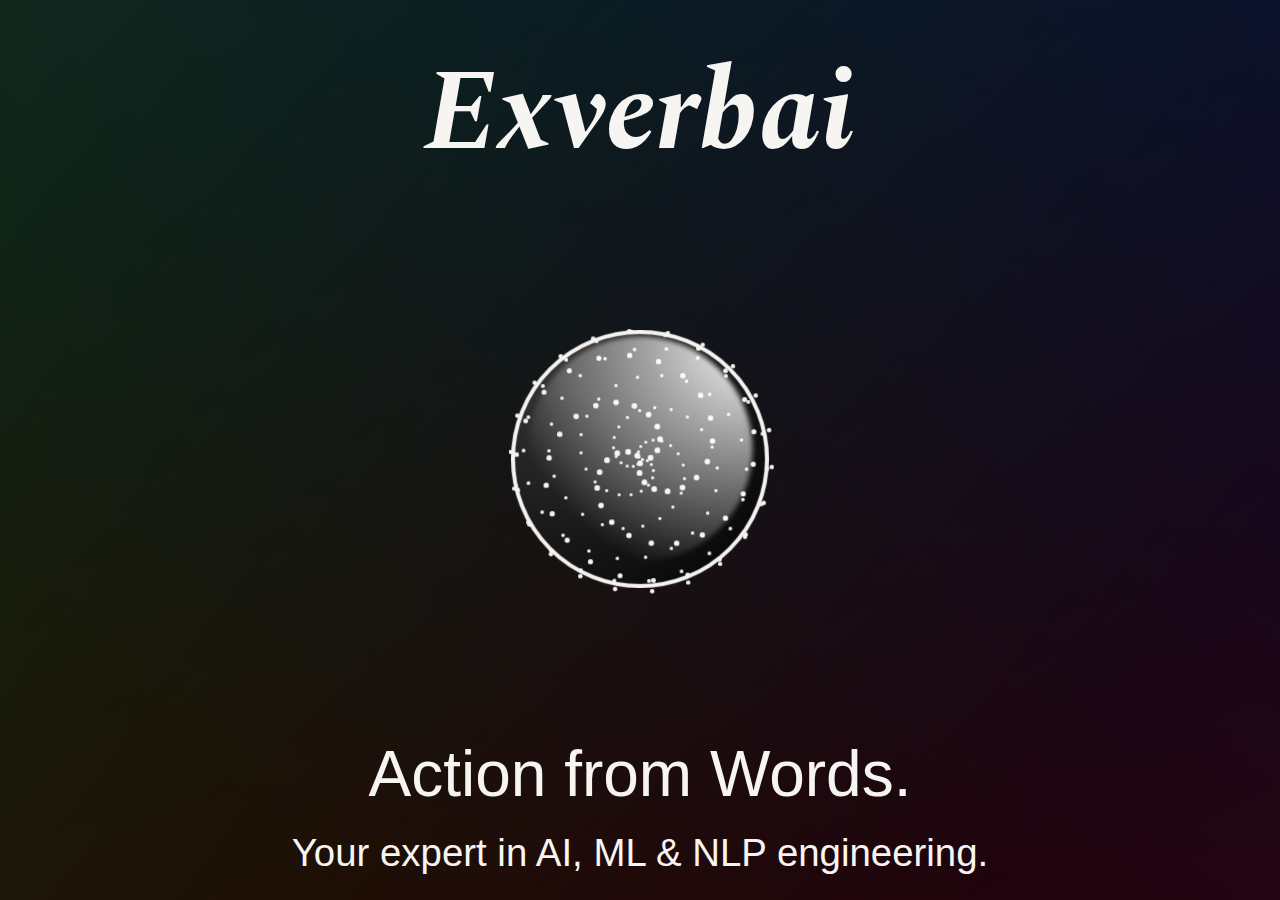
==== index.html @ 731467fd "feat: fix layout, colors" ====
<!doctypehtml><html lang=en><meta charset=UTF-8><meta content="width=device-width,initial-scale=1"name=viewport><meta content="Exverbai is your expert in AI, ML, and NLP engineering."name=description><title>Exverbai</title><link href="https://fonts.googleapis.com/css2?family=Spectral:ital,wght@1,700&display=swap"rel=stylesheet><link href=/favicon.svg rel=icon type=image/svg+xml><link href=/apple-touch-icon.png rel=apple-touch-icon sizes=180x180><link href=/favicon-32x32.png rel=icon sizes=32x32 type=image/png><link href=/favicon-16x16.png rel=icon sizes=16x16 type=image/png><link href=/site.webmanifest rel=manifest><link href=/safari-pinned-tab.svg rel=mask-icon color=#000000><meta content=#ffffff name=msapplication-TileColor><meta content=#ffffff name=theme-color><style>html{-webkit-background-size:cover;-moz-background-size:cover;-o-background-size:cover;background-size:cover;background:linear-gradient(217deg,rgba(0,55,200,.2),rgba(255,50,50,0) 85%),linear-gradient(127deg,rgba(120,255,100,.15),rgba(100,255,100,0) 85%),linear-gradient(336deg,rgba(255,0,0,.15),rgba(100,100,255,0) 85%),#000}body{margin:0;display:flex;height:100vh;width:100vw;overflow:hidden;justify-content:center;align-items:center;flex-direction:column}.logo{color:#f7f5f2;font-family:Spectral,'Iowan Old Style','Palatino Linotype','URW Palladio L',P052,serif;font-style:italic;font-weight:700;font-size:clamp(2vh,9vw,8rem);position:relative}.subtitle{color:#f7f5f2;font-family:-apple-system,BlinkMacSystemFont,"Segoe UI",Roboto,Oxygen-Sans,Ubuntu,Cantarell,"Helvetica Neue",sans-serif;font-size:clamp(1vh,5vw,5rem);margin-top:20px}.aard{width:500px;height:500px;position:relative;perspective:800px;background:radial-gradient(circle at 100px 100px,#363636,#000);border-radius:50%;border:8px solid #f7f5f2;transform:scale(.5,.5)}.aard:before{content:"";position:absolute;top:1%;left:5%;width:90%;height:90%;border-radius:50%;background:radial-gradient(circle at 100% 0,#fff,rgba(255,255,255,0) 80%);filter:blur(5px);z-index:2}.maan{width:500px;height:500px;transform-style:preserve-3d;animation:rotate 25s infinite linear}span{display:inline-block;position:absolute;top:50%;left:50%;perspective:800px;transform-style:preserve-3d;width:0;height:0}span:before{content:"";width:8px;height:8px;display:inline-block;position:absolute;top:calc(50% - 2px);left:calc(50% - 2px);background:currentColor;color:inherit;border-radius:50%;animation:invertRotate 25s infinite linear,scale 2s infinite linear}.aard span:nth-child(1){transform:translate3d(-1.81569px,3.96736px,249.96192px);color:#f7f5f2}.aard span:nth-child(1):before{animation-delay:0s,-8.33ms}.aard span:nth-child(2){transform:translate3d(-5.70296px,-6.60301px,249.84771px);color:#f7f5f2}.aard span:nth-child(2):before{animation-delay:0s,-16.67ms}.aard span:nth-child(3){transform:translate3d(12.56286px,-3.65587px,249.65738px);color:#f7f5f2}.aard span:nth-child(3):before{animation-delay:0s,-25ms}.aard span:nth-child(4){transform:translate3d(-2.53739px,17.25354px,249.39101px);color:#f7f5f2}.aard span:nth-child(4):before{animation-delay:0s,-33.33ms}.aard span:nth-child(5){transform:translate3d(-18.28248px,-11.85364px,249.04867px);color:#f7f5f2}.aard span:nth-child(5):before{animation-delay:0s,-41.67ms}.aard span:nth-child(6){transform:translate3d(22.05169px,-14.02179px,248.63047px);color:#f7f5f2}.aard span:nth-child(6):before{animation-delay:0s,-50ms}.aard span:nth-child(7){transform:translate3d(4.16602px,30.18117px,248.13654px);color:#f7f5f2}.aard span:nth-child(7):before{animation-delay:0s,-58.33ms}.aard span:nth-child(8){transform:translate3d(-33.32011px,-10.0171px,247.56702px);color:#f7f5f2}.aard span:nth-child(8):before{animation-delay:0s,-.06667s}.aard span:nth-child(9){transform:translate3d(25.82407px,-29.37007px,246.92209px);color:#f7f5f2}.aard span:nth-child(9):before{animation-delay:0s,-75ms}.aard span:nth-child(10){transform:translate3d(17.71568px,39.63282px,246.20194px);color:#f7f5f2}.aard span:nth-child(10):before{animation-delay:0s,-83.33ms}.aard span:nth-child(11){transform:translate3d(-47.70038px,-.42223px,245.4068px);color:#f7f5f2}.aard span:nth-child(11):before{animation-delay:0s,-91.67ms}.aard span:nth-child(12){transform:translate3d(22.04794px,-47.07008px,244.5369px);color:#f7f5f2}.aard span:nth-child(12):before{animation-delay:0s,-.1s}.aard span:nth-child(13){transform:translate3d(36.3813px,42.88458px,243.59252px);color:#f7f5f2}.aard span:nth-child(13):before{animation-delay:0s,-.10833s}.aard span:nth-child(14){transform:translate3d(-58.21886px,16.38451px,242.57393px);color:#f7f5f2}.aard span:nth-child(14):before{animation-delay:0s,-.11667s}.aard span:nth-child(15){transform:translate3d(9.9808px,-63.93035px,241.48146px);color:#f7f5f2}.aard span:nth-child(15):before{animation-delay:0s,-125ms}.aard span:nth-child(16){transform:translate3d(57.48578px,37.99845px,240.31542px);color:#f7f5f2}.aard span:nth-child(16):before{animation-delay:0s,-.13333s}.aard span:nth-child(17){transform:translate3d(-62.02448px,38.6722px,239.07619px);color:#f7f5f2}.aard span:nth-child(17):before{animation-delay:0s,-.14167s}.aard span:nth-child(18){transform:translate3d(-9.88574px,-76.61913px,237.76413px);color:#f7f5f2}.aard span:nth-child(18):before{animation-delay:0s,-.15s}.aard span:nth-child(19){transform:translate3d(77.73539px,24.12204px,236.37964px);color:#f7f5f2}.aard span:nth-child(19):before{animation-delay:0s,-.15833s}.aard span:nth-child(20){transform:translate3d(-57.02656px,63.71093px,234.92316px);color:#f7f5f2}.aard span:nth-child(20):before{animation-delay:0s,-.16667s}.aard span:nth-child(21){transform:translate3d(-35.83548px,-82.11299px,233.39511px);color:#f7f5f2}.aard span:nth-child(21):before{animation-delay:0s,-175ms}.aard span:nth-child(22){transform:translate3d(93.63697px,1.65781px,231.79596px);color:#f7f5f2}.aard span:nth-child(22):before{animation-delay:0s,-.18333s}.aard span:nth-child(23){transform:translate3d(-42.21634px,88.08919px,230.12621px);color:#f7f5f2}.aard span:nth-child(23):before{animation-delay:0s,-.19167s}.aard span:nth-child(24){transform:translate3d(-65.09254px,-78.11933px,228.38636px);color:#f7f5f2}.aard span:nth-child(24):before{animation-delay:0s,-.2s}.aard span:nth-child(25){transform:translate3d(101.95307px,-27.7211px,226.57695px);color:#f7f5f2}.aard span:nth-child(25):before{animation-delay:0s,-.20833s}.aard span:nth-child(26){transform:translate3d(-17.86261px,108.12727px,224.69851px);color:#f7f5f2}.aard span:nth-child(26):before{animation-delay:0s,-.21667s}.aard span:nth-child(27){transform:translate3d(-94.1247px,-63.42123px,222.75163px);color:#f7f5f2}.aard span:nth-child(27):before{animation-delay:0s,-225ms}.aard span:nth-child(28){transform:translate3d(100.14064px,-61.21334px,220.7369px);color:#f7f5f2}.aard span:nth-child(28):before{animation-delay:0s,-.23333s}.aard span:nth-child(29){transform:translate3d(14.44492px,120.33855px,218.65493px);color:#f7f5f2}.aard span:nth-child(29):before{animation-delay:0s,-.24167s}.aard span:nth-child(30){transform:translate3d(-119.05162px,-38.10133px,216.50635px);color:#f7f5f2}.aard span:nth-child(30):before{animation-delay:0s,-.25s}.aard span:nth-child(31){transform:translate3d(86.72046px,-95.17655px,214.29183px);color:#f7f5f2}.aard span:nth-child(31):before{animation-delay:0s,-.25833s}.aard span:nth-child(32){transform:translate3d(51.91317px,121.88488px,212.01202px);color:#f7f5f2}.aard span:nth-child(32):before{animation-delay:0s,-.26667s}.aard span:nth-child(33){transform:translate3d(-136.11176px,-3.6152px,209.66764px);color:#f7f5f2}.aard span:nth-child(33):before{animation-delay:0s,-275ms}.aard span:nth-child(34){transform:translate3d(61.53121px,-125.5287px,207.25939px);color:#f7f5f2}.aard span:nth-child(34):before{animation-delay:0s,-.28333s}.aard span:nth-child(35){transform:translate3d(90.81424px,110.97136px,204.78801px);color:#f7f5f2}.aard span:nth-child(35):before{animation-delay:0s,-.29167s}.aard span:nth-child(36){transform:translate3d(-142.13391px,37.29841px,202.25425px);color:#f7f5f2}.aard span:nth-child(36):before{animation-delay:0s,-.3s}.aard span:nth-child(37){transform:translate3d(25.83552px,-148.21895px,199.65888px);color:#f7f5f2}.aard span:nth-child(37):before{animation-delay:0s,-.30833s}.aard span:nth-child(38){transform:translate3d(126.87726px,87.13267px,197.00269px);color:#f7f5f2}.aard span:nth-child(38):before{animation-delay:0s,-.31667s}.aard span:nth-child(39){transform:translate3d(-134.95824px,80.86428px,194.28649px);color:#f7f5f2}.aard span:nth-child(39):before{animation-delay:0s,-325ms}.aard span:nth-child(40){transform:translate3d(-17.73889px,-159.71483px,191.51111px);color:#f7f5f2}.aard span:nth-child(40):before{animation-delay:0s,-.33333s}.aard span:nth-child(41){transform:translate3d(155.76116px,51.37414px,188.6774px);color:#f7f5f2}.aard span:nth-child(41):before{animation-delay:0s,-.34167s}.aard span:nth-child(42){transform:translate3d(-113.75613px,122.65002px,185.78621px);color:#f7f5f2}.aard span:nth-child(42):before{animation-delay:0s,-.35s}.aard span:nth-child(43){transform:translate3d(-65.42043px,-157.44929px,182.83843px);color:#f7f5f2}.aard span:nth-child(43):before{animation-delay:0s,-.35833s}.aard span:nth-child(44){transform:translate3d(173.55575px,6.14743px,179.83495px);color:#f7f5f2}.aard span:nth-child(44):before{animation-delay:0s,-.36667s}.aard span:nth-child(45){transform:translate3d(-79.20897px,158.03778px,176.7767px);color:#f7f5f2}.aard span:nth-child(45):before{animation-delay:0s,-375ms}.aard span:nth-child(46){transform:translate3d(-112.65661px,-140.17524px,173.66459px);color:#f7f5f2}.aard span:nth-child(46):before{animation-delay:0s,-.38333s}.aard span:nth-child(47){transform:translate3d(177.25442px,-44.84149px,170.49959px);color:#f7f5f2}.aard span:nth-child(47):before{animation-delay:0s,-.39167s}.aard span:nth-child(48){transform:translate3d(-33.52149px,182.73704px,167.28265px);color:#f7f5f2}.aard span:nth-child(48):before{animation-delay:0s,-.4s}.aard span:nth-child(49){transform:translate3d(-154.58117px,-108.1842px,164.01476px);color:#f7f5f2}.aard span:nth-child(49):before{animation-delay:0s,-.40833s}.aard span:nth-child(50){transform:translate3d(165.14365px,-96.97465px,160.6969px);color:#f7f5f2}.aard span:nth-child(50):before{animation-delay:0s,-.41667s}.aard span:nth-child(51){transform:translate3d(19.73673px,193.28141px,157.3301px);color:#f7f5f2}.aard span:nth-child(51):before{animation-delay:0s,-425ms}.aard span:nth-child(52){transform:translate3d(-186.53554px,-63.36048px,153.91537px);color:#f7f5f2}.aard span:nth-child(52):before{animation-delay:0s,-.43333s}.aard span:nth-child(53){transform:translate3d(137.06313px,-145.18046px,150.45376px);color:#f7f5f2}.aard span:nth-child(53):before{animation-delay:0s,-.44167s}.aard span:nth-child(54){transform:translate3d(75.94841px,187.45298px,146.94631px);color:#f7f5f2}.aard span:nth-child(54):before{animation-delay:0s,-.45s}.aard span:nth-child(55){transform:translate3d(-204.58749px,-9.06037px,143.39411px);color:#f7f5f2}.aard span:nth-child(55):before{animation-delay:0s,-.45833s}.aard span:nth-child(56){transform:translate3d(94.50388px,-184.45995px,139.79823px);color:#f7f5f2}.aard span:nth-child(56):before{animation-delay:0s,-.46667s}.aard span:nth-child(57){transform:translate3d(129.89343px,164.58499px,136.15976px);color:#f7f5f2}.aard span:nth-child(57):before{animation-delay:0s,-475ms}.aard span:nth-child(58){transform:translate3d(-205.98923px,50.17506px,132.47982px);color:#f7f5f2}.aard span:nth-child(58):before{animation-delay:0s,-.48333s}.aard span:nth-child(59){transform:translate3d(40.52889px,-210.42432px,128.75952px);color:#f7f5f2}.aard span:nth-child(59):before{animation-delay:0s,-.49167s}.aard span:nth-child(60){transform:translate3d(176.27535px,125.70601px,125px);color:#f7f5f2}.aard span:nth-child(60):before{animation-delay:0s,-.5s}.aard span:nth-child(61){transform:translate3d(-189.52289px,109.04609px,121.20241px);color:#f7f5f2}.aard span:nth-child(61):before{animation-delay:0s,-.50833s}.aard span:nth-child(62){transform:translate3d(-20.47913px,-219.78486px,117.36789px);color:#f7f5f2}.aard span:nth-child(62):before{animation-delay:0s,-.51667s}.aard span:nth-child(63){transform:translate3d(210.27401px,73.50599px,113.49762px);color:#f7f5f2}.aard span:nth-child(63):before{animation-delay:0s,-525ms}.aard span:nth-child(64){transform:translate3d(-155.69266px,162.0161px,109.59279px);color:#f7f5f2}.aard span:nth-child(64):before{animation-delay:0s,-.53333s}.aard span:nth-child(65){transform:translate3d(-83.21975px,-210.74057px,105.65457px);color:#f7f5f2}.aard span:nth-child(65):before{animation-delay:0s,-.54167s}.aard span:nth-child(66){transform:translate3d(228.06436px,12.12357px,101.68416px);color:#f7f5f2}.aard span:nth-child(66):before{animation-delay:0s,-.55s}.aard span:nth-child(67){transform:translate3d(-106.73918px,203.87452px,97.68278px);color:#f7f5f2}.aard span:nth-child(67):before{animation-delay:0s,-.55833s}.aard span:nth-child(68){transform:translate3d(-141.98621px,-183.21923px,93.65165px);color:#f7f5f2}.aard span:nth-child(68):before{animation-delay:0s,-.56667s}.aard span:nth-child(69){transform:translate3d(227.24489px,-53.22628px,89.59199px);color:#f7f5f2}.aard span:nth-child(69):before{animation-delay:0s,-575ms}.aard span:nth-child(70){transform:translate3d(-46.47099px,230.28099px,85.50504px);color:#f7f5f2}.aard span:nth-child(70):before{animation-delay:0s,-.58333s}.aard span:nth-child(71){transform:translate3d(-191.23347px,-138.94277px,81.39204px);color:#f7f5f2}.aard span:nth-child(71):before{animation-delay:0s,-.59167s}.aard span:nth-child(72){transform:translate3d(207.1276px,-116.74732px,77.25425px);color:#f7f5f2}.aard span:nth-child(72):before{animation-delay:0s,-.6s}.aard span:nth-child(73){transform:translate3d(20.0727px,238.23205px,73.09293px);color:#f7f5f2}.aard span:nth-child(73):before{animation-delay:0s,-.60833s}.aard span:nth-child(74){transform:translate3d(-226.14314px,-81.30673px,68.90934px);color:#f7f5f2}.aard span:nth-child(74):before{animation-delay:0s,-.61667s}.aard span:nth-child(75){transform:translate3d(168.8561px,-172.6294px,64.70476px);color:#f7f5f2}.aard span:nth-child(75):before{animation-delay:0s,-625ms}.aard span:nth-child(76){transform:translate3d(87.09478px,226.39923px,60.48047px);color:#f7f5f2}.aard span:nth-child(76):before{animation-delay:0s,-.63333s}.aard span:nth-child(77){transform:translate3d(-243.12509px,-15.08333px,56.23776px);color:#f7f5f2}.aard span:nth-child(77):before{animation-delay:0s,-.64167s}.aard span:nth-child(78){transform:translate3d(115.33639px,-215.62888px,51.97792px);color:#f7f5f2}.aard span:nth-child(78):before{animation-delay:0s,-.65s}.aard span:nth-child(79){transform:translate3d(148.60066px,195.30064px,47.70225px);color:#f7f5f2}.aard span:nth-child(79):before{animation-delay:0s,-.65833s}.aard span:nth-child(80){transform:translate3d(-240.20183px,54.02292px,43.41204px);color:#f7f5f2}.aard span:nth-child(80):before{animation-delay:0s,-.66667s}.aard span:nth-child(81){transform:translate3d(50.98502px,-241.601px,39.10862px);color:#f7f5f2}.aard span:nth-child(81):before{animation-delay:0s,-675ms}.aard span:nth-child(82){transform:translate3d(198.98829px,147.28573px,34.79328px);color:#f7f5f2}.aard span:nth-child(82):before{animation-delay:0s,-.68333s}.aard span:nth-child(83){transform:translate3d(-217.23348px,119.9223px,30.46734px);color:#f7f5f2}.aard span:nth-child(83):before{animation-delay:0s,-.69167s}.aard span:nth-child(84){transform:translate3d(-18.68112px,-247.92767px,26.13212px);color:#f7f5f2}.aard span:nth-child(84):before{animation-delay:0s,-.7s}.aard span:nth-child(85){transform:translate3d(233.60635px,86.33259px,21.78894px);color:#f7f5f2}.aard span:nth-child(85):before{animation-delay:0s,-.70833s}.aard span:nth-child(86){transform:translate3d(-175.95808px,176.73322px,17.43912px);color:#f7f5f2}.aard span:nth-child(86):before{animation-delay:0s,-.71667s}.aard span:nth-child(87){transform:translate3d(-87.5721px,-233.79465px,13.08399px);color:#f7f5f2}.aard span:nth-child(87):before{animation-delay:0s,-725ms}.aard span:nth-child(88){transform:translate3d(249.22157px,17.67728px,8.72487px);color:#f7f5f2}.aard span:nth-child(88):before{animation-delay:0s,-.73333s}.aard span:nth-child(89){transform:translate3d(-119.84144px,219.36042px,4.3631px);color:#f7f5f2}.aard span:nth-child(89):before{animation-delay:0s,-.74167s}.aard span:nth-child(90){transform:translate3d(-149.61502px,-200.28816px,0);color:#f7f5f2}.aard span:nth-child(90):before{animation-delay:0s,-.75s}.aard span:nth-child(91){transform:translate3d(244.3461px,-52.68724px,-4.3631px);color:#f7f5f2}.aard span:nth-child(91):before{animation-delay:0s,-.75833s}.aard span:nth-child(92){transform:translate3d(-53.75091px,243.99737px,-8.72487px);color:#f7f5f2}.aard span:nth-child(92):before{animation-delay:0s,-.76667s}.aard span:nth-child(93){transform:translate3d(-199.34594px,-150.29972px,-13.08399px);color:#f7f5f2}.aard span:nth-child(93):before{animation-delay:0s,-775ms}.aard span:nth-child(94){transform:translate3d(219.39px,-118.59133px,-17.43912px);color:#f7f5f2}.aard span:nth-child(94):before{animation-delay:0s,-.78333s}.aard span:nth-child(95){transform:translate3d(16.51364px,248.50059px,-21.78894px);color:#f7f5f2}.aard span:nth-child(95):before{animation-delay:0s,-.79167s}.aard span:nth-child(96){transform:translate3d(-232.44207px,-88.24849px,-26.13212px);color:#f7f5f2}.aard span:nth-child(96):before{animation-delay:0s,-.8s}.aard span:nth-child(97){transform:translate3d(176.62258px,-174.28771px,-30.46734px);color:#f7f5f2}.aard span:nth-child(97):before{animation-delay:0s,-.80833s}.aard span:nth-child(98){transform:translate3d(84.7834px,232.59665px,-34.79328px);color:#f7f5f2}.aard span:nth-child(98):before{animation-delay:0s,-.81667s}.aard span:nth-child(99){transform:translate3d(-246.139px,-19.64971px,-39.10862px);color:#f7f5f2}.aard span:nth-child(99):before{animation-delay:0s,-825ms}.aard span:nth-child(100){transform:translate3d(119.94655px,-215.00749px,-43.41204px);color:#f7f5f2}.aard span:nth-child(100):before{animation-delay:0s,-.83333s}.aard span:nth-child(101){transform:translate3d(145.12017px,197.90056px,-47.70225px);color:#f7f5f2}.aard span:nth-child(101):before{animation-delay:0s,-.84167s}.aard span:nth-child(102){transform:translate3d(-239.48983px,49.42589px,-51.97792px);color:#f7f5f2}.aard span:nth-child(102):before{animation-delay:0s,-.85s}.aard span:nth-child(103){transform:translate3d(54.50878px,-237.41547px,-56.23776px);color:#f7f5f2}.aard span:nth-child(103):before{animation-delay:0s,-.85833s}.aard span:nth-child(104){transform:translate3d(192.38977px,147.744px,-60.48047px);color:#f7f5f2}.aard span:nth-child(104):before{animation-delay:0s,-.86667s}.aard span:nth-child(105){transform:translate3d(-213.44002px,112.94535px,-64.70476px);color:#f7f5f2}.aard span:nth-child(105):before{animation-delay:0s,-875ms}.aard span:nth-child(106){transform:translate3d(-13.81151px,-239.91821px,-68.90934px);color:#f7f5f2}.aard span:nth-child(106):before{animation-delay:0s,-.88333s}.aard span:nth-child(107){transform:translate3d(222.75001px,86.83234px,-73.09293px);color:#f7f5f2}.aard span:nth-child(107):before{animation-delay:0s,-.89167s}.aard span:nth-child(108){transform:translate3d(-170.7111px,165.49774px,-77.25425px);color:#f7f5f2}.aard span:nth-child(108):before{animation-delay:0s,-.9s}.aard span:nth-child(109){transform:translate3d(-78.98318px,-222.79361px,-81.39204px);color:#f7f5f2}.aard span:nth-child(109):before{animation-delay:0s,-.90833s}.aard span:nth-child(110){transform:translate3d(234.00347px,20.7669px,-85.50504px);color:#f7f5f2}.aard span:nth-child(110):before{animation-delay:0s,-.91667s}.aard span:nth-child(111){transform:translate3d(-115.50687px,202.80887px,-89.59199px);color:#f7f5f2}.aard span:nth-child(111):before{animation-delay:0s,-925ms}.aard span:nth-child(112){transform:translate3d(-135.41157px,-188.13047px,-93.65165px);color:#f7f5f2}.aard span:nth-child(112):before{animation-delay:0s,-.93333s}.aard span:nth-child(113){transform:translate3d(225.77944px,-44.51649px,-97.68278px);color:#f7f5f2}.aard span:nth-child(113):before{animation-delay:0s,-.94167s}.aard span:nth-child(114){transform:translate3d(-53.07435px,222.13385px,-101.68416px);color:#f7f5f2}.aard span:nth-child(114):before{animation-delay:0s,-.95s}.aard span:nth-child(115){transform:translate3d(-178.47374px,-139.58595px,-105.65457px);color:#f7f5f2}.aard span:nth-child(115):before{animation-delay:0s,-.95833s}.aard span:nth-child(116){transform:translate3d(199.52841px,-103.33362px,-109.59279px);color:#f7f5f2}.aard span:nth-child(116):before{animation-delay:0s,-.96667s}.aard span:nth-child(117){transform:translate3d(10.83319px,222.48805px,-113.49762px);color:#f7f5f2}.aard span:nth-child(117):before{animation-delay:0s,-975ms}.aard span:nth-child(118){transform:translate3d(-204.94541px,-81.98877px,-117.36789px);color:#f7f5f2}.aard span:nth-child(118):before{animation-delay:0s,-.98333s}.aard span:nth-child(119){transform:translate3d(158.33197px,-150.80108px,-121.20241px);color:#f7f5f2}.aard span:nth-child(119):before{animation-delay:0s,-.99167s}.aard span:nth-child(120){transform:translate3d(70.53372px,204.69488px,-125px);color:#f7f5f2}.aard span:nth-child(120):before{animation-delay:0s,-1s}.aard span:nth-child(121){transform:translate3d(-213.27688px,-20.83172px,-128.75952px);color:#f7f5f2}.aard span:nth-child(121):before{animation-delay:0s,-1.00833s}.aard span:nth-child(122){transform:translate3d(106.55096px,-183.29209px,-132.47982px);color:#f7f5f2}.aard span:nth-child(122):before{animation-delay:0s,-1.01667s}.aard span:nth-child(123){transform:translate3d(120.97352px,171.24814px,-136.15976px);color:#f7f5f2}.aard span:nth-child(123):before{animation-delay:0s,-1.025s}.aard span:nth-child(124){transform:translate3d(-203.69145px,38.29161px,-139.79823px);color:#f7f5f2}.aard span:nth-child(124):before{animation-delay:0s,-1.03333s}.aard span:nth-child(125){transform:translate3d(49.35152px,-198.7525px,-143.39411px);color:#f7f5f2}.aard span:nth-child(125):before{animation-delay:0s,-1.04167s}.aard span:nth-child(126){transform:translate3d(158.20572px,126.00687px,-146.94631px);color:#f7f5f2}.aard span:nth-child(126):before{animation-delay:0s,-1.05s}.aard span:nth-child(127){transform:translate3d(-178.09941px,90.24559px,-150.45376px);color:#f7f5f2}.aard span:nth-child(127):before{animation-delay:0s,-1.05833s}.aard span:nth-child(128){transform:translate3d(-7.83889px,-196.84667px,-153.91537px);color:#f7f5f2}.aard span:nth-child(128):before{animation-delay:0s,-1.06667s}.aard span:nth-child(129){transform:translate3d(179.74144px,73.75807px,-157.3301px);color:#f7f5f2}.aard span:nth-child(129):before{animation-delay:0s,-1.075s}.aard span:nth-child(130){transform:translate3d(-139.84029px,130.84799px,-160.6969px);color:#f7f5f2}.aard span:nth-child(130):before{animation-delay:0s,-1.08333s}.aard span:nth-child(131){transform:translate3d(-59.88623px,-178.92121px,-164.01476px);color:#f7f5f2}.aard span:nth-child(131):before{animation-delay:0s,-1.09167s}.aard span:nth-child(132){transform:translate3d(184.73916px,19.69659px,-167.28265px);color:#f7f5f2}.aard span:nth-child(132):before{animation-delay:0s,-1.1s}.aard span:nth-child(133){transform:translate3d(-93.28471px,157.25092px,-170.49959px);color:#f7f5f2}.aard span:nth-child(133):before{animation-delay:0s,-1.10833s}.aard span:nth-child(134){transform:translate3d(-102.45657px,-147.79466px,-173.66459px);color:#f7f5f2}.aard span:nth-child(134):before{animation-delay:0s,-1.11667s}.aard span:nth-child(135){transform:translate3d(174.01579px,-31.12082px,-176.7767px);color:#f7f5f2}.aard span:nth-child(135):before{animation-delay:0s,-1.125s}.aard span:nth-child(136){transform:translate3d(-43.34135px,168.16931px,-179.83495px);color:#f7f5f2}.aard span:nth-child(136):before{animation-delay:0s,-1.13333s}.aard span:nth-child(137){transform:translate3d(-132.4214px,-107.39964px,-182.83843px);color:#f7f5f2}.aard span:nth-child(137):before{animation-delay:0s,-1.14167s}.aard span:nth-child(138){transform:translate3d(149.88264px,-74.28783px,-185.78621px);color:#f7f5f2}.aard span:nth-child(138):before{animation-delay:0s,-1.15s}.aard span:nth-child(139){transform:translate3d(5.07542px,163.93621px,-188.6774px);color:#f7f5f2}.aard span:nth-child(139):before{animation-delay:0s,-1.15833s}.aard span:nth-child(140){transform:translate3d(-148.1207px,-62.31977px,-191.51111px);color:#f7f5f2}.aard span:nth-child(140):before{animation-delay:0s,-1.16667s}.aard span:nth-child(141){transform:translate3d(115.82848px,-106.47311px,-194.28649px);color:#f7f5f2}.aard span:nth-child(141):before{animation-delay:0s,-1.175s}.aard span:nth-child(142){transform:translate3d(47.55893px,146.38336px,-197.00269px);color:#f7f5f2}.aard span:nth-child(142):before{animation-delay:0s,-1.18333s}.aard span:nth-child(143){transform:translate3d(-149.45879px,-17.27431px,-199.65888px);color:#f7f5f2}.aard span:nth-child(143):before{animation-delay:0s,-1.19167s}.aard span:nth-child(144){transform:translate3d(76.08815px,-125.71321px,-202.25425px);color:#f7f5f2}.aard span:nth-child(144):before{animation-delay:0s,-1.2s}.aard span:nth-child(145){transform:translate3d(80.64899px,118.56479px,-204.78801px);color:#f7f5f2}.aard span:nth-child(145):before{animation-delay:0s,-1.20833s}.aard span:nth-child(146){transform:translate3d(-137.8273px,23.39188px,-207.25939px);color:#f7f5f2}.aard span:nth-child(146):before{animation-delay:0s,-1.21667s}.aard span:nth-child(147){transform:translate3d(35.14702px,-131.5453px,-209.66764px);color:#f7f5f2}.aard span:nth-child(147):before{animation-delay:0s,-1.225s}.aard span:nth-child(148){transform:translate3d(102.15002px,84.35801px,-212.01202px);color:#f7f5f2}.aard span:nth-child(148):before{animation-delay:0s,-1.23333s}.aard span:nth-child(149){transform:translate3d(-115.86811px,56.15687px,-214.29183px);color:#f7f5f2}.aard span:nth-child(149):before{animation-delay:0s,-1.24167s}.aard span:nth-child(150){transform:translate3d(-2.76208px,-124.96948px,-216.50635px);color:#f7f5f2}.aard span:nth-child(150):before{animation-delay:0s,-1.25s}.aard span:nth-child(151){transform:translate3d(111.29664px,47.99044px,-218.65493px);color:#f7f5f2}.aard span:nth-child(151):before{animation-delay:0s,-1.25833s}.aard span:nth-child(152){transform:translate3d(-87.10744px,78.66076px,-220.7369px);color:#f7f5f2}.aard span:nth-child(152):before{animation-delay:0s,-1.26667s}.aard span:nth-child(153){transform:translate3d(-34.11328px,-108.24969px,-222.75163px);color:#f7f5f2}.aard span:nth-child(153):before{animation-delay:0s,-1.275s}.aard span:nth-child(154){transform:translate3d(108.7524px,13.546px,-224.69851px);color:#f7f5f2}.aard span:nth-child(154):before{animation-delay:0s,-1.28333s}.aard span:nth-child(155){transform:translate3d(-55.50538px,89.90017px,-226.57695px);color:#f7f5f2}.aard span:nth-child(155):before{animation-delay:0s,-1.29167s}.aard span:nth-child(156){transform:translate3d(-56.44368px,-84.58002px,-228.38636px);color:#f7f5f2}.aard span:nth-child(156):before{animation-delay:0s,-1.3s}.aard span:nth-child(157){transform:translate3d(96.44651px,-15.4918px,-230.12621px);color:#f7f5f2}.aard span:nth-child(157):before{animation-delay:0s,-1.30833s}.aard span:nth-child(158){transform:translate3d(-24.97427px,90.26027px,-231.79596px);color:#f7f5f2}.aard span:nth-child(158):before{animation-delay:0s,-1.31667s}.aard span:nth-child(159){transform:translate3d(-68.57323px,-57.65793px,-233.39511px);color:#f7f5f2}.aard span:nth-child(159):before{animation-delay:0s,-1.325s}.aard span:nth-child(160){transform:translate3d(77.27134px,-36.60945px,-234.92316px);color:#f7f5f2}.aard span:nth-child(160):before{animation-delay:0s,-1.33333s}.aard span:nth-child(161){transform:translate3d(1.07817px,81.3849px,-236.37964px);color:#f7f5f2}.aard span:nth-child(161):before{animation-delay:0s,-1.34167s}.aard span:nth-child(162){transform:translate3d(-70.66679px,-31.21575px,-237.76413px);color:#f7f5f2}.aard span:nth-child(162):before{animation-delay:0s,-1.35s}.aard span:nth-child(163){transform:translate3d(54.67918px,-48.50529px,-239.07619px);color:#f7f5f2}.aard span:nth-child(163):before{animation-delay:0s,-1.35833s}.aard span:nth-child(164){transform:translate3d(20.12911px,65.90384px,-240.31542px);color:#f7f5f2}.aard span:nth-child(164):before{animation-delay:0s,-1.36667s}.aard span:nth-child(165){transform:translate3d(-64.13528px,-8.56572px,-241.48146px);color:#f7f5f2}.aard span:nth-child(165):before{animation-delay:0s,-1.375s}.aard span:nth-child(166){transform:translate3d(32.22754px,-51.17884px,-242.57393px);color:#f7f5f2}.aard span:nth-child(166):before{animation-delay:0s,-1.38333s}.aard span:nth-child(167){transform:translate3d(30.80165px,47.05257px,-243.59252px);color:#f7f5f2}.aard span:nth-child(167):before{animation-delay:0s,-1.39167s}.aard span:nth-child(168){transform:translate3d(-51.39105px,7.78876px,-244.5369px);color:#f7f5f2}.aard span:nth-child(168):before{animation-delay:0s,-1.4s}.aard span:nth-child(169){transform:translate3d(13.12729px,-45.86043px,-245.4068px);color:#f7f5f2}.aard span:nth-child(169):before{animation-delay:0s,-1.40833s}.aard span:nth-child(170){transform:translate3d(32.97875px,28.23132px,-246.20194px);color:#f7f5f2}.aard span:nth-child(170):before{animation-delay:0s,-1.41667s}.aard span:nth-child(171){transform:translate3d(-35.48948px,16.43108px,-246.92209px);color:#f7f5f2}.aard span:nth-child(171):before{animation-delay:0s,-1.425s}.aard span:nth-child(172){transform:translate3d(-.15294px,-34.79294px,-247.56702px);color:#f7f5f2}.aard span:nth-child(172):before{animation-delay:0s,-1.43333s}.aard span:nth-child(173){transform:translate3d(27.75933px,12.55699px,-248.13654px);color:#f7f5f2}.aard span:nth-child(173):before{animation-delay:0s,-1.44167s}.aard span:nth-child(174){transform:translate3d(-19.70158px,17.16786px,-248.63047px);color:#f7f5f2}.aard span:nth-child(174):before{animation-delay:0s,-1.45s}.aard span:nth-child(175){transform:translate3d(-6.18007px,-20.89413px,-249.04867px);color:#f7f5f2}.aard span:nth-child(175):before{animation-delay:0s,-1.45833s}.aard span:nth-child(176){transform:translate3d(17.26452px,2.46153px,-249.39101px);color:#f7f5f2}.aard span:nth-child(176):before{animation-delay:0s,-1.46667s}.aard span:nth-child(177){transform:translate3d(-7.06964px,11.00958px,-249.65738px);color:#f7f5f2}.aard span:nth-child(177):before{animation-delay:0s,-1.475s}.aard span:nth-child(178){transform:translate3d(-4.71385px,-7.34187px,-249.84771px);color:#f7f5f2}.aard span:nth-child(178):before{animation-delay:0s,-1.48333s}.aard span:nth-child(179){transform:translate3d(4.31946px,-.61559px,-249.96192px);color:#f7f5f2}.aard span:nth-child(179):before{animation-delay:0s,-1.49167s}.aard span:nth-child(180){transform:translate3d(0,0,-250px);color:#f7f5f2}.aard span:nth-child(180):before{animation-delay:0s,-1.5s}@keyframes rotate{to{transform:rotateY(360deg)}}@keyframes invertRotate{to{transform:rotateY(-360deg)}}</style><div class=logo>Exverbai</div><div class=aard><div class=maan><span></span><span></span><span></span><span></span><span></span><span></span><span></span><span></span><span></span><span></span><span></span><span></span><span></span><span></span><span></span><span></span><span></span><span></span><span></span><span></span><span></span><span></span><span></span><span></span><span></span><span></span><span></span><span></span><span></span><span></span><span></span><span></span><span></span><span></span><span></span><span></span><span></span><span></span><span></span><span></span><span></span><span></span><span></span><span></span><span></span><span></span><span></span><span></span><span></span><span></span><span></span><span></span><span></span><span></span><span></span><span></span><span></span><span></span><span></span><span></span><span></span><span></span><span></span><span></span><span></span><span></span><span></span><span></span><span></span><span></span><span></span><span></span><span></span><span></span><span></span><span></span><span></span><span></span><span></span><span></span><span></span><span></span><span></span><span></span><span></span><span></span><span></span><span></span><span></span><span></span><span></span><span></span><span></span><span></span><span></span><span></span><span></span><span></span><span></span><span></span><span></span><span></span><span></span><span></span><span></span><span></span><span></span><span></span><span></span><span></span><span></span><span></span><span></span><span></span><span></span><span></span><span></span><span></span><span></span><span></span><span></span><span></span><span></span><span></span><span></span><span></span><span></span><span></span><span></span><span></span><span></span><span></span><span></span><span></span><span></span><span></span><span></span><span></span><span></span><span></span><span></span><span></span><span></span><span></span><span></span><span></span><span></span><span></span><span></span><span></span><span></span><span></span><span></span><span></span><span></span><span></span><span></span><span></span><span></span><span></span><span></span><span></span><span></span><span></span><span></span><span></span><span></span><span></span><span></span><span></span><span></span><span></span><span></span><span></span><span></span><span></span><span></span><span></span><span></span></div></div><div class=subtitle>Action from Words.</div><div class=subtitle style=font-size:clamp(1vh,3vw,3rem)>Your expert in AI, ML & NLP engineering.</div>
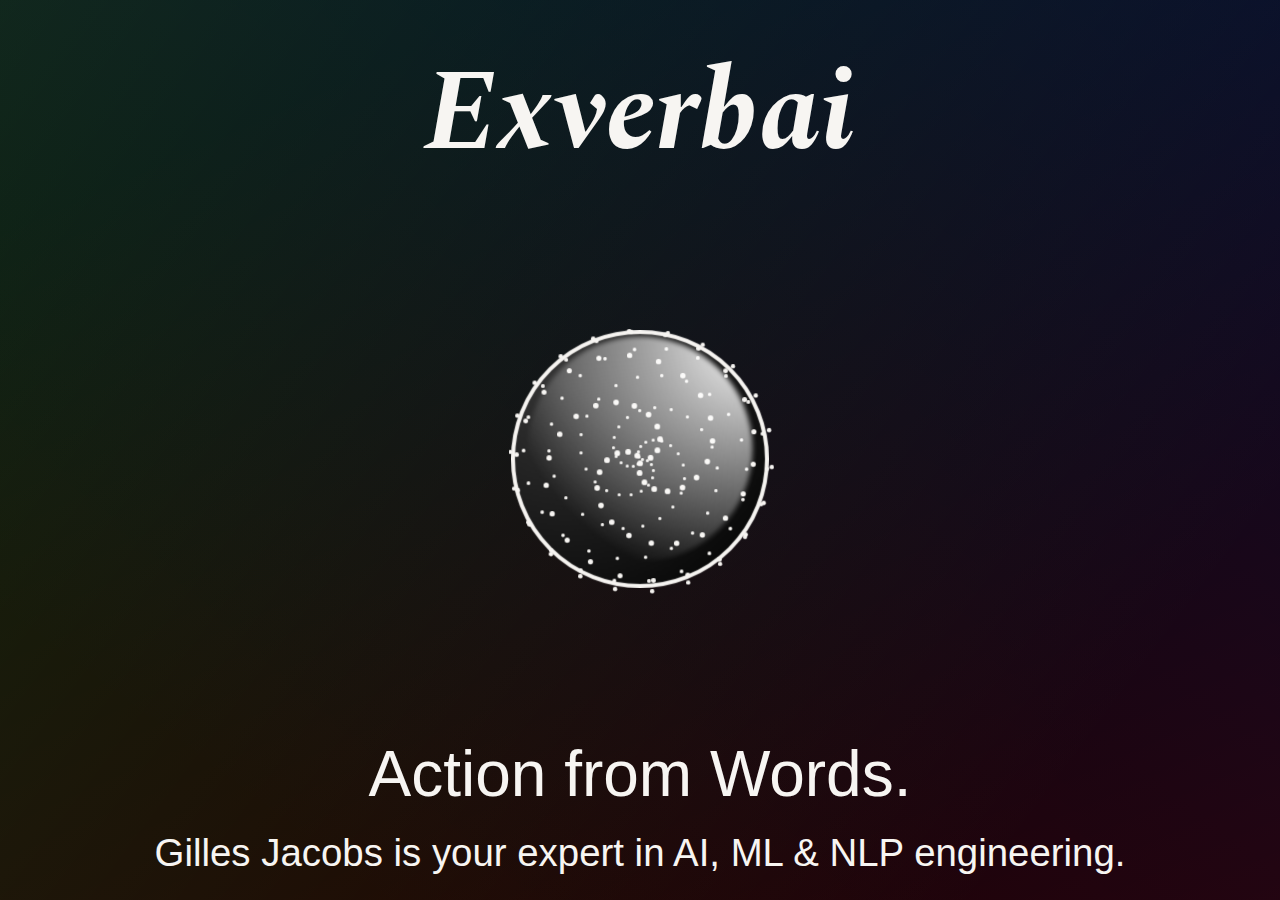
==== commit f9a28ac5: "Update index.html" ====
--- a/index.html
+++ b/index.html
@@ -1 +1 @@
-<!doctypehtml><html lang=en><meta charset=UTF-8><meta content="width=device-width,initial-scale=1"name=viewport><meta content="Exverbai is your expert in AI, ML, and NLP engineering."name=description><title>Exverbai</title><link href="https://fonts.googleapis.com/css2?family=Spectral:ital,wght@1,700&display=swap"rel=stylesheet><link href=/favicon.svg rel=icon type=image/svg+xml><link href=/apple-touch-icon.png rel=apple-touch-icon sizes=180x180><link href=/favicon-32x32.png rel=icon sizes=32x32 type=image/png><link href=/favicon-16x16.png rel=icon sizes=16x16 type=image/png><link href=/site.webmanifest rel=manifest><link href=/safari-pinned-tab.svg rel=mask-icon color=#000000><meta content=#ffffff name=msapplication-TileColor><meta content=#ffffff name=theme-color><style>html{-webkit-background-size:cover;-moz-background-size:cover;-o-background-size:cover;background-size:cover;background:linear-gradient(217deg,rgba(0,55,200,.2),rgba(255,50,50,0) 85%),linear-gradient(127deg,rgba(120,255,100,.15),rgba(100,255,100,0) 85%),linear-gradient(336deg,rgba(255,0,0,.15),rgba(100,100,255,0) 85%),#000}body{margin:0;display:flex;height:100vh;width:100vw;overflow:hidden;justify-content:center;align-items:center;flex-direction:column}.logo{color:#f7f5f2;font-family:Spectral,'Iowan Old Style','Palatino Linotype','URW Palladio L',P052,serif;font-style:italic;font-weight:700;font-size:clamp(2vh,9vw,8rem);position:relative}.subtitle{color:#f7f5f2;font-family:-apple-system,BlinkMacSystemFont,"Segoe UI",Roboto,Oxygen-Sans,Ubuntu,Cantarell,"Helvetica Neue",sans-serif;font-size:clamp(1vh,5vw,5rem);margin-top:20px}.aard{width:500px;height:500px;position:relative;perspective:800px;background:radial-gradient(circle at 100px 100px,#363636,#000);border-radius:50%;border:8px solid #f7f5f2;transform:scale(.5,.5)}.aard:before{content:"";position:absolute;top:1%;left:5%;width:90%;height:90%;border-radius:50%;background:radial-gradient(circle at 100% 0,#fff,rgba(255,255,255,0) 80%);filter:blur(5px);z-index:2}.maan{width:500px;height:500px;transform-style:preserve-3d;animation:rotate 25s infinite linear}span{display:inline-block;position:absolute;top:50%;left:50%;perspective:800px;transform-style:preserve-3d;width:0;height:0}span:before{content:"";width:8px;height:8px;display:inline-block;position:absolute;top:calc(50% - 2px);left:calc(50% - 2px);background:currentColor;color:inherit;border-radius:50%;animation:invertRotate 25s infinite linear,scale 2s infinite linear}.aard span:nth-child(1){transform:translate3d(-1.81569px,3.96736px,249.96192px);color:#f7f5f2}.aard span:nth-child(1):before{animation-delay:0s,-8.33ms}.aard span:nth-child(2){transform:translate3d(-5.70296px,-6.60301px,249.84771px);color:#f7f5f2}.aard span:nth-child(2):before{animation-delay:0s,-16.67ms}.aard span:nth-child(3){transform:translate3d(12.56286px,-3.65587px,249.65738px);color:#f7f5f2}.aard span:nth-child(3):before{animation-delay:0s,-25ms}.aard span:nth-child(4){transform:translate3d(-2.53739px,17.25354px,249.39101px);color:#f7f5f2}.aard span:nth-child(4):before{animation-delay:0s,-33.33ms}.aard span:nth-child(5){transform:translate3d(-18.28248px,-11.85364px,249.04867px);color:#f7f5f2}.aard span:nth-child(5):before{animation-delay:0s,-41.67ms}.aard span:nth-child(6){transform:translate3d(22.05169px,-14.02179px,248.63047px);color:#f7f5f2}.aard span:nth-child(6):before{animation-delay:0s,-50ms}.aard span:nth-child(7){transform:translate3d(4.16602px,30.18117px,248.13654px);color:#f7f5f2}.aard span:nth-child(7):before{animation-delay:0s,-58.33ms}.aard span:nth-child(8){transform:translate3d(-33.32011px,-10.0171px,247.56702px);color:#f7f5f2}.aard span:nth-child(8):before{animation-delay:0s,-.06667s}.aard span:nth-child(9){transform:translate3d(25.82407px,-29.37007px,246.92209px);color:#f7f5f2}.aard span:nth-child(9):before{animation-delay:0s,-75ms}.aard span:nth-child(10){transform:translate3d(17.71568px,39.63282px,246.20194px);color:#f7f5f2}.aard span:nth-child(10):before{animation-delay:0s,-83.33ms}.aard span:nth-child(11){transform:translate3d(-47.70038px,-.42223px,245.4068px);color:#f7f5f2}.aard span:nth-child(11):before{animation-delay:0s,-91.67ms}.aard span:nth-child(12){transform:translate3d(22.04794px,-47.07008px,244.5369px);color:#f7f5f2}.aard span:nth-child(12):before{animation-delay:0s,-.1s}.aard span:nth-child(13){transform:translate3d(36.3813px,42.88458px,243.59252px);color:#f7f5f2}.aard span:nth-child(13):before{animation-delay:0s,-.10833s}.aard span:nth-child(14){transform:translate3d(-58.21886px,16.38451px,242.57393px);color:#f7f5f2}.aard span:nth-child(14):before{animation-delay:0s,-.11667s}.aard span:nth-child(15){transform:translate3d(9.9808px,-63.93035px,241.48146px);color:#f7f5f2}.aard span:nth-child(15):before{animation-delay:0s,-125ms}.aard span:nth-child(16){transform:translate3d(57.48578px,37.99845px,240.31542px);color:#f7f5f2}.aard span:nth-child(16):before{animation-delay:0s,-.13333s}.aard span:nth-child(17){transform:translate3d(-62.02448px,38.6722px,239.07619px);color:#f7f5f2}.aard span:nth-child(17):before{animation-delay:0s,-.14167s}.aard span:nth-child(18){transform:translate3d(-9.88574px,-76.61913px,237.76413px);color:#f7f5f2}.aard span:nth-child(18):before{animation-delay:0s,-.15s}.aard span:nth-child(19){transform:translate3d(77.73539px,24.12204px,236.37964px);color:#f7f5f2}.aard span:nth-child(19):before{animation-delay:0s,-.15833s}.aard span:nth-child(20){transform:translate3d(-57.02656px,63.71093px,234.92316px);color:#f7f5f2}.aard span:nth-child(20):before{animation-delay:0s,-.16667s}.aard span:nth-child(21){transform:translate3d(-35.83548px,-82.11299px,233.39511px);color:#f7f5f2}.aard span:nth-child(21):before{animation-delay:0s,-175ms}.aard span:nth-child(22){transform:translate3d(93.63697px,1.65781px,231.79596px);color:#f7f5f2}.aard span:nth-child(22):before{animation-delay:0s,-.18333s}.aard span:nth-child(23){transform:translate3d(-42.21634px,88.08919px,230.12621px);color:#f7f5f2}.aard span:nth-child(23):before{animation-delay:0s,-.19167s}.aard span:nth-child(24){transform:translate3d(-65.09254px,-78.11933px,228.38636px);color:#f7f5f2}.aard span:nth-child(24):before{animation-delay:0s,-.2s}.aard span:nth-child(25){transform:translate3d(101.95307px,-27.7211px,226.57695px);color:#f7f5f2}.aard span:nth-child(25):before{animation-delay:0s,-.20833s}.aard span:nth-child(26){transform:translate3d(-17.86261px,108.12727px,224.69851px);color:#f7f5f2}.aard span:nth-child(26):before{animation-delay:0s,-.21667s}.aard span:nth-child(27){transform:translate3d(-94.1247px,-63.42123px,222.75163px);color:#f7f5f2}.aard span:nth-child(27):before{animation-delay:0s,-225ms}.aard span:nth-child(28){transform:translate3d(100.14064px,-61.21334px,220.7369px);color:#f7f5f2}.aard span:nth-child(28):before{animation-delay:0s,-.23333s}.aard span:nth-child(29){transform:translate3d(14.44492px,120.33855px,218.65493px);color:#f7f5f2}.aard span:nth-child(29):before{animation-delay:0s,-.24167s}.aard span:nth-child(30){transform:translate3d(-119.05162px,-38.10133px,216.50635px);color:#f7f5f2}.aard span:nth-child(30):before{animation-delay:0s,-.25s}.aard span:nth-child(31){transform:translate3d(86.72046px,-95.17655px,214.29183px);color:#f7f5f2}.aard span:nth-child(31):before{animation-delay:0s,-.25833s}.aard span:nth-child(32){transform:translate3d(51.91317px,121.88488px,212.01202px);color:#f7f5f2}.aard span:nth-child(32):before{animation-delay:0s,-.26667s}.aard span:nth-child(33){transform:translate3d(-136.11176px,-3.6152px,209.66764px);color:#f7f5f2}.aard span:nth-child(33):before{animation-delay:0s,-275ms}.aard span:nth-child(34){transform:translate3d(61.53121px,-125.5287px,207.25939px);color:#f7f5f2}.aard span:nth-child(34):before{animation-delay:0s,-.28333s}.aard span:nth-child(35){transform:translate3d(90.81424px,110.97136px,204.78801px);color:#f7f5f2}.aard span:nth-child(35):before{animation-delay:0s,-.29167s}.aard span:nth-child(36){transform:translate3d(-142.13391px,37.29841px,202.25425px);color:#f7f5f2}.aard span:nth-child(36):before{animation-delay:0s,-.3s}.aard span:nth-child(37){transform:translate3d(25.83552px,-148.21895px,199.65888px);color:#f7f5f2}.aard span:nth-child(37):before{animation-delay:0s,-.30833s}.aard span:nth-child(38){transform:translate3d(126.87726px,87.13267px,197.00269px);color:#f7f5f2}.aard span:nth-child(38):before{animation-delay:0s,-.31667s}.aard span:nth-child(39){transform:translate3d(-134.95824px,80.86428px,194.28649px);color:#f7f5f2}.aard span:nth-child(39):before{animation-delay:0s,-325ms}.aard span:nth-child(40){transform:translate3d(-17.73889px,-159.71483px,191.51111px);color:#f7f5f2}.aard span:nth-child(40):before{animation-delay:0s,-.33333s}.aard span:nth-child(41){transform:translate3d(155.76116px,51.37414px,188.6774px);color:#f7f5f2}.aard span:nth-child(41):before{animation-delay:0s,-.34167s}.aard span:nth-child(42){transform:translate3d(-113.75613px,122.65002px,185.78621px);color:#f7f5f2}.aard span:nth-child(42):before{animation-delay:0s,-.35s}.aard span:nth-child(43){transform:translate3d(-65.42043px,-157.44929px,182.83843px);color:#f7f5f2}.aard span:nth-child(43):before{animation-delay:0s,-.35833s}.aard span:nth-child(44){transform:translate3d(173.55575px,6.14743px,179.83495px);color:#f7f5f2}.aard span:nth-child(44):before{animation-delay:0s,-.36667s}.aard span:nth-child(45){transform:translate3d(-79.20897px,158.03778px,176.7767px);color:#f7f5f2}.aard span:nth-child(45):before{animation-delay:0s,-375ms}.aard span:nth-child(46){transform:translate3d(-112.65661px,-140.17524px,173.66459px);color:#f7f5f2}.aard span:nth-child(46):before{animation-delay:0s,-.38333s}.aard span:nth-child(47){transform:translate3d(177.25442px,-44.84149px,170.49959px);color:#f7f5f2}.aard span:nth-child(47):before{animation-delay:0s,-.39167s}.aard span:nth-child(48){transform:translate3d(-33.52149px,182.73704px,167.28265px);color:#f7f5f2}.aard span:nth-child(48):before{animation-delay:0s,-.4s}.aard span:nth-child(49){transform:translate3d(-154.58117px,-108.1842px,164.01476px);color:#f7f5f2}.aard span:nth-child(49):before{animation-delay:0s,-.40833s}.aard span:nth-child(50){transform:translate3d(165.14365px,-96.97465px,160.6969px);color:#f7f5f2}.aard span:nth-child(50):before{animation-delay:0s,-.41667s}.aard span:nth-child(51){transform:translate3d(19.73673px,193.28141px,157.3301px);color:#f7f5f2}.aard span:nth-child(51):before{animation-delay:0s,-425ms}.aard span:nth-child(52){transform:translate3d(-186.53554px,-63.36048px,153.91537px);color:#f7f5f2}.aard span:nth-child(52):before{animation-delay:0s,-.43333s}.aard span:nth-child(53){transform:translate3d(137.06313px,-145.18046px,150.45376px);color:#f7f5f2}.aard span:nth-child(53):before{animation-delay:0s,-.44167s}.aard span:nth-child(54){transform:translate3d(75.94841px,187.45298px,146.94631px);color:#f7f5f2}.aard span:nth-child(54):before{animation-delay:0s,-.45s}.aard span:nth-child(55){transform:translate3d(-204.58749px,-9.06037px,143.39411px);color:#f7f5f2}.aard span:nth-child(55):before{animation-delay:0s,-.45833s}.aard span:nth-child(56){transform:translate3d(94.50388px,-184.45995px,139.79823px);color:#f7f5f2}.aard span:nth-child(56):before{animation-delay:0s,-.46667s}.aard span:nth-child(57){transform:translate3d(129.89343px,164.58499px,136.15976px);color:#f7f5f2}.aard span:nth-child(57):before{animation-delay:0s,-475ms}.aard span:nth-child(58){transform:translate3d(-205.98923px,50.17506px,132.47982px);color:#f7f5f2}.aard span:nth-child(58):before{animation-delay:0s,-.48333s}.aard span:nth-child(59){transform:translate3d(40.52889px,-210.42432px,128.75952px);color:#f7f5f2}.aard span:nth-child(59):before{animation-delay:0s,-.49167s}.aard span:nth-child(60){transform:translate3d(176.27535px,125.70601px,125px);color:#f7f5f2}.aard span:nth-child(60):before{animation-delay:0s,-.5s}.aard span:nth-child(61){transform:translate3d(-189.52289px,109.04609px,121.20241px);color:#f7f5f2}.aard span:nth-child(61):before{animation-delay:0s,-.50833s}.aard span:nth-child(62){transform:translate3d(-20.47913px,-219.78486px,117.36789px);color:#f7f5f2}.aard span:nth-child(62):before{animation-delay:0s,-.51667s}.aard span:nth-child(63){transform:translate3d(210.27401px,73.50599px,113.49762px);color:#f7f5f2}.aard span:nth-child(63):before{animation-delay:0s,-525ms}.aard span:nth-child(64){transform:translate3d(-155.69266px,162.0161px,109.59279px);color:#f7f5f2}.aard span:nth-child(64):before{animation-delay:0s,-.53333s}.aard span:nth-child(65){transform:translate3d(-83.21975px,-210.74057px,105.65457px);color:#f7f5f2}.aard span:nth-child(65):before{animation-delay:0s,-.54167s}.aard span:nth-child(66){transform:translate3d(228.06436px,12.12357px,101.68416px);color:#f7f5f2}.aard span:nth-child(66):before{animation-delay:0s,-.55s}.aard span:nth-child(67){transform:translate3d(-106.73918px,203.87452px,97.68278px);color:#f7f5f2}.aard span:nth-child(67):before{animation-delay:0s,-.55833s}.aard span:nth-child(68){transform:translate3d(-141.98621px,-183.21923px,93.65165px);color:#f7f5f2}.aard span:nth-child(68):before{animation-delay:0s,-.56667s}.aard span:nth-child(69){transform:translate3d(227.24489px,-53.22628px,89.59199px);color:#f7f5f2}.aard span:nth-child(69):before{animation-delay:0s,-575ms}.aard span:nth-child(70){transform:translate3d(-46.47099px,230.28099px,85.50504px);color:#f7f5f2}.aard span:nth-child(70):before{animation-delay:0s,-.58333s}.aard span:nth-child(71){transform:translate3d(-191.23347px,-138.94277px,81.39204px);color:#f7f5f2}.aard span:nth-child(71):before{animation-delay:0s,-.59167s}.aard span:nth-child(72){transform:translate3d(207.1276px,-116.74732px,77.25425px);color:#f7f5f2}.aard span:nth-child(72):before{animation-delay:0s,-.6s}.aard span:nth-child(73){transform:translate3d(20.0727px,238.23205px,73.09293px);color:#f7f5f2}.aard span:nth-child(73):before{animation-delay:0s,-.60833s}.aard span:nth-child(74){transform:translate3d(-226.14314px,-81.30673px,68.90934px);color:#f7f5f2}.aard span:nth-child(74):before{animation-delay:0s,-.61667s}.aard span:nth-child(75){transform:translate3d(168.8561px,-172.6294px,64.70476px);color:#f7f5f2}.aard span:nth-child(75):before{animation-delay:0s,-625ms}.aard span:nth-child(76){transform:translate3d(87.09478px,226.39923px,60.48047px);color:#f7f5f2}.aard span:nth-child(76):before{animation-delay:0s,-.63333s}.aard span:nth-child(77){transform:translate3d(-243.12509px,-15.08333px,56.23776px);color:#f7f5f2}.aard span:nth-child(77):before{animation-delay:0s,-.64167s}.aard span:nth-child(78){transform:translate3d(115.33639px,-215.62888px,51.97792px);color:#f7f5f2}.aard span:nth-child(78):before{animation-delay:0s,-.65s}.aard span:nth-child(79){transform:translate3d(148.60066px,195.30064px,47.70225px);color:#f7f5f2}.aard span:nth-child(79):before{animation-delay:0s,-.65833s}.aard span:nth-child(80){transform:translate3d(-240.20183px,54.02292px,43.41204px);color:#f7f5f2}.aard span:nth-child(80):before{animation-delay:0s,-.66667s}.aard span:nth-child(81){transform:translate3d(50.98502px,-241.601px,39.10862px);color:#f7f5f2}.aard span:nth-child(81):before{animation-delay:0s,-675ms}.aard span:nth-child(82){transform:translate3d(198.98829px,147.28573px,34.79328px);color:#f7f5f2}.aard span:nth-child(82):before{animation-delay:0s,-.68333s}.aard span:nth-child(83){transform:translate3d(-217.23348px,119.9223px,30.46734px);color:#f7f5f2}.aard span:nth-child(83):before{animation-delay:0s,-.69167s}.aard span:nth-child(84){transform:translate3d(-18.68112px,-247.92767px,26.13212px);color:#f7f5f2}.aard span:nth-child(84):before{animation-delay:0s,-.7s}.aard span:nth-child(85){transform:translate3d(233.60635px,86.33259px,21.78894px);color:#f7f5f2}.aard span:nth-child(85):before{animation-delay:0s,-.70833s}.aard span:nth-child(86){transform:translate3d(-175.95808px,176.73322px,17.43912px);color:#f7f5f2}.aard span:nth-child(86):before{animation-delay:0s,-.71667s}.aard span:nth-child(87){transform:translate3d(-87.5721px,-233.79465px,13.08399px);color:#f7f5f2}.aard span:nth-child(87):before{animation-delay:0s,-725ms}.aard span:nth-child(88){transform:translate3d(249.22157px,17.67728px,8.72487px);color:#f7f5f2}.aard span:nth-child(88):before{animation-delay:0s,-.73333s}.aard span:nth-child(89){transform:translate3d(-119.84144px,219.36042px,4.3631px);color:#f7f5f2}.aard span:nth-child(89):before{animation-delay:0s,-.74167s}.aard span:nth-child(90){transform:translate3d(-149.61502px,-200.28816px,0);color:#f7f5f2}.aard span:nth-child(90):before{animation-delay:0s,-.75s}.aard span:nth-child(91){transform:translate3d(244.3461px,-52.68724px,-4.3631px);color:#f7f5f2}.aard span:nth-child(91):before{animation-delay:0s,-.75833s}.aard span:nth-child(92){transform:translate3d(-53.75091px,243.99737px,-8.72487px);color:#f7f5f2}.aard span:nth-child(92):before{animation-delay:0s,-.76667s}.aard span:nth-child(93){transform:translate3d(-199.34594px,-150.29972px,-13.08399px);color:#f7f5f2}.aard span:nth-child(93):before{animation-delay:0s,-775ms}.aard span:nth-child(94){transform:translate3d(219.39px,-118.59133px,-17.43912px);color:#f7f5f2}.aard span:nth-child(94):before{animation-delay:0s,-.78333s}.aard span:nth-child(95){transform:translate3d(16.51364px,248.50059px,-21.78894px);color:#f7f5f2}.aard span:nth-child(95):before{animation-delay:0s,-.79167s}.aard span:nth-child(96){transform:translate3d(-232.44207px,-88.24849px,-26.13212px);color:#f7f5f2}.aard span:nth-child(96):before{animation-delay:0s,-.8s}.aard span:nth-child(97){transform:translate3d(176.62258px,-174.28771px,-30.46734px);color:#f7f5f2}.aard span:nth-child(97):before{animation-delay:0s,-.80833s}.aard span:nth-child(98){transform:translate3d(84.7834px,232.59665px,-34.79328px);color:#f7f5f2}.aard span:nth-child(98):before{animation-delay:0s,-.81667s}.aard span:nth-child(99){transform:translate3d(-246.139px,-19.64971px,-39.10862px);color:#f7f5f2}.aard span:nth-child(99):before{animation-delay:0s,-825ms}.aard span:nth-child(100){transform:translate3d(119.94655px,-215.00749px,-43.41204px);color:#f7f5f2}.aard span:nth-child(100):before{animation-delay:0s,-.83333s}.aard span:nth-child(101){transform:translate3d(145.12017px,197.90056px,-47.70225px);color:#f7f5f2}.aard span:nth-child(101):before{animation-delay:0s,-.84167s}.aard span:nth-child(102){transform:translate3d(-239.48983px,49.42589px,-51.97792px);color:#f7f5f2}.aard span:nth-child(102):before{animation-delay:0s,-.85s}.aard span:nth-child(103){transform:translate3d(54.50878px,-237.41547px,-56.23776px);color:#f7f5f2}.aard span:nth-child(103):before{animation-delay:0s,-.85833s}.aard span:nth-child(104){transform:translate3d(192.38977px,147.744px,-60.48047px);color:#f7f5f2}.aard span:nth-child(104):before{animation-delay:0s,-.86667s}.aard span:nth-child(105){transform:translate3d(-213.44002px,112.94535px,-64.70476px);color:#f7f5f2}.aard span:nth-child(105):before{animation-delay:0s,-875ms}.aard span:nth-child(106){transform:translate3d(-13.81151px,-239.91821px,-68.90934px);color:#f7f5f2}.aard span:nth-child(106):before{animation-delay:0s,-.88333s}.aard span:nth-child(107){transform:translate3d(222.75001px,86.83234px,-73.09293px);color:#f7f5f2}.aard span:nth-child(107):before{animation-delay:0s,-.89167s}.aard span:nth-child(108){transform:translate3d(-170.7111px,165.49774px,-77.25425px);color:#f7f5f2}.aard span:nth-child(108):before{animation-delay:0s,-.9s}.aard span:nth-child(109){transform:translate3d(-78.98318px,-222.79361px,-81.39204px);color:#f7f5f2}.aard span:nth-child(109):before{animation-delay:0s,-.90833s}.aard span:nth-child(110){transform:translate3d(234.00347px,20.7669px,-85.50504px);color:#f7f5f2}.aard span:nth-child(110):before{animation-delay:0s,-.91667s}.aard span:nth-child(111){transform:translate3d(-115.50687px,202.80887px,-89.59199px);color:#f7f5f2}.aard span:nth-child(111):before{animation-delay:0s,-925ms}.aard span:nth-child(112){transform:translate3d(-135.41157px,-188.13047px,-93.65165px);color:#f7f5f2}.aard span:nth-child(112):before{animation-delay:0s,-.93333s}.aard span:nth-child(113){transform:translate3d(225.77944px,-44.51649px,-97.68278px);color:#f7f5f2}.aard span:nth-child(113):before{animation-delay:0s,-.94167s}.aard span:nth-child(114){transform:translate3d(-53.07435px,222.13385px,-101.68416px);color:#f7f5f2}.aard span:nth-child(114):before{animation-delay:0s,-.95s}.aard span:nth-child(115){transform:translate3d(-178.47374px,-139.58595px,-105.65457px);color:#f7f5f2}.aard span:nth-child(115):before{animation-delay:0s,-.95833s}.aard span:nth-child(116){transform:translate3d(199.52841px,-103.33362px,-109.59279px);color:#f7f5f2}.aard span:nth-child(116):before{animation-delay:0s,-.96667s}.aard span:nth-child(117){transform:translate3d(10.83319px,222.48805px,-113.49762px);color:#f7f5f2}.aard span:nth-child(117):before{animation-delay:0s,-975ms}.aard span:nth-child(118){transform:translate3d(-204.94541px,-81.98877px,-117.36789px);color:#f7f5f2}.aard span:nth-child(118):before{animation-delay:0s,-.98333s}.aard span:nth-child(119){transform:translate3d(158.33197px,-150.80108px,-121.20241px);color:#f7f5f2}.aard span:nth-child(119):before{animation-delay:0s,-.99167s}.aard span:nth-child(120){transform:translate3d(70.53372px,204.69488px,-125px);color:#f7f5f2}.aard span:nth-child(120):before{animation-delay:0s,-1s}.aard span:nth-child(121){transform:translate3d(-213.27688px,-20.83172px,-128.75952px);color:#f7f5f2}.aard span:nth-child(121):before{animation-delay:0s,-1.00833s}.aard span:nth-child(122){transform:translate3d(106.55096px,-183.29209px,-132.47982px);color:#f7f5f2}.aard span:nth-child(122):before{animation-delay:0s,-1.01667s}.aard span:nth-child(123){transform:translate3d(120.97352px,171.24814px,-136.15976px);color:#f7f5f2}.aard span:nth-child(123):before{animation-delay:0s,-1.025s}.aard span:nth-child(124){transform:translate3d(-203.69145px,38.29161px,-139.79823px);color:#f7f5f2}.aard span:nth-child(124):before{animation-delay:0s,-1.03333s}.aard span:nth-child(125){transform:translate3d(49.35152px,-198.7525px,-143.39411px);color:#f7f5f2}.aard span:nth-child(125):before{animation-delay:0s,-1.04167s}.aard span:nth-child(126){transform:translate3d(158.20572px,126.00687px,-146.94631px);color:#f7f5f2}.aard span:nth-child(126):before{animation-delay:0s,-1.05s}.aard span:nth-child(127){transform:translate3d(-178.09941px,90.24559px,-150.45376px);color:#f7f5f2}.aard span:nth-child(127):before{animation-delay:0s,-1.05833s}.aard span:nth-child(128){transform:translate3d(-7.83889px,-196.84667px,-153.91537px);color:#f7f5f2}.aard span:nth-child(128):before{animation-delay:0s,-1.06667s}.aard span:nth-child(129){transform:translate3d(179.74144px,73.75807px,-157.3301px);color:#f7f5f2}.aard span:nth-child(129):before{animation-delay:0s,-1.075s}.aard span:nth-child(130){transform:translate3d(-139.84029px,130.84799px,-160.6969px);color:#f7f5f2}.aard span:nth-child(130):before{animation-delay:0s,-1.08333s}.aard span:nth-child(131){transform:translate3d(-59.88623px,-178.92121px,-164.01476px);color:#f7f5f2}.aard span:nth-child(131):before{animation-delay:0s,-1.09167s}.aard span:nth-child(132){transform:translate3d(184.73916px,19.69659px,-167.28265px);color:#f7f5f2}.aard span:nth-child(132):before{animation-delay:0s,-1.1s}.aard span:nth-child(133){transform:translate3d(-93.28471px,157.25092px,-170.49959px);color:#f7f5f2}.aard span:nth-child(133):before{animation-delay:0s,-1.10833s}.aard span:nth-child(134){transform:translate3d(-102.45657px,-147.79466px,-173.66459px);color:#f7f5f2}.aard span:nth-child(134):before{animation-delay:0s,-1.11667s}.aard span:nth-child(135){transform:translate3d(174.01579px,-31.12082px,-176.7767px);color:#f7f5f2}.aard span:nth-child(135):before{animation-delay:0s,-1.125s}.aard span:nth-child(136){transform:translate3d(-43.34135px,168.16931px,-179.83495px);color:#f7f5f2}.aard span:nth-child(136):before{animation-delay:0s,-1.13333s}.aard span:nth-child(137){transform:translate3d(-132.4214px,-107.39964px,-182.83843px);color:#f7f5f2}.aard span:nth-child(137):before{animation-delay:0s,-1.14167s}.aard span:nth-child(138){transform:translate3d(149.88264px,-74.28783px,-185.78621px);color:#f7f5f2}.aard span:nth-child(138):before{animation-delay:0s,-1.15s}.aard span:nth-child(139){transform:translate3d(5.07542px,163.93621px,-188.6774px);color:#f7f5f2}.aard span:nth-child(139):before{animation-delay:0s,-1.15833s}.aard span:nth-child(140){transform:translate3d(-148.1207px,-62.31977px,-191.51111px);color:#f7f5f2}.aard span:nth-child(140):before{animation-delay:0s,-1.16667s}.aard span:nth-child(141){transform:translate3d(115.82848px,-106.47311px,-194.28649px);color:#f7f5f2}.aard span:nth-child(141):before{animation-delay:0s,-1.175s}.aard span:nth-child(142){transform:translate3d(47.55893px,146.38336px,-197.00269px);color:#f7f5f2}.aard span:nth-child(142):before{animation-delay:0s,-1.18333s}.aard span:nth-child(143){transform:translate3d(-149.45879px,-17.27431px,-199.65888px);color:#f7f5f2}.aard span:nth-child(143):before{animation-delay:0s,-1.19167s}.aard span:nth-child(144){transform:translate3d(76.08815px,-125.71321px,-202.25425px);color:#f7f5f2}.aard span:nth-child(144):before{animation-delay:0s,-1.2s}.aard span:nth-child(145){transform:translate3d(80.64899px,118.56479px,-204.78801px);color:#f7f5f2}.aard span:nth-child(145):before{animation-delay:0s,-1.20833s}.aard span:nth-child(146){transform:translate3d(-137.8273px,23.39188px,-207.25939px);color:#f7f5f2}.aard span:nth-child(146):before{animation-delay:0s,-1.21667s}.aard span:nth-child(147){transform:translate3d(35.14702px,-131.5453px,-209.66764px);color:#f7f5f2}.aard span:nth-child(147):before{animation-delay:0s,-1.225s}.aard span:nth-child(148){transform:translate3d(102.15002px,84.35801px,-212.01202px);color:#f7f5f2}.aard span:nth-child(148):before{animation-delay:0s,-1.23333s}.aard span:nth-child(149){transform:translate3d(-115.86811px,56.15687px,-214.29183px);color:#f7f5f2}.aard span:nth-child(149):before{animation-delay:0s,-1.24167s}.aard span:nth-child(150){transform:translate3d(-2.76208px,-124.96948px,-216.50635px);color:#f7f5f2}.aard span:nth-child(150):before{animation-delay:0s,-1.25s}.aard span:nth-child(151){transform:translate3d(111.29664px,47.99044px,-218.65493px);color:#f7f5f2}.aard span:nth-child(151):before{animation-delay:0s,-1.25833s}.aard span:nth-child(152){transform:translate3d(-87.10744px,78.66076px,-220.7369px);color:#f7f5f2}.aard span:nth-child(152):before{animation-delay:0s,-1.26667s}.aard span:nth-child(153){transform:translate3d(-34.11328px,-108.24969px,-222.75163px);color:#f7f5f2}.aard span:nth-child(153):before{animation-delay:0s,-1.275s}.aard span:nth-child(154){transform:translate3d(108.7524px,13.546px,-224.69851px);color:#f7f5f2}.aard span:nth-child(154):before{animation-delay:0s,-1.28333s}.aard span:nth-child(155){transform:translate3d(-55.50538px,89.90017px,-226.57695px);color:#f7f5f2}.aard span:nth-child(155):before{animation-delay:0s,-1.29167s}.aard span:nth-child(156){transform:translate3d(-56.44368px,-84.58002px,-228.38636px);color:#f7f5f2}.aard span:nth-child(156):before{animation-delay:0s,-1.3s}.aard span:nth-child(157){transform:translate3d(96.44651px,-15.4918px,-230.12621px);color:#f7f5f2}.aard span:nth-child(157):before{animation-delay:0s,-1.30833s}.aard span:nth-child(158){transform:translate3d(-24.97427px,90.26027px,-231.79596px);color:#f7f5f2}.aard span:nth-child(158):before{animation-delay:0s,-1.31667s}.aard span:nth-child(159){transform:translate3d(-68.57323px,-57.65793px,-233.39511px);color:#f7f5f2}.aard span:nth-child(159):before{animation-delay:0s,-1.325s}.aard span:nth-child(160){transform:translate3d(77.27134px,-36.60945px,-234.92316px);color:#f7f5f2}.aard span:nth-child(160):before{animation-delay:0s,-1.33333s}.aard span:nth-child(161){transform:translate3d(1.07817px,81.3849px,-236.37964px);color:#f7f5f2}.aard span:nth-child(161):before{animation-delay:0s,-1.34167s}.aard span:nth-child(162){transform:translate3d(-70.66679px,-31.21575px,-237.76413px);color:#f7f5f2}.aard span:nth-child(162):before{animation-delay:0s,-1.35s}.aard span:nth-child(163){transform:translate3d(54.67918px,-48.50529px,-239.07619px);color:#f7f5f2}.aard span:nth-child(163):before{animation-delay:0s,-1.35833s}.aard span:nth-child(164){transform:translate3d(20.12911px,65.90384px,-240.31542px);color:#f7f5f2}.aard span:nth-child(164):before{animation-delay:0s,-1.36667s}.aard span:nth-child(165){transform:translate3d(-64.13528px,-8.56572px,-241.48146px);color:#f7f5f2}.aard span:nth-child(165):before{animation-delay:0s,-1.375s}.aard span:nth-child(166){transform:translate3d(32.22754px,-51.17884px,-242.57393px);color:#f7f5f2}.aard span:nth-child(166):before{animation-delay:0s,-1.38333s}.aard span:nth-child(167){transform:translate3d(30.80165px,47.05257px,-243.59252px);color:#f7f5f2}.aard span:nth-child(167):before{animation-delay:0s,-1.39167s}.aard span:nth-child(168){transform:translate3d(-51.39105px,7.78876px,-244.5369px);color:#f7f5f2}.aard span:nth-child(168):before{animation-delay:0s,-1.4s}.aard span:nth-child(169){transform:translate3d(13.12729px,-45.86043px,-245.4068px);color:#f7f5f2}.aard span:nth-child(169):before{animation-delay:0s,-1.40833s}.aard span:nth-child(170){transform:translate3d(32.97875px,28.23132px,-246.20194px);color:#f7f5f2}.aard span:nth-child(170):before{animation-delay:0s,-1.41667s}.aard span:nth-child(171){transform:translate3d(-35.48948px,16.43108px,-246.92209px);color:#f7f5f2}.aard span:nth-child(171):before{animation-delay:0s,-1.425s}.aard span:nth-child(172){transform:translate3d(-.15294px,-34.79294px,-247.56702px);color:#f7f5f2}.aard span:nth-child(172):before{animation-delay:0s,-1.43333s}.aard span:nth-child(173){transform:translate3d(27.75933px,12.55699px,-248.13654px);color:#f7f5f2}.aard span:nth-child(173):before{animation-delay:0s,-1.44167s}.aard span:nth-child(174){transform:translate3d(-19.70158px,17.16786px,-248.63047px);color:#f7f5f2}.aard span:nth-child(174):before{animation-delay:0s,-1.45s}.aard span:nth-child(175){transform:translate3d(-6.18007px,-20.89413px,-249.04867px);color:#f7f5f2}.aard span:nth-child(175):before{animation-delay:0s,-1.45833s}.aard span:nth-child(176){transform:translate3d(17.26452px,2.46153px,-249.39101px);color:#f7f5f2}.aard span:nth-child(176):before{animation-delay:0s,-1.46667s}.aard span:nth-child(177){transform:translate3d(-7.06964px,11.00958px,-249.65738px);color:#f7f5f2}.aard span:nth-child(177):before{animation-delay:0s,-1.475s}.aard span:nth-child(178){transform:translate3d(-4.71385px,-7.34187px,-249.84771px);color:#f7f5f2}.aard span:nth-child(178):before{animation-delay:0s,-1.48333s}.aard span:nth-child(179){transform:translate3d(4.31946px,-.61559px,-249.96192px);color:#f7f5f2}.aard span:nth-child(179):before{animation-delay:0s,-1.49167s}.aard span:nth-child(180){transform:translate3d(0,0,-250px);color:#f7f5f2}.aard span:nth-child(180):before{animation-delay:0s,-1.5s}@keyframes rotate{to{transform:rotateY(360deg)}}@keyframes invertRotate{to{transform:rotateY(-360deg)}}</style><div class=logo>Exverbai</div><div class=aard><div class=maan><span></span><span></span><span></span><span></span><span></span><span></span><span></span><span></span><span></span><span></span><span></span><span></span><span></span><span></span><span></span><span></span><span></span><span></span><span></span><span></span><span></span><span></span><span></span><span></span><span></span><span></span><span></span><span></span><span></span><span></span><span></span><span></span><span></span><span></span><span></span><span></span><span></span><span></span><span></span><span></span><span></span><span></span><span></span><span></span><span></span><span></span><span></span><span></span><span></span><span></span><span></span><span></span><span></span><span></span><span></span><span></span><span></span><span></span><span></span><span></span><span></span><span></span><span></span><span></span><span></span><span></span><span></span><span></span><span></span><span></span><span></span><span></span><span></span><span></span><span></span><span></span><span></span><span></span><span></span><span></span><span></span><span></span><span></span><span></span><span></span><span></span><span></span><span></span><span></span><span></span><span></span><span></span><span></span><span></span><span></span><span></span><span></span><span></span><span></span><span></span><span></span><span></span><span></span><span></span><span></span><span></span><span></span><span></span><span></span><span></span><span></span><span></span><span></span><span></span><span></span><span></span><span></span><span></span><span></span><span></span><span></span><span></span><span></span><span></span><span></span><span></span><span></span><span></span><span></span><span></span><span></span><span></span><span></span><span></span><span></span><span></span><span></span><span></span><span></span><span></span><span></span><span></span><span></span><span></span><span></span><span></span><span></span><span></span><span></span><span></span><span></span><span></span><span></span><span></span><span></span><span></span><span></span><span></span><span></span><span></span><span></span><span></span><span></span><span></span><span></span><span></span><span></span><span></span><span></span><span></span><span></span><span></span><span></span><span></span><span></span><span></span><span></span><span></span><span></span></div></div><div class=subtitle>Action from Words.</div><div class=subtitle style=font-size:clamp(1vh,3vw,3rem)>Your expert in AI, ML & NLP engineering.</div>+<!doctypehtml><html lang=en><meta charset=UTF-8><meta content="width=device-width,initial-scale=1"name=viewport><meta content="Exverbai is your expert in AI, ML, and NLP engineering."name=description><title>Exverbai</title><link href="https://fonts.googleapis.com/css2?family=Spectral:ital,wght@1,700&display=swap"rel=stylesheet><link href=/favicon.svg rel=icon type=image/svg+xml><link href=/apple-touch-icon.png rel=apple-touch-icon sizes=180x180><link href=/favicon-32x32.png rel=icon sizes=32x32 type=image/png><link href=/favicon-16x16.png rel=icon sizes=16x16 type=image/png><link href=/site.webmanifest rel=manifest><link href=/safari-pinned-tab.svg rel=mask-icon color=#000000><meta content=#ffffff name=msapplication-TileColor><meta content=#ffffff name=theme-color><style>html{-webkit-background-size:cover;-moz-background-size:cover;-o-background-size:cover;background-size:cover;background:linear-gradient(217deg,rgba(0,55,200,.2),rgba(255,50,50,0) 85%),linear-gradient(127deg,rgba(120,255,100,.15),rgba(100,255,100,0) 85%),linear-gradient(336deg,rgba(255,0,0,.15),rgba(100,100,255,0) 85%),#000}body{margin:0;display:flex;height:100vh;width:100vw;overflow:hidden;justify-content:center;align-items:center;flex-direction:column}.logo{color:#f7f5f2;font-family:Spectral,'Iowan Old Style','Palatino Linotype','URW Palladio L',P052,serif;font-style:italic;font-weight:700;font-size:clamp(2vh,9vw,8rem);position:relative}.subtitle{color:#f7f5f2;font-family:-apple-system,BlinkMacSystemFont,"Segoe UI",Roboto,Oxygen-Sans,Ubuntu,Cantarell,"Helvetica Neue",sans-serif;font-size:clamp(1vh,5vw,5rem);margin-top:20px}.aard{width:500px;height:500px;position:relative;perspective:800px;background:radial-gradient(circle at 100px 100px,#363636,#000);border-radius:50%;border:8px solid #f7f5f2;transform:scale(.5,.5)}.aard:before{content:"";position:absolute;top:1%;left:5%;width:90%;height:90%;border-radius:50%;background:radial-gradient(circle at 100% 0,#fff,rgba(255,255,255,0) 80%);filter:blur(5px);z-index:2}.maan{width:500px;height:500px;transform-style:preserve-3d;animation:rotate 25s infinite linear}span{display:inline-block;position:absolute;top:50%;left:50%;perspective:800px;transform-style:preserve-3d;width:0;height:0}span:before{content:"";width:8px;height:8px;display:inline-block;position:absolute;top:calc(50% - 2px);left:calc(50% - 2px);background:currentColor;color:inherit;border-radius:50%;animation:invertRotate 25s infinite linear,scale 2s infinite linear}.aard span:nth-child(1){transform:translate3d(-1.81569px,3.96736px,249.96192px);color:#f7f5f2}.aard span:nth-child(1):before{animation-delay:0s,-8.33ms}.aard span:nth-child(2){transform:translate3d(-5.70296px,-6.60301px,249.84771px);color:#f7f5f2}.aard span:nth-child(2):before{animation-delay:0s,-16.67ms}.aard span:nth-child(3){transform:translate3d(12.56286px,-3.65587px,249.65738px);color:#f7f5f2}.aard span:nth-child(3):before{animation-delay:0s,-25ms}.aard span:nth-child(4){transform:translate3d(-2.53739px,17.25354px,249.39101px);color:#f7f5f2}.aard span:nth-child(4):before{animation-delay:0s,-33.33ms}.aard span:nth-child(5){transform:translate3d(-18.28248px,-11.85364px,249.04867px);color:#f7f5f2}.aard span:nth-child(5):before{animation-delay:0s,-41.67ms}.aard span:nth-child(6){transform:translate3d(22.05169px,-14.02179px,248.63047px);color:#f7f5f2}.aard span:nth-child(6):before{animation-delay:0s,-50ms}.aard span:nth-child(7){transform:translate3d(4.16602px,30.18117px,248.13654px);color:#f7f5f2}.aard span:nth-child(7):before{animation-delay:0s,-58.33ms}.aard span:nth-child(8){transform:translate3d(-33.32011px,-10.0171px,247.56702px);color:#f7f5f2}.aard span:nth-child(8):before{animation-delay:0s,-.06667s}.aard span:nth-child(9){transform:translate3d(25.82407px,-29.37007px,246.92209px);color:#f7f5f2}.aard span:nth-child(9):before{animation-delay:0s,-75ms}.aard span:nth-child(10){transform:translate3d(17.71568px,39.63282px,246.20194px);color:#f7f5f2}.aard span:nth-child(10):before{animation-delay:0s,-83.33ms}.aard span:nth-child(11){transform:translate3d(-47.70038px,-.42223px,245.4068px);color:#f7f5f2}.aard span:nth-child(11):before{animation-delay:0s,-91.67ms}.aard span:nth-child(12){transform:translate3d(22.04794px,-47.07008px,244.5369px);color:#f7f5f2}.aard span:nth-child(12):before{animation-delay:0s,-.1s}.aard span:nth-child(13){transform:translate3d(36.3813px,42.88458px,243.59252px);color:#f7f5f2}.aard span:nth-child(13):before{animation-delay:0s,-.10833s}.aard span:nth-child(14){transform:translate3d(-58.21886px,16.38451px,242.57393px);color:#f7f5f2}.aard span:nth-child(14):before{animation-delay:0s,-.11667s}.aard span:nth-child(15){transform:translate3d(9.9808px,-63.93035px,241.48146px);color:#f7f5f2}.aard span:nth-child(15):before{animation-delay:0s,-125ms}.aard span:nth-child(16){transform:translate3d(57.48578px,37.99845px,240.31542px);color:#f7f5f2}.aard span:nth-child(16):before{animation-delay:0s,-.13333s}.aard span:nth-child(17){transform:translate3d(-62.02448px,38.6722px,239.07619px);color:#f7f5f2}.aard span:nth-child(17):before{animation-delay:0s,-.14167s}.aard span:nth-child(18){transform:translate3d(-9.88574px,-76.61913px,237.76413px);color:#f7f5f2}.aard span:nth-child(18):before{animation-delay:0s,-.15s}.aard span:nth-child(19){transform:translate3d(77.73539px,24.12204px,236.37964px);color:#f7f5f2}.aard span:nth-child(19):before{animation-delay:0s,-.15833s}.aard span:nth-child(20){transform:translate3d(-57.02656px,63.71093px,234.92316px);color:#f7f5f2}.aard span:nth-child(20):before{animation-delay:0s,-.16667s}.aard span:nth-child(21){transform:translate3d(-35.83548px,-82.11299px,233.39511px);color:#f7f5f2}.aard span:nth-child(21):before{animation-delay:0s,-175ms}.aard span:nth-child(22){transform:translate3d(93.63697px,1.65781px,231.79596px);color:#f7f5f2}.aard span:nth-child(22):before{animation-delay:0s,-.18333s}.aard span:nth-child(23){transform:translate3d(-42.21634px,88.08919px,230.12621px);color:#f7f5f2}.aard span:nth-child(23):before{animation-delay:0s,-.19167s}.aard span:nth-child(24){transform:translate3d(-65.09254px,-78.11933px,228.38636px);color:#f7f5f2}.aard span:nth-child(24):before{animation-delay:0s,-.2s}.aard span:nth-child(25){transform:translate3d(101.95307px,-27.7211px,226.57695px);color:#f7f5f2}.aard span:nth-child(25):before{animation-delay:0s,-.20833s}.aard span:nth-child(26){transform:translate3d(-17.86261px,108.12727px,224.69851px);color:#f7f5f2}.aard span:nth-child(26):before{animation-delay:0s,-.21667s}.aard span:nth-child(27){transform:translate3d(-94.1247px,-63.42123px,222.75163px);color:#f7f5f2}.aard span:nth-child(27):before{animation-delay:0s,-225ms}.aard span:nth-child(28){transform:translate3d(100.14064px,-61.21334px,220.7369px);color:#f7f5f2}.aard span:nth-child(28):before{animation-delay:0s,-.23333s}.aard span:nth-child(29){transform:translate3d(14.44492px,120.33855px,218.65493px);color:#f7f5f2}.aard span:nth-child(29):before{animation-delay:0s,-.24167s}.aard span:nth-child(30){transform:translate3d(-119.05162px,-38.10133px,216.50635px);color:#f7f5f2}.aard span:nth-child(30):before{animation-delay:0s,-.25s}.aard span:nth-child(31){transform:translate3d(86.72046px,-95.17655px,214.29183px);color:#f7f5f2}.aard span:nth-child(31):before{animation-delay:0s,-.25833s}.aard span:nth-child(32){transform:translate3d(51.91317px,121.88488px,212.01202px);color:#f7f5f2}.aard span:nth-child(32):before{animation-delay:0s,-.26667s}.aard span:nth-child(33){transform:translate3d(-136.11176px,-3.6152px,209.66764px);color:#f7f5f2}.aard span:nth-child(33):before{animation-delay:0s,-275ms}.aard span:nth-child(34){transform:translate3d(61.53121px,-125.5287px,207.25939px);color:#f7f5f2}.aard span:nth-child(34):before{animation-delay:0s,-.28333s}.aard span:nth-child(35){transform:translate3d(90.81424px,110.97136px,204.78801px);color:#f7f5f2}.aard span:nth-child(35):before{animation-delay:0s,-.29167s}.aard span:nth-child(36){transform:translate3d(-142.13391px,37.29841px,202.25425px);color:#f7f5f2}.aard span:nth-child(36):before{animation-delay:0s,-.3s}.aard span:nth-child(37){transform:translate3d(25.83552px,-148.21895px,199.65888px);color:#f7f5f2}.aard span:nth-child(37):before{animation-delay:0s,-.30833s}.aard span:nth-child(38){transform:translate3d(126.87726px,87.13267px,197.00269px);color:#f7f5f2}.aard span:nth-child(38):before{animation-delay:0s,-.31667s}.aard span:nth-child(39){transform:translate3d(-134.95824px,80.86428px,194.28649px);color:#f7f5f2}.aard span:nth-child(39):before{animation-delay:0s,-325ms}.aard span:nth-child(40){transform:translate3d(-17.73889px,-159.71483px,191.51111px);color:#f7f5f2}.aard span:nth-child(40):before{animation-delay:0s,-.33333s}.aard span:nth-child(41){transform:translate3d(155.76116px,51.37414px,188.6774px);color:#f7f5f2}.aard span:nth-child(41):before{animation-delay:0s,-.34167s}.aard span:nth-child(42){transform:translate3d(-113.75613px,122.65002px,185.78621px);color:#f7f5f2}.aard span:nth-child(42):before{animation-delay:0s,-.35s}.aard span:nth-child(43){transform:translate3d(-65.42043px,-157.44929px,182.83843px);color:#f7f5f2}.aard span:nth-child(43):before{animation-delay:0s,-.35833s}.aard span:nth-child(44){transform:translate3d(173.55575px,6.14743px,179.83495px);color:#f7f5f2}.aard span:nth-child(44):before{animation-delay:0s,-.36667s}.aard span:nth-child(45){transform:translate3d(-79.20897px,158.03778px,176.7767px);color:#f7f5f2}.aard span:nth-child(45):before{animation-delay:0s,-375ms}.aard span:nth-child(46){transform:translate3d(-112.65661px,-140.17524px,173.66459px);color:#f7f5f2}.aard span:nth-child(46):before{animation-delay:0s,-.38333s}.aard span:nth-child(47){transform:translate3d(177.25442px,-44.84149px,170.49959px);color:#f7f5f2}.aard span:nth-child(47):before{animation-delay:0s,-.39167s}.aard span:nth-child(48){transform:translate3d(-33.52149px,182.73704px,167.28265px);color:#f7f5f2}.aard span:nth-child(48):before{animation-delay:0s,-.4s}.aard span:nth-child(49){transform:translate3d(-154.58117px,-108.1842px,164.01476px);color:#f7f5f2}.aard span:nth-child(49):before{animation-delay:0s,-.40833s}.aard span:nth-child(50){transform:translate3d(165.14365px,-96.97465px,160.6969px);color:#f7f5f2}.aard span:nth-child(50):before{animation-delay:0s,-.41667s}.aard span:nth-child(51){transform:translate3d(19.73673px,193.28141px,157.3301px);color:#f7f5f2}.aard span:nth-child(51):before{animation-delay:0s,-425ms}.aard span:nth-child(52){transform:translate3d(-186.53554px,-63.36048px,153.91537px);color:#f7f5f2}.aard span:nth-child(52):before{animation-delay:0s,-.43333s}.aard span:nth-child(53){transform:translate3d(137.06313px,-145.18046px,150.45376px);color:#f7f5f2}.aard span:nth-child(53):before{animation-delay:0s,-.44167s}.aard span:nth-child(54){transform:translate3d(75.94841px,187.45298px,146.94631px);color:#f7f5f2}.aard span:nth-child(54):before{animation-delay:0s,-.45s}.aard span:nth-child(55){transform:translate3d(-204.58749px,-9.06037px,143.39411px);color:#f7f5f2}.aard span:nth-child(55):before{animation-delay:0s,-.45833s}.aard span:nth-child(56){transform:translate3d(94.50388px,-184.45995px,139.79823px);color:#f7f5f2}.aard span:nth-child(56):before{animation-delay:0s,-.46667s}.aard span:nth-child(57){transform:translate3d(129.89343px,164.58499px,136.15976px);color:#f7f5f2}.aard span:nth-child(57):before{animation-delay:0s,-475ms}.aard span:nth-child(58){transform:translate3d(-205.98923px,50.17506px,132.47982px);color:#f7f5f2}.aard span:nth-child(58):before{animation-delay:0s,-.48333s}.aard span:nth-child(59){transform:translate3d(40.52889px,-210.42432px,128.75952px);color:#f7f5f2}.aard span:nth-child(59):before{animation-delay:0s,-.49167s}.aard span:nth-child(60){transform:translate3d(176.27535px,125.70601px,125px);color:#f7f5f2}.aard span:nth-child(60):before{animation-delay:0s,-.5s}.aard span:nth-child(61){transform:translate3d(-189.52289px,109.04609px,121.20241px);color:#f7f5f2}.aard span:nth-child(61):before{animation-delay:0s,-.50833s}.aard span:nth-child(62){transform:translate3d(-20.47913px,-219.78486px,117.36789px);color:#f7f5f2}.aard span:nth-child(62):before{animation-delay:0s,-.51667s}.aard span:nth-child(63){transform:translate3d(210.27401px,73.50599px,113.49762px);color:#f7f5f2}.aard span:nth-child(63):before{animation-delay:0s,-525ms}.aard span:nth-child(64){transform:translate3d(-155.69266px,162.0161px,109.59279px);color:#f7f5f2}.aard span:nth-child(64):before{animation-delay:0s,-.53333s}.aard span:nth-child(65){transform:translate3d(-83.21975px,-210.74057px,105.65457px);color:#f7f5f2}.aard span:nth-child(65):before{animation-delay:0s,-.54167s}.aard span:nth-child(66){transform:translate3d(228.06436px,12.12357px,101.68416px);color:#f7f5f2}.aard span:nth-child(66):before{animation-delay:0s,-.55s}.aard span:nth-child(67){transform:translate3d(-106.73918px,203.87452px,97.68278px);color:#f7f5f2}.aard span:nth-child(67):before{animation-delay:0s,-.55833s}.aard span:nth-child(68){transform:translate3d(-141.98621px,-183.21923px,93.65165px);color:#f7f5f2}.aard span:nth-child(68):before{animation-delay:0s,-.56667s}.aard span:nth-child(69){transform:translate3d(227.24489px,-53.22628px,89.59199px);color:#f7f5f2}.aard span:nth-child(69):before{animation-delay:0s,-575ms}.aard span:nth-child(70){transform:translate3d(-46.47099px,230.28099px,85.50504px);color:#f7f5f2}.aard span:nth-child(70):before{animation-delay:0s,-.58333s}.aard span:nth-child(71){transform:translate3d(-191.23347px,-138.94277px,81.39204px);color:#f7f5f2}.aard span:nth-child(71):before{animation-delay:0s,-.59167s}.aard span:nth-child(72){transform:translate3d(207.1276px,-116.74732px,77.25425px);color:#f7f5f2}.aard span:nth-child(72):before{animation-delay:0s,-.6s}.aard span:nth-child(73){transform:translate3d(20.0727px,238.23205px,73.09293px);color:#f7f5f2}.aard span:nth-child(73):before{animation-delay:0s,-.60833s}.aard span:nth-child(74){transform:translate3d(-226.14314px,-81.30673px,68.90934px);color:#f7f5f2}.aard span:nth-child(74):before{animation-delay:0s,-.61667s}.aard span:nth-child(75){transform:translate3d(168.8561px,-172.6294px,64.70476px);color:#f7f5f2}.aard span:nth-child(75):before{animation-delay:0s,-625ms}.aard span:nth-child(76){transform:translate3d(87.09478px,226.39923px,60.48047px);color:#f7f5f2}.aard span:nth-child(76):before{animation-delay:0s,-.63333s}.aard span:nth-child(77){transform:translate3d(-243.12509px,-15.08333px,56.23776px);color:#f7f5f2}.aard span:nth-child(77):before{animation-delay:0s,-.64167s}.aard span:nth-child(78){transform:translate3d(115.33639px,-215.62888px,51.97792px);color:#f7f5f2}.aard span:nth-child(78):before{animation-delay:0s,-.65s}.aard span:nth-child(79){transform:translate3d(148.60066px,195.30064px,47.70225px);color:#f7f5f2}.aard span:nth-child(79):before{animation-delay:0s,-.65833s}.aard span:nth-child(80){transform:translate3d(-240.20183px,54.02292px,43.41204px);color:#f7f5f2}.aard span:nth-child(80):before{animation-delay:0s,-.66667s}.aard span:nth-child(81){transform:translate3d(50.98502px,-241.601px,39.10862px);color:#f7f5f2}.aard span:nth-child(81):before{animation-delay:0s,-675ms}.aard span:nth-child(82){transform:translate3d(198.98829px,147.28573px,34.79328px);color:#f7f5f2}.aard span:nth-child(82):before{animation-delay:0s,-.68333s}.aard span:nth-child(83){transform:translate3d(-217.23348px,119.9223px,30.46734px);color:#f7f5f2}.aard span:nth-child(83):before{animation-delay:0s,-.69167s}.aard span:nth-child(84){transform:translate3d(-18.68112px,-247.92767px,26.13212px);color:#f7f5f2}.aard span:nth-child(84):before{animation-delay:0s,-.7s}.aard span:nth-child(85){transform:translate3d(233.60635px,86.33259px,21.78894px);color:#f7f5f2}.aard span:nth-child(85):before{animation-delay:0s,-.70833s}.aard span:nth-child(86){transform:translate3d(-175.95808px,176.73322px,17.43912px);color:#f7f5f2}.aard span:nth-child(86):before{animation-delay:0s,-.71667s}.aard span:nth-child(87){transform:translate3d(-87.5721px,-233.79465px,13.08399px);color:#f7f5f2}.aard span:nth-child(87):before{animation-delay:0s,-725ms}.aard span:nth-child(88){transform:translate3d(249.22157px,17.67728px,8.72487px);color:#f7f5f2}.aard span:nth-child(88):before{animation-delay:0s,-.73333s}.aard span:nth-child(89){transform:translate3d(-119.84144px,219.36042px,4.3631px);color:#f7f5f2}.aard span:nth-child(89):before{animation-delay:0s,-.74167s}.aard span:nth-child(90){transform:translate3d(-149.61502px,-200.28816px,0);color:#f7f5f2}.aard span:nth-child(90):before{animation-delay:0s,-.75s}.aard span:nth-child(91){transform:translate3d(244.3461px,-52.68724px,-4.3631px);color:#f7f5f2}.aard span:nth-child(91):before{animation-delay:0s,-.75833s}.aard span:nth-child(92){transform:translate3d(-53.75091px,243.99737px,-8.72487px);color:#f7f5f2}.aard span:nth-child(92):before{animation-delay:0s,-.76667s}.aard span:nth-child(93){transform:translate3d(-199.34594px,-150.29972px,-13.08399px);color:#f7f5f2}.aard span:nth-child(93):before{animation-delay:0s,-775ms}.aard span:nth-child(94){transform:translate3d(219.39px,-118.59133px,-17.43912px);color:#f7f5f2}.aard span:nth-child(94):before{animation-delay:0s,-.78333s}.aard span:nth-child(95){transform:translate3d(16.51364px,248.50059px,-21.78894px);color:#f7f5f2}.aard span:nth-child(95):before{animation-delay:0s,-.79167s}.aard span:nth-child(96){transform:translate3d(-232.44207px,-88.24849px,-26.13212px);color:#f7f5f2}.aard span:nth-child(96):before{animation-delay:0s,-.8s}.aard span:nth-child(97){transform:translate3d(176.62258px,-174.28771px,-30.46734px);color:#f7f5f2}.aard span:nth-child(97):before{animation-delay:0s,-.80833s}.aard span:nth-child(98){transform:translate3d(84.7834px,232.59665px,-34.79328px);color:#f7f5f2}.aard span:nth-child(98):before{animation-delay:0s,-.81667s}.aard span:nth-child(99){transform:translate3d(-246.139px,-19.64971px,-39.10862px);color:#f7f5f2}.aard span:nth-child(99):before{animation-delay:0s,-825ms}.aard span:nth-child(100){transform:translate3d(119.94655px,-215.00749px,-43.41204px);color:#f7f5f2}.aard span:nth-child(100):before{animation-delay:0s,-.83333s}.aard span:nth-child(101){transform:translate3d(145.12017px,197.90056px,-47.70225px);color:#f7f5f2}.aard span:nth-child(101):before{animation-delay:0s,-.84167s}.aard span:nth-child(102){transform:translate3d(-239.48983px,49.42589px,-51.97792px);color:#f7f5f2}.aard span:nth-child(102):before{animation-delay:0s,-.85s}.aard span:nth-child(103){transform:translate3d(54.50878px,-237.41547px,-56.23776px);color:#f7f5f2}.aard span:nth-child(103):before{animation-delay:0s,-.85833s}.aard span:nth-child(104){transform:translate3d(192.38977px,147.744px,-60.48047px);color:#f7f5f2}.aard span:nth-child(104):before{animation-delay:0s,-.86667s}.aard span:nth-child(105){transform:translate3d(-213.44002px,112.94535px,-64.70476px);color:#f7f5f2}.aard span:nth-child(105):before{animation-delay:0s,-875ms}.aard span:nth-child(106){transform:translate3d(-13.81151px,-239.91821px,-68.90934px);color:#f7f5f2}.aard span:nth-child(106):before{animation-delay:0s,-.88333s}.aard span:nth-child(107){transform:translate3d(222.75001px,86.83234px,-73.09293px);color:#f7f5f2}.aard span:nth-child(107):before{animation-delay:0s,-.89167s}.aard span:nth-child(108){transform:translate3d(-170.7111px,165.49774px,-77.25425px);color:#f7f5f2}.aard span:nth-child(108):before{animation-delay:0s,-.9s}.aard span:nth-child(109){transform:translate3d(-78.98318px,-222.79361px,-81.39204px);color:#f7f5f2}.aard span:nth-child(109):before{animation-delay:0s,-.90833s}.aard span:nth-child(110){transform:translate3d(234.00347px,20.7669px,-85.50504px);color:#f7f5f2}.aard span:nth-child(110):before{animation-delay:0s,-.91667s}.aard span:nth-child(111){transform:translate3d(-115.50687px,202.80887px,-89.59199px);color:#f7f5f2}.aard span:nth-child(111):before{animation-delay:0s,-925ms}.aard span:nth-child(112){transform:translate3d(-135.41157px,-188.13047px,-93.65165px);color:#f7f5f2}.aard span:nth-child(112):before{animation-delay:0s,-.93333s}.aard span:nth-child(113){transform:translate3d(225.77944px,-44.51649px,-97.68278px);color:#f7f5f2}.aard span:nth-child(113):before{animation-delay:0s,-.94167s}.aard span:nth-child(114){transform:translate3d(-53.07435px,222.13385px,-101.68416px);color:#f7f5f2}.aard span:nth-child(114):before{animation-delay:0s,-.95s}.aard span:nth-child(115){transform:translate3d(-178.47374px,-139.58595px,-105.65457px);color:#f7f5f2}.aard span:nth-child(115):before{animation-delay:0s,-.95833s}.aard span:nth-child(116){transform:translate3d(199.52841px,-103.33362px,-109.59279px);color:#f7f5f2}.aard span:nth-child(116):before{animation-delay:0s,-.96667s}.aard span:nth-child(117){transform:translate3d(10.83319px,222.48805px,-113.49762px);color:#f7f5f2}.aard span:nth-child(117):before{animation-delay:0s,-975ms}.aard span:nth-child(118){transform:translate3d(-204.94541px,-81.98877px,-117.36789px);color:#f7f5f2}.aard span:nth-child(118):before{animation-delay:0s,-.98333s}.aard span:nth-child(119){transform:translate3d(158.33197px,-150.80108px,-121.20241px);color:#f7f5f2}.aard span:nth-child(119):before{animation-delay:0s,-.99167s}.aard span:nth-child(120){transform:translate3d(70.53372px,204.69488px,-125px);color:#f7f5f2}.aard span:nth-child(120):before{animation-delay:0s,-1s}.aard span:nth-child(121){transform:translate3d(-213.27688px,-20.83172px,-128.75952px);color:#f7f5f2}.aard span:nth-child(121):before{animation-delay:0s,-1.00833s}.aard span:nth-child(122){transform:translate3d(106.55096px,-183.29209px,-132.47982px);color:#f7f5f2}.aard span:nth-child(122):before{animation-delay:0s,-1.01667s}.aard span:nth-child(123){transform:translate3d(120.97352px,171.24814px,-136.15976px);color:#f7f5f2}.aard span:nth-child(123):before{animation-delay:0s,-1.025s}.aard span:nth-child(124){transform:translate3d(-203.69145px,38.29161px,-139.79823px);color:#f7f5f2}.aard span:nth-child(124):before{animation-delay:0s,-1.03333s}.aard span:nth-child(125){transform:translate3d(49.35152px,-198.7525px,-143.39411px);color:#f7f5f2}.aard span:nth-child(125):before{animation-delay:0s,-1.04167s}.aard span:nth-child(126){transform:translate3d(158.20572px,126.00687px,-146.94631px);color:#f7f5f2}.aard span:nth-child(126):before{animation-delay:0s,-1.05s}.aard span:nth-child(127){transform:translate3d(-178.09941px,90.24559px,-150.45376px);color:#f7f5f2}.aard span:nth-child(127):before{animation-delay:0s,-1.05833s}.aard span:nth-child(128){transform:translate3d(-7.83889px,-196.84667px,-153.91537px);color:#f7f5f2}.aard span:nth-child(128):before{animation-delay:0s,-1.06667s}.aard span:nth-child(129){transform:translate3d(179.74144px,73.75807px,-157.3301px);color:#f7f5f2}.aard span:nth-child(129):before{animation-delay:0s,-1.075s}.aard span:nth-child(130){transform:translate3d(-139.84029px,130.84799px,-160.6969px);color:#f7f5f2}.aard span:nth-child(130):before{animation-delay:0s,-1.08333s}.aard span:nth-child(131){transform:translate3d(-59.88623px,-178.92121px,-164.01476px);color:#f7f5f2}.aard span:nth-child(131):before{animation-delay:0s,-1.09167s}.aard span:nth-child(132){transform:translate3d(184.73916px,19.69659px,-167.28265px);color:#f7f5f2}.aard span:nth-child(132):before{animation-delay:0s,-1.1s}.aard span:nth-child(133){transform:translate3d(-93.28471px,157.25092px,-170.49959px);color:#f7f5f2}.aard span:nth-child(133):before{animation-delay:0s,-1.10833s}.aard span:nth-child(134){transform:translate3d(-102.45657px,-147.79466px,-173.66459px);color:#f7f5f2}.aard span:nth-child(134):before{animation-delay:0s,-1.11667s}.aard span:nth-child(135){transform:translate3d(174.01579px,-31.12082px,-176.7767px);color:#f7f5f2}.aard span:nth-child(135):before{animation-delay:0s,-1.125s}.aard span:nth-child(136){transform:translate3d(-43.34135px,168.16931px,-179.83495px);color:#f7f5f2}.aard span:nth-child(136):before{animation-delay:0s,-1.13333s}.aard span:nth-child(137){transform:translate3d(-132.4214px,-107.39964px,-182.83843px);color:#f7f5f2}.aard span:nth-child(137):before{animation-delay:0s,-1.14167s}.aard span:nth-child(138){transform:translate3d(149.88264px,-74.28783px,-185.78621px);color:#f7f5f2}.aard span:nth-child(138):before{animation-delay:0s,-1.15s}.aard span:nth-child(139){transform:translate3d(5.07542px,163.93621px,-188.6774px);color:#f7f5f2}.aard span:nth-child(139):before{animation-delay:0s,-1.15833s}.aard span:nth-child(140){transform:translate3d(-148.1207px,-62.31977px,-191.51111px);color:#f7f5f2}.aard span:nth-child(140):before{animation-delay:0s,-1.16667s}.aard span:nth-child(141){transform:translate3d(115.82848px,-106.47311px,-194.28649px);color:#f7f5f2}.aard span:nth-child(141):before{animation-delay:0s,-1.175s}.aard span:nth-child(142){transform:translate3d(47.55893px,146.38336px,-197.00269px);color:#f7f5f2}.aard span:nth-child(142):before{animation-delay:0s,-1.18333s}.aard span:nth-child(143){transform:translate3d(-149.45879px,-17.27431px,-199.65888px);color:#f7f5f2}.aard span:nth-child(143):before{animation-delay:0s,-1.19167s}.aard span:nth-child(144){transform:translate3d(76.08815px,-125.71321px,-202.25425px);color:#f7f5f2}.aard span:nth-child(144):before{animation-delay:0s,-1.2s}.aard span:nth-child(145){transform:translate3d(80.64899px,118.56479px,-204.78801px);color:#f7f5f2}.aard span:nth-child(145):before{animation-delay:0s,-1.20833s}.aard span:nth-child(146){transform:translate3d(-137.8273px,23.39188px,-207.25939px);color:#f7f5f2}.aard span:nth-child(146):before{animation-delay:0s,-1.21667s}.aard span:nth-child(147){transform:translate3d(35.14702px,-131.5453px,-209.66764px);color:#f7f5f2}.aard span:nth-child(147):before{animation-delay:0s,-1.225s}.aard span:nth-child(148){transform:translate3d(102.15002px,84.35801px,-212.01202px);color:#f7f5f2}.aard span:nth-child(148):before{animation-delay:0s,-1.23333s}.aard span:nth-child(149){transform:translate3d(-115.86811px,56.15687px,-214.29183px);color:#f7f5f2}.aard span:nth-child(149):before{animation-delay:0s,-1.24167s}.aard span:nth-child(150){transform:translate3d(-2.76208px,-124.96948px,-216.50635px);color:#f7f5f2}.aard span:nth-child(150):before{animation-delay:0s,-1.25s}.aard span:nth-child(151){transform:translate3d(111.29664px,47.99044px,-218.65493px);color:#f7f5f2}.aard span:nth-child(151):before{animation-delay:0s,-1.25833s}.aard span:nth-child(152){transform:translate3d(-87.10744px,78.66076px,-220.7369px);color:#f7f5f2}.aard span:nth-child(152):before{animation-delay:0s,-1.26667s}.aard span:nth-child(153){transform:translate3d(-34.11328px,-108.24969px,-222.75163px);color:#f7f5f2}.aard span:nth-child(153):before{animation-delay:0s,-1.275s}.aard span:nth-child(154){transform:translate3d(108.7524px,13.546px,-224.69851px);color:#f7f5f2}.aard span:nth-child(154):before{animation-delay:0s,-1.28333s}.aard span:nth-child(155){transform:translate3d(-55.50538px,89.90017px,-226.57695px);color:#f7f5f2}.aard span:nth-child(155):before{animation-delay:0s,-1.29167s}.aard span:nth-child(156){transform:translate3d(-56.44368px,-84.58002px,-228.38636px);color:#f7f5f2}.aard span:nth-child(156):before{animation-delay:0s,-1.3s}.aard span:nth-child(157){transform:translate3d(96.44651px,-15.4918px,-230.12621px);color:#f7f5f2}.aard span:nth-child(157):before{animation-delay:0s,-1.30833s}.aard span:nth-child(158){transform:translate3d(-24.97427px,90.26027px,-231.79596px);color:#f7f5f2}.aard span:nth-child(158):before{animation-delay:0s,-1.31667s}.aard span:nth-child(159){transform:translate3d(-68.57323px,-57.65793px,-233.39511px);color:#f7f5f2}.aard span:nth-child(159):before{animation-delay:0s,-1.325s}.aard span:nth-child(160){transform:translate3d(77.27134px,-36.60945px,-234.92316px);color:#f7f5f2}.aard span:nth-child(160):before{animation-delay:0s,-1.33333s}.aard span:nth-child(161){transform:translate3d(1.07817px,81.3849px,-236.37964px);color:#f7f5f2}.aard span:nth-child(161):before{animation-delay:0s,-1.34167s}.aard span:nth-child(162){transform:translate3d(-70.66679px,-31.21575px,-237.76413px);color:#f7f5f2}.aard span:nth-child(162):before{animation-delay:0s,-1.35s}.aard span:nth-child(163){transform:translate3d(54.67918px,-48.50529px,-239.07619px);color:#f7f5f2}.aard span:nth-child(163):before{animation-delay:0s,-1.35833s}.aard span:nth-child(164){transform:translate3d(20.12911px,65.90384px,-240.31542px);color:#f7f5f2}.aard span:nth-child(164):before{animation-delay:0s,-1.36667s}.aard span:nth-child(165){transform:translate3d(-64.13528px,-8.56572px,-241.48146px);color:#f7f5f2}.aard span:nth-child(165):before{animation-delay:0s,-1.375s}.aard span:nth-child(166){transform:translate3d(32.22754px,-51.17884px,-242.57393px);color:#f7f5f2}.aard span:nth-child(166):before{animation-delay:0s,-1.38333s}.aard span:nth-child(167){transform:translate3d(30.80165px,47.05257px,-243.59252px);color:#f7f5f2}.aard span:nth-child(167):before{animation-delay:0s,-1.39167s}.aard span:nth-child(168){transform:translate3d(-51.39105px,7.78876px,-244.5369px);color:#f7f5f2}.aard span:nth-child(168):before{animation-delay:0s,-1.4s}.aard span:nth-child(169){transform:translate3d(13.12729px,-45.86043px,-245.4068px);color:#f7f5f2}.aard span:nth-child(169):before{animation-delay:0s,-1.40833s}.aard span:nth-child(170){transform:translate3d(32.97875px,28.23132px,-246.20194px);color:#f7f5f2}.aard span:nth-child(170):before{animation-delay:0s,-1.41667s}.aard span:nth-child(171){transform:translate3d(-35.48948px,16.43108px,-246.92209px);color:#f7f5f2}.aard span:nth-child(171):before{animation-delay:0s,-1.425s}.aard span:nth-child(172){transform:translate3d(-.15294px,-34.79294px,-247.56702px);color:#f7f5f2}.aard span:nth-child(172):before{animation-delay:0s,-1.43333s}.aard span:nth-child(173){transform:translate3d(27.75933px,12.55699px,-248.13654px);color:#f7f5f2}.aard span:nth-child(173):before{animation-delay:0s,-1.44167s}.aard span:nth-child(174){transform:translate3d(-19.70158px,17.16786px,-248.63047px);color:#f7f5f2}.aard span:nth-child(174):before{animation-delay:0s,-1.45s}.aard span:nth-child(175){transform:translate3d(-6.18007px,-20.89413px,-249.04867px);color:#f7f5f2}.aard span:nth-child(175):before{animation-delay:0s,-1.45833s}.aard span:nth-child(176){transform:translate3d(17.26452px,2.46153px,-249.39101px);color:#f7f5f2}.aard span:nth-child(176):before{animation-delay:0s,-1.46667s}.aard span:nth-child(177){transform:translate3d(-7.06964px,11.00958px,-249.65738px);color:#f7f5f2}.aard span:nth-child(177):before{animation-delay:0s,-1.475s}.aard span:nth-child(178){transform:translate3d(-4.71385px,-7.34187px,-249.84771px);color:#f7f5f2}.aard span:nth-child(178):before{animation-delay:0s,-1.48333s}.aard span:nth-child(179){transform:translate3d(4.31946px,-.61559px,-249.96192px);color:#f7f5f2}.aard span:nth-child(179):before{animation-delay:0s,-1.49167s}.aard span:nth-child(180){transform:translate3d(0,0,-250px);color:#f7f5f2}.aard span:nth-child(180):before{animation-delay:0s,-1.5s}@keyframes rotate{to{transform:rotateY(360deg)}}@keyframes invertRotate{to{transform:rotateY(-360deg)}}</style><div class=logo>Exverbai</div><div class=aard><div class=maan><span></span><span></span><span></span><span></span><span></span><span></span><span></span><span></span><span></span><span></span><span></span><span></span><span></span><span></span><span></span><span></span><span></span><span></span><span></span><span></span><span></span><span></span><span></span><span></span><span></span><span></span><span></span><span></span><span></span><span></span><span></span><span></span><span></span><span></span><span></span><span></span><span></span><span></span><span></span><span></span><span></span><span></span><span></span><span></span><span></span><span></span><span></span><span></span><span></span><span></span><span></span><span></span><span></span><span></span><span></span><span></span><span></span><span></span><span></span><span></span><span></span><span></span><span></span><span></span><span></span><span></span><span></span><span></span><span></span><span></span><span></span><span></span><span></span><span></span><span></span><span></span><span></span><span></span><span></span><span></span><span></span><span></span><span></span><span></span><span></span><span></span><span></span><span></span><span></span><span></span><span></span><span></span><span></span><span></span><span></span><span></span><span></span><span></span><span></span><span></span><span></span><span></span><span></span><span></span><span></span><span></span><span></span><span></span><span></span><span></span><span></span><span></span><span></span><span></span><span></span><span></span><span></span><span></span><span></span><span></span><span></span><span></span><span></span><span></span><span></span><span></span><span></span><span></span><span></span><span></span><span></span><span></span><span></span><span></span><span></span><span></span><span></span><span></span><span></span><span></span><span></span><span></span><span></span><span></span><span></span><span></span><span></span><span></span><span></span><span></span><span></span><span></span><span></span><span></span><span></span><span></span><span></span><span></span><span></span><span></span><span></span><span></span><span></span><span></span><span></span><span></span><span></span><span></span><span></span><span></span><span></span><span></span><span></span><span></span><span></span><span></span><span></span><span></span><span></span></div></div><div class=subtitle>Action from Words.</div><div class=subtitle style=font-size:clamp(1vh,3vw,3rem)>Gilles Jacobs is your expert in AI, ML & NLP engineering.</div>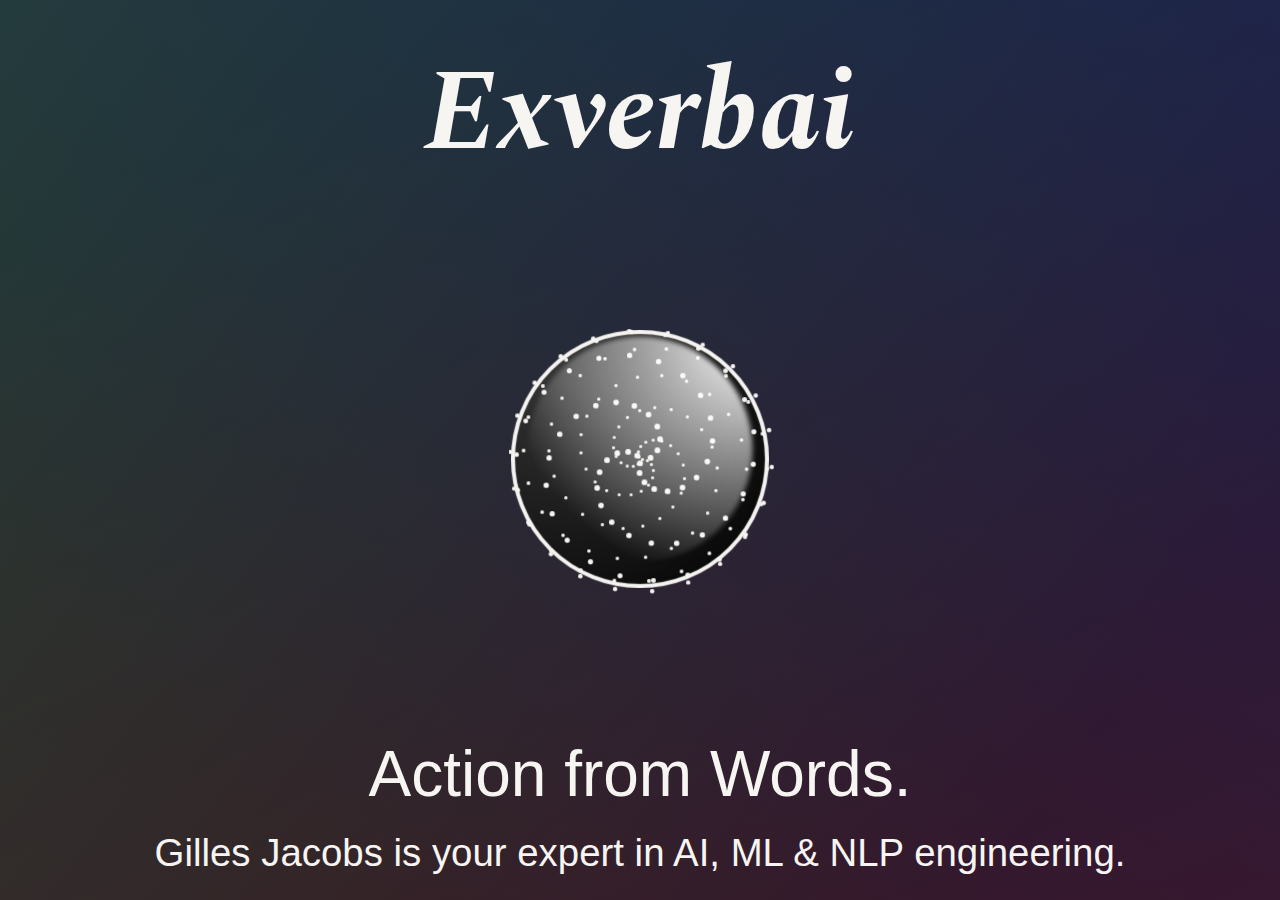
==== commit 912ab7a9: "feat: bg lighter" ====
--- a/index.html
+++ b/index.html
@@ -1 +1 @@
-<!doctypehtml><html lang=en><meta charset=UTF-8><meta content="width=device-width,initial-scale=1"name=viewport><meta content="Exverbai is your expert in AI, ML, and NLP engineering."name=description><title>Exverbai</title><link href="https://fonts.googleapis.com/css2?family=Spectral:ital,wght@1,700&display=swap"rel=stylesheet><link href=/favicon.svg rel=icon type=image/svg+xml><link href=/apple-touch-icon.png rel=apple-touch-icon sizes=180x180><link href=/favicon-32x32.png rel=icon sizes=32x32 type=image/png><link href=/favicon-16x16.png rel=icon sizes=16x16 type=image/png><link href=/site.webmanifest rel=manifest><link href=/safari-pinned-tab.svg rel=mask-icon color=#000000><meta content=#ffffff name=msapplication-TileColor><meta content=#ffffff name=theme-color><style>html{-webkit-background-size:cover;-moz-background-size:cover;-o-background-size:cover;background-size:cover;background:linear-gradient(217deg,rgba(0,55,200,.2),rgba(255,50,50,0) 85%),linear-gradient(127deg,rgba(120,255,100,.15),rgba(100,255,100,0) 85%),linear-gradient(336deg,rgba(255,0,0,.15),rgba(100,100,255,0) 85%),#000}body{margin:0;display:flex;height:100vh;width:100vw;overflow:hidden;justify-content:center;align-items:center;flex-direction:column}.logo{color:#f7f5f2;font-family:Spectral,'Iowan Old Style','Palatino Linotype','URW Palladio L',P052,serif;font-style:italic;font-weight:700;font-size:clamp(2vh,9vw,8rem);position:relative}.subtitle{color:#f7f5f2;font-family:-apple-system,BlinkMacSystemFont,"Segoe UI",Roboto,Oxygen-Sans,Ubuntu,Cantarell,"Helvetica Neue",sans-serif;font-size:clamp(1vh,5vw,5rem);margin-top:20px}.aard{width:500px;height:500px;position:relative;perspective:800px;background:radial-gradient(circle at 100px 100px,#363636,#000);border-radius:50%;border:8px solid #f7f5f2;transform:scale(.5,.5)}.aard:before{content:"";position:absolute;top:1%;left:5%;width:90%;height:90%;border-radius:50%;background:radial-gradient(circle at 100% 0,#fff,rgba(255,255,255,0) 80%);filter:blur(5px);z-index:2}.maan{width:500px;height:500px;transform-style:preserve-3d;animation:rotate 25s infinite linear}span{display:inline-block;position:absolute;top:50%;left:50%;perspective:800px;transform-style:preserve-3d;width:0;height:0}span:before{content:"";width:8px;height:8px;display:inline-block;position:absolute;top:calc(50% - 2px);left:calc(50% - 2px);background:currentColor;color:inherit;border-radius:50%;animation:invertRotate 25s infinite linear,scale 2s infinite linear}.aard span:nth-child(1){transform:translate3d(-1.81569px,3.96736px,249.96192px);color:#f7f5f2}.aard span:nth-child(1):before{animation-delay:0s,-8.33ms}.aard span:nth-child(2){transform:translate3d(-5.70296px,-6.60301px,249.84771px);color:#f7f5f2}.aard span:nth-child(2):before{animation-delay:0s,-16.67ms}.aard span:nth-child(3){transform:translate3d(12.56286px,-3.65587px,249.65738px);color:#f7f5f2}.aard span:nth-child(3):before{animation-delay:0s,-25ms}.aard span:nth-child(4){transform:translate3d(-2.53739px,17.25354px,249.39101px);color:#f7f5f2}.aard span:nth-child(4):before{animation-delay:0s,-33.33ms}.aard span:nth-child(5){transform:translate3d(-18.28248px,-11.85364px,249.04867px);color:#f7f5f2}.aard span:nth-child(5):before{animation-delay:0s,-41.67ms}.aard span:nth-child(6){transform:translate3d(22.05169px,-14.02179px,248.63047px);color:#f7f5f2}.aard span:nth-child(6):before{animation-delay:0s,-50ms}.aard span:nth-child(7){transform:translate3d(4.16602px,30.18117px,248.13654px);color:#f7f5f2}.aard span:nth-child(7):before{animation-delay:0s,-58.33ms}.aard span:nth-child(8){transform:translate3d(-33.32011px,-10.0171px,247.56702px);color:#f7f5f2}.aard span:nth-child(8):before{animation-delay:0s,-.06667s}.aard span:nth-child(9){transform:translate3d(25.82407px,-29.37007px,246.92209px);color:#f7f5f2}.aard span:nth-child(9):before{animation-delay:0s,-75ms}.aard span:nth-child(10){transform:translate3d(17.71568px,39.63282px,246.20194px);color:#f7f5f2}.aard span:nth-child(10):before{animation-delay:0s,-83.33ms}.aard span:nth-child(11){transform:translate3d(-47.70038px,-.42223px,245.4068px);color:#f7f5f2}.aard span:nth-child(11):before{animation-delay:0s,-91.67ms}.aard span:nth-child(12){transform:translate3d(22.04794px,-47.07008px,244.5369px);color:#f7f5f2}.aard span:nth-child(12):before{animation-delay:0s,-.1s}.aard span:nth-child(13){transform:translate3d(36.3813px,42.88458px,243.59252px);color:#f7f5f2}.aard span:nth-child(13):before{animation-delay:0s,-.10833s}.aard span:nth-child(14){transform:translate3d(-58.21886px,16.38451px,242.57393px);color:#f7f5f2}.aard span:nth-child(14):before{animation-delay:0s,-.11667s}.aard span:nth-child(15){transform:translate3d(9.9808px,-63.93035px,241.48146px);color:#f7f5f2}.aard span:nth-child(15):before{animation-delay:0s,-125ms}.aard span:nth-child(16){transform:translate3d(57.48578px,37.99845px,240.31542px);color:#f7f5f2}.aard span:nth-child(16):before{animation-delay:0s,-.13333s}.aard span:nth-child(17){transform:translate3d(-62.02448px,38.6722px,239.07619px);color:#f7f5f2}.aard span:nth-child(17):before{animation-delay:0s,-.14167s}.aard span:nth-child(18){transform:translate3d(-9.88574px,-76.61913px,237.76413px);color:#f7f5f2}.aard span:nth-child(18):before{animation-delay:0s,-.15s}.aard span:nth-child(19){transform:translate3d(77.73539px,24.12204px,236.37964px);color:#f7f5f2}.aard span:nth-child(19):before{animation-delay:0s,-.15833s}.aard span:nth-child(20){transform:translate3d(-57.02656px,63.71093px,234.92316px);color:#f7f5f2}.aard span:nth-child(20):before{animation-delay:0s,-.16667s}.aard span:nth-child(21){transform:translate3d(-35.83548px,-82.11299px,233.39511px);color:#f7f5f2}.aard span:nth-child(21):before{animation-delay:0s,-175ms}.aard span:nth-child(22){transform:translate3d(93.63697px,1.65781px,231.79596px);color:#f7f5f2}.aard span:nth-child(22):before{animation-delay:0s,-.18333s}.aard span:nth-child(23){transform:translate3d(-42.21634px,88.08919px,230.12621px);color:#f7f5f2}.aard span:nth-child(23):before{animation-delay:0s,-.19167s}.aard span:nth-child(24){transform:translate3d(-65.09254px,-78.11933px,228.38636px);color:#f7f5f2}.aard span:nth-child(24):before{animation-delay:0s,-.2s}.aard span:nth-child(25){transform:translate3d(101.95307px,-27.7211px,226.57695px);color:#f7f5f2}.aard span:nth-child(25):before{animation-delay:0s,-.20833s}.aard span:nth-child(26){transform:translate3d(-17.86261px,108.12727px,224.69851px);color:#f7f5f2}.aard span:nth-child(26):before{animation-delay:0s,-.21667s}.aard span:nth-child(27){transform:translate3d(-94.1247px,-63.42123px,222.75163px);color:#f7f5f2}.aard span:nth-child(27):before{animation-delay:0s,-225ms}.aard span:nth-child(28){transform:translate3d(100.14064px,-61.21334px,220.7369px);color:#f7f5f2}.aard span:nth-child(28):before{animation-delay:0s,-.23333s}.aard span:nth-child(29){transform:translate3d(14.44492px,120.33855px,218.65493px);color:#f7f5f2}.aard span:nth-child(29):before{animation-delay:0s,-.24167s}.aard span:nth-child(30){transform:translate3d(-119.05162px,-38.10133px,216.50635px);color:#f7f5f2}.aard span:nth-child(30):before{animation-delay:0s,-.25s}.aard span:nth-child(31){transform:translate3d(86.72046px,-95.17655px,214.29183px);color:#f7f5f2}.aard span:nth-child(31):before{animation-delay:0s,-.25833s}.aard span:nth-child(32){transform:translate3d(51.91317px,121.88488px,212.01202px);color:#f7f5f2}.aard span:nth-child(32):before{animation-delay:0s,-.26667s}.aard span:nth-child(33){transform:translate3d(-136.11176px,-3.6152px,209.66764px);color:#f7f5f2}.aard span:nth-child(33):before{animation-delay:0s,-275ms}.aard span:nth-child(34){transform:translate3d(61.53121px,-125.5287px,207.25939px);color:#f7f5f2}.aard span:nth-child(34):before{animation-delay:0s,-.28333s}.aard span:nth-child(35){transform:translate3d(90.81424px,110.97136px,204.78801px);color:#f7f5f2}.aard span:nth-child(35):before{animation-delay:0s,-.29167s}.aard span:nth-child(36){transform:translate3d(-142.13391px,37.29841px,202.25425px);color:#f7f5f2}.aard span:nth-child(36):before{animation-delay:0s,-.3s}.aard span:nth-child(37){transform:translate3d(25.83552px,-148.21895px,199.65888px);color:#f7f5f2}.aard span:nth-child(37):before{animation-delay:0s,-.30833s}.aard span:nth-child(38){transform:translate3d(126.87726px,87.13267px,197.00269px);color:#f7f5f2}.aard span:nth-child(38):before{animation-delay:0s,-.31667s}.aard span:nth-child(39){transform:translate3d(-134.95824px,80.86428px,194.28649px);color:#f7f5f2}.aard span:nth-child(39):before{animation-delay:0s,-325ms}.aard span:nth-child(40){transform:translate3d(-17.73889px,-159.71483px,191.51111px);color:#f7f5f2}.aard span:nth-child(40):before{animation-delay:0s,-.33333s}.aard span:nth-child(41){transform:translate3d(155.76116px,51.37414px,188.6774px);color:#f7f5f2}.aard span:nth-child(41):before{animation-delay:0s,-.34167s}.aard span:nth-child(42){transform:translate3d(-113.75613px,122.65002px,185.78621px);color:#f7f5f2}.aard span:nth-child(42):before{animation-delay:0s,-.35s}.aard span:nth-child(43){transform:translate3d(-65.42043px,-157.44929px,182.83843px);color:#f7f5f2}.aard span:nth-child(43):before{animation-delay:0s,-.35833s}.aard span:nth-child(44){transform:translate3d(173.55575px,6.14743px,179.83495px);color:#f7f5f2}.aard span:nth-child(44):before{animation-delay:0s,-.36667s}.aard span:nth-child(45){transform:translate3d(-79.20897px,158.03778px,176.7767px);color:#f7f5f2}.aard span:nth-child(45):before{animation-delay:0s,-375ms}.aard span:nth-child(46){transform:translate3d(-112.65661px,-140.17524px,173.66459px);color:#f7f5f2}.aard span:nth-child(46):before{animation-delay:0s,-.38333s}.aard span:nth-child(47){transform:translate3d(177.25442px,-44.84149px,170.49959px);color:#f7f5f2}.aard span:nth-child(47):before{animation-delay:0s,-.39167s}.aard span:nth-child(48){transform:translate3d(-33.52149px,182.73704px,167.28265px);color:#f7f5f2}.aard span:nth-child(48):before{animation-delay:0s,-.4s}.aard span:nth-child(49){transform:translate3d(-154.58117px,-108.1842px,164.01476px);color:#f7f5f2}.aard span:nth-child(49):before{animation-delay:0s,-.40833s}.aard span:nth-child(50){transform:translate3d(165.14365px,-96.97465px,160.6969px);color:#f7f5f2}.aard span:nth-child(50):before{animation-delay:0s,-.41667s}.aard span:nth-child(51){transform:translate3d(19.73673px,193.28141px,157.3301px);color:#f7f5f2}.aard span:nth-child(51):before{animation-delay:0s,-425ms}.aard span:nth-child(52){transform:translate3d(-186.53554px,-63.36048px,153.91537px);color:#f7f5f2}.aard span:nth-child(52):before{animation-delay:0s,-.43333s}.aard span:nth-child(53){transform:translate3d(137.06313px,-145.18046px,150.45376px);color:#f7f5f2}.aard span:nth-child(53):before{animation-delay:0s,-.44167s}.aard span:nth-child(54){transform:translate3d(75.94841px,187.45298px,146.94631px);color:#f7f5f2}.aard span:nth-child(54):before{animation-delay:0s,-.45s}.aard span:nth-child(55){transform:translate3d(-204.58749px,-9.06037px,143.39411px);color:#f7f5f2}.aard span:nth-child(55):before{animation-delay:0s,-.45833s}.aard span:nth-child(56){transform:translate3d(94.50388px,-184.45995px,139.79823px);color:#f7f5f2}.aard span:nth-child(56):before{animation-delay:0s,-.46667s}.aard span:nth-child(57){transform:translate3d(129.89343px,164.58499px,136.15976px);color:#f7f5f2}.aard span:nth-child(57):before{animation-delay:0s,-475ms}.aard span:nth-child(58){transform:translate3d(-205.98923px,50.17506px,132.47982px);color:#f7f5f2}.aard span:nth-child(58):before{animation-delay:0s,-.48333s}.aard span:nth-child(59){transform:translate3d(40.52889px,-210.42432px,128.75952px);color:#f7f5f2}.aard span:nth-child(59):before{animation-delay:0s,-.49167s}.aard span:nth-child(60){transform:translate3d(176.27535px,125.70601px,125px);color:#f7f5f2}.aard span:nth-child(60):before{animation-delay:0s,-.5s}.aard span:nth-child(61){transform:translate3d(-189.52289px,109.04609px,121.20241px);color:#f7f5f2}.aard span:nth-child(61):before{animation-delay:0s,-.50833s}.aard span:nth-child(62){transform:translate3d(-20.47913px,-219.78486px,117.36789px);color:#f7f5f2}.aard span:nth-child(62):before{animation-delay:0s,-.51667s}.aard span:nth-child(63){transform:translate3d(210.27401px,73.50599px,113.49762px);color:#f7f5f2}.aard span:nth-child(63):before{animation-delay:0s,-525ms}.aard span:nth-child(64){transform:translate3d(-155.69266px,162.0161px,109.59279px);color:#f7f5f2}.aard span:nth-child(64):before{animation-delay:0s,-.53333s}.aard span:nth-child(65){transform:translate3d(-83.21975px,-210.74057px,105.65457px);color:#f7f5f2}.aard span:nth-child(65):before{animation-delay:0s,-.54167s}.aard span:nth-child(66){transform:translate3d(228.06436px,12.12357px,101.68416px);color:#f7f5f2}.aard span:nth-child(66):before{animation-delay:0s,-.55s}.aard span:nth-child(67){transform:translate3d(-106.73918px,203.87452px,97.68278px);color:#f7f5f2}.aard span:nth-child(67):before{animation-delay:0s,-.55833s}.aard span:nth-child(68){transform:translate3d(-141.98621px,-183.21923px,93.65165px);color:#f7f5f2}.aard span:nth-child(68):before{animation-delay:0s,-.56667s}.aard span:nth-child(69){transform:translate3d(227.24489px,-53.22628px,89.59199px);color:#f7f5f2}.aard span:nth-child(69):before{animation-delay:0s,-575ms}.aard span:nth-child(70){transform:translate3d(-46.47099px,230.28099px,85.50504px);color:#f7f5f2}.aard span:nth-child(70):before{animation-delay:0s,-.58333s}.aard span:nth-child(71){transform:translate3d(-191.23347px,-138.94277px,81.39204px);color:#f7f5f2}.aard span:nth-child(71):before{animation-delay:0s,-.59167s}.aard span:nth-child(72){transform:translate3d(207.1276px,-116.74732px,77.25425px);color:#f7f5f2}.aard span:nth-child(72):before{animation-delay:0s,-.6s}.aard span:nth-child(73){transform:translate3d(20.0727px,238.23205px,73.09293px);color:#f7f5f2}.aard span:nth-child(73):before{animation-delay:0s,-.60833s}.aard span:nth-child(74){transform:translate3d(-226.14314px,-81.30673px,68.90934px);color:#f7f5f2}.aard span:nth-child(74):before{animation-delay:0s,-.61667s}.aard span:nth-child(75){transform:translate3d(168.8561px,-172.6294px,64.70476px);color:#f7f5f2}.aard span:nth-child(75):before{animation-delay:0s,-625ms}.aard span:nth-child(76){transform:translate3d(87.09478px,226.39923px,60.48047px);color:#f7f5f2}.aard span:nth-child(76):before{animation-delay:0s,-.63333s}.aard span:nth-child(77){transform:translate3d(-243.12509px,-15.08333px,56.23776px);color:#f7f5f2}.aard span:nth-child(77):before{animation-delay:0s,-.64167s}.aard span:nth-child(78){transform:translate3d(115.33639px,-215.62888px,51.97792px);color:#f7f5f2}.aard span:nth-child(78):before{animation-delay:0s,-.65s}.aard span:nth-child(79){transform:translate3d(148.60066px,195.30064px,47.70225px);color:#f7f5f2}.aard span:nth-child(79):before{animation-delay:0s,-.65833s}.aard span:nth-child(80){transform:translate3d(-240.20183px,54.02292px,43.41204px);color:#f7f5f2}.aard span:nth-child(80):before{animation-delay:0s,-.66667s}.aard span:nth-child(81){transform:translate3d(50.98502px,-241.601px,39.10862px);color:#f7f5f2}.aard span:nth-child(81):before{animation-delay:0s,-675ms}.aard span:nth-child(82){transform:translate3d(198.98829px,147.28573px,34.79328px);color:#f7f5f2}.aard span:nth-child(82):before{animation-delay:0s,-.68333s}.aard span:nth-child(83){transform:translate3d(-217.23348px,119.9223px,30.46734px);color:#f7f5f2}.aard span:nth-child(83):before{animation-delay:0s,-.69167s}.aard span:nth-child(84){transform:translate3d(-18.68112px,-247.92767px,26.13212px);color:#f7f5f2}.aard span:nth-child(84):before{animation-delay:0s,-.7s}.aard span:nth-child(85){transform:translate3d(233.60635px,86.33259px,21.78894px);color:#f7f5f2}.aard span:nth-child(85):before{animation-delay:0s,-.70833s}.aard span:nth-child(86){transform:translate3d(-175.95808px,176.73322px,17.43912px);color:#f7f5f2}.aard span:nth-child(86):before{animation-delay:0s,-.71667s}.aard span:nth-child(87){transform:translate3d(-87.5721px,-233.79465px,13.08399px);color:#f7f5f2}.aard span:nth-child(87):before{animation-delay:0s,-725ms}.aard span:nth-child(88){transform:translate3d(249.22157px,17.67728px,8.72487px);color:#f7f5f2}.aard span:nth-child(88):before{animation-delay:0s,-.73333s}.aard span:nth-child(89){transform:translate3d(-119.84144px,219.36042px,4.3631px);color:#f7f5f2}.aard span:nth-child(89):before{animation-delay:0s,-.74167s}.aard span:nth-child(90){transform:translate3d(-149.61502px,-200.28816px,0);color:#f7f5f2}.aard span:nth-child(90):before{animation-delay:0s,-.75s}.aard span:nth-child(91){transform:translate3d(244.3461px,-52.68724px,-4.3631px);color:#f7f5f2}.aard span:nth-child(91):before{animation-delay:0s,-.75833s}.aard span:nth-child(92){transform:translate3d(-53.75091px,243.99737px,-8.72487px);color:#f7f5f2}.aard span:nth-child(92):before{animation-delay:0s,-.76667s}.aard span:nth-child(93){transform:translate3d(-199.34594px,-150.29972px,-13.08399px);color:#f7f5f2}.aard span:nth-child(93):before{animation-delay:0s,-775ms}.aard span:nth-child(94){transform:translate3d(219.39px,-118.59133px,-17.43912px);color:#f7f5f2}.aard span:nth-child(94):before{animation-delay:0s,-.78333s}.aard span:nth-child(95){transform:translate3d(16.51364px,248.50059px,-21.78894px);color:#f7f5f2}.aard span:nth-child(95):before{animation-delay:0s,-.79167s}.aard span:nth-child(96){transform:translate3d(-232.44207px,-88.24849px,-26.13212px);color:#f7f5f2}.aard span:nth-child(96):before{animation-delay:0s,-.8s}.aard span:nth-child(97){transform:translate3d(176.62258px,-174.28771px,-30.46734px);color:#f7f5f2}.aard span:nth-child(97):before{animation-delay:0s,-.80833s}.aard span:nth-child(98){transform:translate3d(84.7834px,232.59665px,-34.79328px);color:#f7f5f2}.aard span:nth-child(98):before{animation-delay:0s,-.81667s}.aard span:nth-child(99){transform:translate3d(-246.139px,-19.64971px,-39.10862px);color:#f7f5f2}.aard span:nth-child(99):before{animation-delay:0s,-825ms}.aard span:nth-child(100){transform:translate3d(119.94655px,-215.00749px,-43.41204px);color:#f7f5f2}.aard span:nth-child(100):before{animation-delay:0s,-.83333s}.aard span:nth-child(101){transform:translate3d(145.12017px,197.90056px,-47.70225px);color:#f7f5f2}.aard span:nth-child(101):before{animation-delay:0s,-.84167s}.aard span:nth-child(102){transform:translate3d(-239.48983px,49.42589px,-51.97792px);color:#f7f5f2}.aard span:nth-child(102):before{animation-delay:0s,-.85s}.aard span:nth-child(103){transform:translate3d(54.50878px,-237.41547px,-56.23776px);color:#f7f5f2}.aard span:nth-child(103):before{animation-delay:0s,-.85833s}.aard span:nth-child(104){transform:translate3d(192.38977px,147.744px,-60.48047px);color:#f7f5f2}.aard span:nth-child(104):before{animation-delay:0s,-.86667s}.aard span:nth-child(105){transform:translate3d(-213.44002px,112.94535px,-64.70476px);color:#f7f5f2}.aard span:nth-child(105):before{animation-delay:0s,-875ms}.aard span:nth-child(106){transform:translate3d(-13.81151px,-239.91821px,-68.90934px);color:#f7f5f2}.aard span:nth-child(106):before{animation-delay:0s,-.88333s}.aard span:nth-child(107){transform:translate3d(222.75001px,86.83234px,-73.09293px);color:#f7f5f2}.aard span:nth-child(107):before{animation-delay:0s,-.89167s}.aard span:nth-child(108){transform:translate3d(-170.7111px,165.49774px,-77.25425px);color:#f7f5f2}.aard span:nth-child(108):before{animation-delay:0s,-.9s}.aard span:nth-child(109){transform:translate3d(-78.98318px,-222.79361px,-81.39204px);color:#f7f5f2}.aard span:nth-child(109):before{animation-delay:0s,-.90833s}.aard span:nth-child(110){transform:translate3d(234.00347px,20.7669px,-85.50504px);color:#f7f5f2}.aard span:nth-child(110):before{animation-delay:0s,-.91667s}.aard span:nth-child(111){transform:translate3d(-115.50687px,202.80887px,-89.59199px);color:#f7f5f2}.aard span:nth-child(111):before{animation-delay:0s,-925ms}.aard span:nth-child(112){transform:translate3d(-135.41157px,-188.13047px,-93.65165px);color:#f7f5f2}.aard span:nth-child(112):before{animation-delay:0s,-.93333s}.aard span:nth-child(113){transform:translate3d(225.77944px,-44.51649px,-97.68278px);color:#f7f5f2}.aard span:nth-child(113):before{animation-delay:0s,-.94167s}.aard span:nth-child(114){transform:translate3d(-53.07435px,222.13385px,-101.68416px);color:#f7f5f2}.aard span:nth-child(114):before{animation-delay:0s,-.95s}.aard span:nth-child(115){transform:translate3d(-178.47374px,-139.58595px,-105.65457px);color:#f7f5f2}.aard span:nth-child(115):before{animation-delay:0s,-.95833s}.aard span:nth-child(116){transform:translate3d(199.52841px,-103.33362px,-109.59279px);color:#f7f5f2}.aard span:nth-child(116):before{animation-delay:0s,-.96667s}.aard span:nth-child(117){transform:translate3d(10.83319px,222.48805px,-113.49762px);color:#f7f5f2}.aard span:nth-child(117):before{animation-delay:0s,-975ms}.aard span:nth-child(118){transform:translate3d(-204.94541px,-81.98877px,-117.36789px);color:#f7f5f2}.aard span:nth-child(118):before{animation-delay:0s,-.98333s}.aard span:nth-child(119){transform:translate3d(158.33197px,-150.80108px,-121.20241px);color:#f7f5f2}.aard span:nth-child(119):before{animation-delay:0s,-.99167s}.aard span:nth-child(120){transform:translate3d(70.53372px,204.69488px,-125px);color:#f7f5f2}.aard span:nth-child(120):before{animation-delay:0s,-1s}.aard span:nth-child(121){transform:translate3d(-213.27688px,-20.83172px,-128.75952px);color:#f7f5f2}.aard span:nth-child(121):before{animation-delay:0s,-1.00833s}.aard span:nth-child(122){transform:translate3d(106.55096px,-183.29209px,-132.47982px);color:#f7f5f2}.aard span:nth-child(122):before{animation-delay:0s,-1.01667s}.aard span:nth-child(123){transform:translate3d(120.97352px,171.24814px,-136.15976px);color:#f7f5f2}.aard span:nth-child(123):before{animation-delay:0s,-1.025s}.aard span:nth-child(124){transform:translate3d(-203.69145px,38.29161px,-139.79823px);color:#f7f5f2}.aard span:nth-child(124):before{animation-delay:0s,-1.03333s}.aard span:nth-child(125){transform:translate3d(49.35152px,-198.7525px,-143.39411px);color:#f7f5f2}.aard span:nth-child(125):before{animation-delay:0s,-1.04167s}.aard span:nth-child(126){transform:translate3d(158.20572px,126.00687px,-146.94631px);color:#f7f5f2}.aard span:nth-child(126):before{animation-delay:0s,-1.05s}.aard span:nth-child(127){transform:translate3d(-178.09941px,90.24559px,-150.45376px);color:#f7f5f2}.aard span:nth-child(127):before{animation-delay:0s,-1.05833s}.aard span:nth-child(128){transform:translate3d(-7.83889px,-196.84667px,-153.91537px);color:#f7f5f2}.aard span:nth-child(128):before{animation-delay:0s,-1.06667s}.aard span:nth-child(129){transform:translate3d(179.74144px,73.75807px,-157.3301px);color:#f7f5f2}.aard span:nth-child(129):before{animation-delay:0s,-1.075s}.aard span:nth-child(130){transform:translate3d(-139.84029px,130.84799px,-160.6969px);color:#f7f5f2}.aard span:nth-child(130):before{animation-delay:0s,-1.08333s}.aard span:nth-child(131){transform:translate3d(-59.88623px,-178.92121px,-164.01476px);color:#f7f5f2}.aard span:nth-child(131):before{animation-delay:0s,-1.09167s}.aard span:nth-child(132){transform:translate3d(184.73916px,19.69659px,-167.28265px);color:#f7f5f2}.aard span:nth-child(132):before{animation-delay:0s,-1.1s}.aard span:nth-child(133){transform:translate3d(-93.28471px,157.25092px,-170.49959px);color:#f7f5f2}.aard span:nth-child(133):before{animation-delay:0s,-1.10833s}.aard span:nth-child(134){transform:translate3d(-102.45657px,-147.79466px,-173.66459px);color:#f7f5f2}.aard span:nth-child(134):before{animation-delay:0s,-1.11667s}.aard span:nth-child(135){transform:translate3d(174.01579px,-31.12082px,-176.7767px);color:#f7f5f2}.aard span:nth-child(135):before{animation-delay:0s,-1.125s}.aard span:nth-child(136){transform:translate3d(-43.34135px,168.16931px,-179.83495px);color:#f7f5f2}.aard span:nth-child(136):before{animation-delay:0s,-1.13333s}.aard span:nth-child(137){transform:translate3d(-132.4214px,-107.39964px,-182.83843px);color:#f7f5f2}.aard span:nth-child(137):before{animation-delay:0s,-1.14167s}.aard span:nth-child(138){transform:translate3d(149.88264px,-74.28783px,-185.78621px);color:#f7f5f2}.aard span:nth-child(138):before{animation-delay:0s,-1.15s}.aard span:nth-child(139){transform:translate3d(5.07542px,163.93621px,-188.6774px);color:#f7f5f2}.aard span:nth-child(139):before{animation-delay:0s,-1.15833s}.aard span:nth-child(140){transform:translate3d(-148.1207px,-62.31977px,-191.51111px);color:#f7f5f2}.aard span:nth-child(140):before{animation-delay:0s,-1.16667s}.aard span:nth-child(141){transform:translate3d(115.82848px,-106.47311px,-194.28649px);color:#f7f5f2}.aard span:nth-child(141):before{animation-delay:0s,-1.175s}.aard span:nth-child(142){transform:translate3d(47.55893px,146.38336px,-197.00269px);color:#f7f5f2}.aard span:nth-child(142):before{animation-delay:0s,-1.18333s}.aard span:nth-child(143){transform:translate3d(-149.45879px,-17.27431px,-199.65888px);color:#f7f5f2}.aard span:nth-child(143):before{animation-delay:0s,-1.19167s}.aard span:nth-child(144){transform:translate3d(76.08815px,-125.71321px,-202.25425px);color:#f7f5f2}.aard span:nth-child(144):before{animation-delay:0s,-1.2s}.aard span:nth-child(145){transform:translate3d(80.64899px,118.56479px,-204.78801px);color:#f7f5f2}.aard span:nth-child(145):before{animation-delay:0s,-1.20833s}.aard span:nth-child(146){transform:translate3d(-137.8273px,23.39188px,-207.25939px);color:#f7f5f2}.aard span:nth-child(146):before{animation-delay:0s,-1.21667s}.aard span:nth-child(147){transform:translate3d(35.14702px,-131.5453px,-209.66764px);color:#f7f5f2}.aard span:nth-child(147):before{animation-delay:0s,-1.225s}.aard span:nth-child(148){transform:translate3d(102.15002px,84.35801px,-212.01202px);color:#f7f5f2}.aard span:nth-child(148):before{animation-delay:0s,-1.23333s}.aard span:nth-child(149){transform:translate3d(-115.86811px,56.15687px,-214.29183px);color:#f7f5f2}.aard span:nth-child(149):before{animation-delay:0s,-1.24167s}.aard span:nth-child(150){transform:translate3d(-2.76208px,-124.96948px,-216.50635px);color:#f7f5f2}.aard span:nth-child(150):before{animation-delay:0s,-1.25s}.aard span:nth-child(151){transform:translate3d(111.29664px,47.99044px,-218.65493px);color:#f7f5f2}.aard span:nth-child(151):before{animation-delay:0s,-1.25833s}.aard span:nth-child(152){transform:translate3d(-87.10744px,78.66076px,-220.7369px);color:#f7f5f2}.aard span:nth-child(152):before{animation-delay:0s,-1.26667s}.aard span:nth-child(153){transform:translate3d(-34.11328px,-108.24969px,-222.75163px);color:#f7f5f2}.aard span:nth-child(153):before{animation-delay:0s,-1.275s}.aard span:nth-child(154){transform:translate3d(108.7524px,13.546px,-224.69851px);color:#f7f5f2}.aard span:nth-child(154):before{animation-delay:0s,-1.28333s}.aard span:nth-child(155){transform:translate3d(-55.50538px,89.90017px,-226.57695px);color:#f7f5f2}.aard span:nth-child(155):before{animation-delay:0s,-1.29167s}.aard span:nth-child(156){transform:translate3d(-56.44368px,-84.58002px,-228.38636px);color:#f7f5f2}.aard span:nth-child(156):before{animation-delay:0s,-1.3s}.aard span:nth-child(157){transform:translate3d(96.44651px,-15.4918px,-230.12621px);color:#f7f5f2}.aard span:nth-child(157):before{animation-delay:0s,-1.30833s}.aard span:nth-child(158){transform:translate3d(-24.97427px,90.26027px,-231.79596px);color:#f7f5f2}.aard span:nth-child(158):before{animation-delay:0s,-1.31667s}.aard span:nth-child(159){transform:translate3d(-68.57323px,-57.65793px,-233.39511px);color:#f7f5f2}.aard span:nth-child(159):before{animation-delay:0s,-1.325s}.aard span:nth-child(160){transform:translate3d(77.27134px,-36.60945px,-234.92316px);color:#f7f5f2}.aard span:nth-child(160):before{animation-delay:0s,-1.33333s}.aard span:nth-child(161){transform:translate3d(1.07817px,81.3849px,-236.37964px);color:#f7f5f2}.aard span:nth-child(161):before{animation-delay:0s,-1.34167s}.aard span:nth-child(162){transform:translate3d(-70.66679px,-31.21575px,-237.76413px);color:#f7f5f2}.aard span:nth-child(162):before{animation-delay:0s,-1.35s}.aard span:nth-child(163){transform:translate3d(54.67918px,-48.50529px,-239.07619px);color:#f7f5f2}.aard span:nth-child(163):before{animation-delay:0s,-1.35833s}.aard span:nth-child(164){transform:translate3d(20.12911px,65.90384px,-240.31542px);color:#f7f5f2}.aard span:nth-child(164):before{animation-delay:0s,-1.36667s}.aard span:nth-child(165){transform:translate3d(-64.13528px,-8.56572px,-241.48146px);color:#f7f5f2}.aard span:nth-child(165):before{animation-delay:0s,-1.375s}.aard span:nth-child(166){transform:translate3d(32.22754px,-51.17884px,-242.57393px);color:#f7f5f2}.aard span:nth-child(166):before{animation-delay:0s,-1.38333s}.aard span:nth-child(167){transform:translate3d(30.80165px,47.05257px,-243.59252px);color:#f7f5f2}.aard span:nth-child(167):before{animation-delay:0s,-1.39167s}.aard span:nth-child(168){transform:translate3d(-51.39105px,7.78876px,-244.5369px);color:#f7f5f2}.aard span:nth-child(168):before{animation-delay:0s,-1.4s}.aard span:nth-child(169){transform:translate3d(13.12729px,-45.86043px,-245.4068px);color:#f7f5f2}.aard span:nth-child(169):before{animation-delay:0s,-1.40833s}.aard span:nth-child(170){transform:translate3d(32.97875px,28.23132px,-246.20194px);color:#f7f5f2}.aard span:nth-child(170):before{animation-delay:0s,-1.41667s}.aard span:nth-child(171){transform:translate3d(-35.48948px,16.43108px,-246.92209px);color:#f7f5f2}.aard span:nth-child(171):before{animation-delay:0s,-1.425s}.aard span:nth-child(172){transform:translate3d(-.15294px,-34.79294px,-247.56702px);color:#f7f5f2}.aard span:nth-child(172):before{animation-delay:0s,-1.43333s}.aard span:nth-child(173){transform:translate3d(27.75933px,12.55699px,-248.13654px);color:#f7f5f2}.aard span:nth-child(173):before{animation-delay:0s,-1.44167s}.aard span:nth-child(174){transform:translate3d(-19.70158px,17.16786px,-248.63047px);color:#f7f5f2}.aard span:nth-child(174):before{animation-delay:0s,-1.45s}.aard span:nth-child(175){transform:translate3d(-6.18007px,-20.89413px,-249.04867px);color:#f7f5f2}.aard span:nth-child(175):before{animation-delay:0s,-1.45833s}.aard span:nth-child(176){transform:translate3d(17.26452px,2.46153px,-249.39101px);color:#f7f5f2}.aard span:nth-child(176):before{animation-delay:0s,-1.46667s}.aard span:nth-child(177){transform:translate3d(-7.06964px,11.00958px,-249.65738px);color:#f7f5f2}.aard span:nth-child(177):before{animation-delay:0s,-1.475s}.aard span:nth-child(178){transform:translate3d(-4.71385px,-7.34187px,-249.84771px);color:#f7f5f2}.aard span:nth-child(178):before{animation-delay:0s,-1.48333s}.aard span:nth-child(179){transform:translate3d(4.31946px,-.61559px,-249.96192px);color:#f7f5f2}.aard span:nth-child(179):before{animation-delay:0s,-1.49167s}.aard span:nth-child(180){transform:translate3d(0,0,-250px);color:#f7f5f2}.aard span:nth-child(180):before{animation-delay:0s,-1.5s}@keyframes rotate{to{transform:rotateY(360deg)}}@keyframes invertRotate{to{transform:rotateY(-360deg)}}</style><div class=logo>Exverbai</div><div class=aard><div class=maan><span></span><span></span><span></span><span></span><span></span><span></span><span></span><span></span><span></span><span></span><span></span><span></span><span></span><span></span><span></span><span></span><span></span><span></span><span></span><span></span><span></span><span></span><span></span><span></span><span></span><span></span><span></span><span></span><span></span><span></span><span></span><span></span><span></span><span></span><span></span><span></span><span></span><span></span><span></span><span></span><span></span><span></span><span></span><span></span><span></span><span></span><span></span><span></span><span></span><span></span><span></span><span></span><span></span><span></span><span></span><span></span><span></span><span></span><span></span><span></span><span></span><span></span><span></span><span></span><span></span><span></span><span></span><span></span><span></span><span></span><span></span><span></span><span></span><span></span><span></span><span></span><span></span><span></span><span></span><span></span><span></span><span></span><span></span><span></span><span></span><span></span><span></span><span></span><span></span><span></span><span></span><span></span><span></span><span></span><span></span><span></span><span></span><span></span><span></span><span></span><span></span><span></span><span></span><span></span><span></span><span></span><span></span><span></span><span></span><span></span><span></span><span></span><span></span><span></span><span></span><span></span><span></span><span></span><span></span><span></span><span></span><span></span><span></span><span></span><span></span><span></span><span></span><span></span><span></span><span></span><span></span><span></span><span></span><span></span><span></span><span></span><span></span><span></span><span></span><span></span><span></span><span></span><span></span><span></span><span></span><span></span><span></span><span></span><span></span><span></span><span></span><span></span><span></span><span></span><span></span><span></span><span></span><span></span><span></span><span></span><span></span><span></span><span></span><span></span><span></span><span></span><span></span><span></span><span></span><span></span><span></span><span></span><span></span><span></span><span></span><span></span><span></span><span></span><span></span></div></div><div class=subtitle>Action from Words.</div><div class=subtitle style=font-size:clamp(1vh,3vw,3rem)>Gilles Jacobs is your expert in AI, ML & NLP engineering.</div>+<!doctypehtml><html lang=en><meta charset=UTF-8><meta content="width=device-width,initial-scale=1"name=viewport><meta content="Exverbai is your expert in AI, ML, and NLP engineering."name=description><title>Exverbai</title><link href="https://fonts.googleapis.com/css2?family=Spectral:ital,wght@1,700&display=swap"rel=stylesheet><link href=/favicon.svg rel=icon type=image/svg+xml><link href=/apple-touch-icon.png rel=apple-touch-icon sizes=180x180><link href=/favicon-32x32.png rel=icon sizes=32x32 type=image/png><link href=/favicon-16x16.png rel=icon sizes=16x16 type=image/png><link href=/site.webmanifest rel=manifest><link href=/safari-pinned-tab.svg rel=mask-icon color=#000000><meta content=#ffffff name=msapplication-TileColor><meta content=#ffffff name=theme-color><style>html{-webkit-background-size:cover;-moz-background-size:cover;-o-background-size:cover;background-size:cover;background:linear-gradient(217deg,rgba(0,55,200,.2),rgba(255,50,50,0) 85%),linear-gradient(127deg,rgba(120,255,100,.15),rgba(100,255,100,0) 85%),linear-gradient(336deg,rgba(255,0,0,.15),rgba(100,100,255,0) 85%),rgba(25,25,40,1)}body{margin:0;display:flex;height:100vh;width:100vw;overflow:hidden;justify-content:center;align-items:center;flex-direction:column}.logo{color:#f7f5f2;font-family:Spectral,'Iowan Old Style','Palatino Linotype','URW Palladio L',P052,serif;font-style:italic;font-weight:700;font-size:clamp(2vh,9vw,8rem);position:relative}.subtitle{color:#f7f5f2;font-family:-apple-system,BlinkMacSystemFont,"Segoe UI",Roboto,Oxygen-Sans,Ubuntu,Cantarell,"Helvetica Neue",sans-serif;font-size:clamp(1vh,5vw,5rem);margin-top:20px}.aard{width:500px;height:500px;position:relative;perspective:800px;background:radial-gradient(circle at 100px 100px,#363636,#000);border-radius:50%;border:8px solid #f7f5f2;transform:scale(.5,.5)}.aard:before{content:"";position:absolute;top:1%;left:5%;width:90%;height:90%;border-radius:50%;background:radial-gradient(circle at 100% 0,#fff,rgba(255,255,255,0) 80%);filter:blur(5px);z-index:2}.maan{width:500px;height:500px;transform-style:preserve-3d;animation:rotate 25s infinite linear}span{display:inline-block;position:absolute;top:50%;left:50%;perspective:800px;transform-style:preserve-3d;width:0;height:0}span:before{content:"";width:8px;height:8px;display:inline-block;position:absolute;top:calc(50% - 2px);left:calc(50% - 2px);background:currentColor;color:inherit;border-radius:50%;animation:invertRotate 25s infinite linear,scale 2s infinite linear}.aard span:nth-child(1){transform:translate3d(-1.81569px,3.96736px,249.96192px);color:#f7f5f2}.aard span:nth-child(1):before{animation-delay:0s,-8.33ms}.aard span:nth-child(2){transform:translate3d(-5.70296px,-6.60301px,249.84771px);color:#f7f5f2}.aard span:nth-child(2):before{animation-delay:0s,-16.67ms}.aard span:nth-child(3){transform:translate3d(12.56286px,-3.65587px,249.65738px);color:#f7f5f2}.aard span:nth-child(3):before{animation-delay:0s,-25ms}.aard span:nth-child(4){transform:translate3d(-2.53739px,17.25354px,249.39101px);color:#f7f5f2}.aard span:nth-child(4):before{animation-delay:0s,-33.33ms}.aard span:nth-child(5){transform:translate3d(-18.28248px,-11.85364px,249.04867px);color:#f7f5f2}.aard span:nth-child(5):before{animation-delay:0s,-41.67ms}.aard span:nth-child(6){transform:translate3d(22.05169px,-14.02179px,248.63047px);color:#f7f5f2}.aard span:nth-child(6):before{animation-delay:0s,-50ms}.aard span:nth-child(7){transform:translate3d(4.16602px,30.18117px,248.13654px);color:#f7f5f2}.aard span:nth-child(7):before{animation-delay:0s,-58.33ms}.aard span:nth-child(8){transform:translate3d(-33.32011px,-10.0171px,247.56702px);color:#f7f5f2}.aard span:nth-child(8):before{animation-delay:0s,-.06667s}.aard span:nth-child(9){transform:translate3d(25.82407px,-29.37007px,246.92209px);color:#f7f5f2}.aard span:nth-child(9):before{animation-delay:0s,-75ms}.aard span:nth-child(10){transform:translate3d(17.71568px,39.63282px,246.20194px);color:#f7f5f2}.aard span:nth-child(10):before{animation-delay:0s,-83.33ms}.aard span:nth-child(11){transform:translate3d(-47.70038px,-.42223px,245.4068px);color:#f7f5f2}.aard span:nth-child(11):before{animation-delay:0s,-91.67ms}.aard span:nth-child(12){transform:translate3d(22.04794px,-47.07008px,244.5369px);color:#f7f5f2}.aard span:nth-child(12):before{animation-delay:0s,-.1s}.aard span:nth-child(13){transform:translate3d(36.3813px,42.88458px,243.59252px);color:#f7f5f2}.aard span:nth-child(13):before{animation-delay:0s,-.10833s}.aard span:nth-child(14){transform:translate3d(-58.21886px,16.38451px,242.57393px);color:#f7f5f2}.aard span:nth-child(14):before{animation-delay:0s,-.11667s}.aard span:nth-child(15){transform:translate3d(9.9808px,-63.93035px,241.48146px);color:#f7f5f2}.aard span:nth-child(15):before{animation-delay:0s,-125ms}.aard span:nth-child(16){transform:translate3d(57.48578px,37.99845px,240.31542px);color:#f7f5f2}.aard span:nth-child(16):before{animation-delay:0s,-.13333s}.aard span:nth-child(17){transform:translate3d(-62.02448px,38.6722px,239.07619px);color:#f7f5f2}.aard span:nth-child(17):before{animation-delay:0s,-.14167s}.aard span:nth-child(18){transform:translate3d(-9.88574px,-76.61913px,237.76413px);color:#f7f5f2}.aard span:nth-child(18):before{animation-delay:0s,-.15s}.aard span:nth-child(19){transform:translate3d(77.73539px,24.12204px,236.37964px);color:#f7f5f2}.aard span:nth-child(19):before{animation-delay:0s,-.15833s}.aard span:nth-child(20){transform:translate3d(-57.02656px,63.71093px,234.92316px);color:#f7f5f2}.aard span:nth-child(20):before{animation-delay:0s,-.16667s}.aard span:nth-child(21){transform:translate3d(-35.83548px,-82.11299px,233.39511px);color:#f7f5f2}.aard span:nth-child(21):before{animation-delay:0s,-175ms}.aard span:nth-child(22){transform:translate3d(93.63697px,1.65781px,231.79596px);color:#f7f5f2}.aard span:nth-child(22):before{animation-delay:0s,-.18333s}.aard span:nth-child(23){transform:translate3d(-42.21634px,88.08919px,230.12621px);color:#f7f5f2}.aard span:nth-child(23):before{animation-delay:0s,-.19167s}.aard span:nth-child(24){transform:translate3d(-65.09254px,-78.11933px,228.38636px);color:#f7f5f2}.aard span:nth-child(24):before{animation-delay:0s,-.2s}.aard span:nth-child(25){transform:translate3d(101.95307px,-27.7211px,226.57695px);color:#f7f5f2}.aard span:nth-child(25):before{animation-delay:0s,-.20833s}.aard span:nth-child(26){transform:translate3d(-17.86261px,108.12727px,224.69851px);color:#f7f5f2}.aard span:nth-child(26):before{animation-delay:0s,-.21667s}.aard span:nth-child(27){transform:translate3d(-94.1247px,-63.42123px,222.75163px);color:#f7f5f2}.aard span:nth-child(27):before{animation-delay:0s,-225ms}.aard span:nth-child(28){transform:translate3d(100.14064px,-61.21334px,220.7369px);color:#f7f5f2}.aard span:nth-child(28):before{animation-delay:0s,-.23333s}.aard span:nth-child(29){transform:translate3d(14.44492px,120.33855px,218.65493px);color:#f7f5f2}.aard span:nth-child(29):before{animation-delay:0s,-.24167s}.aard span:nth-child(30){transform:translate3d(-119.05162px,-38.10133px,216.50635px);color:#f7f5f2}.aard span:nth-child(30):before{animation-delay:0s,-.25s}.aard span:nth-child(31){transform:translate3d(86.72046px,-95.17655px,214.29183px);color:#f7f5f2}.aard span:nth-child(31):before{animation-delay:0s,-.25833s}.aard span:nth-child(32){transform:translate3d(51.91317px,121.88488px,212.01202px);color:#f7f5f2}.aard span:nth-child(32):before{animation-delay:0s,-.26667s}.aard span:nth-child(33){transform:translate3d(-136.11176px,-3.6152px,209.66764px);color:#f7f5f2}.aard span:nth-child(33):before{animation-delay:0s,-275ms}.aard span:nth-child(34){transform:translate3d(61.53121px,-125.5287px,207.25939px);color:#f7f5f2}.aard span:nth-child(34):before{animation-delay:0s,-.28333s}.aard span:nth-child(35){transform:translate3d(90.81424px,110.97136px,204.78801px);color:#f7f5f2}.aard span:nth-child(35):before{animation-delay:0s,-.29167s}.aard span:nth-child(36){transform:translate3d(-142.13391px,37.29841px,202.25425px);color:#f7f5f2}.aard span:nth-child(36):before{animation-delay:0s,-.3s}.aard span:nth-child(37){transform:translate3d(25.83552px,-148.21895px,199.65888px);color:#f7f5f2}.aard span:nth-child(37):before{animation-delay:0s,-.30833s}.aard span:nth-child(38){transform:translate3d(126.87726px,87.13267px,197.00269px);color:#f7f5f2}.aard span:nth-child(38):before{animation-delay:0s,-.31667s}.aard span:nth-child(39){transform:translate3d(-134.95824px,80.86428px,194.28649px);color:#f7f5f2}.aard span:nth-child(39):before{animation-delay:0s,-325ms}.aard span:nth-child(40){transform:translate3d(-17.73889px,-159.71483px,191.51111px);color:#f7f5f2}.aard span:nth-child(40):before{animation-delay:0s,-.33333s}.aard span:nth-child(41){transform:translate3d(155.76116px,51.37414px,188.6774px);color:#f7f5f2}.aard span:nth-child(41):before{animation-delay:0s,-.34167s}.aard span:nth-child(42){transform:translate3d(-113.75613px,122.65002px,185.78621px);color:#f7f5f2}.aard span:nth-child(42):before{animation-delay:0s,-.35s}.aard span:nth-child(43){transform:translate3d(-65.42043px,-157.44929px,182.83843px);color:#f7f5f2}.aard span:nth-child(43):before{animation-delay:0s,-.35833s}.aard span:nth-child(44){transform:translate3d(173.55575px,6.14743px,179.83495px);color:#f7f5f2}.aard span:nth-child(44):before{animation-delay:0s,-.36667s}.aard span:nth-child(45){transform:translate3d(-79.20897px,158.03778px,176.7767px);color:#f7f5f2}.aard span:nth-child(45):before{animation-delay:0s,-375ms}.aard span:nth-child(46){transform:translate3d(-112.65661px,-140.17524px,173.66459px);color:#f7f5f2}.aard span:nth-child(46):before{animation-delay:0s,-.38333s}.aard span:nth-child(47){transform:translate3d(177.25442px,-44.84149px,170.49959px);color:#f7f5f2}.aard span:nth-child(47):before{animation-delay:0s,-.39167s}.aard span:nth-child(48){transform:translate3d(-33.52149px,182.73704px,167.28265px);color:#f7f5f2}.aard span:nth-child(48):before{animation-delay:0s,-.4s}.aard span:nth-child(49){transform:translate3d(-154.58117px,-108.1842px,164.01476px);color:#f7f5f2}.aard span:nth-child(49):before{animation-delay:0s,-.40833s}.aard span:nth-child(50){transform:translate3d(165.14365px,-96.97465px,160.6969px);color:#f7f5f2}.aard span:nth-child(50):before{animation-delay:0s,-.41667s}.aard span:nth-child(51){transform:translate3d(19.73673px,193.28141px,157.3301px);color:#f7f5f2}.aard span:nth-child(51):before{animation-delay:0s,-425ms}.aard span:nth-child(52){transform:translate3d(-186.53554px,-63.36048px,153.91537px);color:#f7f5f2}.aard span:nth-child(52):before{animation-delay:0s,-.43333s}.aard span:nth-child(53){transform:translate3d(137.06313px,-145.18046px,150.45376px);color:#f7f5f2}.aard span:nth-child(53):before{animation-delay:0s,-.44167s}.aard span:nth-child(54){transform:translate3d(75.94841px,187.45298px,146.94631px);color:#f7f5f2}.aard span:nth-child(54):before{animation-delay:0s,-.45s}.aard span:nth-child(55){transform:translate3d(-204.58749px,-9.06037px,143.39411px);color:#f7f5f2}.aard span:nth-child(55):before{animation-delay:0s,-.45833s}.aard span:nth-child(56){transform:translate3d(94.50388px,-184.45995px,139.79823px);color:#f7f5f2}.aard span:nth-child(56):before{animation-delay:0s,-.46667s}.aard span:nth-child(57){transform:translate3d(129.89343px,164.58499px,136.15976px);color:#f7f5f2}.aard span:nth-child(57):before{animation-delay:0s,-475ms}.aard span:nth-child(58){transform:translate3d(-205.98923px,50.17506px,132.47982px);color:#f7f5f2}.aard span:nth-child(58):before{animation-delay:0s,-.48333s}.aard span:nth-child(59){transform:translate3d(40.52889px,-210.42432px,128.75952px);color:#f7f5f2}.aard span:nth-child(59):before{animation-delay:0s,-.49167s}.aard span:nth-child(60){transform:translate3d(176.27535px,125.70601px,125px);color:#f7f5f2}.aard span:nth-child(60):before{animation-delay:0s,-.5s}.aard span:nth-child(61){transform:translate3d(-189.52289px,109.04609px,121.20241px);color:#f7f5f2}.aard span:nth-child(61):before{animation-delay:0s,-.50833s}.aard span:nth-child(62){transform:translate3d(-20.47913px,-219.78486px,117.36789px);color:#f7f5f2}.aard span:nth-child(62):before{animation-delay:0s,-.51667s}.aard span:nth-child(63){transform:translate3d(210.27401px,73.50599px,113.49762px);color:#f7f5f2}.aard span:nth-child(63):before{animation-delay:0s,-525ms}.aard span:nth-child(64){transform:translate3d(-155.69266px,162.0161px,109.59279px);color:#f7f5f2}.aard span:nth-child(64):before{animation-delay:0s,-.53333s}.aard span:nth-child(65){transform:translate3d(-83.21975px,-210.74057px,105.65457px);color:#f7f5f2}.aard span:nth-child(65):before{animation-delay:0s,-.54167s}.aard span:nth-child(66){transform:translate3d(228.06436px,12.12357px,101.68416px);color:#f7f5f2}.aard span:nth-child(66):before{animation-delay:0s,-.55s}.aard span:nth-child(67){transform:translate3d(-106.73918px,203.87452px,97.68278px);color:#f7f5f2}.aard span:nth-child(67):before{animation-delay:0s,-.55833s}.aard span:nth-child(68){transform:translate3d(-141.98621px,-183.21923px,93.65165px);color:#f7f5f2}.aard span:nth-child(68):before{animation-delay:0s,-.56667s}.aard span:nth-child(69){transform:translate3d(227.24489px,-53.22628px,89.59199px);color:#f7f5f2}.aard span:nth-child(69):before{animation-delay:0s,-575ms}.aard span:nth-child(70){transform:translate3d(-46.47099px,230.28099px,85.50504px);color:#f7f5f2}.aard span:nth-child(70):before{animation-delay:0s,-.58333s}.aard span:nth-child(71){transform:translate3d(-191.23347px,-138.94277px,81.39204px);color:#f7f5f2}.aard span:nth-child(71):before{animation-delay:0s,-.59167s}.aard span:nth-child(72){transform:translate3d(207.1276px,-116.74732px,77.25425px);color:#f7f5f2}.aard span:nth-child(72):before{animation-delay:0s,-.6s}.aard span:nth-child(73){transform:translate3d(20.0727px,238.23205px,73.09293px);color:#f7f5f2}.aard span:nth-child(73):before{animation-delay:0s,-.60833s}.aard span:nth-child(74){transform:translate3d(-226.14314px,-81.30673px,68.90934px);color:#f7f5f2}.aard span:nth-child(74):before{animation-delay:0s,-.61667s}.aard span:nth-child(75){transform:translate3d(168.8561px,-172.6294px,64.70476px);color:#f7f5f2}.aard span:nth-child(75):before{animation-delay:0s,-625ms}.aard span:nth-child(76){transform:translate3d(87.09478px,226.39923px,60.48047px);color:#f7f5f2}.aard span:nth-child(76):before{animation-delay:0s,-.63333s}.aard span:nth-child(77){transform:translate3d(-243.12509px,-15.08333px,56.23776px);color:#f7f5f2}.aard span:nth-child(77):before{animation-delay:0s,-.64167s}.aard span:nth-child(78){transform:translate3d(115.33639px,-215.62888px,51.97792px);color:#f7f5f2}.aard span:nth-child(78):before{animation-delay:0s,-.65s}.aard span:nth-child(79){transform:translate3d(148.60066px,195.30064px,47.70225px);color:#f7f5f2}.aard span:nth-child(79):before{animation-delay:0s,-.65833s}.aard span:nth-child(80){transform:translate3d(-240.20183px,54.02292px,43.41204px);color:#f7f5f2}.aard span:nth-child(80):before{animation-delay:0s,-.66667s}.aard span:nth-child(81){transform:translate3d(50.98502px,-241.601px,39.10862px);color:#f7f5f2}.aard span:nth-child(81):before{animation-delay:0s,-675ms}.aard span:nth-child(82){transform:translate3d(198.98829px,147.28573px,34.79328px);color:#f7f5f2}.aard span:nth-child(82):before{animation-delay:0s,-.68333s}.aard span:nth-child(83){transform:translate3d(-217.23348px,119.9223px,30.46734px);color:#f7f5f2}.aard span:nth-child(83):before{animation-delay:0s,-.69167s}.aard span:nth-child(84){transform:translate3d(-18.68112px,-247.92767px,26.13212px);color:#f7f5f2}.aard span:nth-child(84):before{animation-delay:0s,-.7s}.aard span:nth-child(85){transform:translate3d(233.60635px,86.33259px,21.78894px);color:#f7f5f2}.aard span:nth-child(85):before{animation-delay:0s,-.70833s}.aard span:nth-child(86){transform:translate3d(-175.95808px,176.73322px,17.43912px);color:#f7f5f2}.aard span:nth-child(86):before{animation-delay:0s,-.71667s}.aard span:nth-child(87){transform:translate3d(-87.5721px,-233.79465px,13.08399px);color:#f7f5f2}.aard span:nth-child(87):before{animation-delay:0s,-725ms}.aard span:nth-child(88){transform:translate3d(249.22157px,17.67728px,8.72487px);color:#f7f5f2}.aard span:nth-child(88):before{animation-delay:0s,-.73333s}.aard span:nth-child(89){transform:translate3d(-119.84144px,219.36042px,4.3631px);color:#f7f5f2}.aard span:nth-child(89):before{animation-delay:0s,-.74167s}.aard span:nth-child(90){transform:translate3d(-149.61502px,-200.28816px,0);color:#f7f5f2}.aard span:nth-child(90):before{animation-delay:0s,-.75s}.aard span:nth-child(91){transform:translate3d(244.3461px,-52.68724px,-4.3631px);color:#f7f5f2}.aard span:nth-child(91):before{animation-delay:0s,-.75833s}.aard span:nth-child(92){transform:translate3d(-53.75091px,243.99737px,-8.72487px);color:#f7f5f2}.aard span:nth-child(92):before{animation-delay:0s,-.76667s}.aard span:nth-child(93){transform:translate3d(-199.34594px,-150.29972px,-13.08399px);color:#f7f5f2}.aard span:nth-child(93):before{animation-delay:0s,-775ms}.aard span:nth-child(94){transform:translate3d(219.39px,-118.59133px,-17.43912px);color:#f7f5f2}.aard span:nth-child(94):before{animation-delay:0s,-.78333s}.aard span:nth-child(95){transform:translate3d(16.51364px,248.50059px,-21.78894px);color:#f7f5f2}.aard span:nth-child(95):before{animation-delay:0s,-.79167s}.aard span:nth-child(96){transform:translate3d(-232.44207px,-88.24849px,-26.13212px);color:#f7f5f2}.aard span:nth-child(96):before{animation-delay:0s,-.8s}.aard span:nth-child(97){transform:translate3d(176.62258px,-174.28771px,-30.46734px);color:#f7f5f2}.aard span:nth-child(97):before{animation-delay:0s,-.80833s}.aard span:nth-child(98){transform:translate3d(84.7834px,232.59665px,-34.79328px);color:#f7f5f2}.aard span:nth-child(98):before{animation-delay:0s,-.81667s}.aard span:nth-child(99){transform:translate3d(-246.139px,-19.64971px,-39.10862px);color:#f7f5f2}.aard span:nth-child(99):before{animation-delay:0s,-825ms}.aard span:nth-child(100){transform:translate3d(119.94655px,-215.00749px,-43.41204px);color:#f7f5f2}.aard span:nth-child(100):before{animation-delay:0s,-.83333s}.aard span:nth-child(101){transform:translate3d(145.12017px,197.90056px,-47.70225px);color:#f7f5f2}.aard span:nth-child(101):before{animation-delay:0s,-.84167s}.aard span:nth-child(102){transform:translate3d(-239.48983px,49.42589px,-51.97792px);color:#f7f5f2}.aard span:nth-child(102):before{animation-delay:0s,-.85s}.aard span:nth-child(103){transform:translate3d(54.50878px,-237.41547px,-56.23776px);color:#f7f5f2}.aard span:nth-child(103):before{animation-delay:0s,-.85833s}.aard span:nth-child(104){transform:translate3d(192.38977px,147.744px,-60.48047px);color:#f7f5f2}.aard span:nth-child(104):before{animation-delay:0s,-.86667s}.aard span:nth-child(105){transform:translate3d(-213.44002px,112.94535px,-64.70476px);color:#f7f5f2}.aard span:nth-child(105):before{animation-delay:0s,-875ms}.aard span:nth-child(106){transform:translate3d(-13.81151px,-239.91821px,-68.90934px);color:#f7f5f2}.aard span:nth-child(106):before{animation-delay:0s,-.88333s}.aard span:nth-child(107){transform:translate3d(222.75001px,86.83234px,-73.09293px);color:#f7f5f2}.aard span:nth-child(107):before{animation-delay:0s,-.89167s}.aard span:nth-child(108){transform:translate3d(-170.7111px,165.49774px,-77.25425px);color:#f7f5f2}.aard span:nth-child(108):before{animation-delay:0s,-.9s}.aard span:nth-child(109){transform:translate3d(-78.98318px,-222.79361px,-81.39204px);color:#f7f5f2}.aard span:nth-child(109):before{animation-delay:0s,-.90833s}.aard span:nth-child(110){transform:translate3d(234.00347px,20.7669px,-85.50504px);color:#f7f5f2}.aard span:nth-child(110):before{animation-delay:0s,-.91667s}.aard span:nth-child(111){transform:translate3d(-115.50687px,202.80887px,-89.59199px);color:#f7f5f2}.aard span:nth-child(111):before{animation-delay:0s,-925ms}.aard span:nth-child(112){transform:translate3d(-135.41157px,-188.13047px,-93.65165px);color:#f7f5f2}.aard span:nth-child(112):before{animation-delay:0s,-.93333s}.aard span:nth-child(113){transform:translate3d(225.77944px,-44.51649px,-97.68278px);color:#f7f5f2}.aard span:nth-child(113):before{animation-delay:0s,-.94167s}.aard span:nth-child(114){transform:translate3d(-53.07435px,222.13385px,-101.68416px);color:#f7f5f2}.aard span:nth-child(114):before{animation-delay:0s,-.95s}.aard span:nth-child(115){transform:translate3d(-178.47374px,-139.58595px,-105.65457px);color:#f7f5f2}.aard span:nth-child(115):before{animation-delay:0s,-.95833s}.aard span:nth-child(116){transform:translate3d(199.52841px,-103.33362px,-109.59279px);color:#f7f5f2}.aard span:nth-child(116):before{animation-delay:0s,-.96667s}.aard span:nth-child(117){transform:translate3d(10.83319px,222.48805px,-113.49762px);color:#f7f5f2}.aard span:nth-child(117):before{animation-delay:0s,-975ms}.aard span:nth-child(118){transform:translate3d(-204.94541px,-81.98877px,-117.36789px);color:#f7f5f2}.aard span:nth-child(118):before{animation-delay:0s,-.98333s}.aard span:nth-child(119){transform:translate3d(158.33197px,-150.80108px,-121.20241px);color:#f7f5f2}.aard span:nth-child(119):before{animation-delay:0s,-.99167s}.aard span:nth-child(120){transform:translate3d(70.53372px,204.69488px,-125px);color:#f7f5f2}.aard span:nth-child(120):before{animation-delay:0s,-1s}.aard span:nth-child(121){transform:translate3d(-213.27688px,-20.83172px,-128.75952px);color:#f7f5f2}.aard span:nth-child(121):before{animation-delay:0s,-1.00833s}.aard span:nth-child(122){transform:translate3d(106.55096px,-183.29209px,-132.47982px);color:#f7f5f2}.aard span:nth-child(122):before{animation-delay:0s,-1.01667s}.aard span:nth-child(123){transform:translate3d(120.97352px,171.24814px,-136.15976px);color:#f7f5f2}.aard span:nth-child(123):before{animation-delay:0s,-1.025s}.aard span:nth-child(124){transform:translate3d(-203.69145px,38.29161px,-139.79823px);color:#f7f5f2}.aard span:nth-child(124):before{animation-delay:0s,-1.03333s}.aard span:nth-child(125){transform:translate3d(49.35152px,-198.7525px,-143.39411px);color:#f7f5f2}.aard span:nth-child(125):before{animation-delay:0s,-1.04167s}.aard span:nth-child(126){transform:translate3d(158.20572px,126.00687px,-146.94631px);color:#f7f5f2}.aard span:nth-child(126):before{animation-delay:0s,-1.05s}.aard span:nth-child(127){transform:translate3d(-178.09941px,90.24559px,-150.45376px);color:#f7f5f2}.aard span:nth-child(127):before{animation-delay:0s,-1.05833s}.aard span:nth-child(128){transform:translate3d(-7.83889px,-196.84667px,-153.91537px);color:#f7f5f2}.aard span:nth-child(128):before{animation-delay:0s,-1.06667s}.aard span:nth-child(129){transform:translate3d(179.74144px,73.75807px,-157.3301px);color:#f7f5f2}.aard span:nth-child(129):before{animation-delay:0s,-1.075s}.aard span:nth-child(130){transform:translate3d(-139.84029px,130.84799px,-160.6969px);color:#f7f5f2}.aard span:nth-child(130):before{animation-delay:0s,-1.08333s}.aard span:nth-child(131){transform:translate3d(-59.88623px,-178.92121px,-164.01476px);color:#f7f5f2}.aard span:nth-child(131):before{animation-delay:0s,-1.09167s}.aard span:nth-child(132){transform:translate3d(184.73916px,19.69659px,-167.28265px);color:#f7f5f2}.aard span:nth-child(132):before{animation-delay:0s,-1.1s}.aard span:nth-child(133){transform:translate3d(-93.28471px,157.25092px,-170.49959px);color:#f7f5f2}.aard span:nth-child(133):before{animation-delay:0s,-1.10833s}.aard span:nth-child(134){transform:translate3d(-102.45657px,-147.79466px,-173.66459px);color:#f7f5f2}.aard span:nth-child(134):before{animation-delay:0s,-1.11667s}.aard span:nth-child(135){transform:translate3d(174.01579px,-31.12082px,-176.7767px);color:#f7f5f2}.aard span:nth-child(135):before{animation-delay:0s,-1.125s}.aard span:nth-child(136){transform:translate3d(-43.34135px,168.16931px,-179.83495px);color:#f7f5f2}.aard span:nth-child(136):before{animation-delay:0s,-1.13333s}.aard span:nth-child(137){transform:translate3d(-132.4214px,-107.39964px,-182.83843px);color:#f7f5f2}.aard span:nth-child(137):before{animation-delay:0s,-1.14167s}.aard span:nth-child(138){transform:translate3d(149.88264px,-74.28783px,-185.78621px);color:#f7f5f2}.aard span:nth-child(138):before{animation-delay:0s,-1.15s}.aard span:nth-child(139){transform:translate3d(5.07542px,163.93621px,-188.6774px);color:#f7f5f2}.aard span:nth-child(139):before{animation-delay:0s,-1.15833s}.aard span:nth-child(140){transform:translate3d(-148.1207px,-62.31977px,-191.51111px);color:#f7f5f2}.aard span:nth-child(140):before{animation-delay:0s,-1.16667s}.aard span:nth-child(141){transform:translate3d(115.82848px,-106.47311px,-194.28649px);color:#f7f5f2}.aard span:nth-child(141):before{animation-delay:0s,-1.175s}.aard span:nth-child(142){transform:translate3d(47.55893px,146.38336px,-197.00269px);color:#f7f5f2}.aard span:nth-child(142):before{animation-delay:0s,-1.18333s}.aard span:nth-child(143){transform:translate3d(-149.45879px,-17.27431px,-199.65888px);color:#f7f5f2}.aard span:nth-child(143):before{animation-delay:0s,-1.19167s}.aard span:nth-child(144){transform:translate3d(76.08815px,-125.71321px,-202.25425px);color:#f7f5f2}.aard span:nth-child(144):before{animation-delay:0s,-1.2s}.aard span:nth-child(145){transform:translate3d(80.64899px,118.56479px,-204.78801px);color:#f7f5f2}.aard span:nth-child(145):before{animation-delay:0s,-1.20833s}.aard span:nth-child(146){transform:translate3d(-137.8273px,23.39188px,-207.25939px);color:#f7f5f2}.aard span:nth-child(146):before{animation-delay:0s,-1.21667s}.aard span:nth-child(147){transform:translate3d(35.14702px,-131.5453px,-209.66764px);color:#f7f5f2}.aard span:nth-child(147):before{animation-delay:0s,-1.225s}.aard span:nth-child(148){transform:translate3d(102.15002px,84.35801px,-212.01202px);color:#f7f5f2}.aard span:nth-child(148):before{animation-delay:0s,-1.23333s}.aard span:nth-child(149){transform:translate3d(-115.86811px,56.15687px,-214.29183px);color:#f7f5f2}.aard span:nth-child(149):before{animation-delay:0s,-1.24167s}.aard span:nth-child(150){transform:translate3d(-2.76208px,-124.96948px,-216.50635px);color:#f7f5f2}.aard span:nth-child(150):before{animation-delay:0s,-1.25s}.aard span:nth-child(151){transform:translate3d(111.29664px,47.99044px,-218.65493px);color:#f7f5f2}.aard span:nth-child(151):before{animation-delay:0s,-1.25833s}.aard span:nth-child(152){transform:translate3d(-87.10744px,78.66076px,-220.7369px);color:#f7f5f2}.aard span:nth-child(152):before{animation-delay:0s,-1.26667s}.aard span:nth-child(153){transform:translate3d(-34.11328px,-108.24969px,-222.75163px);color:#f7f5f2}.aard span:nth-child(153):before{animation-delay:0s,-1.275s}.aard span:nth-child(154){transform:translate3d(108.7524px,13.546px,-224.69851px);color:#f7f5f2}.aard span:nth-child(154):before{animation-delay:0s,-1.28333s}.aard span:nth-child(155){transform:translate3d(-55.50538px,89.90017px,-226.57695px);color:#f7f5f2}.aard span:nth-child(155):before{animation-delay:0s,-1.29167s}.aard span:nth-child(156){transform:translate3d(-56.44368px,-84.58002px,-228.38636px);color:#f7f5f2}.aard span:nth-child(156):before{animation-delay:0s,-1.3s}.aard span:nth-child(157){transform:translate3d(96.44651px,-15.4918px,-230.12621px);color:#f7f5f2}.aard span:nth-child(157):before{animation-delay:0s,-1.30833s}.aard span:nth-child(158){transform:translate3d(-24.97427px,90.26027px,-231.79596px);color:#f7f5f2}.aard span:nth-child(158):before{animation-delay:0s,-1.31667s}.aard span:nth-child(159){transform:translate3d(-68.57323px,-57.65793px,-233.39511px);color:#f7f5f2}.aard span:nth-child(159):before{animation-delay:0s,-1.325s}.aard span:nth-child(160){transform:translate3d(77.27134px,-36.60945px,-234.92316px);color:#f7f5f2}.aard span:nth-child(160):before{animation-delay:0s,-1.33333s}.aard span:nth-child(161){transform:translate3d(1.07817px,81.3849px,-236.37964px);color:#f7f5f2}.aard span:nth-child(161):before{animation-delay:0s,-1.34167s}.aard span:nth-child(162){transform:translate3d(-70.66679px,-31.21575px,-237.76413px);color:#f7f5f2}.aard span:nth-child(162):before{animation-delay:0s,-1.35s}.aard span:nth-child(163){transform:translate3d(54.67918px,-48.50529px,-239.07619px);color:#f7f5f2}.aard span:nth-child(163):before{animation-delay:0s,-1.35833s}.aard span:nth-child(164){transform:translate3d(20.12911px,65.90384px,-240.31542px);color:#f7f5f2}.aard span:nth-child(164):before{animation-delay:0s,-1.36667s}.aard span:nth-child(165){transform:translate3d(-64.13528px,-8.56572px,-241.48146px);color:#f7f5f2}.aard span:nth-child(165):before{animation-delay:0s,-1.375s}.aard span:nth-child(166){transform:translate3d(32.22754px,-51.17884px,-242.57393px);color:#f7f5f2}.aard span:nth-child(166):before{animation-delay:0s,-1.38333s}.aard span:nth-child(167){transform:translate3d(30.80165px,47.05257px,-243.59252px);color:#f7f5f2}.aard span:nth-child(167):before{animation-delay:0s,-1.39167s}.aard span:nth-child(168){transform:translate3d(-51.39105px,7.78876px,-244.5369px);color:#f7f5f2}.aard span:nth-child(168):before{animation-delay:0s,-1.4s}.aard span:nth-child(169){transform:translate3d(13.12729px,-45.86043px,-245.4068px);color:#f7f5f2}.aard span:nth-child(169):before{animation-delay:0s,-1.40833s}.aard span:nth-child(170){transform:translate3d(32.97875px,28.23132px,-246.20194px);color:#f7f5f2}.aard span:nth-child(170):before{animation-delay:0s,-1.41667s}.aard span:nth-child(171){transform:translate3d(-35.48948px,16.43108px,-246.92209px);color:#f7f5f2}.aard span:nth-child(171):before{animation-delay:0s,-1.425s}.aard span:nth-child(172){transform:translate3d(-.15294px,-34.79294px,-247.56702px);color:#f7f5f2}.aard span:nth-child(172):before{animation-delay:0s,-1.43333s}.aard span:nth-child(173){transform:translate3d(27.75933px,12.55699px,-248.13654px);color:#f7f5f2}.aard span:nth-child(173):before{animation-delay:0s,-1.44167s}.aard span:nth-child(174){transform:translate3d(-19.70158px,17.16786px,-248.63047px);color:#f7f5f2}.aard span:nth-child(174):before{animation-delay:0s,-1.45s}.aard span:nth-child(175){transform:translate3d(-6.18007px,-20.89413px,-249.04867px);color:#f7f5f2}.aard span:nth-child(175):before{animation-delay:0s,-1.45833s}.aard span:nth-child(176){transform:translate3d(17.26452px,2.46153px,-249.39101px);color:#f7f5f2}.aard span:nth-child(176):before{animation-delay:0s,-1.46667s}.aard span:nth-child(177){transform:translate3d(-7.06964px,11.00958px,-249.65738px);color:#f7f5f2}.aard span:nth-child(177):before{animation-delay:0s,-1.475s}.aard span:nth-child(178){transform:translate3d(-4.71385px,-7.34187px,-249.84771px);color:#f7f5f2}.aard span:nth-child(178):before{animation-delay:0s,-1.48333s}.aard span:nth-child(179){transform:translate3d(4.31946px,-.61559px,-249.96192px);color:#f7f5f2}.aard span:nth-child(179):before{animation-delay:0s,-1.49167s}.aard span:nth-child(180){transform:translate3d(0,0,-250px);color:#f7f5f2}.aard span:nth-child(180):before{animation-delay:0s,-1.5s}@keyframes rotate{to{transform:rotateY(360deg)}}@keyframes invertRotate{to{transform:rotateY(-360deg)}}</style><div class=logo>Exverbai</div><div class=aard><div class=maan><span></span><span></span><span></span><span></span><span></span><span></span><span></span><span></span><span></span><span></span><span></span><span></span><span></span><span></span><span></span><span></span><span></span><span></span><span></span><span></span><span></span><span></span><span></span><span></span><span></span><span></span><span></span><span></span><span></span><span></span><span></span><span></span><span></span><span></span><span></span><span></span><span></span><span></span><span></span><span></span><span></span><span></span><span></span><span></span><span></span><span></span><span></span><span></span><span></span><span></span><span></span><span></span><span></span><span></span><span></span><span></span><span></span><span></span><span></span><span></span><span></span><span></span><span></span><span></span><span></span><span></span><span></span><span></span><span></span><span></span><span></span><span></span><span></span><span></span><span></span><span></span><span></span><span></span><span></span><span></span><span></span><span></span><span></span><span></span><span></span><span></span><span></span><span></span><span></span><span></span><span></span><span></span><span></span><span></span><span></span><span></span><span></span><span></span><span></span><span></span><span></span><span></span><span></span><span></span><span></span><span></span><span></span><span></span><span></span><span></span><span></span><span></span><span></span><span></span><span></span><span></span><span></span><span></span><span></span><span></span><span></span><span></span><span></span><span></span><span></span><span></span><span></span><span></span><span></span><span></span><span></span><span></span><span></span><span></span><span></span><span></span><span></span><span></span><span></span><span></span><span></span><span></span><span></span><span></span><span></span><span></span><span></span><span></span><span></span><span></span><span></span><span></span><span></span><span></span><span></span><span></span><span></span><span></span><span></span><span></span><span></span><span></span><span></span><span></span><span></span><span></span><span></span><span></span><span></span><span></span><span></span><span></span><span></span><span></span><span></span><span></span><span></span><span></span><span></span></div></div><div class=subtitle>Action from Words.</div><div class=subtitle style=font-size:clamp(1vh,3vw,3rem)>Gilles Jacobs is your expert in AI, ML & NLP engineering.</div>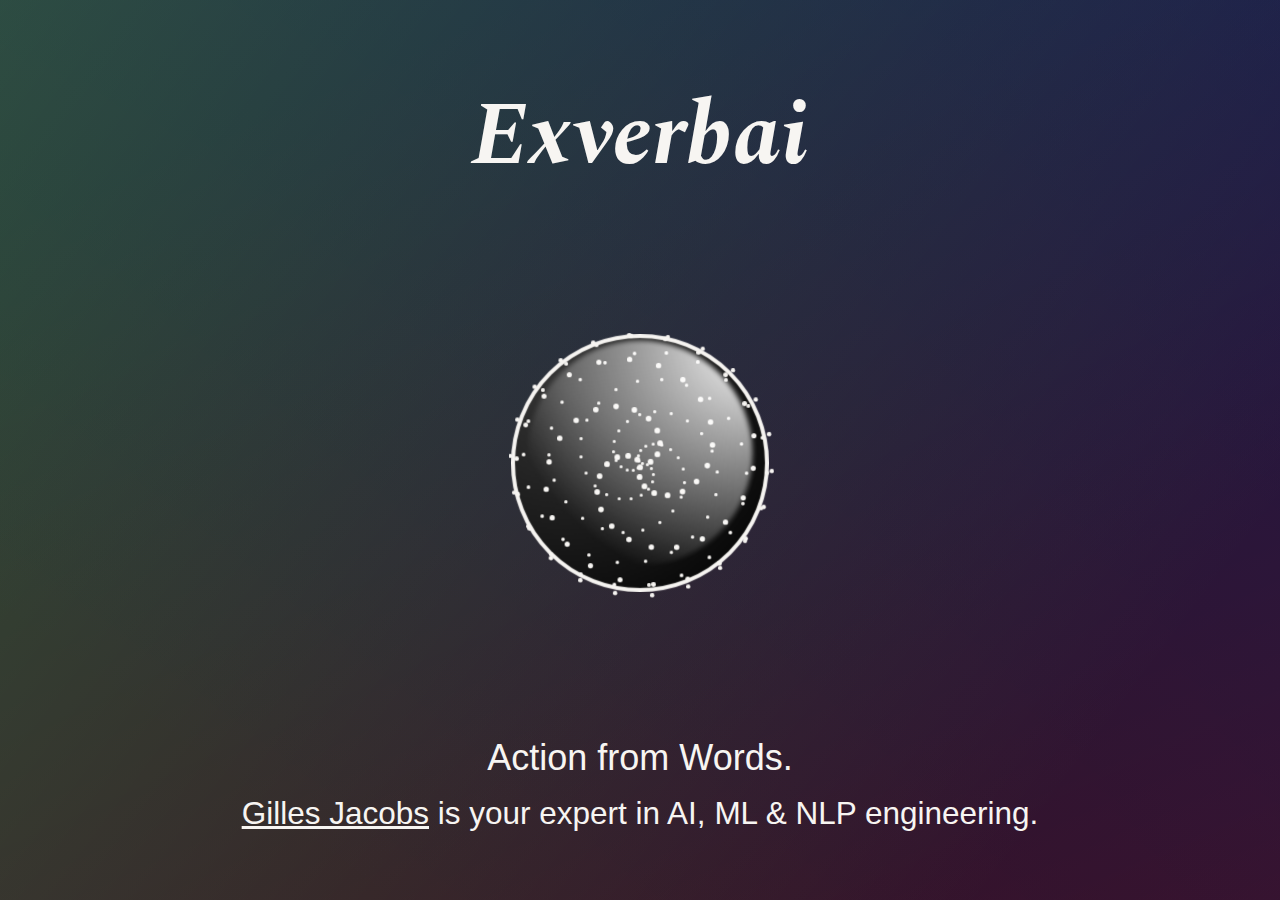
==== commit d970458f: "feat: styling + content" ====
--- a/index.html
+++ b/index.html
@@ -1 +1 @@
-<!doctypehtml><html lang=en><meta charset=UTF-8><meta content="width=device-width,initial-scale=1"name=viewport><meta content="Exverbai is your expert in AI, ML, and NLP engineering."name=description><title>Exverbai</title><link href="https://fonts.googleapis.com/css2?family=Spectral:ital,wght@1,700&display=swap"rel=stylesheet><link href=/favicon.svg rel=icon type=image/svg+xml><link href=/apple-touch-icon.png rel=apple-touch-icon sizes=180x180><link href=/favicon-32x32.png rel=icon sizes=32x32 type=image/png><link href=/favicon-16x16.png rel=icon sizes=16x16 type=image/png><link href=/site.webmanifest rel=manifest><link href=/safari-pinned-tab.svg rel=mask-icon color=#000000><meta content=#ffffff name=msapplication-TileColor><meta content=#ffffff name=theme-color><style>html{-webkit-background-size:cover;-moz-background-size:cover;-o-background-size:cover;background-size:cover;background:linear-gradient(217deg,rgba(0,55,200,.2),rgba(255,50,50,0) 85%),linear-gradient(127deg,rgba(120,255,100,.15),rgba(100,255,100,0) 85%),linear-gradient(336deg,rgba(255,0,0,.15),rgba(100,100,255,0) 85%),rgba(25,25,40,1)}body{margin:0;display:flex;height:100vh;width:100vw;overflow:hidden;justify-content:center;align-items:center;flex-direction:column}.logo{color:#f7f5f2;font-family:Spectral,'Iowan Old Style','Palatino Linotype','URW Palladio L',P052,serif;font-style:italic;font-weight:700;font-size:clamp(2vh,9vw,8rem);position:relative}.subtitle{color:#f7f5f2;font-family:-apple-system,BlinkMacSystemFont,"Segoe UI",Roboto,Oxygen-Sans,Ubuntu,Cantarell,"Helvetica Neue",sans-serif;font-size:clamp(1vh,5vw,5rem);margin-top:20px}.aard{width:500px;height:500px;position:relative;perspective:800px;background:radial-gradient(circle at 100px 100px,#363636,#000);border-radius:50%;border:8px solid #f7f5f2;transform:scale(.5,.5)}.aard:before{content:"";position:absolute;top:1%;left:5%;width:90%;height:90%;border-radius:50%;background:radial-gradient(circle at 100% 0,#fff,rgba(255,255,255,0) 80%);filter:blur(5px);z-index:2}.maan{width:500px;height:500px;transform-style:preserve-3d;animation:rotate 25s infinite linear}span{display:inline-block;position:absolute;top:50%;left:50%;perspective:800px;transform-style:preserve-3d;width:0;height:0}span:before{content:"";width:8px;height:8px;display:inline-block;position:absolute;top:calc(50% - 2px);left:calc(50% - 2px);background:currentColor;color:inherit;border-radius:50%;animation:invertRotate 25s infinite linear,scale 2s infinite linear}.aard span:nth-child(1){transform:translate3d(-1.81569px,3.96736px,249.96192px);color:#f7f5f2}.aard span:nth-child(1):before{animation-delay:0s,-8.33ms}.aard span:nth-child(2){transform:translate3d(-5.70296px,-6.60301px,249.84771px);color:#f7f5f2}.aard span:nth-child(2):before{animation-delay:0s,-16.67ms}.aard span:nth-child(3){transform:translate3d(12.56286px,-3.65587px,249.65738px);color:#f7f5f2}.aard span:nth-child(3):before{animation-delay:0s,-25ms}.aard span:nth-child(4){transform:translate3d(-2.53739px,17.25354px,249.39101px);color:#f7f5f2}.aard span:nth-child(4):before{animation-delay:0s,-33.33ms}.aard span:nth-child(5){transform:translate3d(-18.28248px,-11.85364px,249.04867px);color:#f7f5f2}.aard span:nth-child(5):before{animation-delay:0s,-41.67ms}.aard span:nth-child(6){transform:translate3d(22.05169px,-14.02179px,248.63047px);color:#f7f5f2}.aard span:nth-child(6):before{animation-delay:0s,-50ms}.aard span:nth-child(7){transform:translate3d(4.16602px,30.18117px,248.13654px);color:#f7f5f2}.aard span:nth-child(7):before{animation-delay:0s,-58.33ms}.aard span:nth-child(8){transform:translate3d(-33.32011px,-10.0171px,247.56702px);color:#f7f5f2}.aard span:nth-child(8):before{animation-delay:0s,-.06667s}.aard span:nth-child(9){transform:translate3d(25.82407px,-29.37007px,246.92209px);color:#f7f5f2}.aard span:nth-child(9):before{animation-delay:0s,-75ms}.aard span:nth-child(10){transform:translate3d(17.71568px,39.63282px,246.20194px);color:#f7f5f2}.aard span:nth-child(10):before{animation-delay:0s,-83.33ms}.aard span:nth-child(11){transform:translate3d(-47.70038px,-.42223px,245.4068px);color:#f7f5f2}.aard span:nth-child(11):before{animation-delay:0s,-91.67ms}.aard span:nth-child(12){transform:translate3d(22.04794px,-47.07008px,244.5369px);color:#f7f5f2}.aard span:nth-child(12):before{animation-delay:0s,-.1s}.aard span:nth-child(13){transform:translate3d(36.3813px,42.88458px,243.59252px);color:#f7f5f2}.aard span:nth-child(13):before{animation-delay:0s,-.10833s}.aard span:nth-child(14){transform:translate3d(-58.21886px,16.38451px,242.57393px);color:#f7f5f2}.aard span:nth-child(14):before{animation-delay:0s,-.11667s}.aard span:nth-child(15){transform:translate3d(9.9808px,-63.93035px,241.48146px);color:#f7f5f2}.aard span:nth-child(15):before{animation-delay:0s,-125ms}.aard span:nth-child(16){transform:translate3d(57.48578px,37.99845px,240.31542px);color:#f7f5f2}.aard span:nth-child(16):before{animation-delay:0s,-.13333s}.aard span:nth-child(17){transform:translate3d(-62.02448px,38.6722px,239.07619px);color:#f7f5f2}.aard span:nth-child(17):before{animation-delay:0s,-.14167s}.aard span:nth-child(18){transform:translate3d(-9.88574px,-76.61913px,237.76413px);color:#f7f5f2}.aard span:nth-child(18):before{animation-delay:0s,-.15s}.aard span:nth-child(19){transform:translate3d(77.73539px,24.12204px,236.37964px);color:#f7f5f2}.aard span:nth-child(19):before{animation-delay:0s,-.15833s}.aard span:nth-child(20){transform:translate3d(-57.02656px,63.71093px,234.92316px);color:#f7f5f2}.aard span:nth-child(20):before{animation-delay:0s,-.16667s}.aard span:nth-child(21){transform:translate3d(-35.83548px,-82.11299px,233.39511px);color:#f7f5f2}.aard span:nth-child(21):before{animation-delay:0s,-175ms}.aard span:nth-child(22){transform:translate3d(93.63697px,1.65781px,231.79596px);color:#f7f5f2}.aard span:nth-child(22):before{animation-delay:0s,-.18333s}.aard span:nth-child(23){transform:translate3d(-42.21634px,88.08919px,230.12621px);color:#f7f5f2}.aard span:nth-child(23):before{animation-delay:0s,-.19167s}.aard span:nth-child(24){transform:translate3d(-65.09254px,-78.11933px,228.38636px);color:#f7f5f2}.aard span:nth-child(24):before{animation-delay:0s,-.2s}.aard span:nth-child(25){transform:translate3d(101.95307px,-27.7211px,226.57695px);color:#f7f5f2}.aard span:nth-child(25):before{animation-delay:0s,-.20833s}.aard span:nth-child(26){transform:translate3d(-17.86261px,108.12727px,224.69851px);color:#f7f5f2}.aard span:nth-child(26):before{animation-delay:0s,-.21667s}.aard span:nth-child(27){transform:translate3d(-94.1247px,-63.42123px,222.75163px);color:#f7f5f2}.aard span:nth-child(27):before{animation-delay:0s,-225ms}.aard span:nth-child(28){transform:translate3d(100.14064px,-61.21334px,220.7369px);color:#f7f5f2}.aard span:nth-child(28):before{animation-delay:0s,-.23333s}.aard span:nth-child(29){transform:translate3d(14.44492px,120.33855px,218.65493px);color:#f7f5f2}.aard span:nth-child(29):before{animation-delay:0s,-.24167s}.aard span:nth-child(30){transform:translate3d(-119.05162px,-38.10133px,216.50635px);color:#f7f5f2}.aard span:nth-child(30):before{animation-delay:0s,-.25s}.aard span:nth-child(31){transform:translate3d(86.72046px,-95.17655px,214.29183px);color:#f7f5f2}.aard span:nth-child(31):before{animation-delay:0s,-.25833s}.aard span:nth-child(32){transform:translate3d(51.91317px,121.88488px,212.01202px);color:#f7f5f2}.aard span:nth-child(32):before{animation-delay:0s,-.26667s}.aard span:nth-child(33){transform:translate3d(-136.11176px,-3.6152px,209.66764px);color:#f7f5f2}.aard span:nth-child(33):before{animation-delay:0s,-275ms}.aard span:nth-child(34){transform:translate3d(61.53121px,-125.5287px,207.25939px);color:#f7f5f2}.aard span:nth-child(34):before{animation-delay:0s,-.28333s}.aard span:nth-child(35){transform:translate3d(90.81424px,110.97136px,204.78801px);color:#f7f5f2}.aard span:nth-child(35):before{animation-delay:0s,-.29167s}.aard span:nth-child(36){transform:translate3d(-142.13391px,37.29841px,202.25425px);color:#f7f5f2}.aard span:nth-child(36):before{animation-delay:0s,-.3s}.aard span:nth-child(37){transform:translate3d(25.83552px,-148.21895px,199.65888px);color:#f7f5f2}.aard span:nth-child(37):before{animation-delay:0s,-.30833s}.aard span:nth-child(38){transform:translate3d(126.87726px,87.13267px,197.00269px);color:#f7f5f2}.aard span:nth-child(38):before{animation-delay:0s,-.31667s}.aard span:nth-child(39){transform:translate3d(-134.95824px,80.86428px,194.28649px);color:#f7f5f2}.aard span:nth-child(39):before{animation-delay:0s,-325ms}.aard span:nth-child(40){transform:translate3d(-17.73889px,-159.71483px,191.51111px);color:#f7f5f2}.aard span:nth-child(40):before{animation-delay:0s,-.33333s}.aard span:nth-child(41){transform:translate3d(155.76116px,51.37414px,188.6774px);color:#f7f5f2}.aard span:nth-child(41):before{animation-delay:0s,-.34167s}.aard span:nth-child(42){transform:translate3d(-113.75613px,122.65002px,185.78621px);color:#f7f5f2}.aard span:nth-child(42):before{animation-delay:0s,-.35s}.aard span:nth-child(43){transform:translate3d(-65.42043px,-157.44929px,182.83843px);color:#f7f5f2}.aard span:nth-child(43):before{animation-delay:0s,-.35833s}.aard span:nth-child(44){transform:translate3d(173.55575px,6.14743px,179.83495px);color:#f7f5f2}.aard span:nth-child(44):before{animation-delay:0s,-.36667s}.aard span:nth-child(45){transform:translate3d(-79.20897px,158.03778px,176.7767px);color:#f7f5f2}.aard span:nth-child(45):before{animation-delay:0s,-375ms}.aard span:nth-child(46){transform:translate3d(-112.65661px,-140.17524px,173.66459px);color:#f7f5f2}.aard span:nth-child(46):before{animation-delay:0s,-.38333s}.aard span:nth-child(47){transform:translate3d(177.25442px,-44.84149px,170.49959px);color:#f7f5f2}.aard span:nth-child(47):before{animation-delay:0s,-.39167s}.aard span:nth-child(48){transform:translate3d(-33.52149px,182.73704px,167.28265px);color:#f7f5f2}.aard span:nth-child(48):before{animation-delay:0s,-.4s}.aard span:nth-child(49){transform:translate3d(-154.58117px,-108.1842px,164.01476px);color:#f7f5f2}.aard span:nth-child(49):before{animation-delay:0s,-.40833s}.aard span:nth-child(50){transform:translate3d(165.14365px,-96.97465px,160.6969px);color:#f7f5f2}.aard span:nth-child(50):before{animation-delay:0s,-.41667s}.aard span:nth-child(51){transform:translate3d(19.73673px,193.28141px,157.3301px);color:#f7f5f2}.aard span:nth-child(51):before{animation-delay:0s,-425ms}.aard span:nth-child(52){transform:translate3d(-186.53554px,-63.36048px,153.91537px);color:#f7f5f2}.aard span:nth-child(52):before{animation-delay:0s,-.43333s}.aard span:nth-child(53){transform:translate3d(137.06313px,-145.18046px,150.45376px);color:#f7f5f2}.aard span:nth-child(53):before{animation-delay:0s,-.44167s}.aard span:nth-child(54){transform:translate3d(75.94841px,187.45298px,146.94631px);color:#f7f5f2}.aard span:nth-child(54):before{animation-delay:0s,-.45s}.aard span:nth-child(55){transform:translate3d(-204.58749px,-9.06037px,143.39411px);color:#f7f5f2}.aard span:nth-child(55):before{animation-delay:0s,-.45833s}.aard span:nth-child(56){transform:translate3d(94.50388px,-184.45995px,139.79823px);color:#f7f5f2}.aard span:nth-child(56):before{animation-delay:0s,-.46667s}.aard span:nth-child(57){transform:translate3d(129.89343px,164.58499px,136.15976px);color:#f7f5f2}.aard span:nth-child(57):before{animation-delay:0s,-475ms}.aard span:nth-child(58){transform:translate3d(-205.98923px,50.17506px,132.47982px);color:#f7f5f2}.aard span:nth-child(58):before{animation-delay:0s,-.48333s}.aard span:nth-child(59){transform:translate3d(40.52889px,-210.42432px,128.75952px);color:#f7f5f2}.aard span:nth-child(59):before{animation-delay:0s,-.49167s}.aard span:nth-child(60){transform:translate3d(176.27535px,125.70601px,125px);color:#f7f5f2}.aard span:nth-child(60):before{animation-delay:0s,-.5s}.aard span:nth-child(61){transform:translate3d(-189.52289px,109.04609px,121.20241px);color:#f7f5f2}.aard span:nth-child(61):before{animation-delay:0s,-.50833s}.aard span:nth-child(62){transform:translate3d(-20.47913px,-219.78486px,117.36789px);color:#f7f5f2}.aard span:nth-child(62):before{animation-delay:0s,-.51667s}.aard span:nth-child(63){transform:translate3d(210.27401px,73.50599px,113.49762px);color:#f7f5f2}.aard span:nth-child(63):before{animation-delay:0s,-525ms}.aard span:nth-child(64){transform:translate3d(-155.69266px,162.0161px,109.59279px);color:#f7f5f2}.aard span:nth-child(64):before{animation-delay:0s,-.53333s}.aard span:nth-child(65){transform:translate3d(-83.21975px,-210.74057px,105.65457px);color:#f7f5f2}.aard span:nth-child(65):before{animation-delay:0s,-.54167s}.aard span:nth-child(66){transform:translate3d(228.06436px,12.12357px,101.68416px);color:#f7f5f2}.aard span:nth-child(66):before{animation-delay:0s,-.55s}.aard span:nth-child(67){transform:translate3d(-106.73918px,203.87452px,97.68278px);color:#f7f5f2}.aard span:nth-child(67):before{animation-delay:0s,-.55833s}.aard span:nth-child(68){transform:translate3d(-141.98621px,-183.21923px,93.65165px);color:#f7f5f2}.aard span:nth-child(68):before{animation-delay:0s,-.56667s}.aard span:nth-child(69){transform:translate3d(227.24489px,-53.22628px,89.59199px);color:#f7f5f2}.aard span:nth-child(69):before{animation-delay:0s,-575ms}.aard span:nth-child(70){transform:translate3d(-46.47099px,230.28099px,85.50504px);color:#f7f5f2}.aard span:nth-child(70):before{animation-delay:0s,-.58333s}.aard span:nth-child(71){transform:translate3d(-191.23347px,-138.94277px,81.39204px);color:#f7f5f2}.aard span:nth-child(71):before{animation-delay:0s,-.59167s}.aard span:nth-child(72){transform:translate3d(207.1276px,-116.74732px,77.25425px);color:#f7f5f2}.aard span:nth-child(72):before{animation-delay:0s,-.6s}.aard span:nth-child(73){transform:translate3d(20.0727px,238.23205px,73.09293px);color:#f7f5f2}.aard span:nth-child(73):before{animation-delay:0s,-.60833s}.aard span:nth-child(74){transform:translate3d(-226.14314px,-81.30673px,68.90934px);color:#f7f5f2}.aard span:nth-child(74):before{animation-delay:0s,-.61667s}.aard span:nth-child(75){transform:translate3d(168.8561px,-172.6294px,64.70476px);color:#f7f5f2}.aard span:nth-child(75):before{animation-delay:0s,-625ms}.aard span:nth-child(76){transform:translate3d(87.09478px,226.39923px,60.48047px);color:#f7f5f2}.aard span:nth-child(76):before{animation-delay:0s,-.63333s}.aard span:nth-child(77){transform:translate3d(-243.12509px,-15.08333px,56.23776px);color:#f7f5f2}.aard span:nth-child(77):before{animation-delay:0s,-.64167s}.aard span:nth-child(78){transform:translate3d(115.33639px,-215.62888px,51.97792px);color:#f7f5f2}.aard span:nth-child(78):before{animation-delay:0s,-.65s}.aard span:nth-child(79){transform:translate3d(148.60066px,195.30064px,47.70225px);color:#f7f5f2}.aard span:nth-child(79):before{animation-delay:0s,-.65833s}.aard span:nth-child(80){transform:translate3d(-240.20183px,54.02292px,43.41204px);color:#f7f5f2}.aard span:nth-child(80):before{animation-delay:0s,-.66667s}.aard span:nth-child(81){transform:translate3d(50.98502px,-241.601px,39.10862px);color:#f7f5f2}.aard span:nth-child(81):before{animation-delay:0s,-675ms}.aard span:nth-child(82){transform:translate3d(198.98829px,147.28573px,34.79328px);color:#f7f5f2}.aard span:nth-child(82):before{animation-delay:0s,-.68333s}.aard span:nth-child(83){transform:translate3d(-217.23348px,119.9223px,30.46734px);color:#f7f5f2}.aard span:nth-child(83):before{animation-delay:0s,-.69167s}.aard span:nth-child(84){transform:translate3d(-18.68112px,-247.92767px,26.13212px);color:#f7f5f2}.aard span:nth-child(84):before{animation-delay:0s,-.7s}.aard span:nth-child(85){transform:translate3d(233.60635px,86.33259px,21.78894px);color:#f7f5f2}.aard span:nth-child(85):before{animation-delay:0s,-.70833s}.aard span:nth-child(86){transform:translate3d(-175.95808px,176.73322px,17.43912px);color:#f7f5f2}.aard span:nth-child(86):before{animation-delay:0s,-.71667s}.aard span:nth-child(87){transform:translate3d(-87.5721px,-233.79465px,13.08399px);color:#f7f5f2}.aard span:nth-child(87):before{animation-delay:0s,-725ms}.aard span:nth-child(88){transform:translate3d(249.22157px,17.67728px,8.72487px);color:#f7f5f2}.aard span:nth-child(88):before{animation-delay:0s,-.73333s}.aard span:nth-child(89){transform:translate3d(-119.84144px,219.36042px,4.3631px);color:#f7f5f2}.aard span:nth-child(89):before{animation-delay:0s,-.74167s}.aard span:nth-child(90){transform:translate3d(-149.61502px,-200.28816px,0);color:#f7f5f2}.aard span:nth-child(90):before{animation-delay:0s,-.75s}.aard span:nth-child(91){transform:translate3d(244.3461px,-52.68724px,-4.3631px);color:#f7f5f2}.aard span:nth-child(91):before{animation-delay:0s,-.75833s}.aard span:nth-child(92){transform:translate3d(-53.75091px,243.99737px,-8.72487px);color:#f7f5f2}.aard span:nth-child(92):before{animation-delay:0s,-.76667s}.aard span:nth-child(93){transform:translate3d(-199.34594px,-150.29972px,-13.08399px);color:#f7f5f2}.aard span:nth-child(93):before{animation-delay:0s,-775ms}.aard span:nth-child(94){transform:translate3d(219.39px,-118.59133px,-17.43912px);color:#f7f5f2}.aard span:nth-child(94):before{animation-delay:0s,-.78333s}.aard span:nth-child(95){transform:translate3d(16.51364px,248.50059px,-21.78894px);color:#f7f5f2}.aard span:nth-child(95):before{animation-delay:0s,-.79167s}.aard span:nth-child(96){transform:translate3d(-232.44207px,-88.24849px,-26.13212px);color:#f7f5f2}.aard span:nth-child(96):before{animation-delay:0s,-.8s}.aard span:nth-child(97){transform:translate3d(176.62258px,-174.28771px,-30.46734px);color:#f7f5f2}.aard span:nth-child(97):before{animation-delay:0s,-.80833s}.aard span:nth-child(98){transform:translate3d(84.7834px,232.59665px,-34.79328px);color:#f7f5f2}.aard span:nth-child(98):before{animation-delay:0s,-.81667s}.aard span:nth-child(99){transform:translate3d(-246.139px,-19.64971px,-39.10862px);color:#f7f5f2}.aard span:nth-child(99):before{animation-delay:0s,-825ms}.aard span:nth-child(100){transform:translate3d(119.94655px,-215.00749px,-43.41204px);color:#f7f5f2}.aard span:nth-child(100):before{animation-delay:0s,-.83333s}.aard span:nth-child(101){transform:translate3d(145.12017px,197.90056px,-47.70225px);color:#f7f5f2}.aard span:nth-child(101):before{animation-delay:0s,-.84167s}.aard span:nth-child(102){transform:translate3d(-239.48983px,49.42589px,-51.97792px);color:#f7f5f2}.aard span:nth-child(102):before{animation-delay:0s,-.85s}.aard span:nth-child(103){transform:translate3d(54.50878px,-237.41547px,-56.23776px);color:#f7f5f2}.aard span:nth-child(103):before{animation-delay:0s,-.85833s}.aard span:nth-child(104){transform:translate3d(192.38977px,147.744px,-60.48047px);color:#f7f5f2}.aard span:nth-child(104):before{animation-delay:0s,-.86667s}.aard span:nth-child(105){transform:translate3d(-213.44002px,112.94535px,-64.70476px);color:#f7f5f2}.aard span:nth-child(105):before{animation-delay:0s,-875ms}.aard span:nth-child(106){transform:translate3d(-13.81151px,-239.91821px,-68.90934px);color:#f7f5f2}.aard span:nth-child(106):before{animation-delay:0s,-.88333s}.aard span:nth-child(107){transform:translate3d(222.75001px,86.83234px,-73.09293px);color:#f7f5f2}.aard span:nth-child(107):before{animation-delay:0s,-.89167s}.aard span:nth-child(108){transform:translate3d(-170.7111px,165.49774px,-77.25425px);color:#f7f5f2}.aard span:nth-child(108):before{animation-delay:0s,-.9s}.aard span:nth-child(109){transform:translate3d(-78.98318px,-222.79361px,-81.39204px);color:#f7f5f2}.aard span:nth-child(109):before{animation-delay:0s,-.90833s}.aard span:nth-child(110){transform:translate3d(234.00347px,20.7669px,-85.50504px);color:#f7f5f2}.aard span:nth-child(110):before{animation-delay:0s,-.91667s}.aard span:nth-child(111){transform:translate3d(-115.50687px,202.80887px,-89.59199px);color:#f7f5f2}.aard span:nth-child(111):before{animation-delay:0s,-925ms}.aard span:nth-child(112){transform:translate3d(-135.41157px,-188.13047px,-93.65165px);color:#f7f5f2}.aard span:nth-child(112):before{animation-delay:0s,-.93333s}.aard span:nth-child(113){transform:translate3d(225.77944px,-44.51649px,-97.68278px);color:#f7f5f2}.aard span:nth-child(113):before{animation-delay:0s,-.94167s}.aard span:nth-child(114){transform:translate3d(-53.07435px,222.13385px,-101.68416px);color:#f7f5f2}.aard span:nth-child(114):before{animation-delay:0s,-.95s}.aard span:nth-child(115){transform:translate3d(-178.47374px,-139.58595px,-105.65457px);color:#f7f5f2}.aard span:nth-child(115):before{animation-delay:0s,-.95833s}.aard span:nth-child(116){transform:translate3d(199.52841px,-103.33362px,-109.59279px);color:#f7f5f2}.aard span:nth-child(116):before{animation-delay:0s,-.96667s}.aard span:nth-child(117){transform:translate3d(10.83319px,222.48805px,-113.49762px);color:#f7f5f2}.aard span:nth-child(117):before{animation-delay:0s,-975ms}.aard span:nth-child(118){transform:translate3d(-204.94541px,-81.98877px,-117.36789px);color:#f7f5f2}.aard span:nth-child(118):before{animation-delay:0s,-.98333s}.aard span:nth-child(119){transform:translate3d(158.33197px,-150.80108px,-121.20241px);color:#f7f5f2}.aard span:nth-child(119):before{animation-delay:0s,-.99167s}.aard span:nth-child(120){transform:translate3d(70.53372px,204.69488px,-125px);color:#f7f5f2}.aard span:nth-child(120):before{animation-delay:0s,-1s}.aard span:nth-child(121){transform:translate3d(-213.27688px,-20.83172px,-128.75952px);color:#f7f5f2}.aard span:nth-child(121):before{animation-delay:0s,-1.00833s}.aard span:nth-child(122){transform:translate3d(106.55096px,-183.29209px,-132.47982px);color:#f7f5f2}.aard span:nth-child(122):before{animation-delay:0s,-1.01667s}.aard span:nth-child(123){transform:translate3d(120.97352px,171.24814px,-136.15976px);color:#f7f5f2}.aard span:nth-child(123):before{animation-delay:0s,-1.025s}.aard span:nth-child(124){transform:translate3d(-203.69145px,38.29161px,-139.79823px);color:#f7f5f2}.aard span:nth-child(124):before{animation-delay:0s,-1.03333s}.aard span:nth-child(125){transform:translate3d(49.35152px,-198.7525px,-143.39411px);color:#f7f5f2}.aard span:nth-child(125):before{animation-delay:0s,-1.04167s}.aard span:nth-child(126){transform:translate3d(158.20572px,126.00687px,-146.94631px);color:#f7f5f2}.aard span:nth-child(126):before{animation-delay:0s,-1.05s}.aard span:nth-child(127){transform:translate3d(-178.09941px,90.24559px,-150.45376px);color:#f7f5f2}.aard span:nth-child(127):before{animation-delay:0s,-1.05833s}.aard span:nth-child(128){transform:translate3d(-7.83889px,-196.84667px,-153.91537px);color:#f7f5f2}.aard span:nth-child(128):before{animation-delay:0s,-1.06667s}.aard span:nth-child(129){transform:translate3d(179.74144px,73.75807px,-157.3301px);color:#f7f5f2}.aard span:nth-child(129):before{animation-delay:0s,-1.075s}.aard span:nth-child(130){transform:translate3d(-139.84029px,130.84799px,-160.6969px);color:#f7f5f2}.aard span:nth-child(130):before{animation-delay:0s,-1.08333s}.aard span:nth-child(131){transform:translate3d(-59.88623px,-178.92121px,-164.01476px);color:#f7f5f2}.aard span:nth-child(131):before{animation-delay:0s,-1.09167s}.aard span:nth-child(132){transform:translate3d(184.73916px,19.69659px,-167.28265px);color:#f7f5f2}.aard span:nth-child(132):before{animation-delay:0s,-1.1s}.aard span:nth-child(133){transform:translate3d(-93.28471px,157.25092px,-170.49959px);color:#f7f5f2}.aard span:nth-child(133):before{animation-delay:0s,-1.10833s}.aard span:nth-child(134){transform:translate3d(-102.45657px,-147.79466px,-173.66459px);color:#f7f5f2}.aard span:nth-child(134):before{animation-delay:0s,-1.11667s}.aard span:nth-child(135){transform:translate3d(174.01579px,-31.12082px,-176.7767px);color:#f7f5f2}.aard span:nth-child(135):before{animation-delay:0s,-1.125s}.aard span:nth-child(136){transform:translate3d(-43.34135px,168.16931px,-179.83495px);color:#f7f5f2}.aard span:nth-child(136):before{animation-delay:0s,-1.13333s}.aard span:nth-child(137){transform:translate3d(-132.4214px,-107.39964px,-182.83843px);color:#f7f5f2}.aard span:nth-child(137):before{animation-delay:0s,-1.14167s}.aard span:nth-child(138){transform:translate3d(149.88264px,-74.28783px,-185.78621px);color:#f7f5f2}.aard span:nth-child(138):before{animation-delay:0s,-1.15s}.aard span:nth-child(139){transform:translate3d(5.07542px,163.93621px,-188.6774px);color:#f7f5f2}.aard span:nth-child(139):before{animation-delay:0s,-1.15833s}.aard span:nth-child(140){transform:translate3d(-148.1207px,-62.31977px,-191.51111px);color:#f7f5f2}.aard span:nth-child(140):before{animation-delay:0s,-1.16667s}.aard span:nth-child(141){transform:translate3d(115.82848px,-106.47311px,-194.28649px);color:#f7f5f2}.aard span:nth-child(141):before{animation-delay:0s,-1.175s}.aard span:nth-child(142){transform:translate3d(47.55893px,146.38336px,-197.00269px);color:#f7f5f2}.aard span:nth-child(142):before{animation-delay:0s,-1.18333s}.aard span:nth-child(143){transform:translate3d(-149.45879px,-17.27431px,-199.65888px);color:#f7f5f2}.aard span:nth-child(143):before{animation-delay:0s,-1.19167s}.aard span:nth-child(144){transform:translate3d(76.08815px,-125.71321px,-202.25425px);color:#f7f5f2}.aard span:nth-child(144):before{animation-delay:0s,-1.2s}.aard span:nth-child(145){transform:translate3d(80.64899px,118.56479px,-204.78801px);color:#f7f5f2}.aard span:nth-child(145):before{animation-delay:0s,-1.20833s}.aard span:nth-child(146){transform:translate3d(-137.8273px,23.39188px,-207.25939px);color:#f7f5f2}.aard span:nth-child(146):before{animation-delay:0s,-1.21667s}.aard span:nth-child(147){transform:translate3d(35.14702px,-131.5453px,-209.66764px);color:#f7f5f2}.aard span:nth-child(147):before{animation-delay:0s,-1.225s}.aard span:nth-child(148){transform:translate3d(102.15002px,84.35801px,-212.01202px);color:#f7f5f2}.aard span:nth-child(148):before{animation-delay:0s,-1.23333s}.aard span:nth-child(149){transform:translate3d(-115.86811px,56.15687px,-214.29183px);color:#f7f5f2}.aard span:nth-child(149):before{animation-delay:0s,-1.24167s}.aard span:nth-child(150){transform:translate3d(-2.76208px,-124.96948px,-216.50635px);color:#f7f5f2}.aard span:nth-child(150):before{animation-delay:0s,-1.25s}.aard span:nth-child(151){transform:translate3d(111.29664px,47.99044px,-218.65493px);color:#f7f5f2}.aard span:nth-child(151):before{animation-delay:0s,-1.25833s}.aard span:nth-child(152){transform:translate3d(-87.10744px,78.66076px,-220.7369px);color:#f7f5f2}.aard span:nth-child(152):before{animation-delay:0s,-1.26667s}.aard span:nth-child(153){transform:translate3d(-34.11328px,-108.24969px,-222.75163px);color:#f7f5f2}.aard span:nth-child(153):before{animation-delay:0s,-1.275s}.aard span:nth-child(154){transform:translate3d(108.7524px,13.546px,-224.69851px);color:#f7f5f2}.aard span:nth-child(154):before{animation-delay:0s,-1.28333s}.aard span:nth-child(155){transform:translate3d(-55.50538px,89.90017px,-226.57695px);color:#f7f5f2}.aard span:nth-child(155):before{animation-delay:0s,-1.29167s}.aard span:nth-child(156){transform:translate3d(-56.44368px,-84.58002px,-228.38636px);color:#f7f5f2}.aard span:nth-child(156):before{animation-delay:0s,-1.3s}.aard span:nth-child(157){transform:translate3d(96.44651px,-15.4918px,-230.12621px);color:#f7f5f2}.aard span:nth-child(157):before{animation-delay:0s,-1.30833s}.aard span:nth-child(158){transform:translate3d(-24.97427px,90.26027px,-231.79596px);color:#f7f5f2}.aard span:nth-child(158):before{animation-delay:0s,-1.31667s}.aard span:nth-child(159){transform:translate3d(-68.57323px,-57.65793px,-233.39511px);color:#f7f5f2}.aard span:nth-child(159):before{animation-delay:0s,-1.325s}.aard span:nth-child(160){transform:translate3d(77.27134px,-36.60945px,-234.92316px);color:#f7f5f2}.aard span:nth-child(160):before{animation-delay:0s,-1.33333s}.aard span:nth-child(161){transform:translate3d(1.07817px,81.3849px,-236.37964px);color:#f7f5f2}.aard span:nth-child(161):before{animation-delay:0s,-1.34167s}.aard span:nth-child(162){transform:translate3d(-70.66679px,-31.21575px,-237.76413px);color:#f7f5f2}.aard span:nth-child(162):before{animation-delay:0s,-1.35s}.aard span:nth-child(163){transform:translate3d(54.67918px,-48.50529px,-239.07619px);color:#f7f5f2}.aard span:nth-child(163):before{animation-delay:0s,-1.35833s}.aard span:nth-child(164){transform:translate3d(20.12911px,65.90384px,-240.31542px);color:#f7f5f2}.aard span:nth-child(164):before{animation-delay:0s,-1.36667s}.aard span:nth-child(165){transform:translate3d(-64.13528px,-8.56572px,-241.48146px);color:#f7f5f2}.aard span:nth-child(165):before{animation-delay:0s,-1.375s}.aard span:nth-child(166){transform:translate3d(32.22754px,-51.17884px,-242.57393px);color:#f7f5f2}.aard span:nth-child(166):before{animation-delay:0s,-1.38333s}.aard span:nth-child(167){transform:translate3d(30.80165px,47.05257px,-243.59252px);color:#f7f5f2}.aard span:nth-child(167):before{animation-delay:0s,-1.39167s}.aard span:nth-child(168){transform:translate3d(-51.39105px,7.78876px,-244.5369px);color:#f7f5f2}.aard span:nth-child(168):before{animation-delay:0s,-1.4s}.aard span:nth-child(169){transform:translate3d(13.12729px,-45.86043px,-245.4068px);color:#f7f5f2}.aard span:nth-child(169):before{animation-delay:0s,-1.40833s}.aard span:nth-child(170){transform:translate3d(32.97875px,28.23132px,-246.20194px);color:#f7f5f2}.aard span:nth-child(170):before{animation-delay:0s,-1.41667s}.aard span:nth-child(171){transform:translate3d(-35.48948px,16.43108px,-246.92209px);color:#f7f5f2}.aard span:nth-child(171):before{animation-delay:0s,-1.425s}.aard span:nth-child(172){transform:translate3d(-.15294px,-34.79294px,-247.56702px);color:#f7f5f2}.aard span:nth-child(172):before{animation-delay:0s,-1.43333s}.aard span:nth-child(173){transform:translate3d(27.75933px,12.55699px,-248.13654px);color:#f7f5f2}.aard span:nth-child(173):before{animation-delay:0s,-1.44167s}.aard span:nth-child(174){transform:translate3d(-19.70158px,17.16786px,-248.63047px);color:#f7f5f2}.aard span:nth-child(174):before{animation-delay:0s,-1.45s}.aard span:nth-child(175){transform:translate3d(-6.18007px,-20.89413px,-249.04867px);color:#f7f5f2}.aard span:nth-child(175):before{animation-delay:0s,-1.45833s}.aard span:nth-child(176){transform:translate3d(17.26452px,2.46153px,-249.39101px);color:#f7f5f2}.aard span:nth-child(176):before{animation-delay:0s,-1.46667s}.aard span:nth-child(177){transform:translate3d(-7.06964px,11.00958px,-249.65738px);color:#f7f5f2}.aard span:nth-child(177):before{animation-delay:0s,-1.475s}.aard span:nth-child(178){transform:translate3d(-4.71385px,-7.34187px,-249.84771px);color:#f7f5f2}.aard span:nth-child(178):before{animation-delay:0s,-1.48333s}.aard span:nth-child(179){transform:translate3d(4.31946px,-.61559px,-249.96192px);color:#f7f5f2}.aard span:nth-child(179):before{animation-delay:0s,-1.49167s}.aard span:nth-child(180){transform:translate3d(0,0,-250px);color:#f7f5f2}.aard span:nth-child(180):before{animation-delay:0s,-1.5s}@keyframes rotate{to{transform:rotateY(360deg)}}@keyframes invertRotate{to{transform:rotateY(-360deg)}}</style><div class=logo>Exverbai</div><div class=aard><div class=maan><span></span><span></span><span></span><span></span><span></span><span></span><span></span><span></span><span></span><span></span><span></span><span></span><span></span><span></span><span></span><span></span><span></span><span></span><span></span><span></span><span></span><span></span><span></span><span></span><span></span><span></span><span></span><span></span><span></span><span></span><span></span><span></span><span></span><span></span><span></span><span></span><span></span><span></span><span></span><span></span><span></span><span></span><span></span><span></span><span></span><span></span><span></span><span></span><span></span><span></span><span></span><span></span><span></span><span></span><span></span><span></span><span></span><span></span><span></span><span></span><span></span><span></span><span></span><span></span><span></span><span></span><span></span><span></span><span></span><span></span><span></span><span></span><span></span><span></span><span></span><span></span><span></span><span></span><span></span><span></span><span></span><span></span><span></span><span></span><span></span><span></span><span></span><span></span><span></span><span></span><span></span><span></span><span></span><span></span><span></span><span></span><span></span><span></span><span></span><span></span><span></span><span></span><span></span><span></span><span></span><span></span><span></span><span></span><span></span><span></span><span></span><span></span><span></span><span></span><span></span><span></span><span></span><span></span><span></span><span></span><span></span><span></span><span></span><span></span><span></span><span></span><span></span><span></span><span></span><span></span><span></span><span></span><span></span><span></span><span></span><span></span><span></span><span></span><span></span><span></span><span></span><span></span><span></span><span></span><span></span><span></span><span></span><span></span><span></span><span></span><span></span><span></span><span></span><span></span><span></span><span></span><span></span><span></span><span></span><span></span><span></span><span></span><span></span><span></span><span></span><span></span><span></span><span></span><span></span><span></span><span></span><span></span><span></span><span></span><span></span><span></span><span></span><span></span><span></span></div></div><div class=subtitle>Action from Words.</div><div class=subtitle style=font-size:clamp(1vh,3vw,3rem)>Gilles Jacobs is your expert in AI, ML & NLP engineering.</div>+<!doctypehtml><html lang=en><meta charset=UTF-8><meta content="width=device-width,initial-scale=1"name=viewport><meta content="Exverbai is your expert in AI, ML, and NLP engineering."name=description><title>Exverbai</title><link href="https://fonts.googleapis.com/css2?family=Spectral:ital,wght@1,700&display=swap"rel=preload as=style onload='this.rel="stylesheet"'><link href=/favicon.svg rel=icon type=image/svg+xml><link href=/apple-touch-icon.png rel=apple-touch-icon sizes=180x180><link href=/favicon-32x32.png rel=icon sizes=32x32 type=image/png><link href=/favicon-16x16.png rel=icon sizes=16x16 type=image/png><link href=/site.webmanifest rel=manifest><link href=/safari-pinned-tab.svg rel=mask-icon color=#000000><meta content=#ffffff name=msapplication-TileColor><meta content=#ffffff name=theme-color><style>html{-webkit-background-size:cover;-moz-background-size:cover;-o-background-size:cover;background-size:cover;background:linear-gradient(217deg,rgba(0,45,200,.2),rgba(255,50,50,0) 85%),linear-gradient(127deg,rgba(120,255,100,.25),rgba(100,255,100,0) 85%),linear-gradient(336deg,rgba(255,0,0,.15),rgba(100,100,255,0) 85%),rgba(25,20,40,1)}body{margin:0;display:flex;height:100vh;width:100vw;overflow:hidden;justify-content:center;align-items:center;flex-direction:column}:root{--scale-factor:0.6}.logo{color:#f7f5f2;font-family:Spectral,'Iowan Old Style','Palatino Linotype','URW Palladio L',P052,serif;font-style:italic;font-weight:700;font-size:clamp(5vh,8vw,10vh);position:relative}.subtitle{color:#f7f5f2;font-family:-apple-system,BlinkMacSystemFont,"Segoe UI",Roboto,Oxygen-Sans,Ubuntu,Cantarell,"Helvetica Neue",sans-serif;font-size:clamp(2vh,3vw + 1vh,4vh);margin-top:1rem;position:relative;justify-content:center;align-items:center}.subtitle.subtitle--second{font-size:clamp(1.5vh,2.5vw + .5vh,3.5vh)}.aard{width:500px;height:500px;position:relative;perspective:800px;background:radial-gradient(circle at 100px 100px,#363636,#000);border-radius:50%;border:8px solid #f7f5f2;transform:scale(var(--scale-factor))}.aard:before{content:"";position:absolute;top:1%;left:5%;width:90%;height:90%;border-radius:50%;background:radial-gradient(circle at 100% 0,#fff,rgba(255,255,255,0) 80%);filter:blur(5px);z-index:2}.maan{width:500px;height:500px;transform-style:preserve-3d;animation:rotate 25s infinite linear}span{display:inline-block;position:absolute;top:50%;left:50%;perspective:800px;transform-style:preserve-3d;width:0;height:0}span:before{content:"";width:8px;height:8px;display:inline-block;position:absolute;top:calc(50% - 2px);left:calc(50% - 2px);background:currentColor;color:inherit;border-radius:50%;animation:invertRotate 25s infinite linear,scale 2s infinite linear}.aard span:nth-child(1){transform:translate3d(-1.81569px,3.96736px,249.96192px);color:#f7f5f2}.aard span:nth-child(1):before{animation-delay:0s,-8.33ms}.aard span:nth-child(2){transform:translate3d(-5.70296px,-6.60301px,249.84771px);color:#f7f5f2}.aard span:nth-child(2):before{animation-delay:0s,-16.67ms}.aard span:nth-child(3){transform:translate3d(12.56286px,-3.65587px,249.65738px);color:#f7f5f2}.aard span:nth-child(3):before{animation-delay:0s,-25ms}.aard span:nth-child(4){transform:translate3d(-2.53739px,17.25354px,249.39101px);color:#f7f5f2}.aard span:nth-child(4):before{animation-delay:0s,-33.33ms}.aard span:nth-child(5){transform:translate3d(-18.28248px,-11.85364px,249.04867px);color:#f7f5f2}.aard span:nth-child(5):before{animation-delay:0s,-41.67ms}.aard span:nth-child(6){transform:translate3d(22.05169px,-14.02179px,248.63047px);color:#f7f5f2}.aard span:nth-child(6):before{animation-delay:0s,-50ms}.aard span:nth-child(7){transform:translate3d(4.16602px,30.18117px,248.13654px);color:#f7f5f2}.aard span:nth-child(7):before{animation-delay:0s,-58.33ms}.aard span:nth-child(8){transform:translate3d(-33.32011px,-10.0171px,247.56702px);color:#f7f5f2}.aard span:nth-child(8):before{animation-delay:0s,-.06667s}.aard span:nth-child(9){transform:translate3d(25.82407px,-29.37007px,246.92209px);color:#f7f5f2}.aard span:nth-child(9):before{animation-delay:0s,-75ms}.aard span:nth-child(10){transform:translate3d(17.71568px,39.63282px,246.20194px);color:#f7f5f2}.aard span:nth-child(10):before{animation-delay:0s,-83.33ms}.aard span:nth-child(11){transform:translate3d(-47.70038px,-.42223px,245.4068px);color:#f7f5f2}.aard span:nth-child(11):before{animation-delay:0s,-91.67ms}.aard span:nth-child(12){transform:translate3d(22.04794px,-47.07008px,244.5369px);color:#f7f5f2}.aard span:nth-child(12):before{animation-delay:0s,-.1s}.aard span:nth-child(13){transform:translate3d(36.3813px,42.88458px,243.59252px);color:#f7f5f2}.aard span:nth-child(13):before{animation-delay:0s,-.10833s}.aard span:nth-child(14){transform:translate3d(-58.21886px,16.38451px,242.57393px);color:#f7f5f2}.aard span:nth-child(14):before{animation-delay:0s,-.11667s}.aard span:nth-child(15){transform:translate3d(9.9808px,-63.93035px,241.48146px);color:#f7f5f2}.aard span:nth-child(15):before{animation-delay:0s,-125ms}.aard span:nth-child(16){transform:translate3d(57.48578px,37.99845px,240.31542px);color:#f7f5f2}.aard span:nth-child(16):before{animation-delay:0s,-.13333s}.aard span:nth-child(17){transform:translate3d(-62.02448px,38.6722px,239.07619px);color:#f7f5f2}.aard span:nth-child(17):before{animation-delay:0s,-.14167s}.aard span:nth-child(18){transform:translate3d(-9.88574px,-76.61913px,237.76413px);color:#f7f5f2}.aard span:nth-child(18):before{animation-delay:0s,-.15s}.aard span:nth-child(19){transform:translate3d(77.73539px,24.12204px,236.37964px);color:#f7f5f2}.aard span:nth-child(19):before{animation-delay:0s,-.15833s}.aard span:nth-child(20){transform:translate3d(-57.02656px,63.71093px,234.92316px);color:#f7f5f2}.aard span:nth-child(20):before{animation-delay:0s,-.16667s}.aard span:nth-child(21){transform:translate3d(-35.83548px,-82.11299px,233.39511px);color:#f7f5f2}.aard span:nth-child(21):before{animation-delay:0s,-175ms}.aard span:nth-child(22){transform:translate3d(93.63697px,1.65781px,231.79596px);color:#f7f5f2}.aard span:nth-child(22):before{animation-delay:0s,-.18333s}.aard span:nth-child(23){transform:translate3d(-42.21634px,88.08919px,230.12621px);color:#f7f5f2}.aard span:nth-child(23):before{animation-delay:0s,-.19167s}.aard span:nth-child(24){transform:translate3d(-65.09254px,-78.11933px,228.38636px);color:#f7f5f2}.aard span:nth-child(24):before{animation-delay:0s,-.2s}.aard span:nth-child(25){transform:translate3d(101.95307px,-27.7211px,226.57695px);color:#f7f5f2}.aard span:nth-child(25):before{animation-delay:0s,-.20833s}.aard span:nth-child(26){transform:translate3d(-17.86261px,108.12727px,224.69851px);color:#f7f5f2}.aard span:nth-child(26):before{animation-delay:0s,-.21667s}.aard span:nth-child(27){transform:translate3d(-94.1247px,-63.42123px,222.75163px);color:#f7f5f2}.aard span:nth-child(27):before{animation-delay:0s,-225ms}.aard span:nth-child(28){transform:translate3d(100.14064px,-61.21334px,220.7369px);color:#f7f5f2}.aard span:nth-child(28):before{animation-delay:0s,-.23333s}.aard span:nth-child(29){transform:translate3d(14.44492px,120.33855px,218.65493px);color:#f7f5f2}.aard span:nth-child(29):before{animation-delay:0s,-.24167s}.aard span:nth-child(30){transform:translate3d(-119.05162px,-38.10133px,216.50635px);color:#f7f5f2}.aard span:nth-child(30):before{animation-delay:0s,-.25s}.aard span:nth-child(31){transform:translate3d(86.72046px,-95.17655px,214.29183px);color:#f7f5f2}.aard span:nth-child(31):before{animation-delay:0s,-.25833s}.aard span:nth-child(32){transform:translate3d(51.91317px,121.88488px,212.01202px);color:#f7f5f2}.aard span:nth-child(32):before{animation-delay:0s,-.26667s}.aard span:nth-child(33){transform:translate3d(-136.11176px,-3.6152px,209.66764px);color:#f7f5f2}.aard span:nth-child(33):before{animation-delay:0s,-275ms}.aard span:nth-child(34){transform:translate3d(61.53121px,-125.5287px,207.25939px);color:#f7f5f2}.aard span:nth-child(34):before{animation-delay:0s,-.28333s}.aard span:nth-child(35){transform:translate3d(90.81424px,110.97136px,204.78801px);color:#f7f5f2}.aard span:nth-child(35):before{animation-delay:0s,-.29167s}.aard span:nth-child(36){transform:translate3d(-142.13391px,37.29841px,202.25425px);color:#f7f5f2}.aard span:nth-child(36):before{animation-delay:0s,-.3s}.aard span:nth-child(37){transform:translate3d(25.83552px,-148.21895px,199.65888px);color:#f7f5f2}.aard span:nth-child(37):before{animation-delay:0s,-.30833s}.aard span:nth-child(38){transform:translate3d(126.87726px,87.13267px,197.00269px);color:#f7f5f2}.aard span:nth-child(38):before{animation-delay:0s,-.31667s}.aard span:nth-child(39){transform:translate3d(-134.95824px,80.86428px,194.28649px);color:#f7f5f2}.aard span:nth-child(39):before{animation-delay:0s,-325ms}.aard span:nth-child(40){transform:translate3d(-17.73889px,-159.71483px,191.51111px);color:#f7f5f2}.aard span:nth-child(40):before{animation-delay:0s,-.33333s}.aard span:nth-child(41){transform:translate3d(155.76116px,51.37414px,188.6774px);color:#f7f5f2}.aard span:nth-child(41):before{animation-delay:0s,-.34167s}.aard span:nth-child(42){transform:translate3d(-113.75613px,122.65002px,185.78621px);color:#f7f5f2}.aard span:nth-child(42):before{animation-delay:0s,-.35s}.aard span:nth-child(43){transform:translate3d(-65.42043px,-157.44929px,182.83843px);color:#f7f5f2}.aard span:nth-child(43):before{animation-delay:0s,-.35833s}.aard span:nth-child(44){transform:translate3d(173.55575px,6.14743px,179.83495px);color:#f7f5f2}.aard span:nth-child(44):before{animation-delay:0s,-.36667s}.aard span:nth-child(45){transform:translate3d(-79.20897px,158.03778px,176.7767px);color:#f7f5f2}.aard span:nth-child(45):before{animation-delay:0s,-375ms}.aard span:nth-child(46){transform:translate3d(-112.65661px,-140.17524px,173.66459px);color:#f7f5f2}.aard span:nth-child(46):before{animation-delay:0s,-.38333s}.aard span:nth-child(47){transform:translate3d(177.25442px,-44.84149px,170.49959px);color:#f7f5f2}.aard span:nth-child(47):before{animation-delay:0s,-.39167s}.aard span:nth-child(48){transform:translate3d(-33.52149px,182.73704px,167.28265px);color:#f7f5f2}.aard span:nth-child(48):before{animation-delay:0s,-.4s}.aard span:nth-child(49){transform:translate3d(-154.58117px,-108.1842px,164.01476px);color:#f7f5f2}.aard span:nth-child(49):before{animation-delay:0s,-.40833s}.aard span:nth-child(50){transform:translate3d(165.14365px,-96.97465px,160.6969px);color:#f7f5f2}.aard span:nth-child(50):before{animation-delay:0s,-.41667s}.aard span:nth-child(51){transform:translate3d(19.73673px,193.28141px,157.3301px);color:#f7f5f2}.aard span:nth-child(51):before{animation-delay:0s,-425ms}.aard span:nth-child(52){transform:translate3d(-186.53554px,-63.36048px,153.91537px);color:#f7f5f2}.aard span:nth-child(52):before{animation-delay:0s,-.43333s}.aard span:nth-child(53){transform:translate3d(137.06313px,-145.18046px,150.45376px);color:#f7f5f2}.aard span:nth-child(53):before{animation-delay:0s,-.44167s}.aard span:nth-child(54){transform:translate3d(75.94841px,187.45298px,146.94631px);color:#f7f5f2}.aard span:nth-child(54):before{animation-delay:0s,-.45s}.aard span:nth-child(55){transform:translate3d(-204.58749px,-9.06037px,143.39411px);color:#f7f5f2}.aard span:nth-child(55):before{animation-delay:0s,-.45833s}.aard span:nth-child(56){transform:translate3d(94.50388px,-184.45995px,139.79823px);color:#f7f5f2}.aard span:nth-child(56):before{animation-delay:0s,-.46667s}.aard span:nth-child(57){transform:translate3d(129.89343px,164.58499px,136.15976px);color:#f7f5f2}.aard span:nth-child(57):before{animation-delay:0s,-475ms}.aard span:nth-child(58){transform:translate3d(-205.98923px,50.17506px,132.47982px);color:#f7f5f2}.aard span:nth-child(58):before{animation-delay:0s,-.48333s}.aard span:nth-child(59){transform:translate3d(40.52889px,-210.42432px,128.75952px);color:#f7f5f2}.aard span:nth-child(59):before{animation-delay:0s,-.49167s}.aard span:nth-child(60){transform:translate3d(176.27535px,125.70601px,125px);color:#f7f5f2}.aard span:nth-child(60):before{animation-delay:0s,-.5s}.aard span:nth-child(61){transform:translate3d(-189.52289px,109.04609px,121.20241px);color:#f7f5f2}.aard span:nth-child(61):before{animation-delay:0s,-.50833s}.aard span:nth-child(62){transform:translate3d(-20.47913px,-219.78486px,117.36789px);color:#f7f5f2}.aard span:nth-child(62):before{animation-delay:0s,-.51667s}.aard span:nth-child(63){transform:translate3d(210.27401px,73.50599px,113.49762px);color:#f7f5f2}.aard span:nth-child(63):before{animation-delay:0s,-525ms}.aard span:nth-child(64){transform:translate3d(-155.69266px,162.0161px,109.59279px);color:#f7f5f2}.aard span:nth-child(64):before{animation-delay:0s,-.53333s}.aard span:nth-child(65){transform:translate3d(-83.21975px,-210.74057px,105.65457px);color:#f7f5f2}.aard span:nth-child(65):before{animation-delay:0s,-.54167s}.aard span:nth-child(66){transform:translate3d(228.06436px,12.12357px,101.68416px);color:#f7f5f2}.aard span:nth-child(66):before{animation-delay:0s,-.55s}.aard span:nth-child(67){transform:translate3d(-106.73918px,203.87452px,97.68278px);color:#f7f5f2}.aard span:nth-child(67):before{animation-delay:0s,-.55833s}.aard span:nth-child(68){transform:translate3d(-141.98621px,-183.21923px,93.65165px);color:#f7f5f2}.aard span:nth-child(68):before{animation-delay:0s,-.56667s}.aard span:nth-child(69){transform:translate3d(227.24489px,-53.22628px,89.59199px);color:#f7f5f2}.aard span:nth-child(69):before{animation-delay:0s,-575ms}.aard span:nth-child(70){transform:translate3d(-46.47099px,230.28099px,85.50504px);color:#f7f5f2}.aard span:nth-child(70):before{animation-delay:0s,-.58333s}.aard span:nth-child(71){transform:translate3d(-191.23347px,-138.94277px,81.39204px);color:#f7f5f2}.aard span:nth-child(71):before{animation-delay:0s,-.59167s}.aard span:nth-child(72){transform:translate3d(207.1276px,-116.74732px,77.25425px);color:#f7f5f2}.aard span:nth-child(72):before{animation-delay:0s,-.6s}.aard span:nth-child(73){transform:translate3d(20.0727px,238.23205px,73.09293px);color:#f7f5f2}.aard span:nth-child(73):before{animation-delay:0s,-.60833s}.aard span:nth-child(74){transform:translate3d(-226.14314px,-81.30673px,68.90934px);color:#f7f5f2}.aard span:nth-child(74):before{animation-delay:0s,-.61667s}.aard span:nth-child(75){transform:translate3d(168.8561px,-172.6294px,64.70476px);color:#f7f5f2}.aard span:nth-child(75):before{animation-delay:0s,-625ms}.aard span:nth-child(76){transform:translate3d(87.09478px,226.39923px,60.48047px);color:#f7f5f2}.aard span:nth-child(76):before{animation-delay:0s,-.63333s}.aard span:nth-child(77){transform:translate3d(-243.12509px,-15.08333px,56.23776px);color:#f7f5f2}.aard span:nth-child(77):before{animation-delay:0s,-.64167s}.aard span:nth-child(78){transform:translate3d(115.33639px,-215.62888px,51.97792px);color:#f7f5f2}.aard span:nth-child(78):before{animation-delay:0s,-.65s}.aard span:nth-child(79){transform:translate3d(148.60066px,195.30064px,47.70225px);color:#f7f5f2}.aard span:nth-child(79):before{animation-delay:0s,-.65833s}.aard span:nth-child(80){transform:translate3d(-240.20183px,54.02292px,43.41204px);color:#f7f5f2}.aard span:nth-child(80):before{animation-delay:0s,-.66667s}.aard span:nth-child(81){transform:translate3d(50.98502px,-241.601px,39.10862px);color:#f7f5f2}.aard span:nth-child(81):before{animation-delay:0s,-675ms}.aard span:nth-child(82){transform:translate3d(198.98829px,147.28573px,34.79328px);color:#f7f5f2}.aard span:nth-child(82):before{animation-delay:0s,-.68333s}.aard span:nth-child(83){transform:translate3d(-217.23348px,119.9223px,30.46734px);color:#f7f5f2}.aard span:nth-child(83):before{animation-delay:0s,-.69167s}.aard span:nth-child(84){transform:translate3d(-18.68112px,-247.92767px,26.13212px);color:#f7f5f2}.aard span:nth-child(84):before{animation-delay:0s,-.7s}.aard span:nth-child(85){transform:translate3d(233.60635px,86.33259px,21.78894px);color:#f7f5f2}.aard span:nth-child(85):before{animation-delay:0s,-.70833s}.aard span:nth-child(86){transform:translate3d(-175.95808px,176.73322px,17.43912px);color:#f7f5f2}.aard span:nth-child(86):before{animation-delay:0s,-.71667s}.aard span:nth-child(87){transform:translate3d(-87.5721px,-233.79465px,13.08399px);color:#f7f5f2}.aard span:nth-child(87):before{animation-delay:0s,-725ms}.aard span:nth-child(88){transform:translate3d(249.22157px,17.67728px,8.72487px);color:#f7f5f2}.aard span:nth-child(88):before{animation-delay:0s,-.73333s}.aard span:nth-child(89){transform:translate3d(-119.84144px,219.36042px,4.3631px);color:#f7f5f2}.aard span:nth-child(89):before{animation-delay:0s,-.74167s}.aard span:nth-child(90){transform:translate3d(-149.61502px,-200.28816px,0);color:#f7f5f2}.aard span:nth-child(90):before{animation-delay:0s,-.75s}.aard span:nth-child(91){transform:translate3d(244.3461px,-52.68724px,-4.3631px);color:#f7f5f2}.aard span:nth-child(91):before{animation-delay:0s,-.75833s}.aard span:nth-child(92){transform:translate3d(-53.75091px,243.99737px,-8.72487px);color:#f7f5f2}.aard span:nth-child(92):before{animation-delay:0s,-.76667s}.aard span:nth-child(93){transform:translate3d(-199.34594px,-150.29972px,-13.08399px);color:#f7f5f2}.aard span:nth-child(93):before{animation-delay:0s,-775ms}.aard span:nth-child(94){transform:translate3d(219.39px,-118.59133px,-17.43912px);color:#f7f5f2}.aard span:nth-child(94):before{animation-delay:0s,-.78333s}.aard span:nth-child(95){transform:translate3d(16.51364px,248.50059px,-21.78894px);color:#f7f5f2}.aard span:nth-child(95):before{animation-delay:0s,-.79167s}.aard span:nth-child(96){transform:translate3d(-232.44207px,-88.24849px,-26.13212px);color:#f7f5f2}.aard span:nth-child(96):before{animation-delay:0s,-.8s}.aard span:nth-child(97){transform:translate3d(176.62258px,-174.28771px,-30.46734px);color:#f7f5f2}.aard span:nth-child(97):before{animation-delay:0s,-.80833s}.aard span:nth-child(98){transform:translate3d(84.7834px,232.59665px,-34.79328px);color:#f7f5f2}.aard span:nth-child(98):before{animation-delay:0s,-.81667s}.aard span:nth-child(99){transform:translate3d(-246.139px,-19.64971px,-39.10862px);color:#f7f5f2}.aard span:nth-child(99):before{animation-delay:0s,-825ms}.aard span:nth-child(100){transform:translate3d(119.94655px,-215.00749px,-43.41204px);color:#f7f5f2}.aard span:nth-child(100):before{animation-delay:0s,-.83333s}.aard span:nth-child(101){transform:translate3d(145.12017px,197.90056px,-47.70225px);color:#f7f5f2}.aard span:nth-child(101):before{animation-delay:0s,-.84167s}.aard span:nth-child(102){transform:translate3d(-239.48983px,49.42589px,-51.97792px);color:#f7f5f2}.aard span:nth-child(102):before{animation-delay:0s,-.85s}.aard span:nth-child(103){transform:translate3d(54.50878px,-237.41547px,-56.23776px);color:#f7f5f2}.aard span:nth-child(103):before{animation-delay:0s,-.85833s}.aard span:nth-child(104){transform:translate3d(192.38977px,147.744px,-60.48047px);color:#f7f5f2}.aard span:nth-child(104):before{animation-delay:0s,-.86667s}.aard span:nth-child(105){transform:translate3d(-213.44002px,112.94535px,-64.70476px);color:#f7f5f2}.aard span:nth-child(105):before{animation-delay:0s,-875ms}.aard span:nth-child(106){transform:translate3d(-13.81151px,-239.91821px,-68.90934px);color:#f7f5f2}.aard span:nth-child(106):before{animation-delay:0s,-.88333s}.aard span:nth-child(107){transform:translate3d(222.75001px,86.83234px,-73.09293px);color:#f7f5f2}.aard span:nth-child(107):before{animation-delay:0s,-.89167s}.aard span:nth-child(108){transform:translate3d(-170.7111px,165.49774px,-77.25425px);color:#f7f5f2}.aard span:nth-child(108):before{animation-delay:0s,-.9s}.aard span:nth-child(109){transform:translate3d(-78.98318px,-222.79361px,-81.39204px);color:#f7f5f2}.aard span:nth-child(109):before{animation-delay:0s,-.90833s}.aard span:nth-child(110){transform:translate3d(234.00347px,20.7669px,-85.50504px);color:#f7f5f2}.aard span:nth-child(110):before{animation-delay:0s,-.91667s}.aard span:nth-child(111){transform:translate3d(-115.50687px,202.80887px,-89.59199px);color:#f7f5f2}.aard span:nth-child(111):before{animation-delay:0s,-925ms}.aard span:nth-child(112){transform:translate3d(-135.41157px,-188.13047px,-93.65165px);color:#f7f5f2}.aard span:nth-child(112):before{animation-delay:0s,-.93333s}.aard span:nth-child(113){transform:translate3d(225.77944px,-44.51649px,-97.68278px);color:#f7f5f2}.aard span:nth-child(113):before{animation-delay:0s,-.94167s}.aard span:nth-child(114){transform:translate3d(-53.07435px,222.13385px,-101.68416px);color:#f7f5f2}.aard span:nth-child(114):before{animation-delay:0s,-.95s}.aard span:nth-child(115){transform:translate3d(-178.47374px,-139.58595px,-105.65457px);color:#f7f5f2}.aard span:nth-child(115):before{animation-delay:0s,-.95833s}.aard span:nth-child(116){transform:translate3d(199.52841px,-103.33362px,-109.59279px);color:#f7f5f2}.aard span:nth-child(116):before{animation-delay:0s,-.96667s}.aard span:nth-child(117){transform:translate3d(10.83319px,222.48805px,-113.49762px);color:#f7f5f2}.aard span:nth-child(117):before{animation-delay:0s,-975ms}.aard span:nth-child(118){transform:translate3d(-204.94541px,-81.98877px,-117.36789px);color:#f7f5f2}.aard span:nth-child(118):before{animation-delay:0s,-.98333s}.aard span:nth-child(119){transform:translate3d(158.33197px,-150.80108px,-121.20241px);color:#f7f5f2}.aard span:nth-child(119):before{animation-delay:0s,-.99167s}.aard span:nth-child(120){transform:translate3d(70.53372px,204.69488px,-125px);color:#f7f5f2}.aard span:nth-child(120):before{animation-delay:0s,-1s}.aard span:nth-child(121){transform:translate3d(-213.27688px,-20.83172px,-128.75952px);color:#f7f5f2}.aard span:nth-child(121):before{animation-delay:0s,-1.00833s}.aard span:nth-child(122){transform:translate3d(106.55096px,-183.29209px,-132.47982px);color:#f7f5f2}.aard span:nth-child(122):before{animation-delay:0s,-1.01667s}.aard span:nth-child(123){transform:translate3d(120.97352px,171.24814px,-136.15976px);color:#f7f5f2}.aard span:nth-child(123):before{animation-delay:0s,-1.025s}.aard span:nth-child(124){transform:translate3d(-203.69145px,38.29161px,-139.79823px);color:#f7f5f2}.aard span:nth-child(124):before{animation-delay:0s,-1.03333s}.aard span:nth-child(125){transform:translate3d(49.35152px,-198.7525px,-143.39411px);color:#f7f5f2}.aard span:nth-child(125):before{animation-delay:0s,-1.04167s}.aard span:nth-child(126){transform:translate3d(158.20572px,126.00687px,-146.94631px);color:#f7f5f2}.aard span:nth-child(126):before{animation-delay:0s,-1.05s}.aard span:nth-child(127){transform:translate3d(-178.09941px,90.24559px,-150.45376px);color:#f7f5f2}.aard span:nth-child(127):before{animation-delay:0s,-1.05833s}.aard span:nth-child(128){transform:translate3d(-7.83889px,-196.84667px,-153.91537px);color:#f7f5f2}.aard span:nth-child(128):before{animation-delay:0s,-1.06667s}.aard span:nth-child(129){transform:translate3d(179.74144px,73.75807px,-157.3301px);color:#f7f5f2}.aard span:nth-child(129):before{animation-delay:0s,-1.075s}.aard span:nth-child(130){transform:translate3d(-139.84029px,130.84799px,-160.6969px);color:#f7f5f2}.aard span:nth-child(130):before{animation-delay:0s,-1.08333s}.aard span:nth-child(131){transform:translate3d(-59.88623px,-178.92121px,-164.01476px);color:#f7f5f2}.aard span:nth-child(131):before{animation-delay:0s,-1.09167s}.aard span:nth-child(132){transform:translate3d(184.73916px,19.69659px,-167.28265px);color:#f7f5f2}.aard span:nth-child(132):before{animation-delay:0s,-1.1s}.aard span:nth-child(133){transform:translate3d(-93.28471px,157.25092px,-170.49959px);color:#f7f5f2}.aard span:nth-child(133):before{animation-delay:0s,-1.10833s}.aard span:nth-child(134){transform:translate3d(-102.45657px,-147.79466px,-173.66459px);color:#f7f5f2}.aard span:nth-child(134):before{animation-delay:0s,-1.11667s}.aard span:nth-child(135){transform:translate3d(174.01579px,-31.12082px,-176.7767px);color:#f7f5f2}.aard span:nth-child(135):before{animation-delay:0s,-1.125s}.aard span:nth-child(136){transform:translate3d(-43.34135px,168.16931px,-179.83495px);color:#f7f5f2}.aard span:nth-child(136):before{animation-delay:0s,-1.13333s}.aard span:nth-child(137){transform:translate3d(-132.4214px,-107.39964px,-182.83843px);color:#f7f5f2}.aard span:nth-child(137):before{animation-delay:0s,-1.14167s}.aard span:nth-child(138){transform:translate3d(149.88264px,-74.28783px,-185.78621px);color:#f7f5f2}.aard span:nth-child(138):before{animation-delay:0s,-1.15s}.aard span:nth-child(139){transform:translate3d(5.07542px,163.93621px,-188.6774px);color:#f7f5f2}.aard span:nth-child(139):before{animation-delay:0s,-1.15833s}.aard span:nth-child(140){transform:translate3d(-148.1207px,-62.31977px,-191.51111px);color:#f7f5f2}.aard span:nth-child(140):before{animation-delay:0s,-1.16667s}.aard span:nth-child(141){transform:translate3d(115.82848px,-106.47311px,-194.28649px);color:#f7f5f2}.aard span:nth-child(141):before{animation-delay:0s,-1.175s}.aard span:nth-child(142){transform:translate3d(47.55893px,146.38336px,-197.00269px);color:#f7f5f2}.aard span:nth-child(142):before{animation-delay:0s,-1.18333s}.aard span:nth-child(143){transform:translate3d(-149.45879px,-17.27431px,-199.65888px);color:#f7f5f2}.aard span:nth-child(143):before{animation-delay:0s,-1.19167s}.aard span:nth-child(144){transform:translate3d(76.08815px,-125.71321px,-202.25425px);color:#f7f5f2}.aard span:nth-child(144):before{animation-delay:0s,-1.2s}.aard span:nth-child(145){transform:translate3d(80.64899px,118.56479px,-204.78801px);color:#f7f5f2}.aard span:nth-child(145):before{animation-delay:0s,-1.20833s}.aard span:nth-child(146){transform:translate3d(-137.8273px,23.39188px,-207.25939px);color:#f7f5f2}.aard span:nth-child(146):before{animation-delay:0s,-1.21667s}.aard span:nth-child(147){transform:translate3d(35.14702px,-131.5453px,-209.66764px);color:#f7f5f2}.aard span:nth-child(147):before{animation-delay:0s,-1.225s}.aard span:nth-child(148){transform:translate3d(102.15002px,84.35801px,-212.01202px);color:#f7f5f2}.aard span:nth-child(148):before{animation-delay:0s,-1.23333s}.aard span:nth-child(149){transform:translate3d(-115.86811px,56.15687px,-214.29183px);color:#f7f5f2}.aard span:nth-child(149):before{animation-delay:0s,-1.24167s}.aard span:nth-child(150){transform:translate3d(-2.76208px,-124.96948px,-216.50635px);color:#f7f5f2}.aard span:nth-child(150):before{animation-delay:0s,-1.25s}.aard span:nth-child(151){transform:translate3d(111.29664px,47.99044px,-218.65493px);color:#f7f5f2}.aard span:nth-child(151):before{animation-delay:0s,-1.25833s}.aard span:nth-child(152){transform:translate3d(-87.10744px,78.66076px,-220.7369px);color:#f7f5f2}.aard span:nth-child(152):before{animation-delay:0s,-1.26667s}.aard span:nth-child(153){transform:translate3d(-34.11328px,-108.24969px,-222.75163px);color:#f7f5f2}.aard span:nth-child(153):before{animation-delay:0s,-1.275s}.aard span:nth-child(154){transform:translate3d(108.7524px,13.546px,-224.69851px);color:#f7f5f2}.aard span:nth-child(154):before{animation-delay:0s,-1.28333s}.aard span:nth-child(155){transform:translate3d(-55.50538px,89.90017px,-226.57695px);color:#f7f5f2}.aard span:nth-child(155):before{animation-delay:0s,-1.29167s}.aard span:nth-child(156){transform:translate3d(-56.44368px,-84.58002px,-228.38636px);color:#f7f5f2}.aard span:nth-child(156):before{animation-delay:0s,-1.3s}.aard span:nth-child(157){transform:translate3d(96.44651px,-15.4918px,-230.12621px);color:#f7f5f2}.aard span:nth-child(157):before{animation-delay:0s,-1.30833s}.aard span:nth-child(158){transform:translate3d(-24.97427px,90.26027px,-231.79596px);color:#f7f5f2}.aard span:nth-child(158):before{animation-delay:0s,-1.31667s}.aard span:nth-child(159){transform:translate3d(-68.57323px,-57.65793px,-233.39511px);color:#f7f5f2}.aard span:nth-child(159):before{animation-delay:0s,-1.325s}.aard span:nth-child(160){transform:translate3d(77.27134px,-36.60945px,-234.92316px);color:#f7f5f2}.aard span:nth-child(160):before{animation-delay:0s,-1.33333s}.aard span:nth-child(161){transform:translate3d(1.07817px,81.3849px,-236.37964px);color:#f7f5f2}.aard span:nth-child(161):before{animation-delay:0s,-1.34167s}.aard span:nth-child(162){transform:translate3d(-70.66679px,-31.21575px,-237.76413px);color:#f7f5f2}.aard span:nth-child(162):before{animation-delay:0s,-1.35s}.aard span:nth-child(163){transform:translate3d(54.67918px,-48.50529px,-239.07619px);color:#f7f5f2}.aard span:nth-child(163):before{animation-delay:0s,-1.35833s}.aard span:nth-child(164){transform:translate3d(20.12911px,65.90384px,-240.31542px);color:#f7f5f2}.aard span:nth-child(164):before{animation-delay:0s,-1.36667s}.aard span:nth-child(165){transform:translate3d(-64.13528px,-8.56572px,-241.48146px);color:#f7f5f2}.aard span:nth-child(165):before{animation-delay:0s,-1.375s}.aard span:nth-child(166){transform:translate3d(32.22754px,-51.17884px,-242.57393px);color:#f7f5f2}.aard span:nth-child(166):before{animation-delay:0s,-1.38333s}.aard span:nth-child(167){transform:translate3d(30.80165px,47.05257px,-243.59252px);color:#f7f5f2}.aard span:nth-child(167):before{animation-delay:0s,-1.39167s}.aard span:nth-child(168){transform:translate3d(-51.39105px,7.78876px,-244.5369px);color:#f7f5f2}.aard span:nth-child(168):before{animation-delay:0s,-1.4s}.aard span:nth-child(169){transform:translate3d(13.12729px,-45.86043px,-245.4068px);color:#f7f5f2}.aard span:nth-child(169):before{animation-delay:0s,-1.40833s}.aard span:nth-child(170){transform:translate3d(32.97875px,28.23132px,-246.20194px);color:#f7f5f2}.aard span:nth-child(170):before{animation-delay:0s,-1.41667s}.aard span:nth-child(171){transform:translate3d(-35.48948px,16.43108px,-246.92209px);color:#f7f5f2}.aard span:nth-child(171):before{animation-delay:0s,-1.425s}.aard span:nth-child(172){transform:translate3d(-.15294px,-34.79294px,-247.56702px);color:#f7f5f2}.aard span:nth-child(172):before{animation-delay:0s,-1.43333s}.aard span:nth-child(173){transform:translate3d(27.75933px,12.55699px,-248.13654px);color:#f7f5f2}.aard span:nth-child(173):before{animation-delay:0s,-1.44167s}.aard span:nth-child(174){transform:translate3d(-19.70158px,17.16786px,-248.63047px);color:#f7f5f2}.aard span:nth-child(174):before{animation-delay:0s,-1.45s}.aard span:nth-child(175){transform:translate3d(-6.18007px,-20.89413px,-249.04867px);color:#f7f5f2}.aard span:nth-child(175):before{animation-delay:0s,-1.45833s}.aard span:nth-child(176){transform:translate3d(17.26452px,2.46153px,-249.39101px);color:#f7f5f2}.aard span:nth-child(176):before{animation-delay:0s,-1.46667s}.aard span:nth-child(177){transform:translate3d(-7.06964px,11.00958px,-249.65738px);color:#f7f5f2}.aard span:nth-child(177):before{animation-delay:0s,-1.475s}.aard span:nth-child(178){transform:translate3d(-4.71385px,-7.34187px,-249.84771px);color:#f7f5f2}.aard span:nth-child(178):before{animation-delay:0s,-1.48333s}.aard span:nth-child(179){transform:translate3d(4.31946px,-.61559px,-249.96192px);color:#f7f5f2}.aard span:nth-child(179):before{animation-delay:0s,-1.49167s}.aard span:nth-child(180){transform:translate3d(0,0,-250px);color:#f7f5f2}.aard span:nth-child(180):before{animation-delay:0s,-1.5s}@keyframes rotate{to{transform:rotateY(360deg)}}@keyframes invertRotate{to{transform:rotateY(-360deg)}}@media (max-width:768px),(max-height:1080px){:root{--scale-factor:0.5}}@media (max-width:480px),(max-height:768px){:root{--scale-factor:0.4}}a:link,a:visited{color:#f7f5f2;text-decoration:underline}a:active,a:hover{color:#777}</style><div class=logo>Exverbai</div><div class=aard><div class=maan><span></span><span></span><span></span><span></span><span></span><span></span><span></span><span></span><span></span><span></span><span></span><span></span><span></span><span></span><span></span><span></span><span></span><span></span><span></span><span></span><span></span><span></span><span></span><span></span><span></span><span></span><span></span><span></span><span></span><span></span><span></span><span></span><span></span><span></span><span></span><span></span><span></span><span></span><span></span><span></span><span></span><span></span><span></span><span></span><span></span><span></span><span></span><span></span><span></span><span></span><span></span><span></span><span></span><span></span><span></span><span></span><span></span><span></span><span></span><span></span><span></span><span></span><span></span><span></span><span></span><span></span><span></span><span></span><span></span><span></span><span></span><span></span><span></span><span></span><span></span><span></span><span></span><span></span><span></span><span></span><span></span><span></span><span></span><span></span><span></span><span></span><span></span><span></span><span></span><span></span><span></span><span></span><span></span><span></span><span></span><span></span><span></span><span></span><span></span><span></span><span></span><span></span><span></span><span></span><span></span><span></span><span></span><span></span><span></span><span></span><span></span><span></span><span></span><span></span><span></span><span></span><span></span><span></span><span></span><span></span><span></span><span></span><span></span><span></span><span></span><span></span><span></span><span></span><span></span><span></span><span></span><span></span><span></span><span></span><span></span><span></span><span></span><span></span><span></span><span></span><span></span><span></span><span></span><span></span><span></span><span></span><span></span><span></span><span></span><span></span><span></span><span></span><span></span><span></span><span></span><span></span><span></span><span></span><span></span><span></span><span></span><span></span><span></span><span></span><span></span><span></span><span></span><span></span><span></span><span></span><span></span><span></span><span></span><span></span><span></span><span></span><span></span><span></span><span></span></div></div><div class=subtitle>Action from Words.</div><div class="subtitle subtitle--second"><a href=https://www.linkedin.com/in/gilles-m-jacobs/ >Gilles Jacobs</a> is your expert in AI, ML & NLP engineering.</div>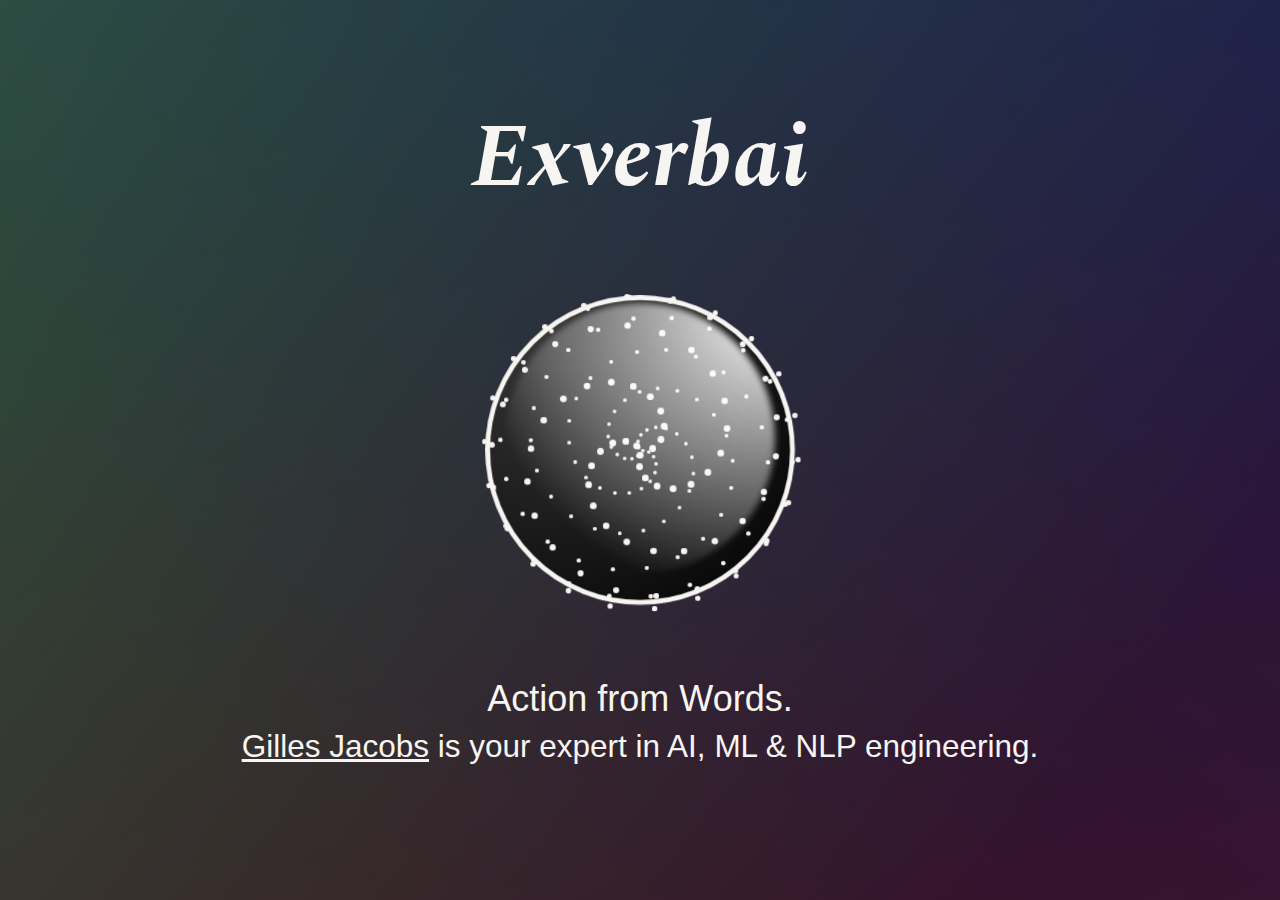
==== commit be499816: "feat: proper responsiveness" ====
--- a/index.html
+++ b/index.html
@@ -1 +1 @@
-<!doctypehtml><html lang=en><meta charset=UTF-8><meta content="width=device-width,initial-scale=1"name=viewport><meta content="Exverbai is your expert in AI, ML, and NLP engineering."name=description><title>Exverbai</title><link href="https://fonts.googleapis.com/css2?family=Spectral:ital,wght@1,700&display=swap"rel=preload as=style onload='this.rel="stylesheet"'><link href=/favicon.svg rel=icon type=image/svg+xml><link href=/apple-touch-icon.png rel=apple-touch-icon sizes=180x180><link href=/favicon-32x32.png rel=icon sizes=32x32 type=image/png><link href=/favicon-16x16.png rel=icon sizes=16x16 type=image/png><link href=/site.webmanifest rel=manifest><link href=/safari-pinned-tab.svg rel=mask-icon color=#000000><meta content=#ffffff name=msapplication-TileColor><meta content=#ffffff name=theme-color><style>html{-webkit-background-size:cover;-moz-background-size:cover;-o-background-size:cover;background-size:cover;background:linear-gradient(217deg,rgba(0,45,200,.2),rgba(255,50,50,0) 85%),linear-gradient(127deg,rgba(120,255,100,.25),rgba(100,255,100,0) 85%),linear-gradient(336deg,rgba(255,0,0,.15),rgba(100,100,255,0) 85%),rgba(25,20,40,1)}body{margin:0;display:flex;height:100vh;width:100vw;overflow:hidden;justify-content:center;align-items:center;flex-direction:column}:root{--scale-factor:0.6}.logo{color:#f7f5f2;font-family:Spectral,'Iowan Old Style','Palatino Linotype','URW Palladio L',P052,serif;font-style:italic;font-weight:700;font-size:clamp(5vh,8vw,10vh);position:relative}.subtitle{color:#f7f5f2;font-family:-apple-system,BlinkMacSystemFont,"Segoe UI",Roboto,Oxygen-Sans,Ubuntu,Cantarell,"Helvetica Neue",sans-serif;font-size:clamp(2vh,3vw + 1vh,4vh);margin-top:1rem;position:relative;justify-content:center;align-items:center}.subtitle.subtitle--second{font-size:clamp(1.5vh,2.5vw + .5vh,3.5vh)}.aard{width:500px;height:500px;position:relative;perspective:800px;background:radial-gradient(circle at 100px 100px,#363636,#000);border-radius:50%;border:8px solid #f7f5f2;transform:scale(var(--scale-factor))}.aard:before{content:"";position:absolute;top:1%;left:5%;width:90%;height:90%;border-radius:50%;background:radial-gradient(circle at 100% 0,#fff,rgba(255,255,255,0) 80%);filter:blur(5px);z-index:2}.maan{width:500px;height:500px;transform-style:preserve-3d;animation:rotate 25s infinite linear}span{display:inline-block;position:absolute;top:50%;left:50%;perspective:800px;transform-style:preserve-3d;width:0;height:0}span:before{content:"";width:8px;height:8px;display:inline-block;position:absolute;top:calc(50% - 2px);left:calc(50% - 2px);background:currentColor;color:inherit;border-radius:50%;animation:invertRotate 25s infinite linear,scale 2s infinite linear}.aard span:nth-child(1){transform:translate3d(-1.81569px,3.96736px,249.96192px);color:#f7f5f2}.aard span:nth-child(1):before{animation-delay:0s,-8.33ms}.aard span:nth-child(2){transform:translate3d(-5.70296px,-6.60301px,249.84771px);color:#f7f5f2}.aard span:nth-child(2):before{animation-delay:0s,-16.67ms}.aard span:nth-child(3){transform:translate3d(12.56286px,-3.65587px,249.65738px);color:#f7f5f2}.aard span:nth-child(3):before{animation-delay:0s,-25ms}.aard span:nth-child(4){transform:translate3d(-2.53739px,17.25354px,249.39101px);color:#f7f5f2}.aard span:nth-child(4):before{animation-delay:0s,-33.33ms}.aard span:nth-child(5){transform:translate3d(-18.28248px,-11.85364px,249.04867px);color:#f7f5f2}.aard span:nth-child(5):before{animation-delay:0s,-41.67ms}.aard span:nth-child(6){transform:translate3d(22.05169px,-14.02179px,248.63047px);color:#f7f5f2}.aard span:nth-child(6):before{animation-delay:0s,-50ms}.aard span:nth-child(7){transform:translate3d(4.16602px,30.18117px,248.13654px);color:#f7f5f2}.aard span:nth-child(7):before{animation-delay:0s,-58.33ms}.aard span:nth-child(8){transform:translate3d(-33.32011px,-10.0171px,247.56702px);color:#f7f5f2}.aard span:nth-child(8):before{animation-delay:0s,-.06667s}.aard span:nth-child(9){transform:translate3d(25.82407px,-29.37007px,246.92209px);color:#f7f5f2}.aard span:nth-child(9):before{animation-delay:0s,-75ms}.aard span:nth-child(10){transform:translate3d(17.71568px,39.63282px,246.20194px);color:#f7f5f2}.aard span:nth-child(10):before{animation-delay:0s,-83.33ms}.aard span:nth-child(11){transform:translate3d(-47.70038px,-.42223px,245.4068px);color:#f7f5f2}.aard span:nth-child(11):before{animation-delay:0s,-91.67ms}.aard span:nth-child(12){transform:translate3d(22.04794px,-47.07008px,244.5369px);color:#f7f5f2}.aard span:nth-child(12):before{animation-delay:0s,-.1s}.aard span:nth-child(13){transform:translate3d(36.3813px,42.88458px,243.59252px);color:#f7f5f2}.aard span:nth-child(13):before{animation-delay:0s,-.10833s}.aard span:nth-child(14){transform:translate3d(-58.21886px,16.38451px,242.57393px);color:#f7f5f2}.aard span:nth-child(14):before{animation-delay:0s,-.11667s}.aard span:nth-child(15){transform:translate3d(9.9808px,-63.93035px,241.48146px);color:#f7f5f2}.aard span:nth-child(15):before{animation-delay:0s,-125ms}.aard span:nth-child(16){transform:translate3d(57.48578px,37.99845px,240.31542px);color:#f7f5f2}.aard span:nth-child(16):before{animation-delay:0s,-.13333s}.aard span:nth-child(17){transform:translate3d(-62.02448px,38.6722px,239.07619px);color:#f7f5f2}.aard span:nth-child(17):before{animation-delay:0s,-.14167s}.aard span:nth-child(18){transform:translate3d(-9.88574px,-76.61913px,237.76413px);color:#f7f5f2}.aard span:nth-child(18):before{animation-delay:0s,-.15s}.aard span:nth-child(19){transform:translate3d(77.73539px,24.12204px,236.37964px);color:#f7f5f2}.aard span:nth-child(19):before{animation-delay:0s,-.15833s}.aard span:nth-child(20){transform:translate3d(-57.02656px,63.71093px,234.92316px);color:#f7f5f2}.aard span:nth-child(20):before{animation-delay:0s,-.16667s}.aard span:nth-child(21){transform:translate3d(-35.83548px,-82.11299px,233.39511px);color:#f7f5f2}.aard span:nth-child(21):before{animation-delay:0s,-175ms}.aard span:nth-child(22){transform:translate3d(93.63697px,1.65781px,231.79596px);color:#f7f5f2}.aard span:nth-child(22):before{animation-delay:0s,-.18333s}.aard span:nth-child(23){transform:translate3d(-42.21634px,88.08919px,230.12621px);color:#f7f5f2}.aard span:nth-child(23):before{animation-delay:0s,-.19167s}.aard span:nth-child(24){transform:translate3d(-65.09254px,-78.11933px,228.38636px);color:#f7f5f2}.aard span:nth-child(24):before{animation-delay:0s,-.2s}.aard span:nth-child(25){transform:translate3d(101.95307px,-27.7211px,226.57695px);color:#f7f5f2}.aard span:nth-child(25):before{animation-delay:0s,-.20833s}.aard span:nth-child(26){transform:translate3d(-17.86261px,108.12727px,224.69851px);color:#f7f5f2}.aard span:nth-child(26):before{animation-delay:0s,-.21667s}.aard span:nth-child(27){transform:translate3d(-94.1247px,-63.42123px,222.75163px);color:#f7f5f2}.aard span:nth-child(27):before{animation-delay:0s,-225ms}.aard span:nth-child(28){transform:translate3d(100.14064px,-61.21334px,220.7369px);color:#f7f5f2}.aard span:nth-child(28):before{animation-delay:0s,-.23333s}.aard span:nth-child(29){transform:translate3d(14.44492px,120.33855px,218.65493px);color:#f7f5f2}.aard span:nth-child(29):before{animation-delay:0s,-.24167s}.aard span:nth-child(30){transform:translate3d(-119.05162px,-38.10133px,216.50635px);color:#f7f5f2}.aard span:nth-child(30):before{animation-delay:0s,-.25s}.aard span:nth-child(31){transform:translate3d(86.72046px,-95.17655px,214.29183px);color:#f7f5f2}.aard span:nth-child(31):before{animation-delay:0s,-.25833s}.aard span:nth-child(32){transform:translate3d(51.91317px,121.88488px,212.01202px);color:#f7f5f2}.aard span:nth-child(32):before{animation-delay:0s,-.26667s}.aard span:nth-child(33){transform:translate3d(-136.11176px,-3.6152px,209.66764px);color:#f7f5f2}.aard span:nth-child(33):before{animation-delay:0s,-275ms}.aard span:nth-child(34){transform:translate3d(61.53121px,-125.5287px,207.25939px);color:#f7f5f2}.aard span:nth-child(34):before{animation-delay:0s,-.28333s}.aard span:nth-child(35){transform:translate3d(90.81424px,110.97136px,204.78801px);color:#f7f5f2}.aard span:nth-child(35):before{animation-delay:0s,-.29167s}.aard span:nth-child(36){transform:translate3d(-142.13391px,37.29841px,202.25425px);color:#f7f5f2}.aard span:nth-child(36):before{animation-delay:0s,-.3s}.aard span:nth-child(37){transform:translate3d(25.83552px,-148.21895px,199.65888px);color:#f7f5f2}.aard span:nth-child(37):before{animation-delay:0s,-.30833s}.aard span:nth-child(38){transform:translate3d(126.87726px,87.13267px,197.00269px);color:#f7f5f2}.aard span:nth-child(38):before{animation-delay:0s,-.31667s}.aard span:nth-child(39){transform:translate3d(-134.95824px,80.86428px,194.28649px);color:#f7f5f2}.aard span:nth-child(39):before{animation-delay:0s,-325ms}.aard span:nth-child(40){transform:translate3d(-17.73889px,-159.71483px,191.51111px);color:#f7f5f2}.aard span:nth-child(40):before{animation-delay:0s,-.33333s}.aard span:nth-child(41){transform:translate3d(155.76116px,51.37414px,188.6774px);color:#f7f5f2}.aard span:nth-child(41):before{animation-delay:0s,-.34167s}.aard span:nth-child(42){transform:translate3d(-113.75613px,122.65002px,185.78621px);color:#f7f5f2}.aard span:nth-child(42):before{animation-delay:0s,-.35s}.aard span:nth-child(43){transform:translate3d(-65.42043px,-157.44929px,182.83843px);color:#f7f5f2}.aard span:nth-child(43):before{animation-delay:0s,-.35833s}.aard span:nth-child(44){transform:translate3d(173.55575px,6.14743px,179.83495px);color:#f7f5f2}.aard span:nth-child(44):before{animation-delay:0s,-.36667s}.aard span:nth-child(45){transform:translate3d(-79.20897px,158.03778px,176.7767px);color:#f7f5f2}.aard span:nth-child(45):before{animation-delay:0s,-375ms}.aard span:nth-child(46){transform:translate3d(-112.65661px,-140.17524px,173.66459px);color:#f7f5f2}.aard span:nth-child(46):before{animation-delay:0s,-.38333s}.aard span:nth-child(47){transform:translate3d(177.25442px,-44.84149px,170.49959px);color:#f7f5f2}.aard span:nth-child(47):before{animation-delay:0s,-.39167s}.aard span:nth-child(48){transform:translate3d(-33.52149px,182.73704px,167.28265px);color:#f7f5f2}.aard span:nth-child(48):before{animation-delay:0s,-.4s}.aard span:nth-child(49){transform:translate3d(-154.58117px,-108.1842px,164.01476px);color:#f7f5f2}.aard span:nth-child(49):before{animation-delay:0s,-.40833s}.aard span:nth-child(50){transform:translate3d(165.14365px,-96.97465px,160.6969px);color:#f7f5f2}.aard span:nth-child(50):before{animation-delay:0s,-.41667s}.aard span:nth-child(51){transform:translate3d(19.73673px,193.28141px,157.3301px);color:#f7f5f2}.aard span:nth-child(51):before{animation-delay:0s,-425ms}.aard span:nth-child(52){transform:translate3d(-186.53554px,-63.36048px,153.91537px);color:#f7f5f2}.aard span:nth-child(52):before{animation-delay:0s,-.43333s}.aard span:nth-child(53){transform:translate3d(137.06313px,-145.18046px,150.45376px);color:#f7f5f2}.aard span:nth-child(53):before{animation-delay:0s,-.44167s}.aard span:nth-child(54){transform:translate3d(75.94841px,187.45298px,146.94631px);color:#f7f5f2}.aard span:nth-child(54):before{animation-delay:0s,-.45s}.aard span:nth-child(55){transform:translate3d(-204.58749px,-9.06037px,143.39411px);color:#f7f5f2}.aard span:nth-child(55):before{animation-delay:0s,-.45833s}.aard span:nth-child(56){transform:translate3d(94.50388px,-184.45995px,139.79823px);color:#f7f5f2}.aard span:nth-child(56):before{animation-delay:0s,-.46667s}.aard span:nth-child(57){transform:translate3d(129.89343px,164.58499px,136.15976px);color:#f7f5f2}.aard span:nth-child(57):before{animation-delay:0s,-475ms}.aard span:nth-child(58){transform:translate3d(-205.98923px,50.17506px,132.47982px);color:#f7f5f2}.aard span:nth-child(58):before{animation-delay:0s,-.48333s}.aard span:nth-child(59){transform:translate3d(40.52889px,-210.42432px,128.75952px);color:#f7f5f2}.aard span:nth-child(59):before{animation-delay:0s,-.49167s}.aard span:nth-child(60){transform:translate3d(176.27535px,125.70601px,125px);color:#f7f5f2}.aard span:nth-child(60):before{animation-delay:0s,-.5s}.aard span:nth-child(61){transform:translate3d(-189.52289px,109.04609px,121.20241px);color:#f7f5f2}.aard span:nth-child(61):before{animation-delay:0s,-.50833s}.aard span:nth-child(62){transform:translate3d(-20.47913px,-219.78486px,117.36789px);color:#f7f5f2}.aard span:nth-child(62):before{animation-delay:0s,-.51667s}.aard span:nth-child(63){transform:translate3d(210.27401px,73.50599px,113.49762px);color:#f7f5f2}.aard span:nth-child(63):before{animation-delay:0s,-525ms}.aard span:nth-child(64){transform:translate3d(-155.69266px,162.0161px,109.59279px);color:#f7f5f2}.aard span:nth-child(64):before{animation-delay:0s,-.53333s}.aard span:nth-child(65){transform:translate3d(-83.21975px,-210.74057px,105.65457px);color:#f7f5f2}.aard span:nth-child(65):before{animation-delay:0s,-.54167s}.aard span:nth-child(66){transform:translate3d(228.06436px,12.12357px,101.68416px);color:#f7f5f2}.aard span:nth-child(66):before{animation-delay:0s,-.55s}.aard span:nth-child(67){transform:translate3d(-106.73918px,203.87452px,97.68278px);color:#f7f5f2}.aard span:nth-child(67):before{animation-delay:0s,-.55833s}.aard span:nth-child(68){transform:translate3d(-141.98621px,-183.21923px,93.65165px);color:#f7f5f2}.aard span:nth-child(68):before{animation-delay:0s,-.56667s}.aard span:nth-child(69){transform:translate3d(227.24489px,-53.22628px,89.59199px);color:#f7f5f2}.aard span:nth-child(69):before{animation-delay:0s,-575ms}.aard span:nth-child(70){transform:translate3d(-46.47099px,230.28099px,85.50504px);color:#f7f5f2}.aard span:nth-child(70):before{animation-delay:0s,-.58333s}.aard span:nth-child(71){transform:translate3d(-191.23347px,-138.94277px,81.39204px);color:#f7f5f2}.aard span:nth-child(71):before{animation-delay:0s,-.59167s}.aard span:nth-child(72){transform:translate3d(207.1276px,-116.74732px,77.25425px);color:#f7f5f2}.aard span:nth-child(72):before{animation-delay:0s,-.6s}.aard span:nth-child(73){transform:translate3d(20.0727px,238.23205px,73.09293px);color:#f7f5f2}.aard span:nth-child(73):before{animation-delay:0s,-.60833s}.aard span:nth-child(74){transform:translate3d(-226.14314px,-81.30673px,68.90934px);color:#f7f5f2}.aard span:nth-child(74):before{animation-delay:0s,-.61667s}.aard span:nth-child(75){transform:translate3d(168.8561px,-172.6294px,64.70476px);color:#f7f5f2}.aard span:nth-child(75):before{animation-delay:0s,-625ms}.aard span:nth-child(76){transform:translate3d(87.09478px,226.39923px,60.48047px);color:#f7f5f2}.aard span:nth-child(76):before{animation-delay:0s,-.63333s}.aard span:nth-child(77){transform:translate3d(-243.12509px,-15.08333px,56.23776px);color:#f7f5f2}.aard span:nth-child(77):before{animation-delay:0s,-.64167s}.aard span:nth-child(78){transform:translate3d(115.33639px,-215.62888px,51.97792px);color:#f7f5f2}.aard span:nth-child(78):before{animation-delay:0s,-.65s}.aard span:nth-child(79){transform:translate3d(148.60066px,195.30064px,47.70225px);color:#f7f5f2}.aard span:nth-child(79):before{animation-delay:0s,-.65833s}.aard span:nth-child(80){transform:translate3d(-240.20183px,54.02292px,43.41204px);color:#f7f5f2}.aard span:nth-child(80):before{animation-delay:0s,-.66667s}.aard span:nth-child(81){transform:translate3d(50.98502px,-241.601px,39.10862px);color:#f7f5f2}.aard span:nth-child(81):before{animation-delay:0s,-675ms}.aard span:nth-child(82){transform:translate3d(198.98829px,147.28573px,34.79328px);color:#f7f5f2}.aard span:nth-child(82):before{animation-delay:0s,-.68333s}.aard span:nth-child(83){transform:translate3d(-217.23348px,119.9223px,30.46734px);color:#f7f5f2}.aard span:nth-child(83):before{animation-delay:0s,-.69167s}.aard span:nth-child(84){transform:translate3d(-18.68112px,-247.92767px,26.13212px);color:#f7f5f2}.aard span:nth-child(84):before{animation-delay:0s,-.7s}.aard span:nth-child(85){transform:translate3d(233.60635px,86.33259px,21.78894px);color:#f7f5f2}.aard span:nth-child(85):before{animation-delay:0s,-.70833s}.aard span:nth-child(86){transform:translate3d(-175.95808px,176.73322px,17.43912px);color:#f7f5f2}.aard span:nth-child(86):before{animation-delay:0s,-.71667s}.aard span:nth-child(87){transform:translate3d(-87.5721px,-233.79465px,13.08399px);color:#f7f5f2}.aard span:nth-child(87):before{animation-delay:0s,-725ms}.aard span:nth-child(88){transform:translate3d(249.22157px,17.67728px,8.72487px);color:#f7f5f2}.aard span:nth-child(88):before{animation-delay:0s,-.73333s}.aard span:nth-child(89){transform:translate3d(-119.84144px,219.36042px,4.3631px);color:#f7f5f2}.aard span:nth-child(89):before{animation-delay:0s,-.74167s}.aard span:nth-child(90){transform:translate3d(-149.61502px,-200.28816px,0);color:#f7f5f2}.aard span:nth-child(90):before{animation-delay:0s,-.75s}.aard span:nth-child(91){transform:translate3d(244.3461px,-52.68724px,-4.3631px);color:#f7f5f2}.aard span:nth-child(91):before{animation-delay:0s,-.75833s}.aard span:nth-child(92){transform:translate3d(-53.75091px,243.99737px,-8.72487px);color:#f7f5f2}.aard span:nth-child(92):before{animation-delay:0s,-.76667s}.aard span:nth-child(93){transform:translate3d(-199.34594px,-150.29972px,-13.08399px);color:#f7f5f2}.aard span:nth-child(93):before{animation-delay:0s,-775ms}.aard span:nth-child(94){transform:translate3d(219.39px,-118.59133px,-17.43912px);color:#f7f5f2}.aard span:nth-child(94):before{animation-delay:0s,-.78333s}.aard span:nth-child(95){transform:translate3d(16.51364px,248.50059px,-21.78894px);color:#f7f5f2}.aard span:nth-child(95):before{animation-delay:0s,-.79167s}.aard span:nth-child(96){transform:translate3d(-232.44207px,-88.24849px,-26.13212px);color:#f7f5f2}.aard span:nth-child(96):before{animation-delay:0s,-.8s}.aard span:nth-child(97){transform:translate3d(176.62258px,-174.28771px,-30.46734px);color:#f7f5f2}.aard span:nth-child(97):before{animation-delay:0s,-.80833s}.aard span:nth-child(98){transform:translate3d(84.7834px,232.59665px,-34.79328px);color:#f7f5f2}.aard span:nth-child(98):before{animation-delay:0s,-.81667s}.aard span:nth-child(99){transform:translate3d(-246.139px,-19.64971px,-39.10862px);color:#f7f5f2}.aard span:nth-child(99):before{animation-delay:0s,-825ms}.aard span:nth-child(100){transform:translate3d(119.94655px,-215.00749px,-43.41204px);color:#f7f5f2}.aard span:nth-child(100):before{animation-delay:0s,-.83333s}.aard span:nth-child(101){transform:translate3d(145.12017px,197.90056px,-47.70225px);color:#f7f5f2}.aard span:nth-child(101):before{animation-delay:0s,-.84167s}.aard span:nth-child(102){transform:translate3d(-239.48983px,49.42589px,-51.97792px);color:#f7f5f2}.aard span:nth-child(102):before{animation-delay:0s,-.85s}.aard span:nth-child(103){transform:translate3d(54.50878px,-237.41547px,-56.23776px);color:#f7f5f2}.aard span:nth-child(103):before{animation-delay:0s,-.85833s}.aard span:nth-child(104){transform:translate3d(192.38977px,147.744px,-60.48047px);color:#f7f5f2}.aard span:nth-child(104):before{animation-delay:0s,-.86667s}.aard span:nth-child(105){transform:translate3d(-213.44002px,112.94535px,-64.70476px);color:#f7f5f2}.aard span:nth-child(105):before{animation-delay:0s,-875ms}.aard span:nth-child(106){transform:translate3d(-13.81151px,-239.91821px,-68.90934px);color:#f7f5f2}.aard span:nth-child(106):before{animation-delay:0s,-.88333s}.aard span:nth-child(107){transform:translate3d(222.75001px,86.83234px,-73.09293px);color:#f7f5f2}.aard span:nth-child(107):before{animation-delay:0s,-.89167s}.aard span:nth-child(108){transform:translate3d(-170.7111px,165.49774px,-77.25425px);color:#f7f5f2}.aard span:nth-child(108):before{animation-delay:0s,-.9s}.aard span:nth-child(109){transform:translate3d(-78.98318px,-222.79361px,-81.39204px);color:#f7f5f2}.aard span:nth-child(109):before{animation-delay:0s,-.90833s}.aard span:nth-child(110){transform:translate3d(234.00347px,20.7669px,-85.50504px);color:#f7f5f2}.aard span:nth-child(110):before{animation-delay:0s,-.91667s}.aard span:nth-child(111){transform:translate3d(-115.50687px,202.80887px,-89.59199px);color:#f7f5f2}.aard span:nth-child(111):before{animation-delay:0s,-925ms}.aard span:nth-child(112){transform:translate3d(-135.41157px,-188.13047px,-93.65165px);color:#f7f5f2}.aard span:nth-child(112):before{animation-delay:0s,-.93333s}.aard span:nth-child(113){transform:translate3d(225.77944px,-44.51649px,-97.68278px);color:#f7f5f2}.aard span:nth-child(113):before{animation-delay:0s,-.94167s}.aard span:nth-child(114){transform:translate3d(-53.07435px,222.13385px,-101.68416px);color:#f7f5f2}.aard span:nth-child(114):before{animation-delay:0s,-.95s}.aard span:nth-child(115){transform:translate3d(-178.47374px,-139.58595px,-105.65457px);color:#f7f5f2}.aard span:nth-child(115):before{animation-delay:0s,-.95833s}.aard span:nth-child(116){transform:translate3d(199.52841px,-103.33362px,-109.59279px);color:#f7f5f2}.aard span:nth-child(116):before{animation-delay:0s,-.96667s}.aard span:nth-child(117){transform:translate3d(10.83319px,222.48805px,-113.49762px);color:#f7f5f2}.aard span:nth-child(117):before{animation-delay:0s,-975ms}.aard span:nth-child(118){transform:translate3d(-204.94541px,-81.98877px,-117.36789px);color:#f7f5f2}.aard span:nth-child(118):before{animation-delay:0s,-.98333s}.aard span:nth-child(119){transform:translate3d(158.33197px,-150.80108px,-121.20241px);color:#f7f5f2}.aard span:nth-child(119):before{animation-delay:0s,-.99167s}.aard span:nth-child(120){transform:translate3d(70.53372px,204.69488px,-125px);color:#f7f5f2}.aard span:nth-child(120):before{animation-delay:0s,-1s}.aard span:nth-child(121){transform:translate3d(-213.27688px,-20.83172px,-128.75952px);color:#f7f5f2}.aard span:nth-child(121):before{animation-delay:0s,-1.00833s}.aard span:nth-child(122){transform:translate3d(106.55096px,-183.29209px,-132.47982px);color:#f7f5f2}.aard span:nth-child(122):before{animation-delay:0s,-1.01667s}.aard span:nth-child(123){transform:translate3d(120.97352px,171.24814px,-136.15976px);color:#f7f5f2}.aard span:nth-child(123):before{animation-delay:0s,-1.025s}.aard span:nth-child(124){transform:translate3d(-203.69145px,38.29161px,-139.79823px);color:#f7f5f2}.aard span:nth-child(124):before{animation-delay:0s,-1.03333s}.aard span:nth-child(125){transform:translate3d(49.35152px,-198.7525px,-143.39411px);color:#f7f5f2}.aard span:nth-child(125):before{animation-delay:0s,-1.04167s}.aard span:nth-child(126){transform:translate3d(158.20572px,126.00687px,-146.94631px);color:#f7f5f2}.aard span:nth-child(126):before{animation-delay:0s,-1.05s}.aard span:nth-child(127){transform:translate3d(-178.09941px,90.24559px,-150.45376px);color:#f7f5f2}.aard span:nth-child(127):before{animation-delay:0s,-1.05833s}.aard span:nth-child(128){transform:translate3d(-7.83889px,-196.84667px,-153.91537px);color:#f7f5f2}.aard span:nth-child(128):before{animation-delay:0s,-1.06667s}.aard span:nth-child(129){transform:translate3d(179.74144px,73.75807px,-157.3301px);color:#f7f5f2}.aard span:nth-child(129):before{animation-delay:0s,-1.075s}.aard span:nth-child(130){transform:translate3d(-139.84029px,130.84799px,-160.6969px);color:#f7f5f2}.aard span:nth-child(130):before{animation-delay:0s,-1.08333s}.aard span:nth-child(131){transform:translate3d(-59.88623px,-178.92121px,-164.01476px);color:#f7f5f2}.aard span:nth-child(131):before{animation-delay:0s,-1.09167s}.aard span:nth-child(132){transform:translate3d(184.73916px,19.69659px,-167.28265px);color:#f7f5f2}.aard span:nth-child(132):before{animation-delay:0s,-1.1s}.aard span:nth-child(133){transform:translate3d(-93.28471px,157.25092px,-170.49959px);color:#f7f5f2}.aard span:nth-child(133):before{animation-delay:0s,-1.10833s}.aard span:nth-child(134){transform:translate3d(-102.45657px,-147.79466px,-173.66459px);color:#f7f5f2}.aard span:nth-child(134):before{animation-delay:0s,-1.11667s}.aard span:nth-child(135){transform:translate3d(174.01579px,-31.12082px,-176.7767px);color:#f7f5f2}.aard span:nth-child(135):before{animation-delay:0s,-1.125s}.aard span:nth-child(136){transform:translate3d(-43.34135px,168.16931px,-179.83495px);color:#f7f5f2}.aard span:nth-child(136):before{animation-delay:0s,-1.13333s}.aard span:nth-child(137){transform:translate3d(-132.4214px,-107.39964px,-182.83843px);color:#f7f5f2}.aard span:nth-child(137):before{animation-delay:0s,-1.14167s}.aard span:nth-child(138){transform:translate3d(149.88264px,-74.28783px,-185.78621px);color:#f7f5f2}.aard span:nth-child(138):before{animation-delay:0s,-1.15s}.aard span:nth-child(139){transform:translate3d(5.07542px,163.93621px,-188.6774px);color:#f7f5f2}.aard span:nth-child(139):before{animation-delay:0s,-1.15833s}.aard span:nth-child(140){transform:translate3d(-148.1207px,-62.31977px,-191.51111px);color:#f7f5f2}.aard span:nth-child(140):before{animation-delay:0s,-1.16667s}.aard span:nth-child(141){transform:translate3d(115.82848px,-106.47311px,-194.28649px);color:#f7f5f2}.aard span:nth-child(141):before{animation-delay:0s,-1.175s}.aard span:nth-child(142){transform:translate3d(47.55893px,146.38336px,-197.00269px);color:#f7f5f2}.aard span:nth-child(142):before{animation-delay:0s,-1.18333s}.aard span:nth-child(143){transform:translate3d(-149.45879px,-17.27431px,-199.65888px);color:#f7f5f2}.aard span:nth-child(143):before{animation-delay:0s,-1.19167s}.aard span:nth-child(144){transform:translate3d(76.08815px,-125.71321px,-202.25425px);color:#f7f5f2}.aard span:nth-child(144):before{animation-delay:0s,-1.2s}.aard span:nth-child(145){transform:translate3d(80.64899px,118.56479px,-204.78801px);color:#f7f5f2}.aard span:nth-child(145):before{animation-delay:0s,-1.20833s}.aard span:nth-child(146){transform:translate3d(-137.8273px,23.39188px,-207.25939px);color:#f7f5f2}.aard span:nth-child(146):before{animation-delay:0s,-1.21667s}.aard span:nth-child(147){transform:translate3d(35.14702px,-131.5453px,-209.66764px);color:#f7f5f2}.aard span:nth-child(147):before{animation-delay:0s,-1.225s}.aard span:nth-child(148){transform:translate3d(102.15002px,84.35801px,-212.01202px);color:#f7f5f2}.aard span:nth-child(148):before{animation-delay:0s,-1.23333s}.aard span:nth-child(149){transform:translate3d(-115.86811px,56.15687px,-214.29183px);color:#f7f5f2}.aard span:nth-child(149):before{animation-delay:0s,-1.24167s}.aard span:nth-child(150){transform:translate3d(-2.76208px,-124.96948px,-216.50635px);color:#f7f5f2}.aard span:nth-child(150):before{animation-delay:0s,-1.25s}.aard span:nth-child(151){transform:translate3d(111.29664px,47.99044px,-218.65493px);color:#f7f5f2}.aard span:nth-child(151):before{animation-delay:0s,-1.25833s}.aard span:nth-child(152){transform:translate3d(-87.10744px,78.66076px,-220.7369px);color:#f7f5f2}.aard span:nth-child(152):before{animation-delay:0s,-1.26667s}.aard span:nth-child(153){transform:translate3d(-34.11328px,-108.24969px,-222.75163px);color:#f7f5f2}.aard span:nth-child(153):before{animation-delay:0s,-1.275s}.aard span:nth-child(154){transform:translate3d(108.7524px,13.546px,-224.69851px);color:#f7f5f2}.aard span:nth-child(154):before{animation-delay:0s,-1.28333s}.aard span:nth-child(155){transform:translate3d(-55.50538px,89.90017px,-226.57695px);color:#f7f5f2}.aard span:nth-child(155):before{animation-delay:0s,-1.29167s}.aard span:nth-child(156){transform:translate3d(-56.44368px,-84.58002px,-228.38636px);color:#f7f5f2}.aard span:nth-child(156):before{animation-delay:0s,-1.3s}.aard span:nth-child(157){transform:translate3d(96.44651px,-15.4918px,-230.12621px);color:#f7f5f2}.aard span:nth-child(157):before{animation-delay:0s,-1.30833s}.aard span:nth-child(158){transform:translate3d(-24.97427px,90.26027px,-231.79596px);color:#f7f5f2}.aard span:nth-child(158):before{animation-delay:0s,-1.31667s}.aard span:nth-child(159){transform:translate3d(-68.57323px,-57.65793px,-233.39511px);color:#f7f5f2}.aard span:nth-child(159):before{animation-delay:0s,-1.325s}.aard span:nth-child(160){transform:translate3d(77.27134px,-36.60945px,-234.92316px);color:#f7f5f2}.aard span:nth-child(160):before{animation-delay:0s,-1.33333s}.aard span:nth-child(161){transform:translate3d(1.07817px,81.3849px,-236.37964px);color:#f7f5f2}.aard span:nth-child(161):before{animation-delay:0s,-1.34167s}.aard span:nth-child(162){transform:translate3d(-70.66679px,-31.21575px,-237.76413px);color:#f7f5f2}.aard span:nth-child(162):before{animation-delay:0s,-1.35s}.aard span:nth-child(163){transform:translate3d(54.67918px,-48.50529px,-239.07619px);color:#f7f5f2}.aard span:nth-child(163):before{animation-delay:0s,-1.35833s}.aard span:nth-child(164){transform:translate3d(20.12911px,65.90384px,-240.31542px);color:#f7f5f2}.aard span:nth-child(164):before{animation-delay:0s,-1.36667s}.aard span:nth-child(165){transform:translate3d(-64.13528px,-8.56572px,-241.48146px);color:#f7f5f2}.aard span:nth-child(165):before{animation-delay:0s,-1.375s}.aard span:nth-child(166){transform:translate3d(32.22754px,-51.17884px,-242.57393px);color:#f7f5f2}.aard span:nth-child(166):before{animation-delay:0s,-1.38333s}.aard span:nth-child(167){transform:translate3d(30.80165px,47.05257px,-243.59252px);color:#f7f5f2}.aard span:nth-child(167):before{animation-delay:0s,-1.39167s}.aard span:nth-child(168){transform:translate3d(-51.39105px,7.78876px,-244.5369px);color:#f7f5f2}.aard span:nth-child(168):before{animation-delay:0s,-1.4s}.aard span:nth-child(169){transform:translate3d(13.12729px,-45.86043px,-245.4068px);color:#f7f5f2}.aard span:nth-child(169):before{animation-delay:0s,-1.40833s}.aard span:nth-child(170){transform:translate3d(32.97875px,28.23132px,-246.20194px);color:#f7f5f2}.aard span:nth-child(170):before{animation-delay:0s,-1.41667s}.aard span:nth-child(171){transform:translate3d(-35.48948px,16.43108px,-246.92209px);color:#f7f5f2}.aard span:nth-child(171):before{animation-delay:0s,-1.425s}.aard span:nth-child(172){transform:translate3d(-.15294px,-34.79294px,-247.56702px);color:#f7f5f2}.aard span:nth-child(172):before{animation-delay:0s,-1.43333s}.aard span:nth-child(173){transform:translate3d(27.75933px,12.55699px,-248.13654px);color:#f7f5f2}.aard span:nth-child(173):before{animation-delay:0s,-1.44167s}.aard span:nth-child(174){transform:translate3d(-19.70158px,17.16786px,-248.63047px);color:#f7f5f2}.aard span:nth-child(174):before{animation-delay:0s,-1.45s}.aard span:nth-child(175){transform:translate3d(-6.18007px,-20.89413px,-249.04867px);color:#f7f5f2}.aard span:nth-child(175):before{animation-delay:0s,-1.45833s}.aard span:nth-child(176){transform:translate3d(17.26452px,2.46153px,-249.39101px);color:#f7f5f2}.aard span:nth-child(176):before{animation-delay:0s,-1.46667s}.aard span:nth-child(177){transform:translate3d(-7.06964px,11.00958px,-249.65738px);color:#f7f5f2}.aard span:nth-child(177):before{animation-delay:0s,-1.475s}.aard span:nth-child(178){transform:translate3d(-4.71385px,-7.34187px,-249.84771px);color:#f7f5f2}.aard span:nth-child(178):before{animation-delay:0s,-1.48333s}.aard span:nth-child(179){transform:translate3d(4.31946px,-.61559px,-249.96192px);color:#f7f5f2}.aard span:nth-child(179):before{animation-delay:0s,-1.49167s}.aard span:nth-child(180){transform:translate3d(0,0,-250px);color:#f7f5f2}.aard span:nth-child(180):before{animation-delay:0s,-1.5s}@keyframes rotate{to{transform:rotateY(360deg)}}@keyframes invertRotate{to{transform:rotateY(-360deg)}}@media (max-width:768px),(max-height:1080px){:root{--scale-factor:0.5}}@media (max-width:480px),(max-height:768px){:root{--scale-factor:0.4}}a:link,a:visited{color:#f7f5f2;text-decoration:underline}a:active,a:hover{color:#777}</style><div class=logo>Exverbai</div><div class=aard><div class=maan><span></span><span></span><span></span><span></span><span></span><span></span><span></span><span></span><span></span><span></span><span></span><span></span><span></span><span></span><span></span><span></span><span></span><span></span><span></span><span></span><span></span><span></span><span></span><span></span><span></span><span></span><span></span><span></span><span></span><span></span><span></span><span></span><span></span><span></span><span></span><span></span><span></span><span></span><span></span><span></span><span></span><span></span><span></span><span></span><span></span><span></span><span></span><span></span><span></span><span></span><span></span><span></span><span></span><span></span><span></span><span></span><span></span><span></span><span></span><span></span><span></span><span></span><span></span><span></span><span></span><span></span><span></span><span></span><span></span><span></span><span></span><span></span><span></span><span></span><span></span><span></span><span></span><span></span><span></span><span></span><span></span><span></span><span></span><span></span><span></span><span></span><span></span><span></span><span></span><span></span><span></span><span></span><span></span><span></span><span></span><span></span><span></span><span></span><span></span><span></span><span></span><span></span><span></span><span></span><span></span><span></span><span></span><span></span><span></span><span></span><span></span><span></span><span></span><span></span><span></span><span></span><span></span><span></span><span></span><span></span><span></span><span></span><span></span><span></span><span></span><span></span><span></span><span></span><span></span><span></span><span></span><span></span><span></span><span></span><span></span><span></span><span></span><span></span><span></span><span></span><span></span><span></span><span></span><span></span><span></span><span></span><span></span><span></span><span></span><span></span><span></span><span></span><span></span><span></span><span></span><span></span><span></span><span></span><span></span><span></span><span></span><span></span><span></span><span></span><span></span><span></span><span></span><span></span><span></span><span></span><span></span><span></span><span></span><span></span><span></span><span></span><span></span><span></span><span></span></div></div><div class=subtitle>Action from Words.</div><div class="subtitle subtitle--second"><a href=https://www.linkedin.com/in/gilles-m-jacobs/ >Gilles Jacobs</a> is your expert in AI, ML & NLP engineering.</div>+<!doctypehtml><html lang=en><meta charset=UTF-8><meta content="width=device-width,initial-scale=1"name=viewport><meta content="Exverbai is your expert in AI, ML, and NLP engineering."name=description><title>Exverbai</title><link href="https://fonts.googleapis.com/css2?family=Spectral:ital,wght@1,700&display=swap"rel=preload as=style onload='this.rel="stylesheet"'><link href=/favicon.svg rel=icon type=image/svg+xml><link href=/apple-touch-icon.png rel=apple-touch-icon sizes=180x180><link href=/favicon-32x32.png rel=icon sizes=32x32 type=image/png><link href=/favicon-16x16.png rel=icon sizes=16x16 type=image/png><link href=/site.webmanifest rel=manifest><link href=/safari-pinned-tab.svg rel=mask-icon color=#000000><meta content=#ffffff name=msapplication-TileColor><meta content=#ffffff name=theme-color><style>html{-webkit-background-size:cover;-moz-background-size:cover;-o-background-size:cover;background-size:cover;background:linear-gradient(217deg,rgba(0,45,200,.2),rgba(255,50,50,0) 85%),linear-gradient(127deg,rgba(120,255,100,.25),rgba(100,255,100,0) 85%),linear-gradient(336deg,rgba(255,0,0,.15),rgba(100,100,255,0) 85%),rgba(25,20,40,1)}body{margin:0;display:flex;height:100vh;width:100vw;overflow:hidden;justify-content:center;align-items:center;flex-direction:column}:root{--scale-factor:0.6}.logo{color:#f7f5f2;font-family:Spectral,'Iowan Old Style','Palatino Linotype','URW Palladio L',P052,serif;font-style:italic;font-weight:700;font-size:clamp(5vh,8vw,10vh);position:absolute;top:10vh;user-select:none}.subtitle{color:#f7f5f2;font-family:-apple-system,BlinkMacSystemFont,"Segoe UI",Roboto,Oxygen-Sans,Ubuntu,Cantarell,"Helvetica Neue",sans-serif;font-size:clamp(2vh,3vw + 1vh,4vh);margin-top:1rem;position:absolute;justify-content:center;align-items:center;bottom:20vh}.subtitle.subtitle--second{font-size:clamp(1.5vh,2.5vw + .5vh,3.5vh);bottom:15vh}.aard{width:500px;height:500px;position:relative;perspective:800px;background:radial-gradient(circle at 100px 100px,#363636,#000);border-radius:50%;border:8px solid #f7f5f2;transform:scale(var(--scale-factor))}.aard:before{content:"";position:absolute;top:1%;left:5%;width:90%;height:90%;border-radius:50%;background:radial-gradient(circle at 100% 0,#fff,rgba(255,255,255,0) 80%);filter:blur(5px);z-index:2}.maan{width:500px;height:500px;transform-style:preserve-3d;animation:rotate 25s infinite linear}span{display:inline-block;position:absolute;top:50%;left:50%;perspective:800px;transform-style:preserve-3d;width:0;height:0}span:before{content:"";width:8px;height:8px;display:inline-block;position:absolute;top:calc(50% - 2px);left:calc(50% - 2px);background:currentColor;color:inherit;border-radius:50%;animation:invertRotate 25s infinite linear,scale 2s infinite linear}.aard span:nth-child(1){transform:translate3d(-1.81569px,3.96736px,249.96192px);color:#f7f5f2}.aard span:nth-child(1):before{animation-delay:0s,-8.33ms}.aard span:nth-child(2){transform:translate3d(-5.70296px,-6.60301px,249.84771px);color:#f7f5f2}.aard span:nth-child(2):before{animation-delay:0s,-16.67ms}.aard span:nth-child(3){transform:translate3d(12.56286px,-3.65587px,249.65738px);color:#f7f5f2}.aard span:nth-child(3):before{animation-delay:0s,-25ms}.aard span:nth-child(4){transform:translate3d(-2.53739px,17.25354px,249.39101px);color:#f7f5f2}.aard span:nth-child(4):before{animation-delay:0s,-33.33ms}.aard span:nth-child(5){transform:translate3d(-18.28248px,-11.85364px,249.04867px);color:#f7f5f2}.aard span:nth-child(5):before{animation-delay:0s,-41.67ms}.aard span:nth-child(6){transform:translate3d(22.05169px,-14.02179px,248.63047px);color:#f7f5f2}.aard span:nth-child(6):before{animation-delay:0s,-50ms}.aard span:nth-child(7){transform:translate3d(4.16602px,30.18117px,248.13654px);color:#f7f5f2}.aard span:nth-child(7):before{animation-delay:0s,-58.33ms}.aard span:nth-child(8){transform:translate3d(-33.32011px,-10.0171px,247.56702px);color:#f7f5f2}.aard span:nth-child(8):before{animation-delay:0s,-.06667s}.aard span:nth-child(9){transform:translate3d(25.82407px,-29.37007px,246.92209px);color:#f7f5f2}.aard span:nth-child(9):before{animation-delay:0s,-75ms}.aard span:nth-child(10){transform:translate3d(17.71568px,39.63282px,246.20194px);color:#f7f5f2}.aard span:nth-child(10):before{animation-delay:0s,-83.33ms}.aard span:nth-child(11){transform:translate3d(-47.70038px,-.42223px,245.4068px);color:#f7f5f2}.aard span:nth-child(11):before{animation-delay:0s,-91.67ms}.aard span:nth-child(12){transform:translate3d(22.04794px,-47.07008px,244.5369px);color:#f7f5f2}.aard span:nth-child(12):before{animation-delay:0s,-.1s}.aard span:nth-child(13){transform:translate3d(36.3813px,42.88458px,243.59252px);color:#f7f5f2}.aard span:nth-child(13):before{animation-delay:0s,-.10833s}.aard span:nth-child(14){transform:translate3d(-58.21886px,16.38451px,242.57393px);color:#f7f5f2}.aard span:nth-child(14):before{animation-delay:0s,-.11667s}.aard span:nth-child(15){transform:translate3d(9.9808px,-63.93035px,241.48146px);color:#f7f5f2}.aard span:nth-child(15):before{animation-delay:0s,-125ms}.aard span:nth-child(16){transform:translate3d(57.48578px,37.99845px,240.31542px);color:#f7f5f2}.aard span:nth-child(16):before{animation-delay:0s,-.13333s}.aard span:nth-child(17){transform:translate3d(-62.02448px,38.6722px,239.07619px);color:#f7f5f2}.aard span:nth-child(17):before{animation-delay:0s,-.14167s}.aard span:nth-child(18){transform:translate3d(-9.88574px,-76.61913px,237.76413px);color:#f7f5f2}.aard span:nth-child(18):before{animation-delay:0s,-.15s}.aard span:nth-child(19){transform:translate3d(77.73539px,24.12204px,236.37964px);color:#f7f5f2}.aard span:nth-child(19):before{animation-delay:0s,-.15833s}.aard span:nth-child(20){transform:translate3d(-57.02656px,63.71093px,234.92316px);color:#f7f5f2}.aard span:nth-child(20):before{animation-delay:0s,-.16667s}.aard span:nth-child(21){transform:translate3d(-35.83548px,-82.11299px,233.39511px);color:#f7f5f2}.aard span:nth-child(21):before{animation-delay:0s,-175ms}.aard span:nth-child(22){transform:translate3d(93.63697px,1.65781px,231.79596px);color:#f7f5f2}.aard span:nth-child(22):before{animation-delay:0s,-.18333s}.aard span:nth-child(23){transform:translate3d(-42.21634px,88.08919px,230.12621px);color:#f7f5f2}.aard span:nth-child(23):before{animation-delay:0s,-.19167s}.aard span:nth-child(24){transform:translate3d(-65.09254px,-78.11933px,228.38636px);color:#f7f5f2}.aard span:nth-child(24):before{animation-delay:0s,-.2s}.aard span:nth-child(25){transform:translate3d(101.95307px,-27.7211px,226.57695px);color:#f7f5f2}.aard span:nth-child(25):before{animation-delay:0s,-.20833s}.aard span:nth-child(26){transform:translate3d(-17.86261px,108.12727px,224.69851px);color:#f7f5f2}.aard span:nth-child(26):before{animation-delay:0s,-.21667s}.aard span:nth-child(27){transform:translate3d(-94.1247px,-63.42123px,222.75163px);color:#f7f5f2}.aard span:nth-child(27):before{animation-delay:0s,-225ms}.aard span:nth-child(28){transform:translate3d(100.14064px,-61.21334px,220.7369px);color:#f7f5f2}.aard span:nth-child(28):before{animation-delay:0s,-.23333s}.aard span:nth-child(29){transform:translate3d(14.44492px,120.33855px,218.65493px);color:#f7f5f2}.aard span:nth-child(29):before{animation-delay:0s,-.24167s}.aard span:nth-child(30){transform:translate3d(-119.05162px,-38.10133px,216.50635px);color:#f7f5f2}.aard span:nth-child(30):before{animation-delay:0s,-.25s}.aard span:nth-child(31){transform:translate3d(86.72046px,-95.17655px,214.29183px);color:#f7f5f2}.aard span:nth-child(31):before{animation-delay:0s,-.25833s}.aard span:nth-child(32){transform:translate3d(51.91317px,121.88488px,212.01202px);color:#f7f5f2}.aard span:nth-child(32):before{animation-delay:0s,-.26667s}.aard span:nth-child(33){transform:translate3d(-136.11176px,-3.6152px,209.66764px);color:#f7f5f2}.aard span:nth-child(33):before{animation-delay:0s,-275ms}.aard span:nth-child(34){transform:translate3d(61.53121px,-125.5287px,207.25939px);color:#f7f5f2}.aard span:nth-child(34):before{animation-delay:0s,-.28333s}.aard span:nth-child(35){transform:translate3d(90.81424px,110.97136px,204.78801px);color:#f7f5f2}.aard span:nth-child(35):before{animation-delay:0s,-.29167s}.aard span:nth-child(36){transform:translate3d(-142.13391px,37.29841px,202.25425px);color:#f7f5f2}.aard span:nth-child(36):before{animation-delay:0s,-.3s}.aard span:nth-child(37){transform:translate3d(25.83552px,-148.21895px,199.65888px);color:#f7f5f2}.aard span:nth-child(37):before{animation-delay:0s,-.30833s}.aard span:nth-child(38){transform:translate3d(126.87726px,87.13267px,197.00269px);color:#f7f5f2}.aard span:nth-child(38):before{animation-delay:0s,-.31667s}.aard span:nth-child(39){transform:translate3d(-134.95824px,80.86428px,194.28649px);color:#f7f5f2}.aard span:nth-child(39):before{animation-delay:0s,-325ms}.aard span:nth-child(40){transform:translate3d(-17.73889px,-159.71483px,191.51111px);color:#f7f5f2}.aard span:nth-child(40):before{animation-delay:0s,-.33333s}.aard span:nth-child(41){transform:translate3d(155.76116px,51.37414px,188.6774px);color:#f7f5f2}.aard span:nth-child(41):before{animation-delay:0s,-.34167s}.aard span:nth-child(42){transform:translate3d(-113.75613px,122.65002px,185.78621px);color:#f7f5f2}.aard span:nth-child(42):before{animation-delay:0s,-.35s}.aard span:nth-child(43){transform:translate3d(-65.42043px,-157.44929px,182.83843px);color:#f7f5f2}.aard span:nth-child(43):before{animation-delay:0s,-.35833s}.aard span:nth-child(44){transform:translate3d(173.55575px,6.14743px,179.83495px);color:#f7f5f2}.aard span:nth-child(44):before{animation-delay:0s,-.36667s}.aard span:nth-child(45){transform:translate3d(-79.20897px,158.03778px,176.7767px);color:#f7f5f2}.aard span:nth-child(45):before{animation-delay:0s,-375ms}.aard span:nth-child(46){transform:translate3d(-112.65661px,-140.17524px,173.66459px);color:#f7f5f2}.aard span:nth-child(46):before{animation-delay:0s,-.38333s}.aard span:nth-child(47){transform:translate3d(177.25442px,-44.84149px,170.49959px);color:#f7f5f2}.aard span:nth-child(47):before{animation-delay:0s,-.39167s}.aard span:nth-child(48){transform:translate3d(-33.52149px,182.73704px,167.28265px);color:#f7f5f2}.aard span:nth-child(48):before{animation-delay:0s,-.4s}.aard span:nth-child(49){transform:translate3d(-154.58117px,-108.1842px,164.01476px);color:#f7f5f2}.aard span:nth-child(49):before{animation-delay:0s,-.40833s}.aard span:nth-child(50){transform:translate3d(165.14365px,-96.97465px,160.6969px);color:#f7f5f2}.aard span:nth-child(50):before{animation-delay:0s,-.41667s}.aard span:nth-child(51){transform:translate3d(19.73673px,193.28141px,157.3301px);color:#f7f5f2}.aard span:nth-child(51):before{animation-delay:0s,-425ms}.aard span:nth-child(52){transform:translate3d(-186.53554px,-63.36048px,153.91537px);color:#f7f5f2}.aard span:nth-child(52):before{animation-delay:0s,-.43333s}.aard span:nth-child(53){transform:translate3d(137.06313px,-145.18046px,150.45376px);color:#f7f5f2}.aard span:nth-child(53):before{animation-delay:0s,-.44167s}.aard span:nth-child(54){transform:translate3d(75.94841px,187.45298px,146.94631px);color:#f7f5f2}.aard span:nth-child(54):before{animation-delay:0s,-.45s}.aard span:nth-child(55){transform:translate3d(-204.58749px,-9.06037px,143.39411px);color:#f7f5f2}.aard span:nth-child(55):before{animation-delay:0s,-.45833s}.aard span:nth-child(56){transform:translate3d(94.50388px,-184.45995px,139.79823px);color:#f7f5f2}.aard span:nth-child(56):before{animation-delay:0s,-.46667s}.aard span:nth-child(57){transform:translate3d(129.89343px,164.58499px,136.15976px);color:#f7f5f2}.aard span:nth-child(57):before{animation-delay:0s,-475ms}.aard span:nth-child(58){transform:translate3d(-205.98923px,50.17506px,132.47982px);color:#f7f5f2}.aard span:nth-child(58):before{animation-delay:0s,-.48333s}.aard span:nth-child(59){transform:translate3d(40.52889px,-210.42432px,128.75952px);color:#f7f5f2}.aard span:nth-child(59):before{animation-delay:0s,-.49167s}.aard span:nth-child(60){transform:translate3d(176.27535px,125.70601px,125px);color:#f7f5f2}.aard span:nth-child(60):before{animation-delay:0s,-.5s}.aard span:nth-child(61){transform:translate3d(-189.52289px,109.04609px,121.20241px);color:#f7f5f2}.aard span:nth-child(61):before{animation-delay:0s,-.50833s}.aard span:nth-child(62){transform:translate3d(-20.47913px,-219.78486px,117.36789px);color:#f7f5f2}.aard span:nth-child(62):before{animation-delay:0s,-.51667s}.aard span:nth-child(63){transform:translate3d(210.27401px,73.50599px,113.49762px);color:#f7f5f2}.aard span:nth-child(63):before{animation-delay:0s,-525ms}.aard span:nth-child(64){transform:translate3d(-155.69266px,162.0161px,109.59279px);color:#f7f5f2}.aard span:nth-child(64):before{animation-delay:0s,-.53333s}.aard span:nth-child(65){transform:translate3d(-83.21975px,-210.74057px,105.65457px);color:#f7f5f2}.aard span:nth-child(65):before{animation-delay:0s,-.54167s}.aard span:nth-child(66){transform:translate3d(228.06436px,12.12357px,101.68416px);color:#f7f5f2}.aard span:nth-child(66):before{animation-delay:0s,-.55s}.aard span:nth-child(67){transform:translate3d(-106.73918px,203.87452px,97.68278px);color:#f7f5f2}.aard span:nth-child(67):before{animation-delay:0s,-.55833s}.aard span:nth-child(68){transform:translate3d(-141.98621px,-183.21923px,93.65165px);color:#f7f5f2}.aard span:nth-child(68):before{animation-delay:0s,-.56667s}.aard span:nth-child(69){transform:translate3d(227.24489px,-53.22628px,89.59199px);color:#f7f5f2}.aard span:nth-child(69):before{animation-delay:0s,-575ms}.aard span:nth-child(70){transform:translate3d(-46.47099px,230.28099px,85.50504px);color:#f7f5f2}.aard span:nth-child(70):before{animation-delay:0s,-.58333s}.aard span:nth-child(71){transform:translate3d(-191.23347px,-138.94277px,81.39204px);color:#f7f5f2}.aard span:nth-child(71):before{animation-delay:0s,-.59167s}.aard span:nth-child(72){transform:translate3d(207.1276px,-116.74732px,77.25425px);color:#f7f5f2}.aard span:nth-child(72):before{animation-delay:0s,-.6s}.aard span:nth-child(73){transform:translate3d(20.0727px,238.23205px,73.09293px);color:#f7f5f2}.aard span:nth-child(73):before{animation-delay:0s,-.60833s}.aard span:nth-child(74){transform:translate3d(-226.14314px,-81.30673px,68.90934px);color:#f7f5f2}.aard span:nth-child(74):before{animation-delay:0s,-.61667s}.aard span:nth-child(75){transform:translate3d(168.8561px,-172.6294px,64.70476px);color:#f7f5f2}.aard span:nth-child(75):before{animation-delay:0s,-625ms}.aard span:nth-child(76){transform:translate3d(87.09478px,226.39923px,60.48047px);color:#f7f5f2}.aard span:nth-child(76):before{animation-delay:0s,-.63333s}.aard span:nth-child(77){transform:translate3d(-243.12509px,-15.08333px,56.23776px);color:#f7f5f2}.aard span:nth-child(77):before{animation-delay:0s,-.64167s}.aard span:nth-child(78){transform:translate3d(115.33639px,-215.62888px,51.97792px);color:#f7f5f2}.aard span:nth-child(78):before{animation-delay:0s,-.65s}.aard span:nth-child(79){transform:translate3d(148.60066px,195.30064px,47.70225px);color:#f7f5f2}.aard span:nth-child(79):before{animation-delay:0s,-.65833s}.aard span:nth-child(80){transform:translate3d(-240.20183px,54.02292px,43.41204px);color:#f7f5f2}.aard span:nth-child(80):before{animation-delay:0s,-.66667s}.aard span:nth-child(81){transform:translate3d(50.98502px,-241.601px,39.10862px);color:#f7f5f2}.aard span:nth-child(81):before{animation-delay:0s,-675ms}.aard span:nth-child(82){transform:translate3d(198.98829px,147.28573px,34.79328px);color:#f7f5f2}.aard span:nth-child(82):before{animation-delay:0s,-.68333s}.aard span:nth-child(83){transform:translate3d(-217.23348px,119.9223px,30.46734px);color:#f7f5f2}.aard span:nth-child(83):before{animation-delay:0s,-.69167s}.aard span:nth-child(84){transform:translate3d(-18.68112px,-247.92767px,26.13212px);color:#f7f5f2}.aard span:nth-child(84):before{animation-delay:0s,-.7s}.aard span:nth-child(85){transform:translate3d(233.60635px,86.33259px,21.78894px);color:#f7f5f2}.aard span:nth-child(85):before{animation-delay:0s,-.70833s}.aard span:nth-child(86){transform:translate3d(-175.95808px,176.73322px,17.43912px);color:#f7f5f2}.aard span:nth-child(86):before{animation-delay:0s,-.71667s}.aard span:nth-child(87){transform:translate3d(-87.5721px,-233.79465px,13.08399px);color:#f7f5f2}.aard span:nth-child(87):before{animation-delay:0s,-725ms}.aard span:nth-child(88){transform:translate3d(249.22157px,17.67728px,8.72487px);color:#f7f5f2}.aard span:nth-child(88):before{animation-delay:0s,-.73333s}.aard span:nth-child(89){transform:translate3d(-119.84144px,219.36042px,4.3631px);color:#f7f5f2}.aard span:nth-child(89):before{animation-delay:0s,-.74167s}.aard span:nth-child(90){transform:translate3d(-149.61502px,-200.28816px,0);color:#f7f5f2}.aard span:nth-child(90):before{animation-delay:0s,-.75s}.aard span:nth-child(91){transform:translate3d(244.3461px,-52.68724px,-4.3631px);color:#f7f5f2}.aard span:nth-child(91):before{animation-delay:0s,-.75833s}.aard span:nth-child(92){transform:translate3d(-53.75091px,243.99737px,-8.72487px);color:#f7f5f2}.aard span:nth-child(92):before{animation-delay:0s,-.76667s}.aard span:nth-child(93){transform:translate3d(-199.34594px,-150.29972px,-13.08399px);color:#f7f5f2}.aard span:nth-child(93):before{animation-delay:0s,-775ms}.aard span:nth-child(94){transform:translate3d(219.39px,-118.59133px,-17.43912px);color:#f7f5f2}.aard span:nth-child(94):before{animation-delay:0s,-.78333s}.aard span:nth-child(95){transform:translate3d(16.51364px,248.50059px,-21.78894px);color:#f7f5f2}.aard span:nth-child(95):before{animation-delay:0s,-.79167s}.aard span:nth-child(96){transform:translate3d(-232.44207px,-88.24849px,-26.13212px);color:#f7f5f2}.aard span:nth-child(96):before{animation-delay:0s,-.8s}.aard span:nth-child(97){transform:translate3d(176.62258px,-174.28771px,-30.46734px);color:#f7f5f2}.aard span:nth-child(97):before{animation-delay:0s,-.80833s}.aard span:nth-child(98){transform:translate3d(84.7834px,232.59665px,-34.79328px);color:#f7f5f2}.aard span:nth-child(98):before{animation-delay:0s,-.81667s}.aard span:nth-child(99){transform:translate3d(-246.139px,-19.64971px,-39.10862px);color:#f7f5f2}.aard span:nth-child(99):before{animation-delay:0s,-825ms}.aard span:nth-child(100){transform:translate3d(119.94655px,-215.00749px,-43.41204px);color:#f7f5f2}.aard span:nth-child(100):before{animation-delay:0s,-.83333s}.aard span:nth-child(101){transform:translate3d(145.12017px,197.90056px,-47.70225px);color:#f7f5f2}.aard span:nth-child(101):before{animation-delay:0s,-.84167s}.aard span:nth-child(102){transform:translate3d(-239.48983px,49.42589px,-51.97792px);color:#f7f5f2}.aard span:nth-child(102):before{animation-delay:0s,-.85s}.aard span:nth-child(103){transform:translate3d(54.50878px,-237.41547px,-56.23776px);color:#f7f5f2}.aard span:nth-child(103):before{animation-delay:0s,-.85833s}.aard span:nth-child(104){transform:translate3d(192.38977px,147.744px,-60.48047px);color:#f7f5f2}.aard span:nth-child(104):before{animation-delay:0s,-.86667s}.aard span:nth-child(105){transform:translate3d(-213.44002px,112.94535px,-64.70476px);color:#f7f5f2}.aard span:nth-child(105):before{animation-delay:0s,-875ms}.aard span:nth-child(106){transform:translate3d(-13.81151px,-239.91821px,-68.90934px);color:#f7f5f2}.aard span:nth-child(106):before{animation-delay:0s,-.88333s}.aard span:nth-child(107){transform:translate3d(222.75001px,86.83234px,-73.09293px);color:#f7f5f2}.aard span:nth-child(107):before{animation-delay:0s,-.89167s}.aard span:nth-child(108){transform:translate3d(-170.7111px,165.49774px,-77.25425px);color:#f7f5f2}.aard span:nth-child(108):before{animation-delay:0s,-.9s}.aard span:nth-child(109){transform:translate3d(-78.98318px,-222.79361px,-81.39204px);color:#f7f5f2}.aard span:nth-child(109):before{animation-delay:0s,-.90833s}.aard span:nth-child(110){transform:translate3d(234.00347px,20.7669px,-85.50504px);color:#f7f5f2}.aard span:nth-child(110):before{animation-delay:0s,-.91667s}.aard span:nth-child(111){transform:translate3d(-115.50687px,202.80887px,-89.59199px);color:#f7f5f2}.aard span:nth-child(111):before{animation-delay:0s,-925ms}.aard span:nth-child(112){transform:translate3d(-135.41157px,-188.13047px,-93.65165px);color:#f7f5f2}.aard span:nth-child(112):before{animation-delay:0s,-.93333s}.aard span:nth-child(113){transform:translate3d(225.77944px,-44.51649px,-97.68278px);color:#f7f5f2}.aard span:nth-child(113):before{animation-delay:0s,-.94167s}.aard span:nth-child(114){transform:translate3d(-53.07435px,222.13385px,-101.68416px);color:#f7f5f2}.aard span:nth-child(114):before{animation-delay:0s,-.95s}.aard span:nth-child(115){transform:translate3d(-178.47374px,-139.58595px,-105.65457px);color:#f7f5f2}.aard span:nth-child(115):before{animation-delay:0s,-.95833s}.aard span:nth-child(116){transform:translate3d(199.52841px,-103.33362px,-109.59279px);color:#f7f5f2}.aard span:nth-child(116):before{animation-delay:0s,-.96667s}.aard span:nth-child(117){transform:translate3d(10.83319px,222.48805px,-113.49762px);color:#f7f5f2}.aard span:nth-child(117):before{animation-delay:0s,-975ms}.aard span:nth-child(118){transform:translate3d(-204.94541px,-81.98877px,-117.36789px);color:#f7f5f2}.aard span:nth-child(118):before{animation-delay:0s,-.98333s}.aard span:nth-child(119){transform:translate3d(158.33197px,-150.80108px,-121.20241px);color:#f7f5f2}.aard span:nth-child(119):before{animation-delay:0s,-.99167s}.aard span:nth-child(120){transform:translate3d(70.53372px,204.69488px,-125px);color:#f7f5f2}.aard span:nth-child(120):before{animation-delay:0s,-1s}.aard span:nth-child(121){transform:translate3d(-213.27688px,-20.83172px,-128.75952px);color:#f7f5f2}.aard span:nth-child(121):before{animation-delay:0s,-1.00833s}.aard span:nth-child(122){transform:translate3d(106.55096px,-183.29209px,-132.47982px);color:#f7f5f2}.aard span:nth-child(122):before{animation-delay:0s,-1.01667s}.aard span:nth-child(123){transform:translate3d(120.97352px,171.24814px,-136.15976px);color:#f7f5f2}.aard span:nth-child(123):before{animation-delay:0s,-1.025s}.aard span:nth-child(124){transform:translate3d(-203.69145px,38.29161px,-139.79823px);color:#f7f5f2}.aard span:nth-child(124):before{animation-delay:0s,-1.03333s}.aard span:nth-child(125){transform:translate3d(49.35152px,-198.7525px,-143.39411px);color:#f7f5f2}.aard span:nth-child(125):before{animation-delay:0s,-1.04167s}.aard span:nth-child(126){transform:translate3d(158.20572px,126.00687px,-146.94631px);color:#f7f5f2}.aard span:nth-child(126):before{animation-delay:0s,-1.05s}.aard span:nth-child(127){transform:translate3d(-178.09941px,90.24559px,-150.45376px);color:#f7f5f2}.aard span:nth-child(127):before{animation-delay:0s,-1.05833s}.aard span:nth-child(128){transform:translate3d(-7.83889px,-196.84667px,-153.91537px);color:#f7f5f2}.aard span:nth-child(128):before{animation-delay:0s,-1.06667s}.aard span:nth-child(129){transform:translate3d(179.74144px,73.75807px,-157.3301px);color:#f7f5f2}.aard span:nth-child(129):before{animation-delay:0s,-1.075s}.aard span:nth-child(130){transform:translate3d(-139.84029px,130.84799px,-160.6969px);color:#f7f5f2}.aard span:nth-child(130):before{animation-delay:0s,-1.08333s}.aard span:nth-child(131){transform:translate3d(-59.88623px,-178.92121px,-164.01476px);color:#f7f5f2}.aard span:nth-child(131):before{animation-delay:0s,-1.09167s}.aard span:nth-child(132){transform:translate3d(184.73916px,19.69659px,-167.28265px);color:#f7f5f2}.aard span:nth-child(132):before{animation-delay:0s,-1.1s}.aard span:nth-child(133){transform:translate3d(-93.28471px,157.25092px,-170.49959px);color:#f7f5f2}.aard span:nth-child(133):before{animation-delay:0s,-1.10833s}.aard span:nth-child(134){transform:translate3d(-102.45657px,-147.79466px,-173.66459px);color:#f7f5f2}.aard span:nth-child(134):before{animation-delay:0s,-1.11667s}.aard span:nth-child(135){transform:translate3d(174.01579px,-31.12082px,-176.7767px);color:#f7f5f2}.aard span:nth-child(135):before{animation-delay:0s,-1.125s}.aard span:nth-child(136){transform:translate3d(-43.34135px,168.16931px,-179.83495px);color:#f7f5f2}.aard span:nth-child(136):before{animation-delay:0s,-1.13333s}.aard span:nth-child(137){transform:translate3d(-132.4214px,-107.39964px,-182.83843px);color:#f7f5f2}.aard span:nth-child(137):before{animation-delay:0s,-1.14167s}.aard span:nth-child(138){transform:translate3d(149.88264px,-74.28783px,-185.78621px);color:#f7f5f2}.aard span:nth-child(138):before{animation-delay:0s,-1.15s}.aard span:nth-child(139){transform:translate3d(5.07542px,163.93621px,-188.6774px);color:#f7f5f2}.aard span:nth-child(139):before{animation-delay:0s,-1.15833s}.aard span:nth-child(140){transform:translate3d(-148.1207px,-62.31977px,-191.51111px);color:#f7f5f2}.aard span:nth-child(140):before{animation-delay:0s,-1.16667s}.aard span:nth-child(141){transform:translate3d(115.82848px,-106.47311px,-194.28649px);color:#f7f5f2}.aard span:nth-child(141):before{animation-delay:0s,-1.175s}.aard span:nth-child(142){transform:translate3d(47.55893px,146.38336px,-197.00269px);color:#f7f5f2}.aard span:nth-child(142):before{animation-delay:0s,-1.18333s}.aard span:nth-child(143){transform:translate3d(-149.45879px,-17.27431px,-199.65888px);color:#f7f5f2}.aard span:nth-child(143):before{animation-delay:0s,-1.19167s}.aard span:nth-child(144){transform:translate3d(76.08815px,-125.71321px,-202.25425px);color:#f7f5f2}.aard span:nth-child(144):before{animation-delay:0s,-1.2s}.aard span:nth-child(145){transform:translate3d(80.64899px,118.56479px,-204.78801px);color:#f7f5f2}.aard span:nth-child(145):before{animation-delay:0s,-1.20833s}.aard span:nth-child(146){transform:translate3d(-137.8273px,23.39188px,-207.25939px);color:#f7f5f2}.aard span:nth-child(146):before{animation-delay:0s,-1.21667s}.aard span:nth-child(147){transform:translate3d(35.14702px,-131.5453px,-209.66764px);color:#f7f5f2}.aard span:nth-child(147):before{animation-delay:0s,-1.225s}.aard span:nth-child(148){transform:translate3d(102.15002px,84.35801px,-212.01202px);color:#f7f5f2}.aard span:nth-child(148):before{animation-delay:0s,-1.23333s}.aard span:nth-child(149){transform:translate3d(-115.86811px,56.15687px,-214.29183px);color:#f7f5f2}.aard span:nth-child(149):before{animation-delay:0s,-1.24167s}.aard span:nth-child(150){transform:translate3d(-2.76208px,-124.96948px,-216.50635px);color:#f7f5f2}.aard span:nth-child(150):before{animation-delay:0s,-1.25s}.aard span:nth-child(151){transform:translate3d(111.29664px,47.99044px,-218.65493px);color:#f7f5f2}.aard span:nth-child(151):before{animation-delay:0s,-1.25833s}.aard span:nth-child(152){transform:translate3d(-87.10744px,78.66076px,-220.7369px);color:#f7f5f2}.aard span:nth-child(152):before{animation-delay:0s,-1.26667s}.aard span:nth-child(153){transform:translate3d(-34.11328px,-108.24969px,-222.75163px);color:#f7f5f2}.aard span:nth-child(153):before{animation-delay:0s,-1.275s}.aard span:nth-child(154){transform:translate3d(108.7524px,13.546px,-224.69851px);color:#f7f5f2}.aard span:nth-child(154):before{animation-delay:0s,-1.28333s}.aard span:nth-child(155){transform:translate3d(-55.50538px,89.90017px,-226.57695px);color:#f7f5f2}.aard span:nth-child(155):before{animation-delay:0s,-1.29167s}.aard span:nth-child(156){transform:translate3d(-56.44368px,-84.58002px,-228.38636px);color:#f7f5f2}.aard span:nth-child(156):before{animation-delay:0s,-1.3s}.aard span:nth-child(157){transform:translate3d(96.44651px,-15.4918px,-230.12621px);color:#f7f5f2}.aard span:nth-child(157):before{animation-delay:0s,-1.30833s}.aard span:nth-child(158){transform:translate3d(-24.97427px,90.26027px,-231.79596px);color:#f7f5f2}.aard span:nth-child(158):before{animation-delay:0s,-1.31667s}.aard span:nth-child(159){transform:translate3d(-68.57323px,-57.65793px,-233.39511px);color:#f7f5f2}.aard span:nth-child(159):before{animation-delay:0s,-1.325s}.aard span:nth-child(160){transform:translate3d(77.27134px,-36.60945px,-234.92316px);color:#f7f5f2}.aard span:nth-child(160):before{animation-delay:0s,-1.33333s}.aard span:nth-child(161){transform:translate3d(1.07817px,81.3849px,-236.37964px);color:#f7f5f2}.aard span:nth-child(161):before{animation-delay:0s,-1.34167s}.aard span:nth-child(162){transform:translate3d(-70.66679px,-31.21575px,-237.76413px);color:#f7f5f2}.aard span:nth-child(162):before{animation-delay:0s,-1.35s}.aard span:nth-child(163){transform:translate3d(54.67918px,-48.50529px,-239.07619px);color:#f7f5f2}.aard span:nth-child(163):before{animation-delay:0s,-1.35833s}.aard span:nth-child(164){transform:translate3d(20.12911px,65.90384px,-240.31542px);color:#f7f5f2}.aard span:nth-child(164):before{animation-delay:0s,-1.36667s}.aard span:nth-child(165){transform:translate3d(-64.13528px,-8.56572px,-241.48146px);color:#f7f5f2}.aard span:nth-child(165):before{animation-delay:0s,-1.375s}.aard span:nth-child(166){transform:translate3d(32.22754px,-51.17884px,-242.57393px);color:#f7f5f2}.aard span:nth-child(166):before{animation-delay:0s,-1.38333s}.aard span:nth-child(167){transform:translate3d(30.80165px,47.05257px,-243.59252px);color:#f7f5f2}.aard span:nth-child(167):before{animation-delay:0s,-1.39167s}.aard span:nth-child(168){transform:translate3d(-51.39105px,7.78876px,-244.5369px);color:#f7f5f2}.aard span:nth-child(168):before{animation-delay:0s,-1.4s}.aard span:nth-child(169){transform:translate3d(13.12729px,-45.86043px,-245.4068px);color:#f7f5f2}.aard span:nth-child(169):before{animation-delay:0s,-1.40833s}.aard span:nth-child(170){transform:translate3d(32.97875px,28.23132px,-246.20194px);color:#f7f5f2}.aard span:nth-child(170):before{animation-delay:0s,-1.41667s}.aard span:nth-child(171){transform:translate3d(-35.48948px,16.43108px,-246.92209px);color:#f7f5f2}.aard span:nth-child(171):before{animation-delay:0s,-1.425s}.aard span:nth-child(172){transform:translate3d(-.15294px,-34.79294px,-247.56702px);color:#f7f5f2}.aard span:nth-child(172):before{animation-delay:0s,-1.43333s}.aard span:nth-child(173){transform:translate3d(27.75933px,12.55699px,-248.13654px);color:#f7f5f2}.aard span:nth-child(173):before{animation-delay:0s,-1.44167s}.aard span:nth-child(174){transform:translate3d(-19.70158px,17.16786px,-248.63047px);color:#f7f5f2}.aard span:nth-child(174):before{animation-delay:0s,-1.45s}.aard span:nth-child(175){transform:translate3d(-6.18007px,-20.89413px,-249.04867px);color:#f7f5f2}.aard span:nth-child(175):before{animation-delay:0s,-1.45833s}.aard span:nth-child(176){transform:translate3d(17.26452px,2.46153px,-249.39101px);color:#f7f5f2}.aard span:nth-child(176):before{animation-delay:0s,-1.46667s}.aard span:nth-child(177){transform:translate3d(-7.06964px,11.00958px,-249.65738px);color:#f7f5f2}.aard span:nth-child(177):before{animation-delay:0s,-1.475s}.aard span:nth-child(178){transform:translate3d(-4.71385px,-7.34187px,-249.84771px);color:#f7f5f2}.aard span:nth-child(178):before{animation-delay:0s,-1.48333s}.aard span:nth-child(179){transform:translate3d(4.31946px,-.61559px,-249.96192px);color:#f7f5f2}.aard span:nth-child(179):before{animation-delay:0s,-1.49167s}.aard span:nth-child(180){transform:translate3d(0,0,-250px);color:#f7f5f2}.aard span:nth-child(180):before{animation-delay:0s,-1.5s}@keyframes rotate{to{transform:rotateY(360deg)}}@keyframes invertRotate{to{transform:rotateY(-360deg)}}@media (max-width:768px),(max-height:768px){:root{--scale-factor:0.4}}@media (max-width:480px),(max-height:480px){:root{--scale-factor:0.2}}@media (max-width:240px),(max-height:240px){:root{--scale-factor:0.1}}@media (max-width:120px),(max-height:180px){:root{--scale-factor:0.5}}a:link,a:visited{color:#f7f5f2;text-decoration:underline}a:active,a:hover{color:#31be78}</style><div class=logo>Exverbai</div><div class=aard><div class=maan><span></span><span></span><span></span><span></span><span></span><span></span><span></span><span></span><span></span><span></span><span></span><span></span><span></span><span></span><span></span><span></span><span></span><span></span><span></span><span></span><span></span><span></span><span></span><span></span><span></span><span></span><span></span><span></span><span></span><span></span><span></span><span></span><span></span><span></span><span></span><span></span><span></span><span></span><span></span><span></span><span></span><span></span><span></span><span></span><span></span><span></span><span></span><span></span><span></span><span></span><span></span><span></span><span></span><span></span><span></span><span></span><span></span><span></span><span></span><span></span><span></span><span></span><span></span><span></span><span></span><span></span><span></span><span></span><span></span><span></span><span></span><span></span><span></span><span></span><span></span><span></span><span></span><span></span><span></span><span></span><span></span><span></span><span></span><span></span><span></span><span></span><span></span><span></span><span></span><span></span><span></span><span></span><span></span><span></span><span></span><span></span><span></span><span></span><span></span><span></span><span></span><span></span><span></span><span></span><span></span><span></span><span></span><span></span><span></span><span></span><span></span><span></span><span></span><span></span><span></span><span></span><span></span><span></span><span></span><span></span><span></span><span></span><span></span><span></span><span></span><span></span><span></span><span></span><span></span><span></span><span></span><span></span><span></span><span></span><span></span><span></span><span></span><span></span><span></span><span></span><span></span><span></span><span></span><span></span><span></span><span></span><span></span><span></span><span></span><span></span><span></span><span></span><span></span><span></span><span></span><span></span><span></span><span></span><span></span><span></span><span></span><span></span><span></span><span></span><span></span><span></span><span></span><span></span><span></span><span></span><span></span><span></span><span></span><span></span><span></span><span></span><span></span><span></span><span></span></div></div><div class=subtitle>Action from Words.</div><div class="subtitle subtitle--second"><a href=https://www.linkedin.com/in/gilles-m-jacobs/ >Gilles Jacobs</a> is your expert in AI, ML & NLP engineering.</div>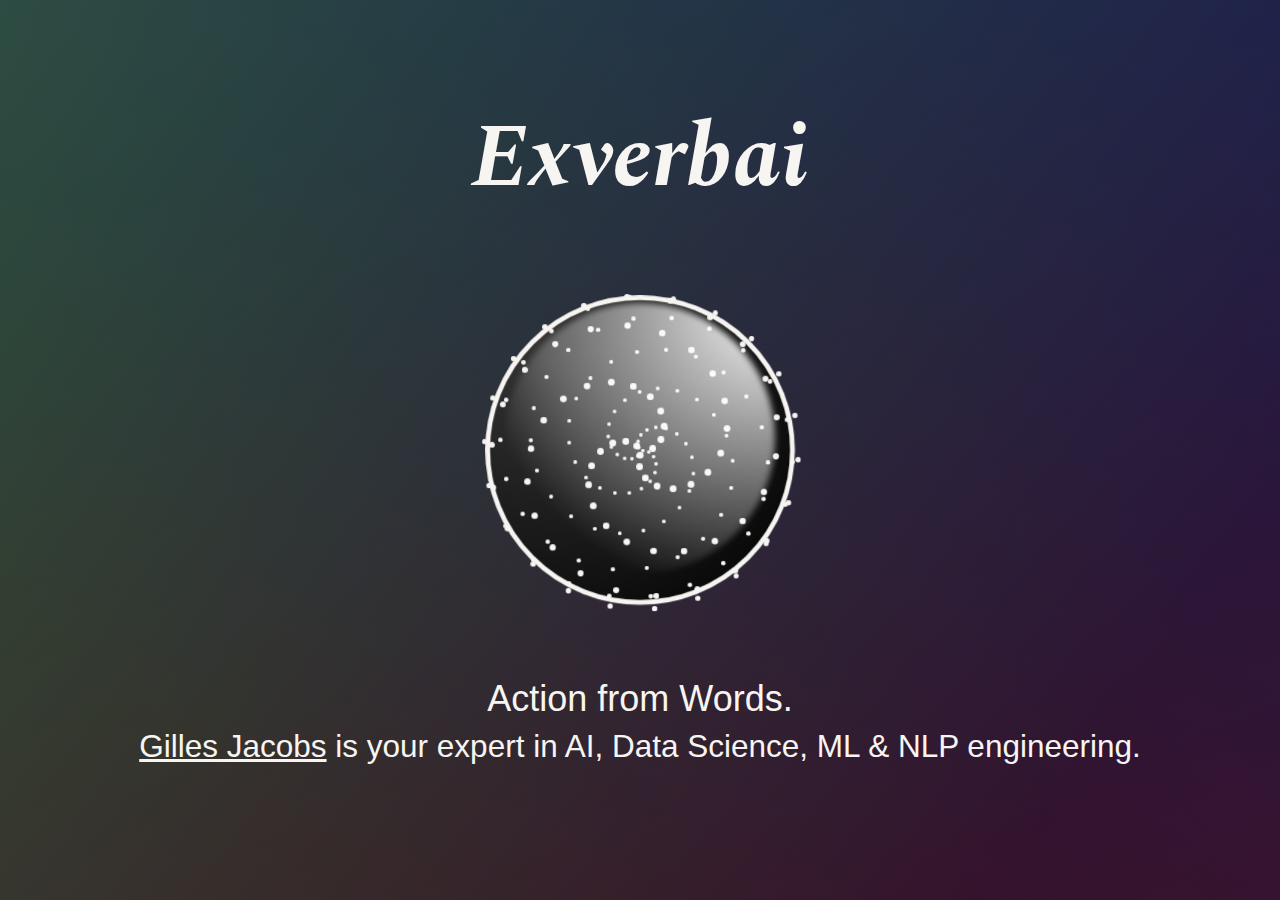
==== commit ca430ea8: "feat: add data science to copy" ====
--- a/index.html
+++ b/index.html
@@ -1 +1 @@
-<!doctypehtml><html lang=en><meta charset=UTF-8><meta content="width=device-width,initial-scale=1"name=viewport><meta content="Exverbai is your expert in AI, ML, and NLP engineering."name=description><title>Exverbai</title><link href="https://fonts.googleapis.com/css2?family=Spectral:ital,wght@1,700&display=swap"rel=preload as=style onload='this.rel="stylesheet"'><link href=/favicon.svg rel=icon type=image/svg+xml><link href=/apple-touch-icon.png rel=apple-touch-icon sizes=180x180><link href=/favicon-32x32.png rel=icon sizes=32x32 type=image/png><link href=/favicon-16x16.png rel=icon sizes=16x16 type=image/png><link href=/site.webmanifest rel=manifest><link href=/safari-pinned-tab.svg rel=mask-icon color=#000000><meta content=#ffffff name=msapplication-TileColor><meta content=#ffffff name=theme-color><style>html{-webkit-background-size:cover;-moz-background-size:cover;-o-background-size:cover;background-size:cover;background:linear-gradient(217deg,rgba(0,45,200,.2),rgba(255,50,50,0) 85%),linear-gradient(127deg,rgba(120,255,100,.25),rgba(100,255,100,0) 85%),linear-gradient(336deg,rgba(255,0,0,.15),rgba(100,100,255,0) 85%),rgba(25,20,40,1)}body{margin:0;display:flex;height:100vh;width:100vw;overflow:hidden;justify-content:center;align-items:center;flex-direction:column}:root{--scale-factor:0.6}.logo{color:#f7f5f2;font-family:Spectral,'Iowan Old Style','Palatino Linotype','URW Palladio L',P052,serif;font-style:italic;font-weight:700;font-size:clamp(5vh,8vw,10vh);position:absolute;top:10vh;user-select:none}.subtitle{color:#f7f5f2;font-family:-apple-system,BlinkMacSystemFont,"Segoe UI",Roboto,Oxygen-Sans,Ubuntu,Cantarell,"Helvetica Neue",sans-serif;font-size:clamp(2vh,3vw + 1vh,4vh);margin-top:1rem;position:absolute;justify-content:center;align-items:center;bottom:20vh}.subtitle.subtitle--second{font-size:clamp(1.5vh,2.5vw + .5vh,3.5vh);bottom:15vh}.aard{width:500px;height:500px;position:relative;perspective:800px;background:radial-gradient(circle at 100px 100px,#363636,#000);border-radius:50%;border:8px solid #f7f5f2;transform:scale(var(--scale-factor))}.aard:before{content:"";position:absolute;top:1%;left:5%;width:90%;height:90%;border-radius:50%;background:radial-gradient(circle at 100% 0,#fff,rgba(255,255,255,0) 80%);filter:blur(5px);z-index:2}.maan{width:500px;height:500px;transform-style:preserve-3d;animation:rotate 25s infinite linear}span{display:inline-block;position:absolute;top:50%;left:50%;perspective:800px;transform-style:preserve-3d;width:0;height:0}span:before{content:"";width:8px;height:8px;display:inline-block;position:absolute;top:calc(50% - 2px);left:calc(50% - 2px);background:currentColor;color:inherit;border-radius:50%;animation:invertRotate 25s infinite linear,scale 2s infinite linear}.aard span:nth-child(1){transform:translate3d(-1.81569px,3.96736px,249.96192px);color:#f7f5f2}.aard span:nth-child(1):before{animation-delay:0s,-8.33ms}.aard span:nth-child(2){transform:translate3d(-5.70296px,-6.60301px,249.84771px);color:#f7f5f2}.aard span:nth-child(2):before{animation-delay:0s,-16.67ms}.aard span:nth-child(3){transform:translate3d(12.56286px,-3.65587px,249.65738px);color:#f7f5f2}.aard span:nth-child(3):before{animation-delay:0s,-25ms}.aard span:nth-child(4){transform:translate3d(-2.53739px,17.25354px,249.39101px);color:#f7f5f2}.aard span:nth-child(4):before{animation-delay:0s,-33.33ms}.aard span:nth-child(5){transform:translate3d(-18.28248px,-11.85364px,249.04867px);color:#f7f5f2}.aard span:nth-child(5):before{animation-delay:0s,-41.67ms}.aard span:nth-child(6){transform:translate3d(22.05169px,-14.02179px,248.63047px);color:#f7f5f2}.aard span:nth-child(6):before{animation-delay:0s,-50ms}.aard span:nth-child(7){transform:translate3d(4.16602px,30.18117px,248.13654px);color:#f7f5f2}.aard span:nth-child(7):before{animation-delay:0s,-58.33ms}.aard span:nth-child(8){transform:translate3d(-33.32011px,-10.0171px,247.56702px);color:#f7f5f2}.aard span:nth-child(8):before{animation-delay:0s,-.06667s}.aard span:nth-child(9){transform:translate3d(25.82407px,-29.37007px,246.92209px);color:#f7f5f2}.aard span:nth-child(9):before{animation-delay:0s,-75ms}.aard span:nth-child(10){transform:translate3d(17.71568px,39.63282px,246.20194px);color:#f7f5f2}.aard span:nth-child(10):before{animation-delay:0s,-83.33ms}.aard span:nth-child(11){transform:translate3d(-47.70038px,-.42223px,245.4068px);color:#f7f5f2}.aard span:nth-child(11):before{animation-delay:0s,-91.67ms}.aard span:nth-child(12){transform:translate3d(22.04794px,-47.07008px,244.5369px);color:#f7f5f2}.aard span:nth-child(12):before{animation-delay:0s,-.1s}.aard span:nth-child(13){transform:translate3d(36.3813px,42.88458px,243.59252px);color:#f7f5f2}.aard span:nth-child(13):before{animation-delay:0s,-.10833s}.aard span:nth-child(14){transform:translate3d(-58.21886px,16.38451px,242.57393px);color:#f7f5f2}.aard span:nth-child(14):before{animation-delay:0s,-.11667s}.aard span:nth-child(15){transform:translate3d(9.9808px,-63.93035px,241.48146px);color:#f7f5f2}.aard span:nth-child(15):before{animation-delay:0s,-125ms}.aard span:nth-child(16){transform:translate3d(57.48578px,37.99845px,240.31542px);color:#f7f5f2}.aard span:nth-child(16):before{animation-delay:0s,-.13333s}.aard span:nth-child(17){transform:translate3d(-62.02448px,38.6722px,239.07619px);color:#f7f5f2}.aard span:nth-child(17):before{animation-delay:0s,-.14167s}.aard span:nth-child(18){transform:translate3d(-9.88574px,-76.61913px,237.76413px);color:#f7f5f2}.aard span:nth-child(18):before{animation-delay:0s,-.15s}.aard span:nth-child(19){transform:translate3d(77.73539px,24.12204px,236.37964px);color:#f7f5f2}.aard span:nth-child(19):before{animation-delay:0s,-.15833s}.aard span:nth-child(20){transform:translate3d(-57.02656px,63.71093px,234.92316px);color:#f7f5f2}.aard span:nth-child(20):before{animation-delay:0s,-.16667s}.aard span:nth-child(21){transform:translate3d(-35.83548px,-82.11299px,233.39511px);color:#f7f5f2}.aard span:nth-child(21):before{animation-delay:0s,-175ms}.aard span:nth-child(22){transform:translate3d(93.63697px,1.65781px,231.79596px);color:#f7f5f2}.aard span:nth-child(22):before{animation-delay:0s,-.18333s}.aard span:nth-child(23){transform:translate3d(-42.21634px,88.08919px,230.12621px);color:#f7f5f2}.aard span:nth-child(23):before{animation-delay:0s,-.19167s}.aard span:nth-child(24){transform:translate3d(-65.09254px,-78.11933px,228.38636px);color:#f7f5f2}.aard span:nth-child(24):before{animation-delay:0s,-.2s}.aard span:nth-child(25){transform:translate3d(101.95307px,-27.7211px,226.57695px);color:#f7f5f2}.aard span:nth-child(25):before{animation-delay:0s,-.20833s}.aard span:nth-child(26){transform:translate3d(-17.86261px,108.12727px,224.69851px);color:#f7f5f2}.aard span:nth-child(26):before{animation-delay:0s,-.21667s}.aard span:nth-child(27){transform:translate3d(-94.1247px,-63.42123px,222.75163px);color:#f7f5f2}.aard span:nth-child(27):before{animation-delay:0s,-225ms}.aard span:nth-child(28){transform:translate3d(100.14064px,-61.21334px,220.7369px);color:#f7f5f2}.aard span:nth-child(28):before{animation-delay:0s,-.23333s}.aard span:nth-child(29){transform:translate3d(14.44492px,120.33855px,218.65493px);color:#f7f5f2}.aard span:nth-child(29):before{animation-delay:0s,-.24167s}.aard span:nth-child(30){transform:translate3d(-119.05162px,-38.10133px,216.50635px);color:#f7f5f2}.aard span:nth-child(30):before{animation-delay:0s,-.25s}.aard span:nth-child(31){transform:translate3d(86.72046px,-95.17655px,214.29183px);color:#f7f5f2}.aard span:nth-child(31):before{animation-delay:0s,-.25833s}.aard span:nth-child(32){transform:translate3d(51.91317px,121.88488px,212.01202px);color:#f7f5f2}.aard span:nth-child(32):before{animation-delay:0s,-.26667s}.aard span:nth-child(33){transform:translate3d(-136.11176px,-3.6152px,209.66764px);color:#f7f5f2}.aard span:nth-child(33):before{animation-delay:0s,-275ms}.aard span:nth-child(34){transform:translate3d(61.53121px,-125.5287px,207.25939px);color:#f7f5f2}.aard span:nth-child(34):before{animation-delay:0s,-.28333s}.aard span:nth-child(35){transform:translate3d(90.81424px,110.97136px,204.78801px);color:#f7f5f2}.aard span:nth-child(35):before{animation-delay:0s,-.29167s}.aard span:nth-child(36){transform:translate3d(-142.13391px,37.29841px,202.25425px);color:#f7f5f2}.aard span:nth-child(36):before{animation-delay:0s,-.3s}.aard span:nth-child(37){transform:translate3d(25.83552px,-148.21895px,199.65888px);color:#f7f5f2}.aard span:nth-child(37):before{animation-delay:0s,-.30833s}.aard span:nth-child(38){transform:translate3d(126.87726px,87.13267px,197.00269px);color:#f7f5f2}.aard span:nth-child(38):before{animation-delay:0s,-.31667s}.aard span:nth-child(39){transform:translate3d(-134.95824px,80.86428px,194.28649px);color:#f7f5f2}.aard span:nth-child(39):before{animation-delay:0s,-325ms}.aard span:nth-child(40){transform:translate3d(-17.73889px,-159.71483px,191.51111px);color:#f7f5f2}.aard span:nth-child(40):before{animation-delay:0s,-.33333s}.aard span:nth-child(41){transform:translate3d(155.76116px,51.37414px,188.6774px);color:#f7f5f2}.aard span:nth-child(41):before{animation-delay:0s,-.34167s}.aard span:nth-child(42){transform:translate3d(-113.75613px,122.65002px,185.78621px);color:#f7f5f2}.aard span:nth-child(42):before{animation-delay:0s,-.35s}.aard span:nth-child(43){transform:translate3d(-65.42043px,-157.44929px,182.83843px);color:#f7f5f2}.aard span:nth-child(43):before{animation-delay:0s,-.35833s}.aard span:nth-child(44){transform:translate3d(173.55575px,6.14743px,179.83495px);color:#f7f5f2}.aard span:nth-child(44):before{animation-delay:0s,-.36667s}.aard span:nth-child(45){transform:translate3d(-79.20897px,158.03778px,176.7767px);color:#f7f5f2}.aard span:nth-child(45):before{animation-delay:0s,-375ms}.aard span:nth-child(46){transform:translate3d(-112.65661px,-140.17524px,173.66459px);color:#f7f5f2}.aard span:nth-child(46):before{animation-delay:0s,-.38333s}.aard span:nth-child(47){transform:translate3d(177.25442px,-44.84149px,170.49959px);color:#f7f5f2}.aard span:nth-child(47):before{animation-delay:0s,-.39167s}.aard span:nth-child(48){transform:translate3d(-33.52149px,182.73704px,167.28265px);color:#f7f5f2}.aard span:nth-child(48):before{animation-delay:0s,-.4s}.aard span:nth-child(49){transform:translate3d(-154.58117px,-108.1842px,164.01476px);color:#f7f5f2}.aard span:nth-child(49):before{animation-delay:0s,-.40833s}.aard span:nth-child(50){transform:translate3d(165.14365px,-96.97465px,160.6969px);color:#f7f5f2}.aard span:nth-child(50):before{animation-delay:0s,-.41667s}.aard span:nth-child(51){transform:translate3d(19.73673px,193.28141px,157.3301px);color:#f7f5f2}.aard span:nth-child(51):before{animation-delay:0s,-425ms}.aard span:nth-child(52){transform:translate3d(-186.53554px,-63.36048px,153.91537px);color:#f7f5f2}.aard span:nth-child(52):before{animation-delay:0s,-.43333s}.aard span:nth-child(53){transform:translate3d(137.06313px,-145.18046px,150.45376px);color:#f7f5f2}.aard span:nth-child(53):before{animation-delay:0s,-.44167s}.aard span:nth-child(54){transform:translate3d(75.94841px,187.45298px,146.94631px);color:#f7f5f2}.aard span:nth-child(54):before{animation-delay:0s,-.45s}.aard span:nth-child(55){transform:translate3d(-204.58749px,-9.06037px,143.39411px);color:#f7f5f2}.aard span:nth-child(55):before{animation-delay:0s,-.45833s}.aard span:nth-child(56){transform:translate3d(94.50388px,-184.45995px,139.79823px);color:#f7f5f2}.aard span:nth-child(56):before{animation-delay:0s,-.46667s}.aard span:nth-child(57){transform:translate3d(129.89343px,164.58499px,136.15976px);color:#f7f5f2}.aard span:nth-child(57):before{animation-delay:0s,-475ms}.aard span:nth-child(58){transform:translate3d(-205.98923px,50.17506px,132.47982px);color:#f7f5f2}.aard span:nth-child(58):before{animation-delay:0s,-.48333s}.aard span:nth-child(59){transform:translate3d(40.52889px,-210.42432px,128.75952px);color:#f7f5f2}.aard span:nth-child(59):before{animation-delay:0s,-.49167s}.aard span:nth-child(60){transform:translate3d(176.27535px,125.70601px,125px);color:#f7f5f2}.aard span:nth-child(60):before{animation-delay:0s,-.5s}.aard span:nth-child(61){transform:translate3d(-189.52289px,109.04609px,121.20241px);color:#f7f5f2}.aard span:nth-child(61):before{animation-delay:0s,-.50833s}.aard span:nth-child(62){transform:translate3d(-20.47913px,-219.78486px,117.36789px);color:#f7f5f2}.aard span:nth-child(62):before{animation-delay:0s,-.51667s}.aard span:nth-child(63){transform:translate3d(210.27401px,73.50599px,113.49762px);color:#f7f5f2}.aard span:nth-child(63):before{animation-delay:0s,-525ms}.aard span:nth-child(64){transform:translate3d(-155.69266px,162.0161px,109.59279px);color:#f7f5f2}.aard span:nth-child(64):before{animation-delay:0s,-.53333s}.aard span:nth-child(65){transform:translate3d(-83.21975px,-210.74057px,105.65457px);color:#f7f5f2}.aard span:nth-child(65):before{animation-delay:0s,-.54167s}.aard span:nth-child(66){transform:translate3d(228.06436px,12.12357px,101.68416px);color:#f7f5f2}.aard span:nth-child(66):before{animation-delay:0s,-.55s}.aard span:nth-child(67){transform:translate3d(-106.73918px,203.87452px,97.68278px);color:#f7f5f2}.aard span:nth-child(67):before{animation-delay:0s,-.55833s}.aard span:nth-child(68){transform:translate3d(-141.98621px,-183.21923px,93.65165px);color:#f7f5f2}.aard span:nth-child(68):before{animation-delay:0s,-.56667s}.aard span:nth-child(69){transform:translate3d(227.24489px,-53.22628px,89.59199px);color:#f7f5f2}.aard span:nth-child(69):before{animation-delay:0s,-575ms}.aard span:nth-child(70){transform:translate3d(-46.47099px,230.28099px,85.50504px);color:#f7f5f2}.aard span:nth-child(70):before{animation-delay:0s,-.58333s}.aard span:nth-child(71){transform:translate3d(-191.23347px,-138.94277px,81.39204px);color:#f7f5f2}.aard span:nth-child(71):before{animation-delay:0s,-.59167s}.aard span:nth-child(72){transform:translate3d(207.1276px,-116.74732px,77.25425px);color:#f7f5f2}.aard span:nth-child(72):before{animation-delay:0s,-.6s}.aard span:nth-child(73){transform:translate3d(20.0727px,238.23205px,73.09293px);color:#f7f5f2}.aard span:nth-child(73):before{animation-delay:0s,-.60833s}.aard span:nth-child(74){transform:translate3d(-226.14314px,-81.30673px,68.90934px);color:#f7f5f2}.aard span:nth-child(74):before{animation-delay:0s,-.61667s}.aard span:nth-child(75){transform:translate3d(168.8561px,-172.6294px,64.70476px);color:#f7f5f2}.aard span:nth-child(75):before{animation-delay:0s,-625ms}.aard span:nth-child(76){transform:translate3d(87.09478px,226.39923px,60.48047px);color:#f7f5f2}.aard span:nth-child(76):before{animation-delay:0s,-.63333s}.aard span:nth-child(77){transform:translate3d(-243.12509px,-15.08333px,56.23776px);color:#f7f5f2}.aard span:nth-child(77):before{animation-delay:0s,-.64167s}.aard span:nth-child(78){transform:translate3d(115.33639px,-215.62888px,51.97792px);color:#f7f5f2}.aard span:nth-child(78):before{animation-delay:0s,-.65s}.aard span:nth-child(79){transform:translate3d(148.60066px,195.30064px,47.70225px);color:#f7f5f2}.aard span:nth-child(79):before{animation-delay:0s,-.65833s}.aard span:nth-child(80){transform:translate3d(-240.20183px,54.02292px,43.41204px);color:#f7f5f2}.aard span:nth-child(80):before{animation-delay:0s,-.66667s}.aard span:nth-child(81){transform:translate3d(50.98502px,-241.601px,39.10862px);color:#f7f5f2}.aard span:nth-child(81):before{animation-delay:0s,-675ms}.aard span:nth-child(82){transform:translate3d(198.98829px,147.28573px,34.79328px);color:#f7f5f2}.aard span:nth-child(82):before{animation-delay:0s,-.68333s}.aard span:nth-child(83){transform:translate3d(-217.23348px,119.9223px,30.46734px);color:#f7f5f2}.aard span:nth-child(83):before{animation-delay:0s,-.69167s}.aard span:nth-child(84){transform:translate3d(-18.68112px,-247.92767px,26.13212px);color:#f7f5f2}.aard span:nth-child(84):before{animation-delay:0s,-.7s}.aard span:nth-child(85){transform:translate3d(233.60635px,86.33259px,21.78894px);color:#f7f5f2}.aard span:nth-child(85):before{animation-delay:0s,-.70833s}.aard span:nth-child(86){transform:translate3d(-175.95808px,176.73322px,17.43912px);color:#f7f5f2}.aard span:nth-child(86):before{animation-delay:0s,-.71667s}.aard span:nth-child(87){transform:translate3d(-87.5721px,-233.79465px,13.08399px);color:#f7f5f2}.aard span:nth-child(87):before{animation-delay:0s,-725ms}.aard span:nth-child(88){transform:translate3d(249.22157px,17.67728px,8.72487px);color:#f7f5f2}.aard span:nth-child(88):before{animation-delay:0s,-.73333s}.aard span:nth-child(89){transform:translate3d(-119.84144px,219.36042px,4.3631px);color:#f7f5f2}.aard span:nth-child(89):before{animation-delay:0s,-.74167s}.aard span:nth-child(90){transform:translate3d(-149.61502px,-200.28816px,0);color:#f7f5f2}.aard span:nth-child(90):before{animation-delay:0s,-.75s}.aard span:nth-child(91){transform:translate3d(244.3461px,-52.68724px,-4.3631px);color:#f7f5f2}.aard span:nth-child(91):before{animation-delay:0s,-.75833s}.aard span:nth-child(92){transform:translate3d(-53.75091px,243.99737px,-8.72487px);color:#f7f5f2}.aard span:nth-child(92):before{animation-delay:0s,-.76667s}.aard span:nth-child(93){transform:translate3d(-199.34594px,-150.29972px,-13.08399px);color:#f7f5f2}.aard span:nth-child(93):before{animation-delay:0s,-775ms}.aard span:nth-child(94){transform:translate3d(219.39px,-118.59133px,-17.43912px);color:#f7f5f2}.aard span:nth-child(94):before{animation-delay:0s,-.78333s}.aard span:nth-child(95){transform:translate3d(16.51364px,248.50059px,-21.78894px);color:#f7f5f2}.aard span:nth-child(95):before{animation-delay:0s,-.79167s}.aard span:nth-child(96){transform:translate3d(-232.44207px,-88.24849px,-26.13212px);color:#f7f5f2}.aard span:nth-child(96):before{animation-delay:0s,-.8s}.aard span:nth-child(97){transform:translate3d(176.62258px,-174.28771px,-30.46734px);color:#f7f5f2}.aard span:nth-child(97):before{animation-delay:0s,-.80833s}.aard span:nth-child(98){transform:translate3d(84.7834px,232.59665px,-34.79328px);color:#f7f5f2}.aard span:nth-child(98):before{animation-delay:0s,-.81667s}.aard span:nth-child(99){transform:translate3d(-246.139px,-19.64971px,-39.10862px);color:#f7f5f2}.aard span:nth-child(99):before{animation-delay:0s,-825ms}.aard span:nth-child(100){transform:translate3d(119.94655px,-215.00749px,-43.41204px);color:#f7f5f2}.aard span:nth-child(100):before{animation-delay:0s,-.83333s}.aard span:nth-child(101){transform:translate3d(145.12017px,197.90056px,-47.70225px);color:#f7f5f2}.aard span:nth-child(101):before{animation-delay:0s,-.84167s}.aard span:nth-child(102){transform:translate3d(-239.48983px,49.42589px,-51.97792px);color:#f7f5f2}.aard span:nth-child(102):before{animation-delay:0s,-.85s}.aard span:nth-child(103){transform:translate3d(54.50878px,-237.41547px,-56.23776px);color:#f7f5f2}.aard span:nth-child(103):before{animation-delay:0s,-.85833s}.aard span:nth-child(104){transform:translate3d(192.38977px,147.744px,-60.48047px);color:#f7f5f2}.aard span:nth-child(104):before{animation-delay:0s,-.86667s}.aard span:nth-child(105){transform:translate3d(-213.44002px,112.94535px,-64.70476px);color:#f7f5f2}.aard span:nth-child(105):before{animation-delay:0s,-875ms}.aard span:nth-child(106){transform:translate3d(-13.81151px,-239.91821px,-68.90934px);color:#f7f5f2}.aard span:nth-child(106):before{animation-delay:0s,-.88333s}.aard span:nth-child(107){transform:translate3d(222.75001px,86.83234px,-73.09293px);color:#f7f5f2}.aard span:nth-child(107):before{animation-delay:0s,-.89167s}.aard span:nth-child(108){transform:translate3d(-170.7111px,165.49774px,-77.25425px);color:#f7f5f2}.aard span:nth-child(108):before{animation-delay:0s,-.9s}.aard span:nth-child(109){transform:translate3d(-78.98318px,-222.79361px,-81.39204px);color:#f7f5f2}.aard span:nth-child(109):before{animation-delay:0s,-.90833s}.aard span:nth-child(110){transform:translate3d(234.00347px,20.7669px,-85.50504px);color:#f7f5f2}.aard span:nth-child(110):before{animation-delay:0s,-.91667s}.aard span:nth-child(111){transform:translate3d(-115.50687px,202.80887px,-89.59199px);color:#f7f5f2}.aard span:nth-child(111):before{animation-delay:0s,-925ms}.aard span:nth-child(112){transform:translate3d(-135.41157px,-188.13047px,-93.65165px);color:#f7f5f2}.aard span:nth-child(112):before{animation-delay:0s,-.93333s}.aard span:nth-child(113){transform:translate3d(225.77944px,-44.51649px,-97.68278px);color:#f7f5f2}.aard span:nth-child(113):before{animation-delay:0s,-.94167s}.aard span:nth-child(114){transform:translate3d(-53.07435px,222.13385px,-101.68416px);color:#f7f5f2}.aard span:nth-child(114):before{animation-delay:0s,-.95s}.aard span:nth-child(115){transform:translate3d(-178.47374px,-139.58595px,-105.65457px);color:#f7f5f2}.aard span:nth-child(115):before{animation-delay:0s,-.95833s}.aard span:nth-child(116){transform:translate3d(199.52841px,-103.33362px,-109.59279px);color:#f7f5f2}.aard span:nth-child(116):before{animation-delay:0s,-.96667s}.aard span:nth-child(117){transform:translate3d(10.83319px,222.48805px,-113.49762px);color:#f7f5f2}.aard span:nth-child(117):before{animation-delay:0s,-975ms}.aard span:nth-child(118){transform:translate3d(-204.94541px,-81.98877px,-117.36789px);color:#f7f5f2}.aard span:nth-child(118):before{animation-delay:0s,-.98333s}.aard span:nth-child(119){transform:translate3d(158.33197px,-150.80108px,-121.20241px);color:#f7f5f2}.aard span:nth-child(119):before{animation-delay:0s,-.99167s}.aard span:nth-child(120){transform:translate3d(70.53372px,204.69488px,-125px);color:#f7f5f2}.aard span:nth-child(120):before{animation-delay:0s,-1s}.aard span:nth-child(121){transform:translate3d(-213.27688px,-20.83172px,-128.75952px);color:#f7f5f2}.aard span:nth-child(121):before{animation-delay:0s,-1.00833s}.aard span:nth-child(122){transform:translate3d(106.55096px,-183.29209px,-132.47982px);color:#f7f5f2}.aard span:nth-child(122):before{animation-delay:0s,-1.01667s}.aard span:nth-child(123){transform:translate3d(120.97352px,171.24814px,-136.15976px);color:#f7f5f2}.aard span:nth-child(123):before{animation-delay:0s,-1.025s}.aard span:nth-child(124){transform:translate3d(-203.69145px,38.29161px,-139.79823px);color:#f7f5f2}.aard span:nth-child(124):before{animation-delay:0s,-1.03333s}.aard span:nth-child(125){transform:translate3d(49.35152px,-198.7525px,-143.39411px);color:#f7f5f2}.aard span:nth-child(125):before{animation-delay:0s,-1.04167s}.aard span:nth-child(126){transform:translate3d(158.20572px,126.00687px,-146.94631px);color:#f7f5f2}.aard span:nth-child(126):before{animation-delay:0s,-1.05s}.aard span:nth-child(127){transform:translate3d(-178.09941px,90.24559px,-150.45376px);color:#f7f5f2}.aard span:nth-child(127):before{animation-delay:0s,-1.05833s}.aard span:nth-child(128){transform:translate3d(-7.83889px,-196.84667px,-153.91537px);color:#f7f5f2}.aard span:nth-child(128):before{animation-delay:0s,-1.06667s}.aard span:nth-child(129){transform:translate3d(179.74144px,73.75807px,-157.3301px);color:#f7f5f2}.aard span:nth-child(129):before{animation-delay:0s,-1.075s}.aard span:nth-child(130){transform:translate3d(-139.84029px,130.84799px,-160.6969px);color:#f7f5f2}.aard span:nth-child(130):before{animation-delay:0s,-1.08333s}.aard span:nth-child(131){transform:translate3d(-59.88623px,-178.92121px,-164.01476px);color:#f7f5f2}.aard span:nth-child(131):before{animation-delay:0s,-1.09167s}.aard span:nth-child(132){transform:translate3d(184.73916px,19.69659px,-167.28265px);color:#f7f5f2}.aard span:nth-child(132):before{animation-delay:0s,-1.1s}.aard span:nth-child(133){transform:translate3d(-93.28471px,157.25092px,-170.49959px);color:#f7f5f2}.aard span:nth-child(133):before{animation-delay:0s,-1.10833s}.aard span:nth-child(134){transform:translate3d(-102.45657px,-147.79466px,-173.66459px);color:#f7f5f2}.aard span:nth-child(134):before{animation-delay:0s,-1.11667s}.aard span:nth-child(135){transform:translate3d(174.01579px,-31.12082px,-176.7767px);color:#f7f5f2}.aard span:nth-child(135):before{animation-delay:0s,-1.125s}.aard span:nth-child(136){transform:translate3d(-43.34135px,168.16931px,-179.83495px);color:#f7f5f2}.aard span:nth-child(136):before{animation-delay:0s,-1.13333s}.aard span:nth-child(137){transform:translate3d(-132.4214px,-107.39964px,-182.83843px);color:#f7f5f2}.aard span:nth-child(137):before{animation-delay:0s,-1.14167s}.aard span:nth-child(138){transform:translate3d(149.88264px,-74.28783px,-185.78621px);color:#f7f5f2}.aard span:nth-child(138):before{animation-delay:0s,-1.15s}.aard span:nth-child(139){transform:translate3d(5.07542px,163.93621px,-188.6774px);color:#f7f5f2}.aard span:nth-child(139):before{animation-delay:0s,-1.15833s}.aard span:nth-child(140){transform:translate3d(-148.1207px,-62.31977px,-191.51111px);color:#f7f5f2}.aard span:nth-child(140):before{animation-delay:0s,-1.16667s}.aard span:nth-child(141){transform:translate3d(115.82848px,-106.47311px,-194.28649px);color:#f7f5f2}.aard span:nth-child(141):before{animation-delay:0s,-1.175s}.aard span:nth-child(142){transform:translate3d(47.55893px,146.38336px,-197.00269px);color:#f7f5f2}.aard span:nth-child(142):before{animation-delay:0s,-1.18333s}.aard span:nth-child(143){transform:translate3d(-149.45879px,-17.27431px,-199.65888px);color:#f7f5f2}.aard span:nth-child(143):before{animation-delay:0s,-1.19167s}.aard span:nth-child(144){transform:translate3d(76.08815px,-125.71321px,-202.25425px);color:#f7f5f2}.aard span:nth-child(144):before{animation-delay:0s,-1.2s}.aard span:nth-child(145){transform:translate3d(80.64899px,118.56479px,-204.78801px);color:#f7f5f2}.aard span:nth-child(145):before{animation-delay:0s,-1.20833s}.aard span:nth-child(146){transform:translate3d(-137.8273px,23.39188px,-207.25939px);color:#f7f5f2}.aard span:nth-child(146):before{animation-delay:0s,-1.21667s}.aard span:nth-child(147){transform:translate3d(35.14702px,-131.5453px,-209.66764px);color:#f7f5f2}.aard span:nth-child(147):before{animation-delay:0s,-1.225s}.aard span:nth-child(148){transform:translate3d(102.15002px,84.35801px,-212.01202px);color:#f7f5f2}.aard span:nth-child(148):before{animation-delay:0s,-1.23333s}.aard span:nth-child(149){transform:translate3d(-115.86811px,56.15687px,-214.29183px);color:#f7f5f2}.aard span:nth-child(149):before{animation-delay:0s,-1.24167s}.aard span:nth-child(150){transform:translate3d(-2.76208px,-124.96948px,-216.50635px);color:#f7f5f2}.aard span:nth-child(150):before{animation-delay:0s,-1.25s}.aard span:nth-child(151){transform:translate3d(111.29664px,47.99044px,-218.65493px);color:#f7f5f2}.aard span:nth-child(151):before{animation-delay:0s,-1.25833s}.aard span:nth-child(152){transform:translate3d(-87.10744px,78.66076px,-220.7369px);color:#f7f5f2}.aard span:nth-child(152):before{animation-delay:0s,-1.26667s}.aard span:nth-child(153){transform:translate3d(-34.11328px,-108.24969px,-222.75163px);color:#f7f5f2}.aard span:nth-child(153):before{animation-delay:0s,-1.275s}.aard span:nth-child(154){transform:translate3d(108.7524px,13.546px,-224.69851px);color:#f7f5f2}.aard span:nth-child(154):before{animation-delay:0s,-1.28333s}.aard span:nth-child(155){transform:translate3d(-55.50538px,89.90017px,-226.57695px);color:#f7f5f2}.aard span:nth-child(155):before{animation-delay:0s,-1.29167s}.aard span:nth-child(156){transform:translate3d(-56.44368px,-84.58002px,-228.38636px);color:#f7f5f2}.aard span:nth-child(156):before{animation-delay:0s,-1.3s}.aard span:nth-child(157){transform:translate3d(96.44651px,-15.4918px,-230.12621px);color:#f7f5f2}.aard span:nth-child(157):before{animation-delay:0s,-1.30833s}.aard span:nth-child(158){transform:translate3d(-24.97427px,90.26027px,-231.79596px);color:#f7f5f2}.aard span:nth-child(158):before{animation-delay:0s,-1.31667s}.aard span:nth-child(159){transform:translate3d(-68.57323px,-57.65793px,-233.39511px);color:#f7f5f2}.aard span:nth-child(159):before{animation-delay:0s,-1.325s}.aard span:nth-child(160){transform:translate3d(77.27134px,-36.60945px,-234.92316px);color:#f7f5f2}.aard span:nth-child(160):before{animation-delay:0s,-1.33333s}.aard span:nth-child(161){transform:translate3d(1.07817px,81.3849px,-236.37964px);color:#f7f5f2}.aard span:nth-child(161):before{animation-delay:0s,-1.34167s}.aard span:nth-child(162){transform:translate3d(-70.66679px,-31.21575px,-237.76413px);color:#f7f5f2}.aard span:nth-child(162):before{animation-delay:0s,-1.35s}.aard span:nth-child(163){transform:translate3d(54.67918px,-48.50529px,-239.07619px);color:#f7f5f2}.aard span:nth-child(163):before{animation-delay:0s,-1.35833s}.aard span:nth-child(164){transform:translate3d(20.12911px,65.90384px,-240.31542px);color:#f7f5f2}.aard span:nth-child(164):before{animation-delay:0s,-1.36667s}.aard span:nth-child(165){transform:translate3d(-64.13528px,-8.56572px,-241.48146px);color:#f7f5f2}.aard span:nth-child(165):before{animation-delay:0s,-1.375s}.aard span:nth-child(166){transform:translate3d(32.22754px,-51.17884px,-242.57393px);color:#f7f5f2}.aard span:nth-child(166):before{animation-delay:0s,-1.38333s}.aard span:nth-child(167){transform:translate3d(30.80165px,47.05257px,-243.59252px);color:#f7f5f2}.aard span:nth-child(167):before{animation-delay:0s,-1.39167s}.aard span:nth-child(168){transform:translate3d(-51.39105px,7.78876px,-244.5369px);color:#f7f5f2}.aard span:nth-child(168):before{animation-delay:0s,-1.4s}.aard span:nth-child(169){transform:translate3d(13.12729px,-45.86043px,-245.4068px);color:#f7f5f2}.aard span:nth-child(169):before{animation-delay:0s,-1.40833s}.aard span:nth-child(170){transform:translate3d(32.97875px,28.23132px,-246.20194px);color:#f7f5f2}.aard span:nth-child(170):before{animation-delay:0s,-1.41667s}.aard span:nth-child(171){transform:translate3d(-35.48948px,16.43108px,-246.92209px);color:#f7f5f2}.aard span:nth-child(171):before{animation-delay:0s,-1.425s}.aard span:nth-child(172){transform:translate3d(-.15294px,-34.79294px,-247.56702px);color:#f7f5f2}.aard span:nth-child(172):before{animation-delay:0s,-1.43333s}.aard span:nth-child(173){transform:translate3d(27.75933px,12.55699px,-248.13654px);color:#f7f5f2}.aard span:nth-child(173):before{animation-delay:0s,-1.44167s}.aard span:nth-child(174){transform:translate3d(-19.70158px,17.16786px,-248.63047px);color:#f7f5f2}.aard span:nth-child(174):before{animation-delay:0s,-1.45s}.aard span:nth-child(175){transform:translate3d(-6.18007px,-20.89413px,-249.04867px);color:#f7f5f2}.aard span:nth-child(175):before{animation-delay:0s,-1.45833s}.aard span:nth-child(176){transform:translate3d(17.26452px,2.46153px,-249.39101px);color:#f7f5f2}.aard span:nth-child(176):before{animation-delay:0s,-1.46667s}.aard span:nth-child(177){transform:translate3d(-7.06964px,11.00958px,-249.65738px);color:#f7f5f2}.aard span:nth-child(177):before{animation-delay:0s,-1.475s}.aard span:nth-child(178){transform:translate3d(-4.71385px,-7.34187px,-249.84771px);color:#f7f5f2}.aard span:nth-child(178):before{animation-delay:0s,-1.48333s}.aard span:nth-child(179){transform:translate3d(4.31946px,-.61559px,-249.96192px);color:#f7f5f2}.aard span:nth-child(179):before{animation-delay:0s,-1.49167s}.aard span:nth-child(180){transform:translate3d(0,0,-250px);color:#f7f5f2}.aard span:nth-child(180):before{animation-delay:0s,-1.5s}@keyframes rotate{to{transform:rotateY(360deg)}}@keyframes invertRotate{to{transform:rotateY(-360deg)}}@media (max-width:768px),(max-height:768px){:root{--scale-factor:0.4}}@media (max-width:480px),(max-height:480px){:root{--scale-factor:0.2}}@media (max-width:240px),(max-height:240px){:root{--scale-factor:0.1}}@media (max-width:120px),(max-height:180px){:root{--scale-factor:0.5}}a:link,a:visited{color:#f7f5f2;text-decoration:underline}a:active,a:hover{color:#31be78}</style><div class=logo>Exverbai</div><div class=aard><div class=maan><span></span><span></span><span></span><span></span><span></span><span></span><span></span><span></span><span></span><span></span><span></span><span></span><span></span><span></span><span></span><span></span><span></span><span></span><span></span><span></span><span></span><span></span><span></span><span></span><span></span><span></span><span></span><span></span><span></span><span></span><span></span><span></span><span></span><span></span><span></span><span></span><span></span><span></span><span></span><span></span><span></span><span></span><span></span><span></span><span></span><span></span><span></span><span></span><span></span><span></span><span></span><span></span><span></span><span></span><span></span><span></span><span></span><span></span><span></span><span></span><span></span><span></span><span></span><span></span><span></span><span></span><span></span><span></span><span></span><span></span><span></span><span></span><span></span><span></span><span></span><span></span><span></span><span></span><span></span><span></span><span></span><span></span><span></span><span></span><span></span><span></span><span></span><span></span><span></span><span></span><span></span><span></span><span></span><span></span><span></span><span></span><span></span><span></span><span></span><span></span><span></span><span></span><span></span><span></span><span></span><span></span><span></span><span></span><span></span><span></span><span></span><span></span><span></span><span></span><span></span><span></span><span></span><span></span><span></span><span></span><span></span><span></span><span></span><span></span><span></span><span></span><span></span><span></span><span></span><span></span><span></span><span></span><span></span><span></span><span></span><span></span><span></span><span></span><span></span><span></span><span></span><span></span><span></span><span></span><span></span><span></span><span></span><span></span><span></span><span></span><span></span><span></span><span></span><span></span><span></span><span></span><span></span><span></span><span></span><span></span><span></span><span></span><span></span><span></span><span></span><span></span><span></span><span></span><span></span><span></span><span></span><span></span><span></span><span></span><span></span><span></span><span></span><span></span><span></span></div></div><div class=subtitle>Action from Words.</div><div class="subtitle subtitle--second"><a href=https://www.linkedin.com/in/gilles-m-jacobs/ >Gilles Jacobs</a> is your expert in AI, ML & NLP engineering.</div>+<!doctypehtml><html lang=en><meta charset=UTF-8><meta content="width=device-width,initial-scale=1"name=viewport><meta content="Exverbai is your expert in AI, ML, and NLP engineering."name=description><title>Exverbai</title><link href="https://fonts.googleapis.com/css2?family=Spectral:ital,wght@1,700&display=swap"rel=preload as=style onload='this.rel="stylesheet"'><link href=/favicon.svg rel=icon type=image/svg+xml><link href=/apple-touch-icon.png rel=apple-touch-icon sizes=180x180><link href=/favicon-32x32.png rel=icon sizes=32x32 type=image/png><link href=/favicon-16x16.png rel=icon sizes=16x16 type=image/png><link href=/site.webmanifest rel=manifest><link href=/safari-pinned-tab.svg rel=mask-icon color=#000000><meta content=#ffffff name=msapplication-TileColor><meta content=#ffffff name=theme-color><style>html{-webkit-background-size:cover;-moz-background-size:cover;-o-background-size:cover;background-size:cover;background-color:#41208AFF;background:linear-gradient(217deg,rgba(0,45,200,.2),rgba(255,50,50,0) 85%),linear-gradient(127deg,rgba(120,255,100,.25),rgba(100,255,100,0) 85%),linear-gradient(336deg,rgba(255,0,0,.15),rgba(100,100,255,0) 85%),rgba(25,20,40,1)}body{margin:0;display:flex;height:100vh;width:100vw;overflow:hidden;justify-content:center;align-items:center;flex-direction:column}:root{--scale-factor:0.6}.logo{color:#f7f5f2;font-family:Spectral,'Iowan Old Style','Palatino Linotype','URW Palladio L',P052,serif;font-style:italic;font-weight:700;font-size:clamp(5vh,8vw,10vh);position:absolute;top:10vh;user-select:none}.subtitle{color:#f7f5f2;font-family:-apple-system,BlinkMacSystemFont,"Segoe UI",Roboto,Oxygen-Sans,Ubuntu,Cantarell,"Helvetica Neue",sans-serif;font-size:clamp(2vh,3vw + 1vh,4vh);margin-top:1rem;position:absolute;justify-content:center;align-items:center;bottom:20vh}.subtitle.subtitle--second{font-size:clamp(1.5vh,2.5vw + .5vh,3.5vh);bottom:15vh}.aard{width:500px;height:500px;position:relative;perspective:800px;background:radial-gradient(circle at 100px 100px,#363636,#000);border-radius:50%;border:8px solid #f7f5f2;transform:scale(var(--scale-factor))}.aard:before{content:"";position:absolute;top:1%;left:5%;width:90%;height:90%;border-radius:50%;background:radial-gradient(circle at 100% 0,#fff,rgba(255,255,255,0) 80%);filter:blur(5px);z-index:2}.maan{width:500px;height:500px;transform-style:preserve-3d;animation:rotate 25s infinite linear}span{display:inline-block;position:absolute;top:50%;left:50%;perspective:800px;transform-style:preserve-3d;width:0;height:0}span:before{content:"";width:8px;height:8px;display:inline-block;position:absolute;top:calc(50% - 2px);left:calc(50% - 2px);background:currentColor;color:inherit;border-radius:50%;animation:invertRotate 25s infinite linear,scale 2s infinite linear}.aard span:nth-child(1){transform:translate3d(-1.81569px,3.96736px,249.96192px);color:#f7f5f2}.aard span:nth-child(1):before{animation-delay:0s,-8.33ms}.aard span:nth-child(2){transform:translate3d(-5.70296px,-6.60301px,249.84771px);color:#f7f5f2}.aard span:nth-child(2):before{animation-delay:0s,-16.67ms}.aard span:nth-child(3){transform:translate3d(12.56286px,-3.65587px,249.65738px);color:#f7f5f2}.aard span:nth-child(3):before{animation-delay:0s,-25ms}.aard span:nth-child(4){transform:translate3d(-2.53739px,17.25354px,249.39101px);color:#f7f5f2}.aard span:nth-child(4):before{animation-delay:0s,-33.33ms}.aard span:nth-child(5){transform:translate3d(-18.28248px,-11.85364px,249.04867px);color:#f7f5f2}.aard span:nth-child(5):before{animation-delay:0s,-41.67ms}.aard span:nth-child(6){transform:translate3d(22.05169px,-14.02179px,248.63047px);color:#f7f5f2}.aard span:nth-child(6):before{animation-delay:0s,-50ms}.aard span:nth-child(7){transform:translate3d(4.16602px,30.18117px,248.13654px);color:#f7f5f2}.aard span:nth-child(7):before{animation-delay:0s,-58.33ms}.aard span:nth-child(8){transform:translate3d(-33.32011px,-10.0171px,247.56702px);color:#f7f5f2}.aard span:nth-child(8):before{animation-delay:0s,-.06667s}.aard span:nth-child(9){transform:translate3d(25.82407px,-29.37007px,246.92209px);color:#f7f5f2}.aard span:nth-child(9):before{animation-delay:0s,-75ms}.aard span:nth-child(10){transform:translate3d(17.71568px,39.63282px,246.20194px);color:#f7f5f2}.aard span:nth-child(10):before{animation-delay:0s,-83.33ms}.aard span:nth-child(11){transform:translate3d(-47.70038px,-.42223px,245.4068px);color:#f7f5f2}.aard span:nth-child(11):before{animation-delay:0s,-91.67ms}.aard span:nth-child(12){transform:translate3d(22.04794px,-47.07008px,244.5369px);color:#f7f5f2}.aard span:nth-child(12):before{animation-delay:0s,-.1s}.aard span:nth-child(13){transform:translate3d(36.3813px,42.88458px,243.59252px);color:#f7f5f2}.aard span:nth-child(13):before{animation-delay:0s,-.10833s}.aard span:nth-child(14){transform:translate3d(-58.21886px,16.38451px,242.57393px);color:#f7f5f2}.aard span:nth-child(14):before{animation-delay:0s,-.11667s}.aard span:nth-child(15){transform:translate3d(9.9808px,-63.93035px,241.48146px);color:#f7f5f2}.aard span:nth-child(15):before{animation-delay:0s,-125ms}.aard span:nth-child(16){transform:translate3d(57.48578px,37.99845px,240.31542px);color:#f7f5f2}.aard span:nth-child(16):before{animation-delay:0s,-.13333s}.aard span:nth-child(17){transform:translate3d(-62.02448px,38.6722px,239.07619px);color:#f7f5f2}.aard span:nth-child(17):before{animation-delay:0s,-.14167s}.aard span:nth-child(18){transform:translate3d(-9.88574px,-76.61913px,237.76413px);color:#f7f5f2}.aard span:nth-child(18):before{animation-delay:0s,-.15s}.aard span:nth-child(19){transform:translate3d(77.73539px,24.12204px,236.37964px);color:#f7f5f2}.aard span:nth-child(19):before{animation-delay:0s,-.15833s}.aard span:nth-child(20){transform:translate3d(-57.02656px,63.71093px,234.92316px);color:#f7f5f2}.aard span:nth-child(20):before{animation-delay:0s,-.16667s}.aard span:nth-child(21){transform:translate3d(-35.83548px,-82.11299px,233.39511px);color:#f7f5f2}.aard span:nth-child(21):before{animation-delay:0s,-175ms}.aard span:nth-child(22){transform:translate3d(93.63697px,1.65781px,231.79596px);color:#f7f5f2}.aard span:nth-child(22):before{animation-delay:0s,-.18333s}.aard span:nth-child(23){transform:translate3d(-42.21634px,88.08919px,230.12621px);color:#f7f5f2}.aard span:nth-child(23):before{animation-delay:0s,-.19167s}.aard span:nth-child(24){transform:translate3d(-65.09254px,-78.11933px,228.38636px);color:#f7f5f2}.aard span:nth-child(24):before{animation-delay:0s,-.2s}.aard span:nth-child(25){transform:translate3d(101.95307px,-27.7211px,226.57695px);color:#f7f5f2}.aard span:nth-child(25):before{animation-delay:0s,-.20833s}.aard span:nth-child(26){transform:translate3d(-17.86261px,108.12727px,224.69851px);color:#f7f5f2}.aard span:nth-child(26):before{animation-delay:0s,-.21667s}.aard span:nth-child(27){transform:translate3d(-94.1247px,-63.42123px,222.75163px);color:#f7f5f2}.aard span:nth-child(27):before{animation-delay:0s,-225ms}.aard span:nth-child(28){transform:translate3d(100.14064px,-61.21334px,220.7369px);color:#f7f5f2}.aard span:nth-child(28):before{animation-delay:0s,-.23333s}.aard span:nth-child(29){transform:translate3d(14.44492px,120.33855px,218.65493px);color:#f7f5f2}.aard span:nth-child(29):before{animation-delay:0s,-.24167s}.aard span:nth-child(30){transform:translate3d(-119.05162px,-38.10133px,216.50635px);color:#f7f5f2}.aard span:nth-child(30):before{animation-delay:0s,-.25s}.aard span:nth-child(31){transform:translate3d(86.72046px,-95.17655px,214.29183px);color:#f7f5f2}.aard span:nth-child(31):before{animation-delay:0s,-.25833s}.aard span:nth-child(32){transform:translate3d(51.91317px,121.88488px,212.01202px);color:#f7f5f2}.aard span:nth-child(32):before{animation-delay:0s,-.26667s}.aard span:nth-child(33){transform:translate3d(-136.11176px,-3.6152px,209.66764px);color:#f7f5f2}.aard span:nth-child(33):before{animation-delay:0s,-275ms}.aard span:nth-child(34){transform:translate3d(61.53121px,-125.5287px,207.25939px);color:#f7f5f2}.aard span:nth-child(34):before{animation-delay:0s,-.28333s}.aard span:nth-child(35){transform:translate3d(90.81424px,110.97136px,204.78801px);color:#f7f5f2}.aard span:nth-child(35):before{animation-delay:0s,-.29167s}.aard span:nth-child(36){transform:translate3d(-142.13391px,37.29841px,202.25425px);color:#f7f5f2}.aard span:nth-child(36):before{animation-delay:0s,-.3s}.aard span:nth-child(37){transform:translate3d(25.83552px,-148.21895px,199.65888px);color:#f7f5f2}.aard span:nth-child(37):before{animation-delay:0s,-.30833s}.aard span:nth-child(38){transform:translate3d(126.87726px,87.13267px,197.00269px);color:#f7f5f2}.aard span:nth-child(38):before{animation-delay:0s,-.31667s}.aard span:nth-child(39){transform:translate3d(-134.95824px,80.86428px,194.28649px);color:#f7f5f2}.aard span:nth-child(39):before{animation-delay:0s,-325ms}.aard span:nth-child(40){transform:translate3d(-17.73889px,-159.71483px,191.51111px);color:#f7f5f2}.aard span:nth-child(40):before{animation-delay:0s,-.33333s}.aard span:nth-child(41){transform:translate3d(155.76116px,51.37414px,188.6774px);color:#f7f5f2}.aard span:nth-child(41):before{animation-delay:0s,-.34167s}.aard span:nth-child(42){transform:translate3d(-113.75613px,122.65002px,185.78621px);color:#f7f5f2}.aard span:nth-child(42):before{animation-delay:0s,-.35s}.aard span:nth-child(43){transform:translate3d(-65.42043px,-157.44929px,182.83843px);color:#f7f5f2}.aard span:nth-child(43):before{animation-delay:0s,-.35833s}.aard span:nth-child(44){transform:translate3d(173.55575px,6.14743px,179.83495px);color:#f7f5f2}.aard span:nth-child(44):before{animation-delay:0s,-.36667s}.aard span:nth-child(45){transform:translate3d(-79.20897px,158.03778px,176.7767px);color:#f7f5f2}.aard span:nth-child(45):before{animation-delay:0s,-375ms}.aard span:nth-child(46){transform:translate3d(-112.65661px,-140.17524px,173.66459px);color:#f7f5f2}.aard span:nth-child(46):before{animation-delay:0s,-.38333s}.aard span:nth-child(47){transform:translate3d(177.25442px,-44.84149px,170.49959px);color:#f7f5f2}.aard span:nth-child(47):before{animation-delay:0s,-.39167s}.aard span:nth-child(48){transform:translate3d(-33.52149px,182.73704px,167.28265px);color:#f7f5f2}.aard span:nth-child(48):before{animation-delay:0s,-.4s}.aard span:nth-child(49){transform:translate3d(-154.58117px,-108.1842px,164.01476px);color:#f7f5f2}.aard span:nth-child(49):before{animation-delay:0s,-.40833s}.aard span:nth-child(50){transform:translate3d(165.14365px,-96.97465px,160.6969px);color:#f7f5f2}.aard span:nth-child(50):before{animation-delay:0s,-.41667s}.aard span:nth-child(51){transform:translate3d(19.73673px,193.28141px,157.3301px);color:#f7f5f2}.aard span:nth-child(51):before{animation-delay:0s,-425ms}.aard span:nth-child(52){transform:translate3d(-186.53554px,-63.36048px,153.91537px);color:#f7f5f2}.aard span:nth-child(52):before{animation-delay:0s,-.43333s}.aard span:nth-child(53){transform:translate3d(137.06313px,-145.18046px,150.45376px);color:#f7f5f2}.aard span:nth-child(53):before{animation-delay:0s,-.44167s}.aard span:nth-child(54){transform:translate3d(75.94841px,187.45298px,146.94631px);color:#f7f5f2}.aard span:nth-child(54):before{animation-delay:0s,-.45s}.aard span:nth-child(55){transform:translate3d(-204.58749px,-9.06037px,143.39411px);color:#f7f5f2}.aard span:nth-child(55):before{animation-delay:0s,-.45833s}.aard span:nth-child(56){transform:translate3d(94.50388px,-184.45995px,139.79823px);color:#f7f5f2}.aard span:nth-child(56):before{animation-delay:0s,-.46667s}.aard span:nth-child(57){transform:translate3d(129.89343px,164.58499px,136.15976px);color:#f7f5f2}.aard span:nth-child(57):before{animation-delay:0s,-475ms}.aard span:nth-child(58){transform:translate3d(-205.98923px,50.17506px,132.47982px);color:#f7f5f2}.aard span:nth-child(58):before{animation-delay:0s,-.48333s}.aard span:nth-child(59){transform:translate3d(40.52889px,-210.42432px,128.75952px);color:#f7f5f2}.aard span:nth-child(59):before{animation-delay:0s,-.49167s}.aard span:nth-child(60){transform:translate3d(176.27535px,125.70601px,125px);color:#f7f5f2}.aard span:nth-child(60):before{animation-delay:0s,-.5s}.aard span:nth-child(61){transform:translate3d(-189.52289px,109.04609px,121.20241px);color:#f7f5f2}.aard span:nth-child(61):before{animation-delay:0s,-.50833s}.aard span:nth-child(62){transform:translate3d(-20.47913px,-219.78486px,117.36789px);color:#f7f5f2}.aard span:nth-child(62):before{animation-delay:0s,-.51667s}.aard span:nth-child(63){transform:translate3d(210.27401px,73.50599px,113.49762px);color:#f7f5f2}.aard span:nth-child(63):before{animation-delay:0s,-525ms}.aard span:nth-child(64){transform:translate3d(-155.69266px,162.0161px,109.59279px);color:#f7f5f2}.aard span:nth-child(64):before{animation-delay:0s,-.53333s}.aard span:nth-child(65){transform:translate3d(-83.21975px,-210.74057px,105.65457px);color:#f7f5f2}.aard span:nth-child(65):before{animation-delay:0s,-.54167s}.aard span:nth-child(66){transform:translate3d(228.06436px,12.12357px,101.68416px);color:#f7f5f2}.aard span:nth-child(66):before{animation-delay:0s,-.55s}.aard span:nth-child(67){transform:translate3d(-106.73918px,203.87452px,97.68278px);color:#f7f5f2}.aard span:nth-child(67):before{animation-delay:0s,-.55833s}.aard span:nth-child(68){transform:translate3d(-141.98621px,-183.21923px,93.65165px);color:#f7f5f2}.aard span:nth-child(68):before{animation-delay:0s,-.56667s}.aard span:nth-child(69){transform:translate3d(227.24489px,-53.22628px,89.59199px);color:#f7f5f2}.aard span:nth-child(69):before{animation-delay:0s,-575ms}.aard span:nth-child(70){transform:translate3d(-46.47099px,230.28099px,85.50504px);color:#f7f5f2}.aard span:nth-child(70):before{animation-delay:0s,-.58333s}.aard span:nth-child(71){transform:translate3d(-191.23347px,-138.94277px,81.39204px);color:#f7f5f2}.aard span:nth-child(71):before{animation-delay:0s,-.59167s}.aard span:nth-child(72){transform:translate3d(207.1276px,-116.74732px,77.25425px);color:#f7f5f2}.aard span:nth-child(72):before{animation-delay:0s,-.6s}.aard span:nth-child(73){transform:translate3d(20.0727px,238.23205px,73.09293px);color:#f7f5f2}.aard span:nth-child(73):before{animation-delay:0s,-.60833s}.aard span:nth-child(74){transform:translate3d(-226.14314px,-81.30673px,68.90934px);color:#f7f5f2}.aard span:nth-child(74):before{animation-delay:0s,-.61667s}.aard span:nth-child(75){transform:translate3d(168.8561px,-172.6294px,64.70476px);color:#f7f5f2}.aard span:nth-child(75):before{animation-delay:0s,-625ms}.aard span:nth-child(76){transform:translate3d(87.09478px,226.39923px,60.48047px);color:#f7f5f2}.aard span:nth-child(76):before{animation-delay:0s,-.63333s}.aard span:nth-child(77){transform:translate3d(-243.12509px,-15.08333px,56.23776px);color:#f7f5f2}.aard span:nth-child(77):before{animation-delay:0s,-.64167s}.aard span:nth-child(78){transform:translate3d(115.33639px,-215.62888px,51.97792px);color:#f7f5f2}.aard span:nth-child(78):before{animation-delay:0s,-.65s}.aard span:nth-child(79){transform:translate3d(148.60066px,195.30064px,47.70225px);color:#f7f5f2}.aard span:nth-child(79):before{animation-delay:0s,-.65833s}.aard span:nth-child(80){transform:translate3d(-240.20183px,54.02292px,43.41204px);color:#f7f5f2}.aard span:nth-child(80):before{animation-delay:0s,-.66667s}.aard span:nth-child(81){transform:translate3d(50.98502px,-241.601px,39.10862px);color:#f7f5f2}.aard span:nth-child(81):before{animation-delay:0s,-675ms}.aard span:nth-child(82){transform:translate3d(198.98829px,147.28573px,34.79328px);color:#f7f5f2}.aard span:nth-child(82):before{animation-delay:0s,-.68333s}.aard span:nth-child(83){transform:translate3d(-217.23348px,119.9223px,30.46734px);color:#f7f5f2}.aard span:nth-child(83):before{animation-delay:0s,-.69167s}.aard span:nth-child(84){transform:translate3d(-18.68112px,-247.92767px,26.13212px);color:#f7f5f2}.aard span:nth-child(84):before{animation-delay:0s,-.7s}.aard span:nth-child(85){transform:translate3d(233.60635px,86.33259px,21.78894px);color:#f7f5f2}.aard span:nth-child(85):before{animation-delay:0s,-.70833s}.aard span:nth-child(86){transform:translate3d(-175.95808px,176.73322px,17.43912px);color:#f7f5f2}.aard span:nth-child(86):before{animation-delay:0s,-.71667s}.aard span:nth-child(87){transform:translate3d(-87.5721px,-233.79465px,13.08399px);color:#f7f5f2}.aard span:nth-child(87):before{animation-delay:0s,-725ms}.aard span:nth-child(88){transform:translate3d(249.22157px,17.67728px,8.72487px);color:#f7f5f2}.aard span:nth-child(88):before{animation-delay:0s,-.73333s}.aard span:nth-child(89){transform:translate3d(-119.84144px,219.36042px,4.3631px);color:#f7f5f2}.aard span:nth-child(89):before{animation-delay:0s,-.74167s}.aard span:nth-child(90){transform:translate3d(-149.61502px,-200.28816px,0);color:#f7f5f2}.aard span:nth-child(90):before{animation-delay:0s,-.75s}.aard span:nth-child(91){transform:translate3d(244.3461px,-52.68724px,-4.3631px);color:#f7f5f2}.aard span:nth-child(91):before{animation-delay:0s,-.75833s}.aard span:nth-child(92){transform:translate3d(-53.75091px,243.99737px,-8.72487px);color:#f7f5f2}.aard span:nth-child(92):before{animation-delay:0s,-.76667s}.aard span:nth-child(93){transform:translate3d(-199.34594px,-150.29972px,-13.08399px);color:#f7f5f2}.aard span:nth-child(93):before{animation-delay:0s,-775ms}.aard span:nth-child(94){transform:translate3d(219.39px,-118.59133px,-17.43912px);color:#f7f5f2}.aard span:nth-child(94):before{animation-delay:0s,-.78333s}.aard span:nth-child(95){transform:translate3d(16.51364px,248.50059px,-21.78894px);color:#f7f5f2}.aard span:nth-child(95):before{animation-delay:0s,-.79167s}.aard span:nth-child(96){transform:translate3d(-232.44207px,-88.24849px,-26.13212px);color:#f7f5f2}.aard span:nth-child(96):before{animation-delay:0s,-.8s}.aard span:nth-child(97){transform:translate3d(176.62258px,-174.28771px,-30.46734px);color:#f7f5f2}.aard span:nth-child(97):before{animation-delay:0s,-.80833s}.aard span:nth-child(98){transform:translate3d(84.7834px,232.59665px,-34.79328px);color:#f7f5f2}.aard span:nth-child(98):before{animation-delay:0s,-.81667s}.aard span:nth-child(99){transform:translate3d(-246.139px,-19.64971px,-39.10862px);color:#f7f5f2}.aard span:nth-child(99):before{animation-delay:0s,-825ms}.aard span:nth-child(100){transform:translate3d(119.94655px,-215.00749px,-43.41204px);color:#f7f5f2}.aard span:nth-child(100):before{animation-delay:0s,-.83333s}.aard span:nth-child(101){transform:translate3d(145.12017px,197.90056px,-47.70225px);color:#f7f5f2}.aard span:nth-child(101):before{animation-delay:0s,-.84167s}.aard span:nth-child(102){transform:translate3d(-239.48983px,49.42589px,-51.97792px);color:#f7f5f2}.aard span:nth-child(102):before{animation-delay:0s,-.85s}.aard span:nth-child(103){transform:translate3d(54.50878px,-237.41547px,-56.23776px);color:#f7f5f2}.aard span:nth-child(103):before{animation-delay:0s,-.85833s}.aard span:nth-child(104){transform:translate3d(192.38977px,147.744px,-60.48047px);color:#f7f5f2}.aard span:nth-child(104):before{animation-delay:0s,-.86667s}.aard span:nth-child(105){transform:translate3d(-213.44002px,112.94535px,-64.70476px);color:#f7f5f2}.aard span:nth-child(105):before{animation-delay:0s,-875ms}.aard span:nth-child(106){transform:translate3d(-13.81151px,-239.91821px,-68.90934px);color:#f7f5f2}.aard span:nth-child(106):before{animation-delay:0s,-.88333s}.aard span:nth-child(107){transform:translate3d(222.75001px,86.83234px,-73.09293px);color:#f7f5f2}.aard span:nth-child(107):before{animation-delay:0s,-.89167s}.aard span:nth-child(108){transform:translate3d(-170.7111px,165.49774px,-77.25425px);color:#f7f5f2}.aard span:nth-child(108):before{animation-delay:0s,-.9s}.aard span:nth-child(109){transform:translate3d(-78.98318px,-222.79361px,-81.39204px);color:#f7f5f2}.aard span:nth-child(109):before{animation-delay:0s,-.90833s}.aard span:nth-child(110){transform:translate3d(234.00347px,20.7669px,-85.50504px);color:#f7f5f2}.aard span:nth-child(110):before{animation-delay:0s,-.91667s}.aard span:nth-child(111){transform:translate3d(-115.50687px,202.80887px,-89.59199px);color:#f7f5f2}.aard span:nth-child(111):before{animation-delay:0s,-925ms}.aard span:nth-child(112){transform:translate3d(-135.41157px,-188.13047px,-93.65165px);color:#f7f5f2}.aard span:nth-child(112):before{animation-delay:0s,-.93333s}.aard span:nth-child(113){transform:translate3d(225.77944px,-44.51649px,-97.68278px);color:#f7f5f2}.aard span:nth-child(113):before{animation-delay:0s,-.94167s}.aard span:nth-child(114){transform:translate3d(-53.07435px,222.13385px,-101.68416px);color:#f7f5f2}.aard span:nth-child(114):before{animation-delay:0s,-.95s}.aard span:nth-child(115){transform:translate3d(-178.47374px,-139.58595px,-105.65457px);color:#f7f5f2}.aard span:nth-child(115):before{animation-delay:0s,-.95833s}.aard span:nth-child(116){transform:translate3d(199.52841px,-103.33362px,-109.59279px);color:#f7f5f2}.aard span:nth-child(116):before{animation-delay:0s,-.96667s}.aard span:nth-child(117){transform:translate3d(10.83319px,222.48805px,-113.49762px);color:#f7f5f2}.aard span:nth-child(117):before{animation-delay:0s,-975ms}.aard span:nth-child(118){transform:translate3d(-204.94541px,-81.98877px,-117.36789px);color:#f7f5f2}.aard span:nth-child(118):before{animation-delay:0s,-.98333s}.aard span:nth-child(119){transform:translate3d(158.33197px,-150.80108px,-121.20241px);color:#f7f5f2}.aard span:nth-child(119):before{animation-delay:0s,-.99167s}.aard span:nth-child(120){transform:translate3d(70.53372px,204.69488px,-125px);color:#f7f5f2}.aard span:nth-child(120):before{animation-delay:0s,-1s}.aard span:nth-child(121){transform:translate3d(-213.27688px,-20.83172px,-128.75952px);color:#f7f5f2}.aard span:nth-child(121):before{animation-delay:0s,-1.00833s}.aard span:nth-child(122){transform:translate3d(106.55096px,-183.29209px,-132.47982px);color:#f7f5f2}.aard span:nth-child(122):before{animation-delay:0s,-1.01667s}.aard span:nth-child(123){transform:translate3d(120.97352px,171.24814px,-136.15976px);color:#f7f5f2}.aard span:nth-child(123):before{animation-delay:0s,-1.025s}.aard span:nth-child(124){transform:translate3d(-203.69145px,38.29161px,-139.79823px);color:#f7f5f2}.aard span:nth-child(124):before{animation-delay:0s,-1.03333s}.aard span:nth-child(125){transform:translate3d(49.35152px,-198.7525px,-143.39411px);color:#f7f5f2}.aard span:nth-child(125):before{animation-delay:0s,-1.04167s}.aard span:nth-child(126){transform:translate3d(158.20572px,126.00687px,-146.94631px);color:#f7f5f2}.aard span:nth-child(126):before{animation-delay:0s,-1.05s}.aard span:nth-child(127){transform:translate3d(-178.09941px,90.24559px,-150.45376px);color:#f7f5f2}.aard span:nth-child(127):before{animation-delay:0s,-1.05833s}.aard span:nth-child(128){transform:translate3d(-7.83889px,-196.84667px,-153.91537px);color:#f7f5f2}.aard span:nth-child(128):before{animation-delay:0s,-1.06667s}.aard span:nth-child(129){transform:translate3d(179.74144px,73.75807px,-157.3301px);color:#f7f5f2}.aard span:nth-child(129):before{animation-delay:0s,-1.075s}.aard span:nth-child(130){transform:translate3d(-139.84029px,130.84799px,-160.6969px);color:#f7f5f2}.aard span:nth-child(130):before{animation-delay:0s,-1.08333s}.aard span:nth-child(131){transform:translate3d(-59.88623px,-178.92121px,-164.01476px);color:#f7f5f2}.aard span:nth-child(131):before{animation-delay:0s,-1.09167s}.aard span:nth-child(132){transform:translate3d(184.73916px,19.69659px,-167.28265px);color:#f7f5f2}.aard span:nth-child(132):before{animation-delay:0s,-1.1s}.aard span:nth-child(133){transform:translate3d(-93.28471px,157.25092px,-170.49959px);color:#f7f5f2}.aard span:nth-child(133):before{animation-delay:0s,-1.10833s}.aard span:nth-child(134){transform:translate3d(-102.45657px,-147.79466px,-173.66459px);color:#f7f5f2}.aard span:nth-child(134):before{animation-delay:0s,-1.11667s}.aard span:nth-child(135){transform:translate3d(174.01579px,-31.12082px,-176.7767px);color:#f7f5f2}.aard span:nth-child(135):before{animation-delay:0s,-1.125s}.aard span:nth-child(136){transform:translate3d(-43.34135px,168.16931px,-179.83495px);color:#f7f5f2}.aard span:nth-child(136):before{animation-delay:0s,-1.13333s}.aard span:nth-child(137){transform:translate3d(-132.4214px,-107.39964px,-182.83843px);color:#f7f5f2}.aard span:nth-child(137):before{animation-delay:0s,-1.14167s}.aard span:nth-child(138){transform:translate3d(149.88264px,-74.28783px,-185.78621px);color:#f7f5f2}.aard span:nth-child(138):before{animation-delay:0s,-1.15s}.aard span:nth-child(139){transform:translate3d(5.07542px,163.93621px,-188.6774px);color:#f7f5f2}.aard span:nth-child(139):before{animation-delay:0s,-1.15833s}.aard span:nth-child(140){transform:translate3d(-148.1207px,-62.31977px,-191.51111px);color:#f7f5f2}.aard span:nth-child(140):before{animation-delay:0s,-1.16667s}.aard span:nth-child(141){transform:translate3d(115.82848px,-106.47311px,-194.28649px);color:#f7f5f2}.aard span:nth-child(141):before{animation-delay:0s,-1.175s}.aard span:nth-child(142){transform:translate3d(47.55893px,146.38336px,-197.00269px);color:#f7f5f2}.aard span:nth-child(142):before{animation-delay:0s,-1.18333s}.aard span:nth-child(143){transform:translate3d(-149.45879px,-17.27431px,-199.65888px);color:#f7f5f2}.aard span:nth-child(143):before{animation-delay:0s,-1.19167s}.aard span:nth-child(144){transform:translate3d(76.08815px,-125.71321px,-202.25425px);color:#f7f5f2}.aard span:nth-child(144):before{animation-delay:0s,-1.2s}.aard span:nth-child(145){transform:translate3d(80.64899px,118.56479px,-204.78801px);color:#f7f5f2}.aard span:nth-child(145):before{animation-delay:0s,-1.20833s}.aard span:nth-child(146){transform:translate3d(-137.8273px,23.39188px,-207.25939px);color:#f7f5f2}.aard span:nth-child(146):before{animation-delay:0s,-1.21667s}.aard span:nth-child(147){transform:translate3d(35.14702px,-131.5453px,-209.66764px);color:#f7f5f2}.aard span:nth-child(147):before{animation-delay:0s,-1.225s}.aard span:nth-child(148){transform:translate3d(102.15002px,84.35801px,-212.01202px);color:#f7f5f2}.aard span:nth-child(148):before{animation-delay:0s,-1.23333s}.aard span:nth-child(149){transform:translate3d(-115.86811px,56.15687px,-214.29183px);color:#f7f5f2}.aard span:nth-child(149):before{animation-delay:0s,-1.24167s}.aard span:nth-child(150){transform:translate3d(-2.76208px,-124.96948px,-216.50635px);color:#f7f5f2}.aard span:nth-child(150):before{animation-delay:0s,-1.25s}.aard span:nth-child(151){transform:translate3d(111.29664px,47.99044px,-218.65493px);color:#f7f5f2}.aard span:nth-child(151):before{animation-delay:0s,-1.25833s}.aard span:nth-child(152){transform:translate3d(-87.10744px,78.66076px,-220.7369px);color:#f7f5f2}.aard span:nth-child(152):before{animation-delay:0s,-1.26667s}.aard span:nth-child(153){transform:translate3d(-34.11328px,-108.24969px,-222.75163px);color:#f7f5f2}.aard span:nth-child(153):before{animation-delay:0s,-1.275s}.aard span:nth-child(154){transform:translate3d(108.7524px,13.546px,-224.69851px);color:#f7f5f2}.aard span:nth-child(154):before{animation-delay:0s,-1.28333s}.aard span:nth-child(155){transform:translate3d(-55.50538px,89.90017px,-226.57695px);color:#f7f5f2}.aard span:nth-child(155):before{animation-delay:0s,-1.29167s}.aard span:nth-child(156){transform:translate3d(-56.44368px,-84.58002px,-228.38636px);color:#f7f5f2}.aard span:nth-child(156):before{animation-delay:0s,-1.3s}.aard span:nth-child(157){transform:translate3d(96.44651px,-15.4918px,-230.12621px);color:#f7f5f2}.aard span:nth-child(157):before{animation-delay:0s,-1.30833s}.aard span:nth-child(158){transform:translate3d(-24.97427px,90.26027px,-231.79596px);color:#f7f5f2}.aard span:nth-child(158):before{animation-delay:0s,-1.31667s}.aard span:nth-child(159){transform:translate3d(-68.57323px,-57.65793px,-233.39511px);color:#f7f5f2}.aard span:nth-child(159):before{animation-delay:0s,-1.325s}.aard span:nth-child(160){transform:translate3d(77.27134px,-36.60945px,-234.92316px);color:#f7f5f2}.aard span:nth-child(160):before{animation-delay:0s,-1.33333s}.aard span:nth-child(161){transform:translate3d(1.07817px,81.3849px,-236.37964px);color:#f7f5f2}.aard span:nth-child(161):before{animation-delay:0s,-1.34167s}.aard span:nth-child(162){transform:translate3d(-70.66679px,-31.21575px,-237.76413px);color:#f7f5f2}.aard span:nth-child(162):before{animation-delay:0s,-1.35s}.aard span:nth-child(163){transform:translate3d(54.67918px,-48.50529px,-239.07619px);color:#f7f5f2}.aard span:nth-child(163):before{animation-delay:0s,-1.35833s}.aard span:nth-child(164){transform:translate3d(20.12911px,65.90384px,-240.31542px);color:#f7f5f2}.aard span:nth-child(164):before{animation-delay:0s,-1.36667s}.aard span:nth-child(165){transform:translate3d(-64.13528px,-8.56572px,-241.48146px);color:#f7f5f2}.aard span:nth-child(165):before{animation-delay:0s,-1.375s}.aard span:nth-child(166){transform:translate3d(32.22754px,-51.17884px,-242.57393px);color:#f7f5f2}.aard span:nth-child(166):before{animation-delay:0s,-1.38333s}.aard span:nth-child(167){transform:translate3d(30.80165px,47.05257px,-243.59252px);color:#f7f5f2}.aard span:nth-child(167):before{animation-delay:0s,-1.39167s}.aard span:nth-child(168){transform:translate3d(-51.39105px,7.78876px,-244.5369px);color:#f7f5f2}.aard span:nth-child(168):before{animation-delay:0s,-1.4s}.aard span:nth-child(169){transform:translate3d(13.12729px,-45.86043px,-245.4068px);color:#f7f5f2}.aard span:nth-child(169):before{animation-delay:0s,-1.40833s}.aard span:nth-child(170){transform:translate3d(32.97875px,28.23132px,-246.20194px);color:#f7f5f2}.aard span:nth-child(170):before{animation-delay:0s,-1.41667s}.aard span:nth-child(171){transform:translate3d(-35.48948px,16.43108px,-246.92209px);color:#f7f5f2}.aard span:nth-child(171):before{animation-delay:0s,-1.425s}.aard span:nth-child(172){transform:translate3d(-.15294px,-34.79294px,-247.56702px);color:#f7f5f2}.aard span:nth-child(172):before{animation-delay:0s,-1.43333s}.aard span:nth-child(173){transform:translate3d(27.75933px,12.55699px,-248.13654px);color:#f7f5f2}.aard span:nth-child(173):before{animation-delay:0s,-1.44167s}.aard span:nth-child(174){transform:translate3d(-19.70158px,17.16786px,-248.63047px);color:#f7f5f2}.aard span:nth-child(174):before{animation-delay:0s,-1.45s}.aard span:nth-child(175){transform:translate3d(-6.18007px,-20.89413px,-249.04867px);color:#f7f5f2}.aard span:nth-child(175):before{animation-delay:0s,-1.45833s}.aard span:nth-child(176){transform:translate3d(17.26452px,2.46153px,-249.39101px);color:#f7f5f2}.aard span:nth-child(176):before{animation-delay:0s,-1.46667s}.aard span:nth-child(177){transform:translate3d(-7.06964px,11.00958px,-249.65738px);color:#f7f5f2}.aard span:nth-child(177):before{animation-delay:0s,-1.475s}.aard span:nth-child(178){transform:translate3d(-4.71385px,-7.34187px,-249.84771px);color:#f7f5f2}.aard span:nth-child(178):before{animation-delay:0s,-1.48333s}.aard span:nth-child(179){transform:translate3d(4.31946px,-.61559px,-249.96192px);color:#f7f5f2}.aard span:nth-child(179):before{animation-delay:0s,-1.49167s}.aard span:nth-child(180){transform:translate3d(0,0,-250px);color:#f7f5f2}.aard span:nth-child(180):before{animation-delay:0s,-1.5s}@keyframes rotate{to{transform:rotateY(360deg)}}@keyframes invertRotate{to{transform:rotateY(-360deg)}}@media (max-width:768px),(max-height:768px){:root{--scale-factor:0.4}}@media (max-width:480px),(max-height:480px){:root{--scale-factor:0.2}}@media (max-width:240px),(max-height:240px){:root{--scale-factor:0.1}}@media (max-width:120px),(max-height:180px){:root{--scale-factor:0.5}}a:link,a:visited{color:#f7f5f2;text-decoration:underline}a:active,a:hover{color:#31be78}</style><div class=logo>Exverbai</div><div class=aard><div class=maan><span></span><span></span><span></span><span></span><span></span><span></span><span></span><span></span><span></span><span></span><span></span><span></span><span></span><span></span><span></span><span></span><span></span><span></span><span></span><span></span><span></span><span></span><span></span><span></span><span></span><span></span><span></span><span></span><span></span><span></span><span></span><span></span><span></span><span></span><span></span><span></span><span></span><span></span><span></span><span></span><span></span><span></span><span></span><span></span><span></span><span></span><span></span><span></span><span></span><span></span><span></span><span></span><span></span><span></span><span></span><span></span><span></span><span></span><span></span><span></span><span></span><span></span><span></span><span></span><span></span><span></span><span></span><span></span><span></span><span></span><span></span><span></span><span></span><span></span><span></span><span></span><span></span><span></span><span></span><span></span><span></span><span></span><span></span><span></span><span></span><span></span><span></span><span></span><span></span><span></span><span></span><span></span><span></span><span></span><span></span><span></span><span></span><span></span><span></span><span></span><span></span><span></span><span></span><span></span><span></span><span></span><span></span><span></span><span></span><span></span><span></span><span></span><span></span><span></span><span></span><span></span><span></span><span></span><span></span><span></span><span></span><span></span><span></span><span></span><span></span><span></span><span></span><span></span><span></span><span></span><span></span><span></span><span></span><span></span><span></span><span></span><span></span><span></span><span></span><span></span><span></span><span></span><span></span><span></span><span></span><span></span><span></span><span></span><span></span><span></span><span></span><span></span><span></span><span></span><span></span><span></span><span></span><span></span><span></span><span></span><span></span><span></span><span></span><span></span><span></span><span></span><span></span><span></span><span></span><span></span><span></span><span></span><span></span><span></span><span></span><span></span><span></span><span></span><span></span></div></div><div class=subtitle>Action from Words.</div><div class="subtitle subtitle--second"><a href=https://www.linkedin.com/in/gilles-m-jacobs/ >Gilles Jacobs</a> is your expert in AI, Data Science, ML & NLP engineering.</div>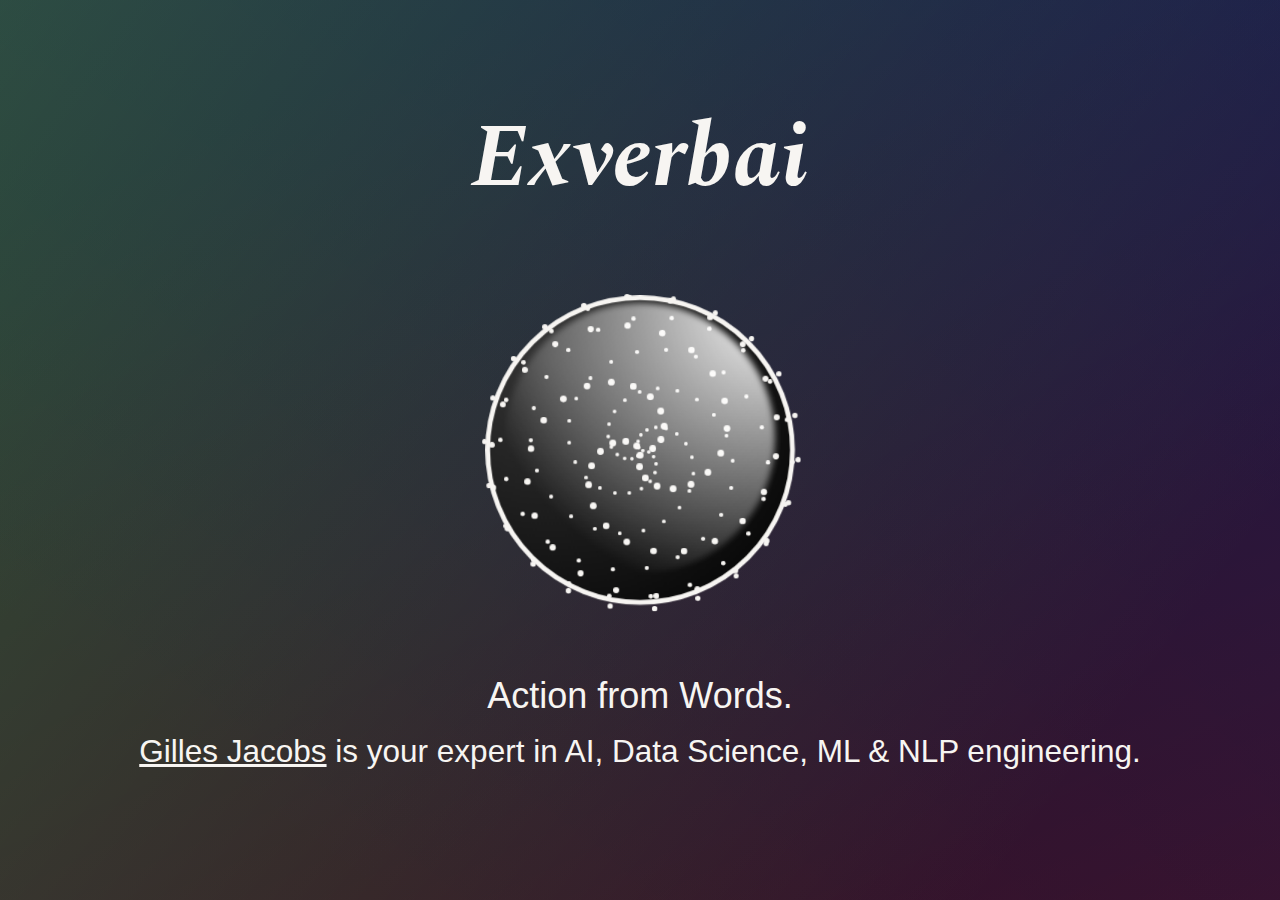
==== commit 86cb317c: "feat: add flex container to subtitles" ====
--- a/index.html
+++ b/index.html
@@ -1 +1 @@
-<!doctypehtml><html lang=en><meta charset=UTF-8><meta content="width=device-width,initial-scale=1"name=viewport><meta content="Exverbai is your expert in AI, ML, and NLP engineering."name=description><title>Exverbai</title><link href="https://fonts.googleapis.com/css2?family=Spectral:ital,wght@1,700&display=swap"rel=preload as=style onload='this.rel="stylesheet"'><link href=/favicon.svg rel=icon type=image/svg+xml><link href=/apple-touch-icon.png rel=apple-touch-icon sizes=180x180><link href=/favicon-32x32.png rel=icon sizes=32x32 type=image/png><link href=/favicon-16x16.png rel=icon sizes=16x16 type=image/png><link href=/site.webmanifest rel=manifest><link href=/safari-pinned-tab.svg rel=mask-icon color=#000000><meta content=#ffffff name=msapplication-TileColor><meta content=#ffffff name=theme-color><style>html{-webkit-background-size:cover;-moz-background-size:cover;-o-background-size:cover;background-size:cover;background-color:#41208AFF;background:linear-gradient(217deg,rgba(0,45,200,.2),rgba(255,50,50,0) 85%),linear-gradient(127deg,rgba(120,255,100,.25),rgba(100,255,100,0) 85%),linear-gradient(336deg,rgba(255,0,0,.15),rgba(100,100,255,0) 85%),rgba(25,20,40,1)}body{margin:0;display:flex;height:100vh;width:100vw;overflow:hidden;justify-content:center;align-items:center;flex-direction:column}:root{--scale-factor:0.6}.logo{color:#f7f5f2;font-family:Spectral,'Iowan Old Style','Palatino Linotype','URW Palladio L',P052,serif;font-style:italic;font-weight:700;font-size:clamp(5vh,8vw,10vh);position:absolute;top:10vh;user-select:none}.subtitle{color:#f7f5f2;font-family:-apple-system,BlinkMacSystemFont,"Segoe UI",Roboto,Oxygen-Sans,Ubuntu,Cantarell,"Helvetica Neue",sans-serif;font-size:clamp(2vh,3vw + 1vh,4vh);margin-top:1rem;position:absolute;justify-content:center;align-items:center;bottom:20vh}.subtitle.subtitle--second{font-size:clamp(1.5vh,2.5vw + .5vh,3.5vh);bottom:15vh}.aard{width:500px;height:500px;position:relative;perspective:800px;background:radial-gradient(circle at 100px 100px,#363636,#000);border-radius:50%;border:8px solid #f7f5f2;transform:scale(var(--scale-factor))}.aard:before{content:"";position:absolute;top:1%;left:5%;width:90%;height:90%;border-radius:50%;background:radial-gradient(circle at 100% 0,#fff,rgba(255,255,255,0) 80%);filter:blur(5px);z-index:2}.maan{width:500px;height:500px;transform-style:preserve-3d;animation:rotate 25s infinite linear}span{display:inline-block;position:absolute;top:50%;left:50%;perspective:800px;transform-style:preserve-3d;width:0;height:0}span:before{content:"";width:8px;height:8px;display:inline-block;position:absolute;top:calc(50% - 2px);left:calc(50% - 2px);background:currentColor;color:inherit;border-radius:50%;animation:invertRotate 25s infinite linear,scale 2s infinite linear}.aard span:nth-child(1){transform:translate3d(-1.81569px,3.96736px,249.96192px);color:#f7f5f2}.aard span:nth-child(1):before{animation-delay:0s,-8.33ms}.aard span:nth-child(2){transform:translate3d(-5.70296px,-6.60301px,249.84771px);color:#f7f5f2}.aard span:nth-child(2):before{animation-delay:0s,-16.67ms}.aard span:nth-child(3){transform:translate3d(12.56286px,-3.65587px,249.65738px);color:#f7f5f2}.aard span:nth-child(3):before{animation-delay:0s,-25ms}.aard span:nth-child(4){transform:translate3d(-2.53739px,17.25354px,249.39101px);color:#f7f5f2}.aard span:nth-child(4):before{animation-delay:0s,-33.33ms}.aard span:nth-child(5){transform:translate3d(-18.28248px,-11.85364px,249.04867px);color:#f7f5f2}.aard span:nth-child(5):before{animation-delay:0s,-41.67ms}.aard span:nth-child(6){transform:translate3d(22.05169px,-14.02179px,248.63047px);color:#f7f5f2}.aard span:nth-child(6):before{animation-delay:0s,-50ms}.aard span:nth-child(7){transform:translate3d(4.16602px,30.18117px,248.13654px);color:#f7f5f2}.aard span:nth-child(7):before{animation-delay:0s,-58.33ms}.aard span:nth-child(8){transform:translate3d(-33.32011px,-10.0171px,247.56702px);color:#f7f5f2}.aard span:nth-child(8):before{animation-delay:0s,-.06667s}.aard span:nth-child(9){transform:translate3d(25.82407px,-29.37007px,246.92209px);color:#f7f5f2}.aard span:nth-child(9):before{animation-delay:0s,-75ms}.aard span:nth-child(10){transform:translate3d(17.71568px,39.63282px,246.20194px);color:#f7f5f2}.aard span:nth-child(10):before{animation-delay:0s,-83.33ms}.aard span:nth-child(11){transform:translate3d(-47.70038px,-.42223px,245.4068px);color:#f7f5f2}.aard span:nth-child(11):before{animation-delay:0s,-91.67ms}.aard span:nth-child(12){transform:translate3d(22.04794px,-47.07008px,244.5369px);color:#f7f5f2}.aard span:nth-child(12):before{animation-delay:0s,-.1s}.aard span:nth-child(13){transform:translate3d(36.3813px,42.88458px,243.59252px);color:#f7f5f2}.aard span:nth-child(13):before{animation-delay:0s,-.10833s}.aard span:nth-child(14){transform:translate3d(-58.21886px,16.38451px,242.57393px);color:#f7f5f2}.aard span:nth-child(14):before{animation-delay:0s,-.11667s}.aard span:nth-child(15){transform:translate3d(9.9808px,-63.93035px,241.48146px);color:#f7f5f2}.aard span:nth-child(15):before{animation-delay:0s,-125ms}.aard span:nth-child(16){transform:translate3d(57.48578px,37.99845px,240.31542px);color:#f7f5f2}.aard span:nth-child(16):before{animation-delay:0s,-.13333s}.aard span:nth-child(17){transform:translate3d(-62.02448px,38.6722px,239.07619px);color:#f7f5f2}.aard span:nth-child(17):before{animation-delay:0s,-.14167s}.aard span:nth-child(18){transform:translate3d(-9.88574px,-76.61913px,237.76413px);color:#f7f5f2}.aard span:nth-child(18):before{animation-delay:0s,-.15s}.aard span:nth-child(19){transform:translate3d(77.73539px,24.12204px,236.37964px);color:#f7f5f2}.aard span:nth-child(19):before{animation-delay:0s,-.15833s}.aard span:nth-child(20){transform:translate3d(-57.02656px,63.71093px,234.92316px);color:#f7f5f2}.aard span:nth-child(20):before{animation-delay:0s,-.16667s}.aard span:nth-child(21){transform:translate3d(-35.83548px,-82.11299px,233.39511px);color:#f7f5f2}.aard span:nth-child(21):before{animation-delay:0s,-175ms}.aard span:nth-child(22){transform:translate3d(93.63697px,1.65781px,231.79596px);color:#f7f5f2}.aard span:nth-child(22):before{animation-delay:0s,-.18333s}.aard span:nth-child(23){transform:translate3d(-42.21634px,88.08919px,230.12621px);color:#f7f5f2}.aard span:nth-child(23):before{animation-delay:0s,-.19167s}.aard span:nth-child(24){transform:translate3d(-65.09254px,-78.11933px,228.38636px);color:#f7f5f2}.aard span:nth-child(24):before{animation-delay:0s,-.2s}.aard span:nth-child(25){transform:translate3d(101.95307px,-27.7211px,226.57695px);color:#f7f5f2}.aard span:nth-child(25):before{animation-delay:0s,-.20833s}.aard span:nth-child(26){transform:translate3d(-17.86261px,108.12727px,224.69851px);color:#f7f5f2}.aard span:nth-child(26):before{animation-delay:0s,-.21667s}.aard span:nth-child(27){transform:translate3d(-94.1247px,-63.42123px,222.75163px);color:#f7f5f2}.aard span:nth-child(27):before{animation-delay:0s,-225ms}.aard span:nth-child(28){transform:translate3d(100.14064px,-61.21334px,220.7369px);color:#f7f5f2}.aard span:nth-child(28):before{animation-delay:0s,-.23333s}.aard span:nth-child(29){transform:translate3d(14.44492px,120.33855px,218.65493px);color:#f7f5f2}.aard span:nth-child(29):before{animation-delay:0s,-.24167s}.aard span:nth-child(30){transform:translate3d(-119.05162px,-38.10133px,216.50635px);color:#f7f5f2}.aard span:nth-child(30):before{animation-delay:0s,-.25s}.aard span:nth-child(31){transform:translate3d(86.72046px,-95.17655px,214.29183px);color:#f7f5f2}.aard span:nth-child(31):before{animation-delay:0s,-.25833s}.aard span:nth-child(32){transform:translate3d(51.91317px,121.88488px,212.01202px);color:#f7f5f2}.aard span:nth-child(32):before{animation-delay:0s,-.26667s}.aard span:nth-child(33){transform:translate3d(-136.11176px,-3.6152px,209.66764px);color:#f7f5f2}.aard span:nth-child(33):before{animation-delay:0s,-275ms}.aard span:nth-child(34){transform:translate3d(61.53121px,-125.5287px,207.25939px);color:#f7f5f2}.aard span:nth-child(34):before{animation-delay:0s,-.28333s}.aard span:nth-child(35){transform:translate3d(90.81424px,110.97136px,204.78801px);color:#f7f5f2}.aard span:nth-child(35):before{animation-delay:0s,-.29167s}.aard span:nth-child(36){transform:translate3d(-142.13391px,37.29841px,202.25425px);color:#f7f5f2}.aard span:nth-child(36):before{animation-delay:0s,-.3s}.aard span:nth-child(37){transform:translate3d(25.83552px,-148.21895px,199.65888px);color:#f7f5f2}.aard span:nth-child(37):before{animation-delay:0s,-.30833s}.aard span:nth-child(38){transform:translate3d(126.87726px,87.13267px,197.00269px);color:#f7f5f2}.aard span:nth-child(38):before{animation-delay:0s,-.31667s}.aard span:nth-child(39){transform:translate3d(-134.95824px,80.86428px,194.28649px);color:#f7f5f2}.aard span:nth-child(39):before{animation-delay:0s,-325ms}.aard span:nth-child(40){transform:translate3d(-17.73889px,-159.71483px,191.51111px);color:#f7f5f2}.aard span:nth-child(40):before{animation-delay:0s,-.33333s}.aard span:nth-child(41){transform:translate3d(155.76116px,51.37414px,188.6774px);color:#f7f5f2}.aard span:nth-child(41):before{animation-delay:0s,-.34167s}.aard span:nth-child(42){transform:translate3d(-113.75613px,122.65002px,185.78621px);color:#f7f5f2}.aard span:nth-child(42):before{animation-delay:0s,-.35s}.aard span:nth-child(43){transform:translate3d(-65.42043px,-157.44929px,182.83843px);color:#f7f5f2}.aard span:nth-child(43):before{animation-delay:0s,-.35833s}.aard span:nth-child(44){transform:translate3d(173.55575px,6.14743px,179.83495px);color:#f7f5f2}.aard span:nth-child(44):before{animation-delay:0s,-.36667s}.aard span:nth-child(45){transform:translate3d(-79.20897px,158.03778px,176.7767px);color:#f7f5f2}.aard span:nth-child(45):before{animation-delay:0s,-375ms}.aard span:nth-child(46){transform:translate3d(-112.65661px,-140.17524px,173.66459px);color:#f7f5f2}.aard span:nth-child(46):before{animation-delay:0s,-.38333s}.aard span:nth-child(47){transform:translate3d(177.25442px,-44.84149px,170.49959px);color:#f7f5f2}.aard span:nth-child(47):before{animation-delay:0s,-.39167s}.aard span:nth-child(48){transform:translate3d(-33.52149px,182.73704px,167.28265px);color:#f7f5f2}.aard span:nth-child(48):before{animation-delay:0s,-.4s}.aard span:nth-child(49){transform:translate3d(-154.58117px,-108.1842px,164.01476px);color:#f7f5f2}.aard span:nth-child(49):before{animation-delay:0s,-.40833s}.aard span:nth-child(50){transform:translate3d(165.14365px,-96.97465px,160.6969px);color:#f7f5f2}.aard span:nth-child(50):before{animation-delay:0s,-.41667s}.aard span:nth-child(51){transform:translate3d(19.73673px,193.28141px,157.3301px);color:#f7f5f2}.aard span:nth-child(51):before{animation-delay:0s,-425ms}.aard span:nth-child(52){transform:translate3d(-186.53554px,-63.36048px,153.91537px);color:#f7f5f2}.aard span:nth-child(52):before{animation-delay:0s,-.43333s}.aard span:nth-child(53){transform:translate3d(137.06313px,-145.18046px,150.45376px);color:#f7f5f2}.aard span:nth-child(53):before{animation-delay:0s,-.44167s}.aard span:nth-child(54){transform:translate3d(75.94841px,187.45298px,146.94631px);color:#f7f5f2}.aard span:nth-child(54):before{animation-delay:0s,-.45s}.aard span:nth-child(55){transform:translate3d(-204.58749px,-9.06037px,143.39411px);color:#f7f5f2}.aard span:nth-child(55):before{animation-delay:0s,-.45833s}.aard span:nth-child(56){transform:translate3d(94.50388px,-184.45995px,139.79823px);color:#f7f5f2}.aard span:nth-child(56):before{animation-delay:0s,-.46667s}.aard span:nth-child(57){transform:translate3d(129.89343px,164.58499px,136.15976px);color:#f7f5f2}.aard span:nth-child(57):before{animation-delay:0s,-475ms}.aard span:nth-child(58){transform:translate3d(-205.98923px,50.17506px,132.47982px);color:#f7f5f2}.aard span:nth-child(58):before{animation-delay:0s,-.48333s}.aard span:nth-child(59){transform:translate3d(40.52889px,-210.42432px,128.75952px);color:#f7f5f2}.aard span:nth-child(59):before{animation-delay:0s,-.49167s}.aard span:nth-child(60){transform:translate3d(176.27535px,125.70601px,125px);color:#f7f5f2}.aard span:nth-child(60):before{animation-delay:0s,-.5s}.aard span:nth-child(61){transform:translate3d(-189.52289px,109.04609px,121.20241px);color:#f7f5f2}.aard span:nth-child(61):before{animation-delay:0s,-.50833s}.aard span:nth-child(62){transform:translate3d(-20.47913px,-219.78486px,117.36789px);color:#f7f5f2}.aard span:nth-child(62):before{animation-delay:0s,-.51667s}.aard span:nth-child(63){transform:translate3d(210.27401px,73.50599px,113.49762px);color:#f7f5f2}.aard span:nth-child(63):before{animation-delay:0s,-525ms}.aard span:nth-child(64){transform:translate3d(-155.69266px,162.0161px,109.59279px);color:#f7f5f2}.aard span:nth-child(64):before{animation-delay:0s,-.53333s}.aard span:nth-child(65){transform:translate3d(-83.21975px,-210.74057px,105.65457px);color:#f7f5f2}.aard span:nth-child(65):before{animation-delay:0s,-.54167s}.aard span:nth-child(66){transform:translate3d(228.06436px,12.12357px,101.68416px);color:#f7f5f2}.aard span:nth-child(66):before{animation-delay:0s,-.55s}.aard span:nth-child(67){transform:translate3d(-106.73918px,203.87452px,97.68278px);color:#f7f5f2}.aard span:nth-child(67):before{animation-delay:0s,-.55833s}.aard span:nth-child(68){transform:translate3d(-141.98621px,-183.21923px,93.65165px);color:#f7f5f2}.aard span:nth-child(68):before{animation-delay:0s,-.56667s}.aard span:nth-child(69){transform:translate3d(227.24489px,-53.22628px,89.59199px);color:#f7f5f2}.aard span:nth-child(69):before{animation-delay:0s,-575ms}.aard span:nth-child(70){transform:translate3d(-46.47099px,230.28099px,85.50504px);color:#f7f5f2}.aard span:nth-child(70):before{animation-delay:0s,-.58333s}.aard span:nth-child(71){transform:translate3d(-191.23347px,-138.94277px,81.39204px);color:#f7f5f2}.aard span:nth-child(71):before{animation-delay:0s,-.59167s}.aard span:nth-child(72){transform:translate3d(207.1276px,-116.74732px,77.25425px);color:#f7f5f2}.aard span:nth-child(72):before{animation-delay:0s,-.6s}.aard span:nth-child(73){transform:translate3d(20.0727px,238.23205px,73.09293px);color:#f7f5f2}.aard span:nth-child(73):before{animation-delay:0s,-.60833s}.aard span:nth-child(74){transform:translate3d(-226.14314px,-81.30673px,68.90934px);color:#f7f5f2}.aard span:nth-child(74):before{animation-delay:0s,-.61667s}.aard span:nth-child(75){transform:translate3d(168.8561px,-172.6294px,64.70476px);color:#f7f5f2}.aard span:nth-child(75):before{animation-delay:0s,-625ms}.aard span:nth-child(76){transform:translate3d(87.09478px,226.39923px,60.48047px);color:#f7f5f2}.aard span:nth-child(76):before{animation-delay:0s,-.63333s}.aard span:nth-child(77){transform:translate3d(-243.12509px,-15.08333px,56.23776px);color:#f7f5f2}.aard span:nth-child(77):before{animation-delay:0s,-.64167s}.aard span:nth-child(78){transform:translate3d(115.33639px,-215.62888px,51.97792px);color:#f7f5f2}.aard span:nth-child(78):before{animation-delay:0s,-.65s}.aard span:nth-child(79){transform:translate3d(148.60066px,195.30064px,47.70225px);color:#f7f5f2}.aard span:nth-child(79):before{animation-delay:0s,-.65833s}.aard span:nth-child(80){transform:translate3d(-240.20183px,54.02292px,43.41204px);color:#f7f5f2}.aard span:nth-child(80):before{animation-delay:0s,-.66667s}.aard span:nth-child(81){transform:translate3d(50.98502px,-241.601px,39.10862px);color:#f7f5f2}.aard span:nth-child(81):before{animation-delay:0s,-675ms}.aard span:nth-child(82){transform:translate3d(198.98829px,147.28573px,34.79328px);color:#f7f5f2}.aard span:nth-child(82):before{animation-delay:0s,-.68333s}.aard span:nth-child(83){transform:translate3d(-217.23348px,119.9223px,30.46734px);color:#f7f5f2}.aard span:nth-child(83):before{animation-delay:0s,-.69167s}.aard span:nth-child(84){transform:translate3d(-18.68112px,-247.92767px,26.13212px);color:#f7f5f2}.aard span:nth-child(84):before{animation-delay:0s,-.7s}.aard span:nth-child(85){transform:translate3d(233.60635px,86.33259px,21.78894px);color:#f7f5f2}.aard span:nth-child(85):before{animation-delay:0s,-.70833s}.aard span:nth-child(86){transform:translate3d(-175.95808px,176.73322px,17.43912px);color:#f7f5f2}.aard span:nth-child(86):before{animation-delay:0s,-.71667s}.aard span:nth-child(87){transform:translate3d(-87.5721px,-233.79465px,13.08399px);color:#f7f5f2}.aard span:nth-child(87):before{animation-delay:0s,-725ms}.aard span:nth-child(88){transform:translate3d(249.22157px,17.67728px,8.72487px);color:#f7f5f2}.aard span:nth-child(88):before{animation-delay:0s,-.73333s}.aard span:nth-child(89){transform:translate3d(-119.84144px,219.36042px,4.3631px);color:#f7f5f2}.aard span:nth-child(89):before{animation-delay:0s,-.74167s}.aard span:nth-child(90){transform:translate3d(-149.61502px,-200.28816px,0);color:#f7f5f2}.aard span:nth-child(90):before{animation-delay:0s,-.75s}.aard span:nth-child(91){transform:translate3d(244.3461px,-52.68724px,-4.3631px);color:#f7f5f2}.aard span:nth-child(91):before{animation-delay:0s,-.75833s}.aard span:nth-child(92){transform:translate3d(-53.75091px,243.99737px,-8.72487px);color:#f7f5f2}.aard span:nth-child(92):before{animation-delay:0s,-.76667s}.aard span:nth-child(93){transform:translate3d(-199.34594px,-150.29972px,-13.08399px);color:#f7f5f2}.aard span:nth-child(93):before{animation-delay:0s,-775ms}.aard span:nth-child(94){transform:translate3d(219.39px,-118.59133px,-17.43912px);color:#f7f5f2}.aard span:nth-child(94):before{animation-delay:0s,-.78333s}.aard span:nth-child(95){transform:translate3d(16.51364px,248.50059px,-21.78894px);color:#f7f5f2}.aard span:nth-child(95):before{animation-delay:0s,-.79167s}.aard span:nth-child(96){transform:translate3d(-232.44207px,-88.24849px,-26.13212px);color:#f7f5f2}.aard span:nth-child(96):before{animation-delay:0s,-.8s}.aard span:nth-child(97){transform:translate3d(176.62258px,-174.28771px,-30.46734px);color:#f7f5f2}.aard span:nth-child(97):before{animation-delay:0s,-.80833s}.aard span:nth-child(98){transform:translate3d(84.7834px,232.59665px,-34.79328px);color:#f7f5f2}.aard span:nth-child(98):before{animation-delay:0s,-.81667s}.aard span:nth-child(99){transform:translate3d(-246.139px,-19.64971px,-39.10862px);color:#f7f5f2}.aard span:nth-child(99):before{animation-delay:0s,-825ms}.aard span:nth-child(100){transform:translate3d(119.94655px,-215.00749px,-43.41204px);color:#f7f5f2}.aard span:nth-child(100):before{animation-delay:0s,-.83333s}.aard span:nth-child(101){transform:translate3d(145.12017px,197.90056px,-47.70225px);color:#f7f5f2}.aard span:nth-child(101):before{animation-delay:0s,-.84167s}.aard span:nth-child(102){transform:translate3d(-239.48983px,49.42589px,-51.97792px);color:#f7f5f2}.aard span:nth-child(102):before{animation-delay:0s,-.85s}.aard span:nth-child(103){transform:translate3d(54.50878px,-237.41547px,-56.23776px);color:#f7f5f2}.aard span:nth-child(103):before{animation-delay:0s,-.85833s}.aard span:nth-child(104){transform:translate3d(192.38977px,147.744px,-60.48047px);color:#f7f5f2}.aard span:nth-child(104):before{animation-delay:0s,-.86667s}.aard span:nth-child(105){transform:translate3d(-213.44002px,112.94535px,-64.70476px);color:#f7f5f2}.aard span:nth-child(105):before{animation-delay:0s,-875ms}.aard span:nth-child(106){transform:translate3d(-13.81151px,-239.91821px,-68.90934px);color:#f7f5f2}.aard span:nth-child(106):before{animation-delay:0s,-.88333s}.aard span:nth-child(107){transform:translate3d(222.75001px,86.83234px,-73.09293px);color:#f7f5f2}.aard span:nth-child(107):before{animation-delay:0s,-.89167s}.aard span:nth-child(108){transform:translate3d(-170.7111px,165.49774px,-77.25425px);color:#f7f5f2}.aard span:nth-child(108):before{animation-delay:0s,-.9s}.aard span:nth-child(109){transform:translate3d(-78.98318px,-222.79361px,-81.39204px);color:#f7f5f2}.aard span:nth-child(109):before{animation-delay:0s,-.90833s}.aard span:nth-child(110){transform:translate3d(234.00347px,20.7669px,-85.50504px);color:#f7f5f2}.aard span:nth-child(110):before{animation-delay:0s,-.91667s}.aard span:nth-child(111){transform:translate3d(-115.50687px,202.80887px,-89.59199px);color:#f7f5f2}.aard span:nth-child(111):before{animation-delay:0s,-925ms}.aard span:nth-child(112){transform:translate3d(-135.41157px,-188.13047px,-93.65165px);color:#f7f5f2}.aard span:nth-child(112):before{animation-delay:0s,-.93333s}.aard span:nth-child(113){transform:translate3d(225.77944px,-44.51649px,-97.68278px);color:#f7f5f2}.aard span:nth-child(113):before{animation-delay:0s,-.94167s}.aard span:nth-child(114){transform:translate3d(-53.07435px,222.13385px,-101.68416px);color:#f7f5f2}.aard span:nth-child(114):before{animation-delay:0s,-.95s}.aard span:nth-child(115){transform:translate3d(-178.47374px,-139.58595px,-105.65457px);color:#f7f5f2}.aard span:nth-child(115):before{animation-delay:0s,-.95833s}.aard span:nth-child(116){transform:translate3d(199.52841px,-103.33362px,-109.59279px);color:#f7f5f2}.aard span:nth-child(116):before{animation-delay:0s,-.96667s}.aard span:nth-child(117){transform:translate3d(10.83319px,222.48805px,-113.49762px);color:#f7f5f2}.aard span:nth-child(117):before{animation-delay:0s,-975ms}.aard span:nth-child(118){transform:translate3d(-204.94541px,-81.98877px,-117.36789px);color:#f7f5f2}.aard span:nth-child(118):before{animation-delay:0s,-.98333s}.aard span:nth-child(119){transform:translate3d(158.33197px,-150.80108px,-121.20241px);color:#f7f5f2}.aard span:nth-child(119):before{animation-delay:0s,-.99167s}.aard span:nth-child(120){transform:translate3d(70.53372px,204.69488px,-125px);color:#f7f5f2}.aard span:nth-child(120):before{animation-delay:0s,-1s}.aard span:nth-child(121){transform:translate3d(-213.27688px,-20.83172px,-128.75952px);color:#f7f5f2}.aard span:nth-child(121):before{animation-delay:0s,-1.00833s}.aard span:nth-child(122){transform:translate3d(106.55096px,-183.29209px,-132.47982px);color:#f7f5f2}.aard span:nth-child(122):before{animation-delay:0s,-1.01667s}.aard span:nth-child(123){transform:translate3d(120.97352px,171.24814px,-136.15976px);color:#f7f5f2}.aard span:nth-child(123):before{animation-delay:0s,-1.025s}.aard span:nth-child(124){transform:translate3d(-203.69145px,38.29161px,-139.79823px);color:#f7f5f2}.aard span:nth-child(124):before{animation-delay:0s,-1.03333s}.aard span:nth-child(125){transform:translate3d(49.35152px,-198.7525px,-143.39411px);color:#f7f5f2}.aard span:nth-child(125):before{animation-delay:0s,-1.04167s}.aard span:nth-child(126){transform:translate3d(158.20572px,126.00687px,-146.94631px);color:#f7f5f2}.aard span:nth-child(126):before{animation-delay:0s,-1.05s}.aard span:nth-child(127){transform:translate3d(-178.09941px,90.24559px,-150.45376px);color:#f7f5f2}.aard span:nth-child(127):before{animation-delay:0s,-1.05833s}.aard span:nth-child(128){transform:translate3d(-7.83889px,-196.84667px,-153.91537px);color:#f7f5f2}.aard span:nth-child(128):before{animation-delay:0s,-1.06667s}.aard span:nth-child(129){transform:translate3d(179.74144px,73.75807px,-157.3301px);color:#f7f5f2}.aard span:nth-child(129):before{animation-delay:0s,-1.075s}.aard span:nth-child(130){transform:translate3d(-139.84029px,130.84799px,-160.6969px);color:#f7f5f2}.aard span:nth-child(130):before{animation-delay:0s,-1.08333s}.aard span:nth-child(131){transform:translate3d(-59.88623px,-178.92121px,-164.01476px);color:#f7f5f2}.aard span:nth-child(131):before{animation-delay:0s,-1.09167s}.aard span:nth-child(132){transform:translate3d(184.73916px,19.69659px,-167.28265px);color:#f7f5f2}.aard span:nth-child(132):before{animation-delay:0s,-1.1s}.aard span:nth-child(133){transform:translate3d(-93.28471px,157.25092px,-170.49959px);color:#f7f5f2}.aard span:nth-child(133):before{animation-delay:0s,-1.10833s}.aard span:nth-child(134){transform:translate3d(-102.45657px,-147.79466px,-173.66459px);color:#f7f5f2}.aard span:nth-child(134):before{animation-delay:0s,-1.11667s}.aard span:nth-child(135){transform:translate3d(174.01579px,-31.12082px,-176.7767px);color:#f7f5f2}.aard span:nth-child(135):before{animation-delay:0s,-1.125s}.aard span:nth-child(136){transform:translate3d(-43.34135px,168.16931px,-179.83495px);color:#f7f5f2}.aard span:nth-child(136):before{animation-delay:0s,-1.13333s}.aard span:nth-child(137){transform:translate3d(-132.4214px,-107.39964px,-182.83843px);color:#f7f5f2}.aard span:nth-child(137):before{animation-delay:0s,-1.14167s}.aard span:nth-child(138){transform:translate3d(149.88264px,-74.28783px,-185.78621px);color:#f7f5f2}.aard span:nth-child(138):before{animation-delay:0s,-1.15s}.aard span:nth-child(139){transform:translate3d(5.07542px,163.93621px,-188.6774px);color:#f7f5f2}.aard span:nth-child(139):before{animation-delay:0s,-1.15833s}.aard span:nth-child(140){transform:translate3d(-148.1207px,-62.31977px,-191.51111px);color:#f7f5f2}.aard span:nth-child(140):before{animation-delay:0s,-1.16667s}.aard span:nth-child(141){transform:translate3d(115.82848px,-106.47311px,-194.28649px);color:#f7f5f2}.aard span:nth-child(141):before{animation-delay:0s,-1.175s}.aard span:nth-child(142){transform:translate3d(47.55893px,146.38336px,-197.00269px);color:#f7f5f2}.aard span:nth-child(142):before{animation-delay:0s,-1.18333s}.aard span:nth-child(143){transform:translate3d(-149.45879px,-17.27431px,-199.65888px);color:#f7f5f2}.aard span:nth-child(143):before{animation-delay:0s,-1.19167s}.aard span:nth-child(144){transform:translate3d(76.08815px,-125.71321px,-202.25425px);color:#f7f5f2}.aard span:nth-child(144):before{animation-delay:0s,-1.2s}.aard span:nth-child(145){transform:translate3d(80.64899px,118.56479px,-204.78801px);color:#f7f5f2}.aard span:nth-child(145):before{animation-delay:0s,-1.20833s}.aard span:nth-child(146){transform:translate3d(-137.8273px,23.39188px,-207.25939px);color:#f7f5f2}.aard span:nth-child(146):before{animation-delay:0s,-1.21667s}.aard span:nth-child(147){transform:translate3d(35.14702px,-131.5453px,-209.66764px);color:#f7f5f2}.aard span:nth-child(147):before{animation-delay:0s,-1.225s}.aard span:nth-child(148){transform:translate3d(102.15002px,84.35801px,-212.01202px);color:#f7f5f2}.aard span:nth-child(148):before{animation-delay:0s,-1.23333s}.aard span:nth-child(149){transform:translate3d(-115.86811px,56.15687px,-214.29183px);color:#f7f5f2}.aard span:nth-child(149):before{animation-delay:0s,-1.24167s}.aard span:nth-child(150){transform:translate3d(-2.76208px,-124.96948px,-216.50635px);color:#f7f5f2}.aard span:nth-child(150):before{animation-delay:0s,-1.25s}.aard span:nth-child(151){transform:translate3d(111.29664px,47.99044px,-218.65493px);color:#f7f5f2}.aard span:nth-child(151):before{animation-delay:0s,-1.25833s}.aard span:nth-child(152){transform:translate3d(-87.10744px,78.66076px,-220.7369px);color:#f7f5f2}.aard span:nth-child(152):before{animation-delay:0s,-1.26667s}.aard span:nth-child(153){transform:translate3d(-34.11328px,-108.24969px,-222.75163px);color:#f7f5f2}.aard span:nth-child(153):before{animation-delay:0s,-1.275s}.aard span:nth-child(154){transform:translate3d(108.7524px,13.546px,-224.69851px);color:#f7f5f2}.aard span:nth-child(154):before{animation-delay:0s,-1.28333s}.aard span:nth-child(155){transform:translate3d(-55.50538px,89.90017px,-226.57695px);color:#f7f5f2}.aard span:nth-child(155):before{animation-delay:0s,-1.29167s}.aard span:nth-child(156){transform:translate3d(-56.44368px,-84.58002px,-228.38636px);color:#f7f5f2}.aard span:nth-child(156):before{animation-delay:0s,-1.3s}.aard span:nth-child(157){transform:translate3d(96.44651px,-15.4918px,-230.12621px);color:#f7f5f2}.aard span:nth-child(157):before{animation-delay:0s,-1.30833s}.aard span:nth-child(158){transform:translate3d(-24.97427px,90.26027px,-231.79596px);color:#f7f5f2}.aard span:nth-child(158):before{animation-delay:0s,-1.31667s}.aard span:nth-child(159){transform:translate3d(-68.57323px,-57.65793px,-233.39511px);color:#f7f5f2}.aard span:nth-child(159):before{animation-delay:0s,-1.325s}.aard span:nth-child(160){transform:translate3d(77.27134px,-36.60945px,-234.92316px);color:#f7f5f2}.aard span:nth-child(160):before{animation-delay:0s,-1.33333s}.aard span:nth-child(161){transform:translate3d(1.07817px,81.3849px,-236.37964px);color:#f7f5f2}.aard span:nth-child(161):before{animation-delay:0s,-1.34167s}.aard span:nth-child(162){transform:translate3d(-70.66679px,-31.21575px,-237.76413px);color:#f7f5f2}.aard span:nth-child(162):before{animation-delay:0s,-1.35s}.aard span:nth-child(163){transform:translate3d(54.67918px,-48.50529px,-239.07619px);color:#f7f5f2}.aard span:nth-child(163):before{animation-delay:0s,-1.35833s}.aard span:nth-child(164){transform:translate3d(20.12911px,65.90384px,-240.31542px);color:#f7f5f2}.aard span:nth-child(164):before{animation-delay:0s,-1.36667s}.aard span:nth-child(165){transform:translate3d(-64.13528px,-8.56572px,-241.48146px);color:#f7f5f2}.aard span:nth-child(165):before{animation-delay:0s,-1.375s}.aard span:nth-child(166){transform:translate3d(32.22754px,-51.17884px,-242.57393px);color:#f7f5f2}.aard span:nth-child(166):before{animation-delay:0s,-1.38333s}.aard span:nth-child(167){transform:translate3d(30.80165px,47.05257px,-243.59252px);color:#f7f5f2}.aard span:nth-child(167):before{animation-delay:0s,-1.39167s}.aard span:nth-child(168){transform:translate3d(-51.39105px,7.78876px,-244.5369px);color:#f7f5f2}.aard span:nth-child(168):before{animation-delay:0s,-1.4s}.aard span:nth-child(169){transform:translate3d(13.12729px,-45.86043px,-245.4068px);color:#f7f5f2}.aard span:nth-child(169):before{animation-delay:0s,-1.40833s}.aard span:nth-child(170){transform:translate3d(32.97875px,28.23132px,-246.20194px);color:#f7f5f2}.aard span:nth-child(170):before{animation-delay:0s,-1.41667s}.aard span:nth-child(171){transform:translate3d(-35.48948px,16.43108px,-246.92209px);color:#f7f5f2}.aard span:nth-child(171):before{animation-delay:0s,-1.425s}.aard span:nth-child(172){transform:translate3d(-.15294px,-34.79294px,-247.56702px);color:#f7f5f2}.aard span:nth-child(172):before{animation-delay:0s,-1.43333s}.aard span:nth-child(173){transform:translate3d(27.75933px,12.55699px,-248.13654px);color:#f7f5f2}.aard span:nth-child(173):before{animation-delay:0s,-1.44167s}.aard span:nth-child(174){transform:translate3d(-19.70158px,17.16786px,-248.63047px);color:#f7f5f2}.aard span:nth-child(174):before{animation-delay:0s,-1.45s}.aard span:nth-child(175){transform:translate3d(-6.18007px,-20.89413px,-249.04867px);color:#f7f5f2}.aard span:nth-child(175):before{animation-delay:0s,-1.45833s}.aard span:nth-child(176){transform:translate3d(17.26452px,2.46153px,-249.39101px);color:#f7f5f2}.aard span:nth-child(176):before{animation-delay:0s,-1.46667s}.aard span:nth-child(177){transform:translate3d(-7.06964px,11.00958px,-249.65738px);color:#f7f5f2}.aard span:nth-child(177):before{animation-delay:0s,-1.475s}.aard span:nth-child(178){transform:translate3d(-4.71385px,-7.34187px,-249.84771px);color:#f7f5f2}.aard span:nth-child(178):before{animation-delay:0s,-1.48333s}.aard span:nth-child(179){transform:translate3d(4.31946px,-.61559px,-249.96192px);color:#f7f5f2}.aard span:nth-child(179):before{animation-delay:0s,-1.49167s}.aard span:nth-child(180){transform:translate3d(0,0,-250px);color:#f7f5f2}.aard span:nth-child(180):before{animation-delay:0s,-1.5s}@keyframes rotate{to{transform:rotateY(360deg)}}@keyframes invertRotate{to{transform:rotateY(-360deg)}}@media (max-width:768px),(max-height:768px){:root{--scale-factor:0.4}}@media (max-width:480px),(max-height:480px){:root{--scale-factor:0.2}}@media (max-width:240px),(max-height:240px){:root{--scale-factor:0.1}}@media (max-width:120px),(max-height:180px){:root{--scale-factor:0.5}}a:link,a:visited{color:#f7f5f2;text-decoration:underline}a:active,a:hover{color:#31be78}</style><div class=logo>Exverbai</div><div class=aard><div class=maan><span></span><span></span><span></span><span></span><span></span><span></span><span></span><span></span><span></span><span></span><span></span><span></span><span></span><span></span><span></span><span></span><span></span><span></span><span></span><span></span><span></span><span></span><span></span><span></span><span></span><span></span><span></span><span></span><span></span><span></span><span></span><span></span><span></span><span></span><span></span><span></span><span></span><span></span><span></span><span></span><span></span><span></span><span></span><span></span><span></span><span></span><span></span><span></span><span></span><span></span><span></span><span></span><span></span><span></span><span></span><span></span><span></span><span></span><span></span><span></span><span></span><span></span><span></span><span></span><span></span><span></span><span></span><span></span><span></span><span></span><span></span><span></span><span></span><span></span><span></span><span></span><span></span><span></span><span></span><span></span><span></span><span></span><span></span><span></span><span></span><span></span><span></span><span></span><span></span><span></span><span></span><span></span><span></span><span></span><span></span><span></span><span></span><span></span><span></span><span></span><span></span><span></span><span></span><span></span><span></span><span></span><span></span><span></span><span></span><span></span><span></span><span></span><span></span><span></span><span></span><span></span><span></span><span></span><span></span><span></span><span></span><span></span><span></span><span></span><span></span><span></span><span></span><span></span><span></span><span></span><span></span><span></span><span></span><span></span><span></span><span></span><span></span><span></span><span></span><span></span><span></span><span></span><span></span><span></span><span></span><span></span><span></span><span></span><span></span><span></span><span></span><span></span><span></span><span></span><span></span><span></span><span></span><span></span><span></span><span></span><span></span><span></span><span></span><span></span><span></span><span></span><span></span><span></span><span></span><span></span><span></span><span></span><span></span><span></span><span></span><span></span><span></span><span></span><span></span></div></div><div class=subtitle>Action from Words.</div><div class="subtitle subtitle--second"><a href=https://www.linkedin.com/in/gilles-m-jacobs/ >Gilles Jacobs</a> is your expert in AI, Data Science, ML & NLP engineering.</div>+<!doctypehtml><html lang=en><meta charset=UTF-8><meta content="width=device-width,initial-scale=1"name=viewport><meta content="Exverbai is your expert in AI, ML, and NLP engineering."name=description><title>Exverbai</title><link href="https://fonts.googleapis.com/css2?family=Spectral:ital,wght@1,700&display=swap"rel=preload as=style onload='this.rel="stylesheet"'><link href=/favicon.svg rel=icon type=image/svg+xml><link href=/apple-touch-icon.png rel=apple-touch-icon sizes=180x180><link href=/favicon-32x32.png rel=icon sizes=32x32 type=image/png><link href=/favicon-16x16.png rel=icon sizes=16x16 type=image/png><link href=/site.webmanifest rel=manifest><link href=/safari-pinned-tab.svg rel=mask-icon color=#000000><meta content=#ffffff name=msapplication-TileColor><meta content=#ffffff name=theme-color><style>html{-webkit-background-size:cover;-moz-background-size:cover;-o-background-size:cover;background-size:cover;background-color:#41208AFF;background:linear-gradient(217deg,rgba(0,45,200,.2),rgba(255,50,50,0) 85%),linear-gradient(127deg,rgba(120,255,100,.25),rgba(100,255,100,0) 85%),linear-gradient(336deg,rgba(255,0,0,.15),rgba(100,100,255,0) 85%),rgba(25,20,40,1)}body{margin:0;display:flex;height:100vh;width:100vw;overflow:hidden;justify-content:center;align-items:center;flex-direction:column}:root{--scale-factor:0.6}.logo{color:#f7f5f2;font-family:Spectral,'Iowan Old Style','Palatino Linotype','URW Palladio L',P052,serif;font-style:italic;font-weight:700;font-size:clamp(5vh,8vw,10vh);position:absolute;top:10vh;user-select:none}.subtitles-container{font-family:-apple-system,BlinkMacSystemFont,"Segoe UI",Roboto,Oxygen-Sans,Ubuntu,Cantarell,"Helvetica Neue",sans-serif;color:#f7f5f2;position:absolute;left:50%;top:75vh;transform:translateX(-50%);display:flex;flex-direction:column;align-items:center;width:80%;text-align:center;overflow-wrap:break-word}.subtitle{margin-bottom:1rem;font-size:clamp(2vh,3vw + 1.5vh,4vh)}.subtitle.subtitle--second{font-size:clamp(1.5vh,2.5vw + .5vh,3.5vh)}.aard{width:500px;height:500px;position:relative;perspective:800px;background:radial-gradient(circle at 100px 100px,#363636,#000);border-radius:50%;border:8px solid #f7f5f2;transform:scale(var(--scale-factor))}.aard:before{content:"";position:absolute;top:1%;left:5%;width:90%;height:90%;border-radius:50%;background:radial-gradient(circle at 100% 0,#fff,rgba(255,255,255,0) 80%);filter:blur(5px);z-index:2}.maan{width:500px;height:500px;transform-style:preserve-3d;animation:rotate 25s infinite linear}span{display:inline-block;position:absolute;top:50%;left:50%;perspective:800px;transform-style:preserve-3d;width:0;height:0}span:before{content:"";width:8px;height:8px;display:inline-block;position:absolute;top:calc(50% - 2px);left:calc(50% - 2px);background:currentColor;color:inherit;border-radius:50%;animation:invertRotate 25s infinite linear,scale 2s infinite linear}.aard span:nth-child(1){transform:translate3d(-1.81569px,3.96736px,249.96192px);color:#f7f5f2}.aard span:nth-child(1):before{animation-delay:0s,-8.33ms}.aard span:nth-child(2){transform:translate3d(-5.70296px,-6.60301px,249.84771px);color:#f7f5f2}.aard span:nth-child(2):before{animation-delay:0s,-16.67ms}.aard span:nth-child(3){transform:translate3d(12.56286px,-3.65587px,249.65738px);color:#f7f5f2}.aard span:nth-child(3):before{animation-delay:0s,-25ms}.aard span:nth-child(4){transform:translate3d(-2.53739px,17.25354px,249.39101px);color:#f7f5f2}.aard span:nth-child(4):before{animation-delay:0s,-33.33ms}.aard span:nth-child(5){transform:translate3d(-18.28248px,-11.85364px,249.04867px);color:#f7f5f2}.aard span:nth-child(5):before{animation-delay:0s,-41.67ms}.aard span:nth-child(6){transform:translate3d(22.05169px,-14.02179px,248.63047px);color:#f7f5f2}.aard span:nth-child(6):before{animation-delay:0s,-50ms}.aard span:nth-child(7){transform:translate3d(4.16602px,30.18117px,248.13654px);color:#f7f5f2}.aard span:nth-child(7):before{animation-delay:0s,-58.33ms}.aard span:nth-child(8){transform:translate3d(-33.32011px,-10.0171px,247.56702px);color:#f7f5f2}.aard span:nth-child(8):before{animation-delay:0s,-.06667s}.aard span:nth-child(9){transform:translate3d(25.82407px,-29.37007px,246.92209px);color:#f7f5f2}.aard span:nth-child(9):before{animation-delay:0s,-75ms}.aard span:nth-child(10){transform:translate3d(17.71568px,39.63282px,246.20194px);color:#f7f5f2}.aard span:nth-child(10):before{animation-delay:0s,-83.33ms}.aard span:nth-child(11){transform:translate3d(-47.70038px,-.42223px,245.4068px);color:#f7f5f2}.aard span:nth-child(11):before{animation-delay:0s,-91.67ms}.aard span:nth-child(12){transform:translate3d(22.04794px,-47.07008px,244.5369px);color:#f7f5f2}.aard span:nth-child(12):before{animation-delay:0s,-.1s}.aard span:nth-child(13){transform:translate3d(36.3813px,42.88458px,243.59252px);color:#f7f5f2}.aard span:nth-child(13):before{animation-delay:0s,-.10833s}.aard span:nth-child(14){transform:translate3d(-58.21886px,16.38451px,242.57393px);color:#f7f5f2}.aard span:nth-child(14):before{animation-delay:0s,-.11667s}.aard span:nth-child(15){transform:translate3d(9.9808px,-63.93035px,241.48146px);color:#f7f5f2}.aard span:nth-child(15):before{animation-delay:0s,-125ms}.aard span:nth-child(16){transform:translate3d(57.48578px,37.99845px,240.31542px);color:#f7f5f2}.aard span:nth-child(16):before{animation-delay:0s,-.13333s}.aard span:nth-child(17){transform:translate3d(-62.02448px,38.6722px,239.07619px);color:#f7f5f2}.aard span:nth-child(17):before{animation-delay:0s,-.14167s}.aard span:nth-child(18){transform:translate3d(-9.88574px,-76.61913px,237.76413px);color:#f7f5f2}.aard span:nth-child(18):before{animation-delay:0s,-.15s}.aard span:nth-child(19){transform:translate3d(77.73539px,24.12204px,236.37964px);color:#f7f5f2}.aard span:nth-child(19):before{animation-delay:0s,-.15833s}.aard span:nth-child(20){transform:translate3d(-57.02656px,63.71093px,234.92316px);color:#f7f5f2}.aard span:nth-child(20):before{animation-delay:0s,-.16667s}.aard span:nth-child(21){transform:translate3d(-35.83548px,-82.11299px,233.39511px);color:#f7f5f2}.aard span:nth-child(21):before{animation-delay:0s,-175ms}.aard span:nth-child(22){transform:translate3d(93.63697px,1.65781px,231.79596px);color:#f7f5f2}.aard span:nth-child(22):before{animation-delay:0s,-.18333s}.aard span:nth-child(23){transform:translate3d(-42.21634px,88.08919px,230.12621px);color:#f7f5f2}.aard span:nth-child(23):before{animation-delay:0s,-.19167s}.aard span:nth-child(24){transform:translate3d(-65.09254px,-78.11933px,228.38636px);color:#f7f5f2}.aard span:nth-child(24):before{animation-delay:0s,-.2s}.aard span:nth-child(25){transform:translate3d(101.95307px,-27.7211px,226.57695px);color:#f7f5f2}.aard span:nth-child(25):before{animation-delay:0s,-.20833s}.aard span:nth-child(26){transform:translate3d(-17.86261px,108.12727px,224.69851px);color:#f7f5f2}.aard span:nth-child(26):before{animation-delay:0s,-.21667s}.aard span:nth-child(27){transform:translate3d(-94.1247px,-63.42123px,222.75163px);color:#f7f5f2}.aard span:nth-child(27):before{animation-delay:0s,-225ms}.aard span:nth-child(28){transform:translate3d(100.14064px,-61.21334px,220.7369px);color:#f7f5f2}.aard span:nth-child(28):before{animation-delay:0s,-.23333s}.aard span:nth-child(29){transform:translate3d(14.44492px,120.33855px,218.65493px);color:#f7f5f2}.aard span:nth-child(29):before{animation-delay:0s,-.24167s}.aard span:nth-child(30){transform:translate3d(-119.05162px,-38.10133px,216.50635px);color:#f7f5f2}.aard span:nth-child(30):before{animation-delay:0s,-.25s}.aard span:nth-child(31){transform:translate3d(86.72046px,-95.17655px,214.29183px);color:#f7f5f2}.aard span:nth-child(31):before{animation-delay:0s,-.25833s}.aard span:nth-child(32){transform:translate3d(51.91317px,121.88488px,212.01202px);color:#f7f5f2}.aard span:nth-child(32):before{animation-delay:0s,-.26667s}.aard span:nth-child(33){transform:translate3d(-136.11176px,-3.6152px,209.66764px);color:#f7f5f2}.aard span:nth-child(33):before{animation-delay:0s,-275ms}.aard span:nth-child(34){transform:translate3d(61.53121px,-125.5287px,207.25939px);color:#f7f5f2}.aard span:nth-child(34):before{animation-delay:0s,-.28333s}.aard span:nth-child(35){transform:translate3d(90.81424px,110.97136px,204.78801px);color:#f7f5f2}.aard span:nth-child(35):before{animation-delay:0s,-.29167s}.aard span:nth-child(36){transform:translate3d(-142.13391px,37.29841px,202.25425px);color:#f7f5f2}.aard span:nth-child(36):before{animation-delay:0s,-.3s}.aard span:nth-child(37){transform:translate3d(25.83552px,-148.21895px,199.65888px);color:#f7f5f2}.aard span:nth-child(37):before{animation-delay:0s,-.30833s}.aard span:nth-child(38){transform:translate3d(126.87726px,87.13267px,197.00269px);color:#f7f5f2}.aard span:nth-child(38):before{animation-delay:0s,-.31667s}.aard span:nth-child(39){transform:translate3d(-134.95824px,80.86428px,194.28649px);color:#f7f5f2}.aard span:nth-child(39):before{animation-delay:0s,-325ms}.aard span:nth-child(40){transform:translate3d(-17.73889px,-159.71483px,191.51111px);color:#f7f5f2}.aard span:nth-child(40):before{animation-delay:0s,-.33333s}.aard span:nth-child(41){transform:translate3d(155.76116px,51.37414px,188.6774px);color:#f7f5f2}.aard span:nth-child(41):before{animation-delay:0s,-.34167s}.aard span:nth-child(42){transform:translate3d(-113.75613px,122.65002px,185.78621px);color:#f7f5f2}.aard span:nth-child(42):before{animation-delay:0s,-.35s}.aard span:nth-child(43){transform:translate3d(-65.42043px,-157.44929px,182.83843px);color:#f7f5f2}.aard span:nth-child(43):before{animation-delay:0s,-.35833s}.aard span:nth-child(44){transform:translate3d(173.55575px,6.14743px,179.83495px);color:#f7f5f2}.aard span:nth-child(44):before{animation-delay:0s,-.36667s}.aard span:nth-child(45){transform:translate3d(-79.20897px,158.03778px,176.7767px);color:#f7f5f2}.aard span:nth-child(45):before{animation-delay:0s,-375ms}.aard span:nth-child(46){transform:translate3d(-112.65661px,-140.17524px,173.66459px);color:#f7f5f2}.aard span:nth-child(46):before{animation-delay:0s,-.38333s}.aard span:nth-child(47){transform:translate3d(177.25442px,-44.84149px,170.49959px);color:#f7f5f2}.aard span:nth-child(47):before{animation-delay:0s,-.39167s}.aard span:nth-child(48){transform:translate3d(-33.52149px,182.73704px,167.28265px);color:#f7f5f2}.aard span:nth-child(48):before{animation-delay:0s,-.4s}.aard span:nth-child(49){transform:translate3d(-154.58117px,-108.1842px,164.01476px);color:#f7f5f2}.aard span:nth-child(49):before{animation-delay:0s,-.40833s}.aard span:nth-child(50){transform:translate3d(165.14365px,-96.97465px,160.6969px);color:#f7f5f2}.aard span:nth-child(50):before{animation-delay:0s,-.41667s}.aard span:nth-child(51){transform:translate3d(19.73673px,193.28141px,157.3301px);color:#f7f5f2}.aard span:nth-child(51):before{animation-delay:0s,-425ms}.aard span:nth-child(52){transform:translate3d(-186.53554px,-63.36048px,153.91537px);color:#f7f5f2}.aard span:nth-child(52):before{animation-delay:0s,-.43333s}.aard span:nth-child(53){transform:translate3d(137.06313px,-145.18046px,150.45376px);color:#f7f5f2}.aard span:nth-child(53):before{animation-delay:0s,-.44167s}.aard span:nth-child(54){transform:translate3d(75.94841px,187.45298px,146.94631px);color:#f7f5f2}.aard span:nth-child(54):before{animation-delay:0s,-.45s}.aard span:nth-child(55){transform:translate3d(-204.58749px,-9.06037px,143.39411px);color:#f7f5f2}.aard span:nth-child(55):before{animation-delay:0s,-.45833s}.aard span:nth-child(56){transform:translate3d(94.50388px,-184.45995px,139.79823px);color:#f7f5f2}.aard span:nth-child(56):before{animation-delay:0s,-.46667s}.aard span:nth-child(57){transform:translate3d(129.89343px,164.58499px,136.15976px);color:#f7f5f2}.aard span:nth-child(57):before{animation-delay:0s,-475ms}.aard span:nth-child(58){transform:translate3d(-205.98923px,50.17506px,132.47982px);color:#f7f5f2}.aard span:nth-child(58):before{animation-delay:0s,-.48333s}.aard span:nth-child(59){transform:translate3d(40.52889px,-210.42432px,128.75952px);color:#f7f5f2}.aard span:nth-child(59):before{animation-delay:0s,-.49167s}.aard span:nth-child(60){transform:translate3d(176.27535px,125.70601px,125px);color:#f7f5f2}.aard span:nth-child(60):before{animation-delay:0s,-.5s}.aard span:nth-child(61){transform:translate3d(-189.52289px,109.04609px,121.20241px);color:#f7f5f2}.aard span:nth-child(61):before{animation-delay:0s,-.50833s}.aard span:nth-child(62){transform:translate3d(-20.47913px,-219.78486px,117.36789px);color:#f7f5f2}.aard span:nth-child(62):before{animation-delay:0s,-.51667s}.aard span:nth-child(63){transform:translate3d(210.27401px,73.50599px,113.49762px);color:#f7f5f2}.aard span:nth-child(63):before{animation-delay:0s,-525ms}.aard span:nth-child(64){transform:translate3d(-155.69266px,162.0161px,109.59279px);color:#f7f5f2}.aard span:nth-child(64):before{animation-delay:0s,-.53333s}.aard span:nth-child(65){transform:translate3d(-83.21975px,-210.74057px,105.65457px);color:#f7f5f2}.aard span:nth-child(65):before{animation-delay:0s,-.54167s}.aard span:nth-child(66){transform:translate3d(228.06436px,12.12357px,101.68416px);color:#f7f5f2}.aard span:nth-child(66):before{animation-delay:0s,-.55s}.aard span:nth-child(67){transform:translate3d(-106.73918px,203.87452px,97.68278px);color:#f7f5f2}.aard span:nth-child(67):before{animation-delay:0s,-.55833s}.aard span:nth-child(68){transform:translate3d(-141.98621px,-183.21923px,93.65165px);color:#f7f5f2}.aard span:nth-child(68):before{animation-delay:0s,-.56667s}.aard span:nth-child(69){transform:translate3d(227.24489px,-53.22628px,89.59199px);color:#f7f5f2}.aard span:nth-child(69):before{animation-delay:0s,-575ms}.aard span:nth-child(70){transform:translate3d(-46.47099px,230.28099px,85.50504px);color:#f7f5f2}.aard span:nth-child(70):before{animation-delay:0s,-.58333s}.aard span:nth-child(71){transform:translate3d(-191.23347px,-138.94277px,81.39204px);color:#f7f5f2}.aard span:nth-child(71):before{animation-delay:0s,-.59167s}.aard span:nth-child(72){transform:translate3d(207.1276px,-116.74732px,77.25425px);color:#f7f5f2}.aard span:nth-child(72):before{animation-delay:0s,-.6s}.aard span:nth-child(73){transform:translate3d(20.0727px,238.23205px,73.09293px);color:#f7f5f2}.aard span:nth-child(73):before{animation-delay:0s,-.60833s}.aard span:nth-child(74){transform:translate3d(-226.14314px,-81.30673px,68.90934px);color:#f7f5f2}.aard span:nth-child(74):before{animation-delay:0s,-.61667s}.aard span:nth-child(75){transform:translate3d(168.8561px,-172.6294px,64.70476px);color:#f7f5f2}.aard span:nth-child(75):before{animation-delay:0s,-625ms}.aard span:nth-child(76){transform:translate3d(87.09478px,226.39923px,60.48047px);color:#f7f5f2}.aard span:nth-child(76):before{animation-delay:0s,-.63333s}.aard span:nth-child(77){transform:translate3d(-243.12509px,-15.08333px,56.23776px);color:#f7f5f2}.aard span:nth-child(77):before{animation-delay:0s,-.64167s}.aard span:nth-child(78){transform:translate3d(115.33639px,-215.62888px,51.97792px);color:#f7f5f2}.aard span:nth-child(78):before{animation-delay:0s,-.65s}.aard span:nth-child(79){transform:translate3d(148.60066px,195.30064px,47.70225px);color:#f7f5f2}.aard span:nth-child(79):before{animation-delay:0s,-.65833s}.aard span:nth-child(80){transform:translate3d(-240.20183px,54.02292px,43.41204px);color:#f7f5f2}.aard span:nth-child(80):before{animation-delay:0s,-.66667s}.aard span:nth-child(81){transform:translate3d(50.98502px,-241.601px,39.10862px);color:#f7f5f2}.aard span:nth-child(81):before{animation-delay:0s,-675ms}.aard span:nth-child(82){transform:translate3d(198.98829px,147.28573px,34.79328px);color:#f7f5f2}.aard span:nth-child(82):before{animation-delay:0s,-.68333s}.aard span:nth-child(83){transform:translate3d(-217.23348px,119.9223px,30.46734px);color:#f7f5f2}.aard span:nth-child(83):before{animation-delay:0s,-.69167s}.aard span:nth-child(84){transform:translate3d(-18.68112px,-247.92767px,26.13212px);color:#f7f5f2}.aard span:nth-child(84):before{animation-delay:0s,-.7s}.aard span:nth-child(85){transform:translate3d(233.60635px,86.33259px,21.78894px);color:#f7f5f2}.aard span:nth-child(85):before{animation-delay:0s,-.70833s}.aard span:nth-child(86){transform:translate3d(-175.95808px,176.73322px,17.43912px);color:#f7f5f2}.aard span:nth-child(86):before{animation-delay:0s,-.71667s}.aard span:nth-child(87){transform:translate3d(-87.5721px,-233.79465px,13.08399px);color:#f7f5f2}.aard span:nth-child(87):before{animation-delay:0s,-725ms}.aard span:nth-child(88){transform:translate3d(249.22157px,17.67728px,8.72487px);color:#f7f5f2}.aard span:nth-child(88):before{animation-delay:0s,-.73333s}.aard span:nth-child(89){transform:translate3d(-119.84144px,219.36042px,4.3631px);color:#f7f5f2}.aard span:nth-child(89):before{animation-delay:0s,-.74167s}.aard span:nth-child(90){transform:translate3d(-149.61502px,-200.28816px,0);color:#f7f5f2}.aard span:nth-child(90):before{animation-delay:0s,-.75s}.aard span:nth-child(91){transform:translate3d(244.3461px,-52.68724px,-4.3631px);color:#f7f5f2}.aard span:nth-child(91):before{animation-delay:0s,-.75833s}.aard span:nth-child(92){transform:translate3d(-53.75091px,243.99737px,-8.72487px);color:#f7f5f2}.aard span:nth-child(92):before{animation-delay:0s,-.76667s}.aard span:nth-child(93){transform:translate3d(-199.34594px,-150.29972px,-13.08399px);color:#f7f5f2}.aard span:nth-child(93):before{animation-delay:0s,-775ms}.aard span:nth-child(94){transform:translate3d(219.39px,-118.59133px,-17.43912px);color:#f7f5f2}.aard span:nth-child(94):before{animation-delay:0s,-.78333s}.aard span:nth-child(95){transform:translate3d(16.51364px,248.50059px,-21.78894px);color:#f7f5f2}.aard span:nth-child(95):before{animation-delay:0s,-.79167s}.aard span:nth-child(96){transform:translate3d(-232.44207px,-88.24849px,-26.13212px);color:#f7f5f2}.aard span:nth-child(96):before{animation-delay:0s,-.8s}.aard span:nth-child(97){transform:translate3d(176.62258px,-174.28771px,-30.46734px);color:#f7f5f2}.aard span:nth-child(97):before{animation-delay:0s,-.80833s}.aard span:nth-child(98){transform:translate3d(84.7834px,232.59665px,-34.79328px);color:#f7f5f2}.aard span:nth-child(98):before{animation-delay:0s,-.81667s}.aard span:nth-child(99){transform:translate3d(-246.139px,-19.64971px,-39.10862px);color:#f7f5f2}.aard span:nth-child(99):before{animation-delay:0s,-825ms}.aard span:nth-child(100){transform:translate3d(119.94655px,-215.00749px,-43.41204px);color:#f7f5f2}.aard span:nth-child(100):before{animation-delay:0s,-.83333s}.aard span:nth-child(101){transform:translate3d(145.12017px,197.90056px,-47.70225px);color:#f7f5f2}.aard span:nth-child(101):before{animation-delay:0s,-.84167s}.aard span:nth-child(102){transform:translate3d(-239.48983px,49.42589px,-51.97792px);color:#f7f5f2}.aard span:nth-child(102):before{animation-delay:0s,-.85s}.aard span:nth-child(103){transform:translate3d(54.50878px,-237.41547px,-56.23776px);color:#f7f5f2}.aard span:nth-child(103):before{animation-delay:0s,-.85833s}.aard span:nth-child(104){transform:translate3d(192.38977px,147.744px,-60.48047px);color:#f7f5f2}.aard span:nth-child(104):before{animation-delay:0s,-.86667s}.aard span:nth-child(105){transform:translate3d(-213.44002px,112.94535px,-64.70476px);color:#f7f5f2}.aard span:nth-child(105):before{animation-delay:0s,-875ms}.aard span:nth-child(106){transform:translate3d(-13.81151px,-239.91821px,-68.90934px);color:#f7f5f2}.aard span:nth-child(106):before{animation-delay:0s,-.88333s}.aard span:nth-child(107){transform:translate3d(222.75001px,86.83234px,-73.09293px);color:#f7f5f2}.aard span:nth-child(107):before{animation-delay:0s,-.89167s}.aard span:nth-child(108){transform:translate3d(-170.7111px,165.49774px,-77.25425px);color:#f7f5f2}.aard span:nth-child(108):before{animation-delay:0s,-.9s}.aard span:nth-child(109){transform:translate3d(-78.98318px,-222.79361px,-81.39204px);color:#f7f5f2}.aard span:nth-child(109):before{animation-delay:0s,-.90833s}.aard span:nth-child(110){transform:translate3d(234.00347px,20.7669px,-85.50504px);color:#f7f5f2}.aard span:nth-child(110):before{animation-delay:0s,-.91667s}.aard span:nth-child(111){transform:translate3d(-115.50687px,202.80887px,-89.59199px);color:#f7f5f2}.aard span:nth-child(111):before{animation-delay:0s,-925ms}.aard span:nth-child(112){transform:translate3d(-135.41157px,-188.13047px,-93.65165px);color:#f7f5f2}.aard span:nth-child(112):before{animation-delay:0s,-.93333s}.aard span:nth-child(113){transform:translate3d(225.77944px,-44.51649px,-97.68278px);color:#f7f5f2}.aard span:nth-child(113):before{animation-delay:0s,-.94167s}.aard span:nth-child(114){transform:translate3d(-53.07435px,222.13385px,-101.68416px);color:#f7f5f2}.aard span:nth-child(114):before{animation-delay:0s,-.95s}.aard span:nth-child(115){transform:translate3d(-178.47374px,-139.58595px,-105.65457px);color:#f7f5f2}.aard span:nth-child(115):before{animation-delay:0s,-.95833s}.aard span:nth-child(116){transform:translate3d(199.52841px,-103.33362px,-109.59279px);color:#f7f5f2}.aard span:nth-child(116):before{animation-delay:0s,-.96667s}.aard span:nth-child(117){transform:translate3d(10.83319px,222.48805px,-113.49762px);color:#f7f5f2}.aard span:nth-child(117):before{animation-delay:0s,-975ms}.aard span:nth-child(118){transform:translate3d(-204.94541px,-81.98877px,-117.36789px);color:#f7f5f2}.aard span:nth-child(118):before{animation-delay:0s,-.98333s}.aard span:nth-child(119){transform:translate3d(158.33197px,-150.80108px,-121.20241px);color:#f7f5f2}.aard span:nth-child(119):before{animation-delay:0s,-.99167s}.aard span:nth-child(120){transform:translate3d(70.53372px,204.69488px,-125px);color:#f7f5f2}.aard span:nth-child(120):before{animation-delay:0s,-1s}.aard span:nth-child(121){transform:translate3d(-213.27688px,-20.83172px,-128.75952px);color:#f7f5f2}.aard span:nth-child(121):before{animation-delay:0s,-1.00833s}.aard span:nth-child(122){transform:translate3d(106.55096px,-183.29209px,-132.47982px);color:#f7f5f2}.aard span:nth-child(122):before{animation-delay:0s,-1.01667s}.aard span:nth-child(123){transform:translate3d(120.97352px,171.24814px,-136.15976px);color:#f7f5f2}.aard span:nth-child(123):before{animation-delay:0s,-1.025s}.aard span:nth-child(124){transform:translate3d(-203.69145px,38.29161px,-139.79823px);color:#f7f5f2}.aard span:nth-child(124):before{animation-delay:0s,-1.03333s}.aard span:nth-child(125){transform:translate3d(49.35152px,-198.7525px,-143.39411px);color:#f7f5f2}.aard span:nth-child(125):before{animation-delay:0s,-1.04167s}.aard span:nth-child(126){transform:translate3d(158.20572px,126.00687px,-146.94631px);color:#f7f5f2}.aard span:nth-child(126):before{animation-delay:0s,-1.05s}.aard span:nth-child(127){transform:translate3d(-178.09941px,90.24559px,-150.45376px);color:#f7f5f2}.aard span:nth-child(127):before{animation-delay:0s,-1.05833s}.aard span:nth-child(128){transform:translate3d(-7.83889px,-196.84667px,-153.91537px);color:#f7f5f2}.aard span:nth-child(128):before{animation-delay:0s,-1.06667s}.aard span:nth-child(129){transform:translate3d(179.74144px,73.75807px,-157.3301px);color:#f7f5f2}.aard span:nth-child(129):before{animation-delay:0s,-1.075s}.aard span:nth-child(130){transform:translate3d(-139.84029px,130.84799px,-160.6969px);color:#f7f5f2}.aard span:nth-child(130):before{animation-delay:0s,-1.08333s}.aard span:nth-child(131){transform:translate3d(-59.88623px,-178.92121px,-164.01476px);color:#f7f5f2}.aard span:nth-child(131):before{animation-delay:0s,-1.09167s}.aard span:nth-child(132){transform:translate3d(184.73916px,19.69659px,-167.28265px);color:#f7f5f2}.aard span:nth-child(132):before{animation-delay:0s,-1.1s}.aard span:nth-child(133){transform:translate3d(-93.28471px,157.25092px,-170.49959px);color:#f7f5f2}.aard span:nth-child(133):before{animation-delay:0s,-1.10833s}.aard span:nth-child(134){transform:translate3d(-102.45657px,-147.79466px,-173.66459px);color:#f7f5f2}.aard span:nth-child(134):before{animation-delay:0s,-1.11667s}.aard span:nth-child(135){transform:translate3d(174.01579px,-31.12082px,-176.7767px);color:#f7f5f2}.aard span:nth-child(135):before{animation-delay:0s,-1.125s}.aard span:nth-child(136){transform:translate3d(-43.34135px,168.16931px,-179.83495px);color:#f7f5f2}.aard span:nth-child(136):before{animation-delay:0s,-1.13333s}.aard span:nth-child(137){transform:translate3d(-132.4214px,-107.39964px,-182.83843px);color:#f7f5f2}.aard span:nth-child(137):before{animation-delay:0s,-1.14167s}.aard span:nth-child(138){transform:translate3d(149.88264px,-74.28783px,-185.78621px);color:#f7f5f2}.aard span:nth-child(138):before{animation-delay:0s,-1.15s}.aard span:nth-child(139){transform:translate3d(5.07542px,163.93621px,-188.6774px);color:#f7f5f2}.aard span:nth-child(139):before{animation-delay:0s,-1.15833s}.aard span:nth-child(140){transform:translate3d(-148.1207px,-62.31977px,-191.51111px);color:#f7f5f2}.aard span:nth-child(140):before{animation-delay:0s,-1.16667s}.aard span:nth-child(141){transform:translate3d(115.82848px,-106.47311px,-194.28649px);color:#f7f5f2}.aard span:nth-child(141):before{animation-delay:0s,-1.175s}.aard span:nth-child(142){transform:translate3d(47.55893px,146.38336px,-197.00269px);color:#f7f5f2}.aard span:nth-child(142):before{animation-delay:0s,-1.18333s}.aard span:nth-child(143){transform:translate3d(-149.45879px,-17.27431px,-199.65888px);color:#f7f5f2}.aard span:nth-child(143):before{animation-delay:0s,-1.19167s}.aard span:nth-child(144){transform:translate3d(76.08815px,-125.71321px,-202.25425px);color:#f7f5f2}.aard span:nth-child(144):before{animation-delay:0s,-1.2s}.aard span:nth-child(145){transform:translate3d(80.64899px,118.56479px,-204.78801px);color:#f7f5f2}.aard span:nth-child(145):before{animation-delay:0s,-1.20833s}.aard span:nth-child(146){transform:translate3d(-137.8273px,23.39188px,-207.25939px);color:#f7f5f2}.aard span:nth-child(146):before{animation-delay:0s,-1.21667s}.aard span:nth-child(147){transform:translate3d(35.14702px,-131.5453px,-209.66764px);color:#f7f5f2}.aard span:nth-child(147):before{animation-delay:0s,-1.225s}.aard span:nth-child(148){transform:translate3d(102.15002px,84.35801px,-212.01202px);color:#f7f5f2}.aard span:nth-child(148):before{animation-delay:0s,-1.23333s}.aard span:nth-child(149){transform:translate3d(-115.86811px,56.15687px,-214.29183px);color:#f7f5f2}.aard span:nth-child(149):before{animation-delay:0s,-1.24167s}.aard span:nth-child(150){transform:translate3d(-2.76208px,-124.96948px,-216.50635px);color:#f7f5f2}.aard span:nth-child(150):before{animation-delay:0s,-1.25s}.aard span:nth-child(151){transform:translate3d(111.29664px,47.99044px,-218.65493px);color:#f7f5f2}.aard span:nth-child(151):before{animation-delay:0s,-1.25833s}.aard span:nth-child(152){transform:translate3d(-87.10744px,78.66076px,-220.7369px);color:#f7f5f2}.aard span:nth-child(152):before{animation-delay:0s,-1.26667s}.aard span:nth-child(153){transform:translate3d(-34.11328px,-108.24969px,-222.75163px);color:#f7f5f2}.aard span:nth-child(153):before{animation-delay:0s,-1.275s}.aard span:nth-child(154){transform:translate3d(108.7524px,13.546px,-224.69851px);color:#f7f5f2}.aard span:nth-child(154):before{animation-delay:0s,-1.28333s}.aard span:nth-child(155){transform:translate3d(-55.50538px,89.90017px,-226.57695px);color:#f7f5f2}.aard span:nth-child(155):before{animation-delay:0s,-1.29167s}.aard span:nth-child(156){transform:translate3d(-56.44368px,-84.58002px,-228.38636px);color:#f7f5f2}.aard span:nth-child(156):before{animation-delay:0s,-1.3s}.aard span:nth-child(157){transform:translate3d(96.44651px,-15.4918px,-230.12621px);color:#f7f5f2}.aard span:nth-child(157):before{animation-delay:0s,-1.30833s}.aard span:nth-child(158){transform:translate3d(-24.97427px,90.26027px,-231.79596px);color:#f7f5f2}.aard span:nth-child(158):before{animation-delay:0s,-1.31667s}.aard span:nth-child(159){transform:translate3d(-68.57323px,-57.65793px,-233.39511px);color:#f7f5f2}.aard span:nth-child(159):before{animation-delay:0s,-1.325s}.aard span:nth-child(160){transform:translate3d(77.27134px,-36.60945px,-234.92316px);color:#f7f5f2}.aard span:nth-child(160):before{animation-delay:0s,-1.33333s}.aard span:nth-child(161){transform:translate3d(1.07817px,81.3849px,-236.37964px);color:#f7f5f2}.aard span:nth-child(161):before{animation-delay:0s,-1.34167s}.aard span:nth-child(162){transform:translate3d(-70.66679px,-31.21575px,-237.76413px);color:#f7f5f2}.aard span:nth-child(162):before{animation-delay:0s,-1.35s}.aard span:nth-child(163){transform:translate3d(54.67918px,-48.50529px,-239.07619px);color:#f7f5f2}.aard span:nth-child(163):before{animation-delay:0s,-1.35833s}.aard span:nth-child(164){transform:translate3d(20.12911px,65.90384px,-240.31542px);color:#f7f5f2}.aard span:nth-child(164):before{animation-delay:0s,-1.36667s}.aard span:nth-child(165){transform:translate3d(-64.13528px,-8.56572px,-241.48146px);color:#f7f5f2}.aard span:nth-child(165):before{animation-delay:0s,-1.375s}.aard span:nth-child(166){transform:translate3d(32.22754px,-51.17884px,-242.57393px);color:#f7f5f2}.aard span:nth-child(166):before{animation-delay:0s,-1.38333s}.aard span:nth-child(167){transform:translate3d(30.80165px,47.05257px,-243.59252px);color:#f7f5f2}.aard span:nth-child(167):before{animation-delay:0s,-1.39167s}.aard span:nth-child(168){transform:translate3d(-51.39105px,7.78876px,-244.5369px);color:#f7f5f2}.aard span:nth-child(168):before{animation-delay:0s,-1.4s}.aard span:nth-child(169){transform:translate3d(13.12729px,-45.86043px,-245.4068px);color:#f7f5f2}.aard span:nth-child(169):before{animation-delay:0s,-1.40833s}.aard span:nth-child(170){transform:translate3d(32.97875px,28.23132px,-246.20194px);color:#f7f5f2}.aard span:nth-child(170):before{animation-delay:0s,-1.41667s}.aard span:nth-child(171){transform:translate3d(-35.48948px,16.43108px,-246.92209px);color:#f7f5f2}.aard span:nth-child(171):before{animation-delay:0s,-1.425s}.aard span:nth-child(172){transform:translate3d(-.15294px,-34.79294px,-247.56702px);color:#f7f5f2}.aard span:nth-child(172):before{animation-delay:0s,-1.43333s}.aard span:nth-child(173){transform:translate3d(27.75933px,12.55699px,-248.13654px);color:#f7f5f2}.aard span:nth-child(173):before{animation-delay:0s,-1.44167s}.aard span:nth-child(174){transform:translate3d(-19.70158px,17.16786px,-248.63047px);color:#f7f5f2}.aard span:nth-child(174):before{animation-delay:0s,-1.45s}.aard span:nth-child(175){transform:translate3d(-6.18007px,-20.89413px,-249.04867px);color:#f7f5f2}.aard span:nth-child(175):before{animation-delay:0s,-1.45833s}.aard span:nth-child(176){transform:translate3d(17.26452px,2.46153px,-249.39101px);color:#f7f5f2}.aard span:nth-child(176):before{animation-delay:0s,-1.46667s}.aard span:nth-child(177){transform:translate3d(-7.06964px,11.00958px,-249.65738px);color:#f7f5f2}.aard span:nth-child(177):before{animation-delay:0s,-1.475s}.aard span:nth-child(178){transform:translate3d(-4.71385px,-7.34187px,-249.84771px);color:#f7f5f2}.aard span:nth-child(178):before{animation-delay:0s,-1.48333s}.aard span:nth-child(179){transform:translate3d(4.31946px,-.61559px,-249.96192px);color:#f7f5f2}.aard span:nth-child(179):before{animation-delay:0s,-1.49167s}.aard span:nth-child(180){transform:translate3d(0,0,-250px);color:#f7f5f2}.aard span:nth-child(180):before{animation-delay:0s,-1.5s}@keyframes rotate{to{transform:rotateY(360deg)}}@keyframes invertRotate{to{transform:rotateY(-360deg)}}@media (max-width:768px),(max-height:768px){:root{--scale-factor:0.4}}@media (max-width:480px),(max-height:480px){:root{--scale-factor:0.2}}@media (max-width:240px),(max-height:240px){:root{--scale-factor:0.1}}@media (max-width:120px),(max-height:180px){:root{--scale-factor:0.5}}a:link,a:visited{color:#f7f5f2;text-decoration:underline}a:active,a:hover{color:#31be78}</style><div class=logo>Exverbai</div><div class=aard><div class=maan><span></span><span></span><span></span><span></span><span></span><span></span><span></span><span></span><span></span><span></span><span></span><span></span><span></span><span></span><span></span><span></span><span></span><span></span><span></span><span></span><span></span><span></span><span></span><span></span><span></span><span></span><span></span><span></span><span></span><span></span><span></span><span></span><span></span><span></span><span></span><span></span><span></span><span></span><span></span><span></span><span></span><span></span><span></span><span></span><span></span><span></span><span></span><span></span><span></span><span></span><span></span><span></span><span></span><span></span><span></span><span></span><span></span><span></span><span></span><span></span><span></span><span></span><span></span><span></span><span></span><span></span><span></span><span></span><span></span><span></span><span></span><span></span><span></span><span></span><span></span><span></span><span></span><span></span><span></span><span></span><span></span><span></span><span></span><span></span><span></span><span></span><span></span><span></span><span></span><span></span><span></span><span></span><span></span><span></span><span></span><span></span><span></span><span></span><span></span><span></span><span></span><span></span><span></span><span></span><span></span><span></span><span></span><span></span><span></span><span></span><span></span><span></span><span></span><span></span><span></span><span></span><span></span><span></span><span></span><span></span><span></span><span></span><span></span><span></span><span></span><span></span><span></span><span></span><span></span><span></span><span></span><span></span><span></span><span></span><span></span><span></span><span></span><span></span><span></span><span></span><span></span><span></span><span></span><span></span><span></span><span></span><span></span><span></span><span></span><span></span><span></span><span></span><span></span><span></span><span></span><span></span><span></span><span></span><span></span><span></span><span></span><span></span><span></span><span></span><span></span><span></span><span></span><span></span><span></span><span></span><span></span><span></span><span></span><span></span><span></span><span></span><span></span><span></span><span></span></div></div><div class=subtitles-container><div class=subtitle>Action from Words.</div><div class="subtitle subtitle--second"><a href=https://www.linkedin.com/in/gilles-m-jacobs/ >Gilles Jacobs</a> is your expert in AI, Data Science, ML & NLP engineering.</div></div>